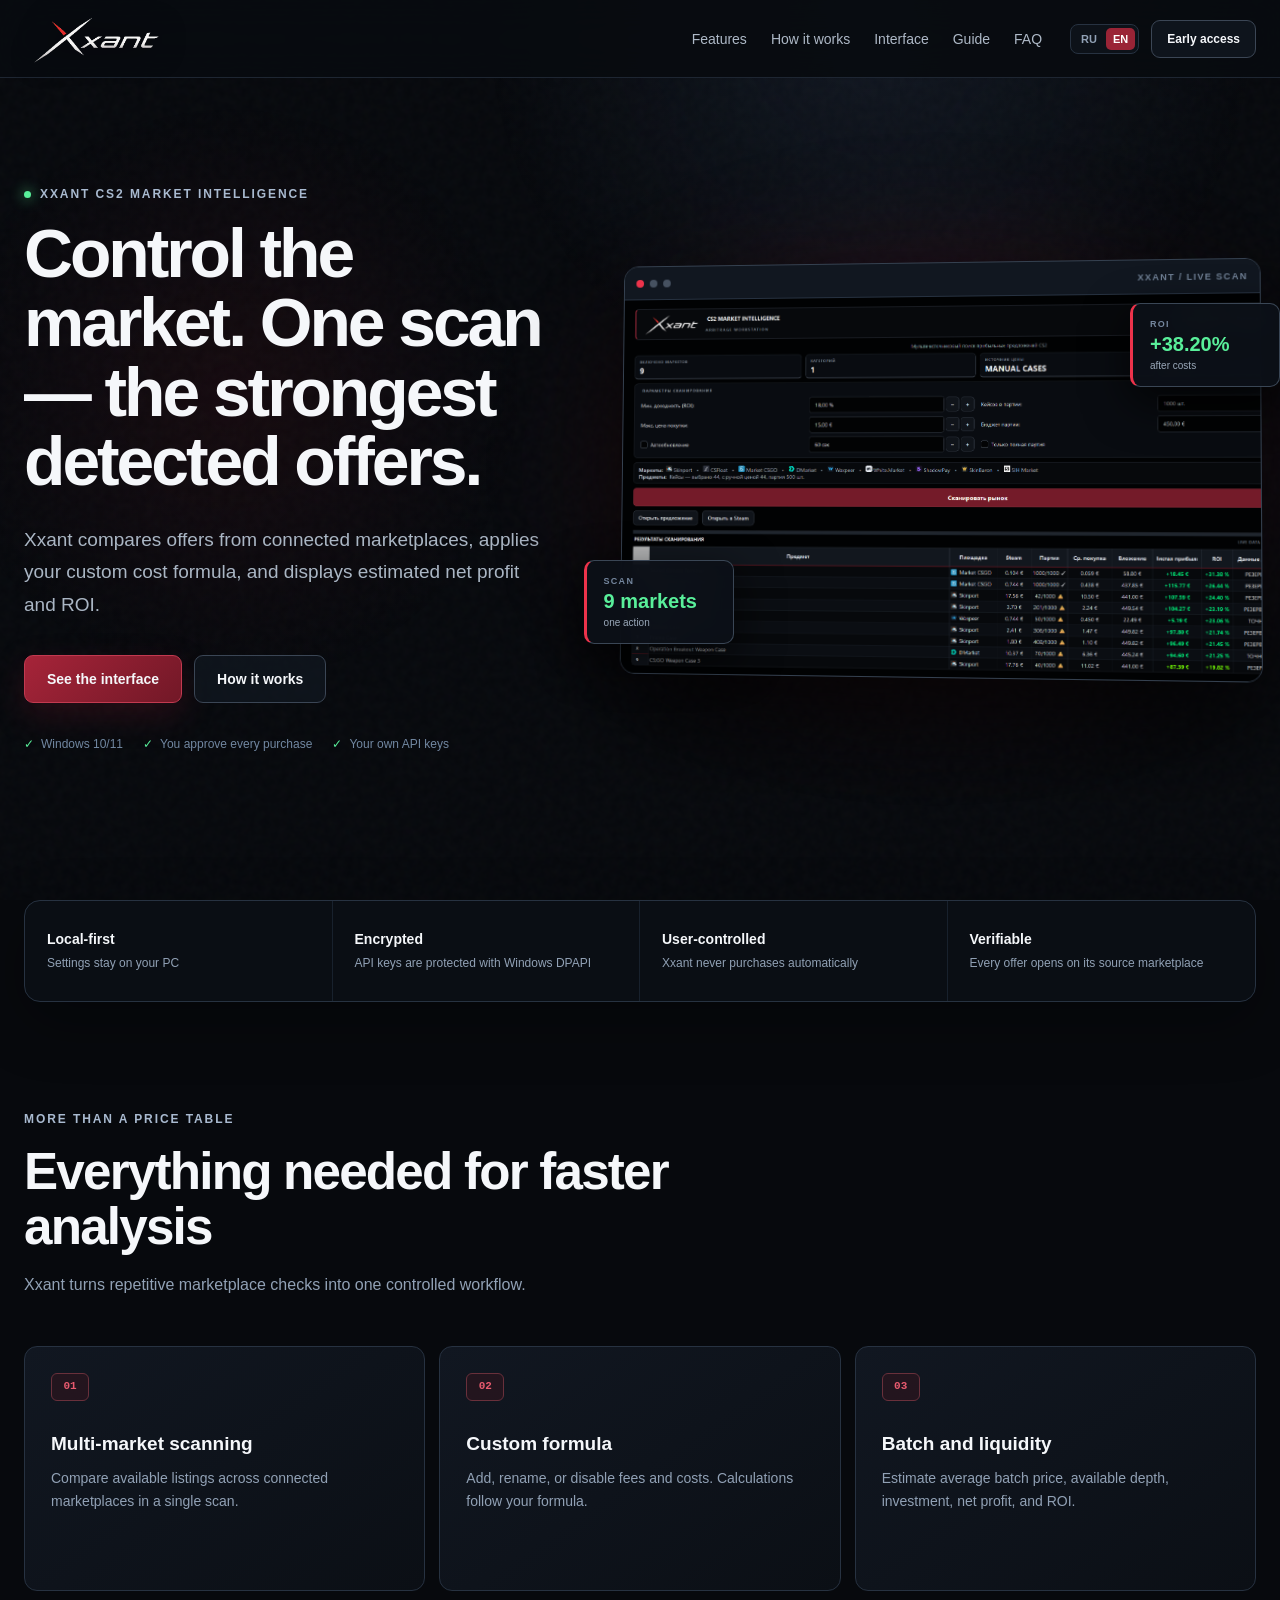
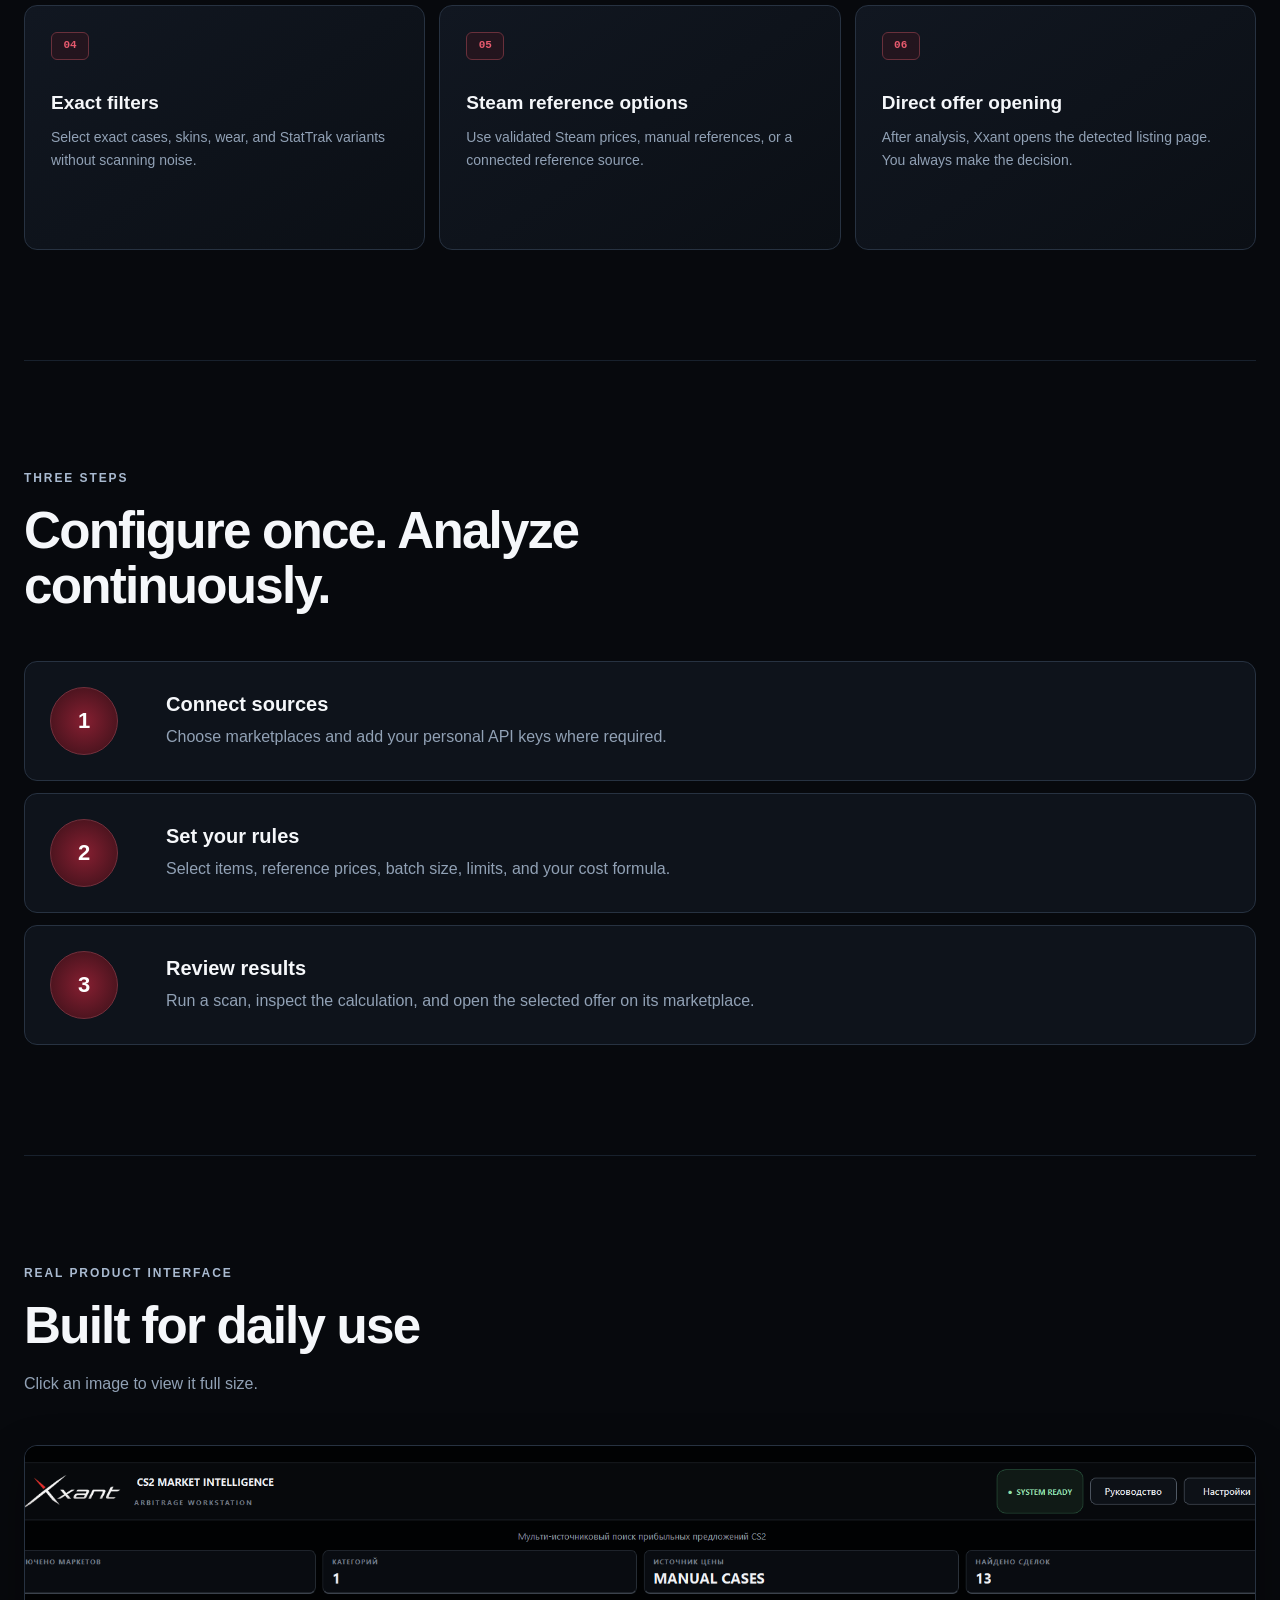
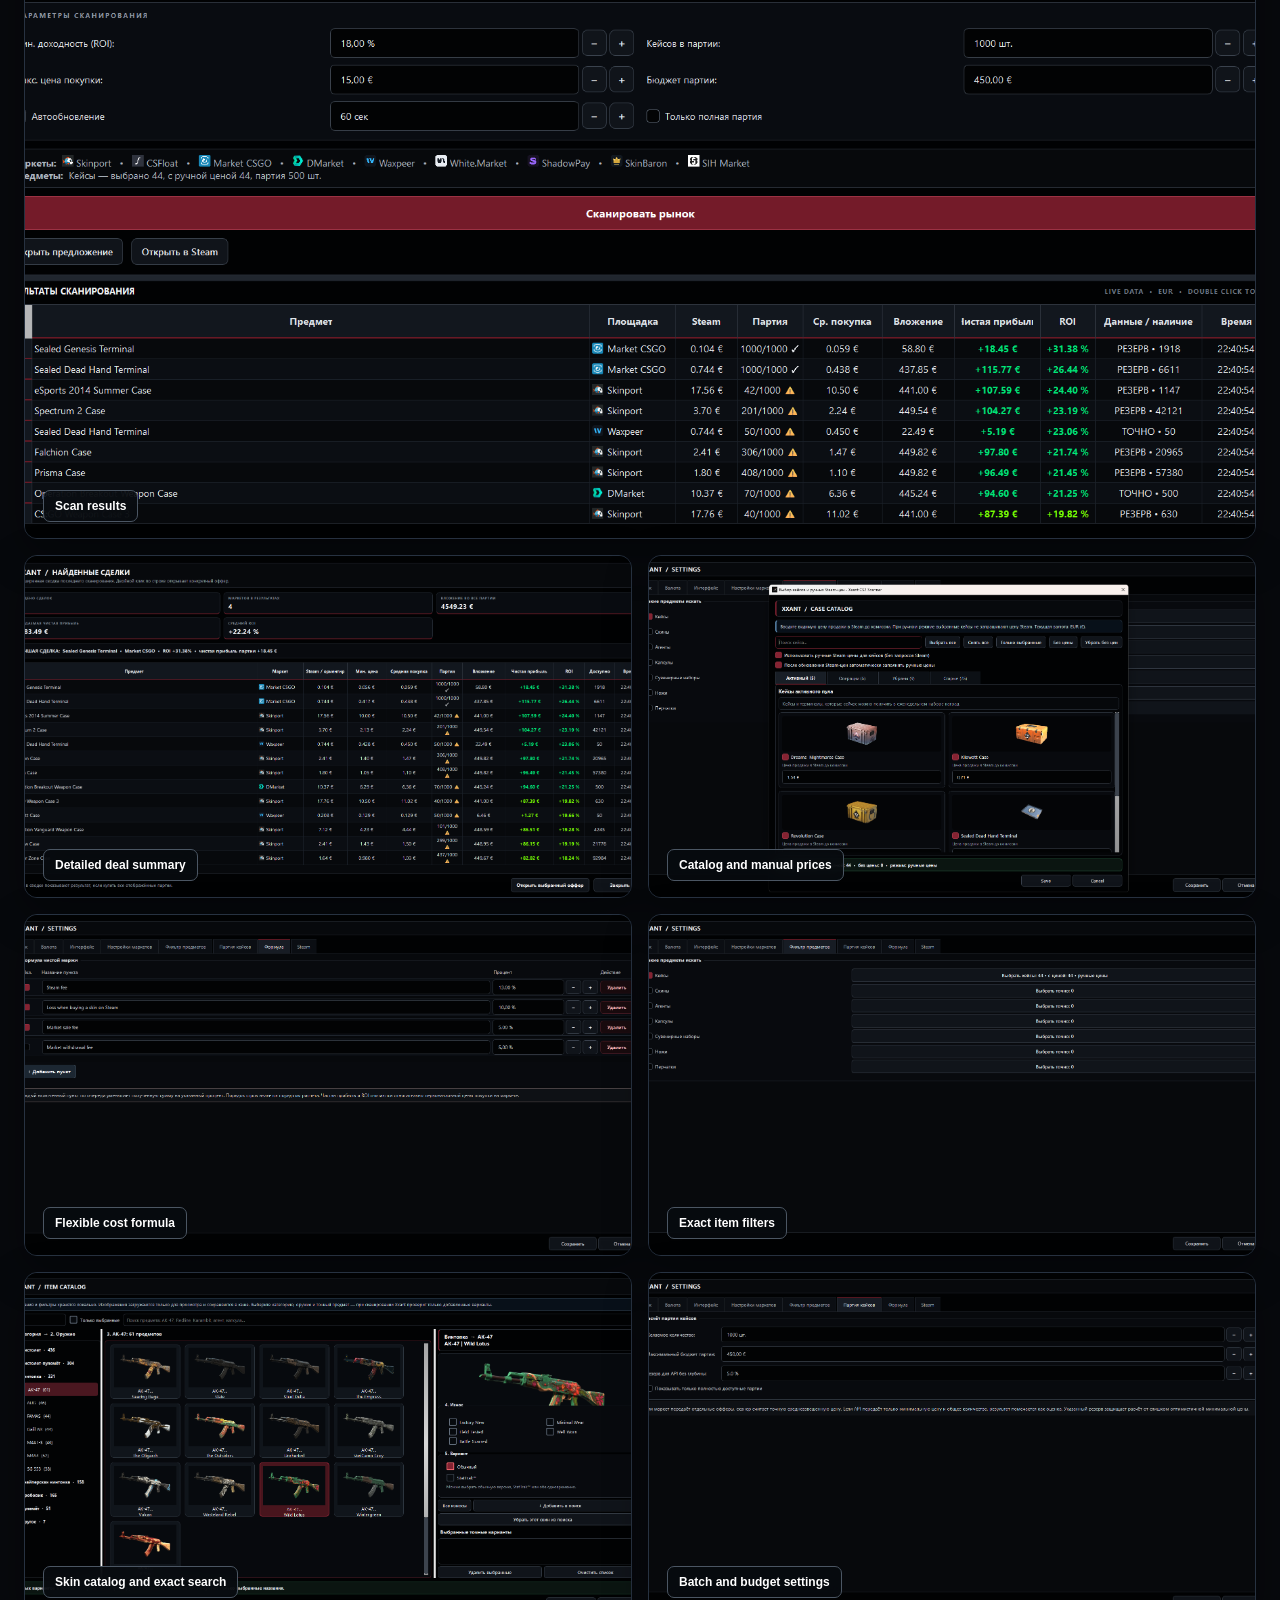
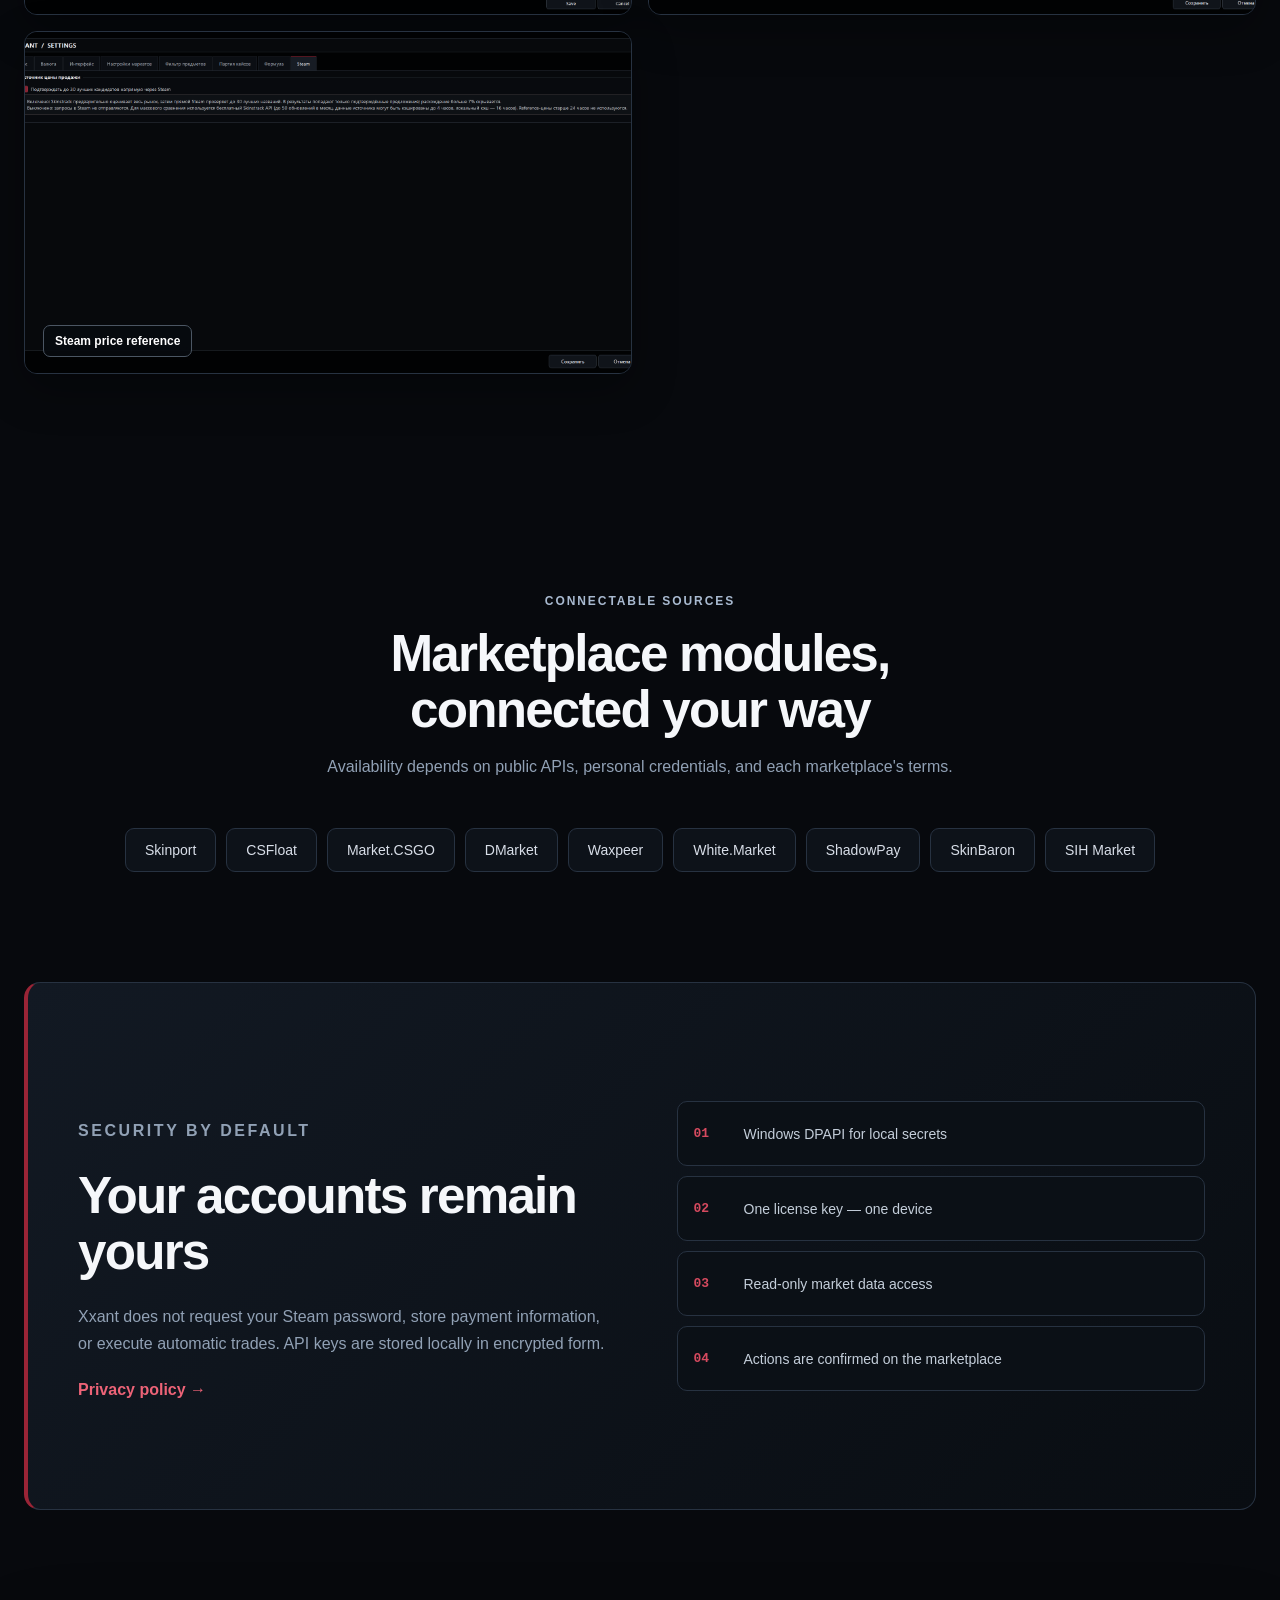
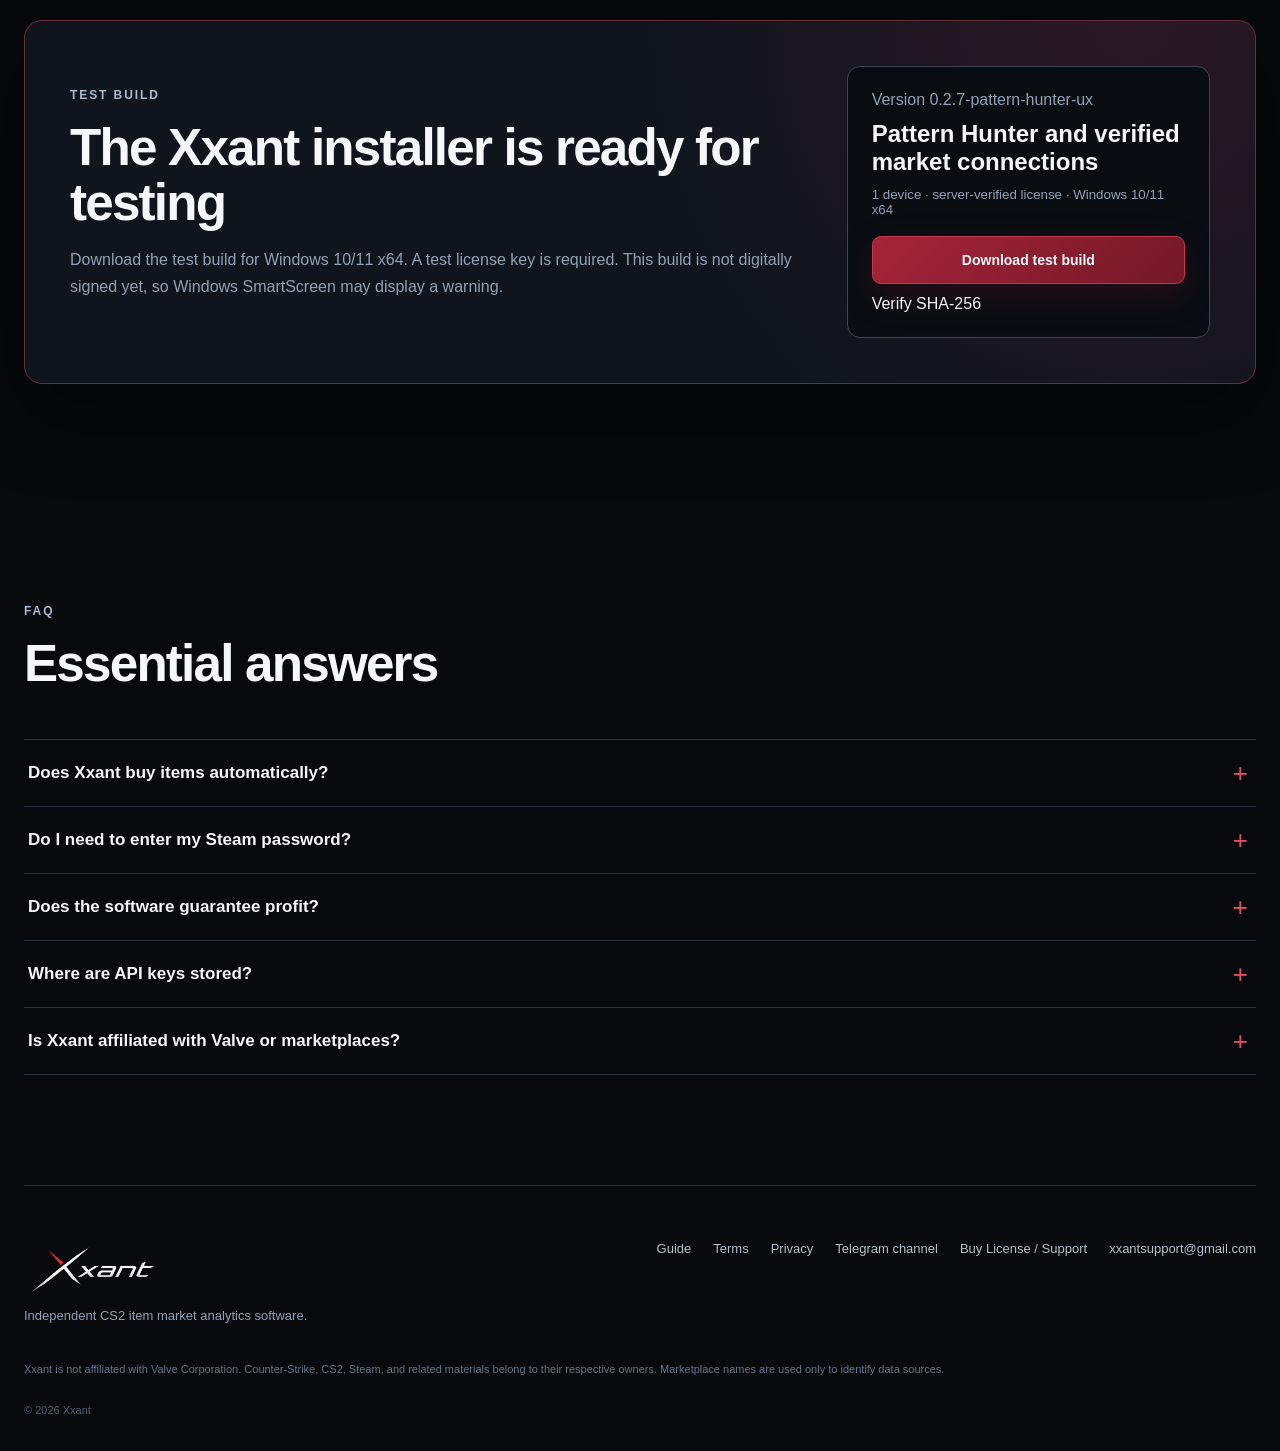
==== index.html @ c578c5bd "Publish Xxant 0.2.7 Pattern Hunter update" ====
<!doctype html>
<html lang="ru">
<head>
  <meta charset="utf-8">
  <meta name="viewport" content="width=device-width, initial-scale=1">
  <meta name="description" content="Xxant CS2 Scanner сравнивает цены Steam и CS2-маркетов, учитывает комиссии и расходы и показывает сделки с наибольшей потенциальной чистой прибылью и ROI.">
  <meta name="robots" content="index, follow">
  <meta name="google-site-verification" content="7uea-67QIx6LZ5kMseh-My3NHYBqtKAp3g_TtYvFj0w">
  <link rel="canonical" href="https://xxantscanner.com/">
  <meta property="og:type" content="website">
  <meta property="og:title" content="Xxant CS2 Scanner — поиск выгодных сделок CS2">
  <meta property="og:description" content="Сравнение цен Steam и CS2-маркетов с учётом комиссий и расходов. Xxant показывает предложения с наибольшей потенциальной чистой прибылью и ROI.">
  <meta property="og:url" content="https://xxantscanner.com/">
  <meta property="og:image" content="https://xxantscanner.com/site-assets/scanner-results.png">
  <meta property="og:site_name" content="Xxant Scanner">
  <meta name="twitter:card" content="summary_large_image">
  <meta name="twitter:title" content="Xxant CS2 Scanner — поиск выгодных сделок CS2">
  <meta name="twitter:description" content="Сравнение цен Steam и CS2-маркетов с учётом комиссий и расходов. Xxant показывает предложения с наибольшей потенциальной чистой прибылью и ROI.">
  <meta name="twitter:image" content="https://xxantscanner.com/site-assets/scanner-results.png">
  <meta name="theme-color" content="#07090d">
  <title>Xxant CS2 Scanner — поиск выгодных сделок и сравнение цен Steam и маркетов</title>
  <link rel="icon" href="site-assets/favicon.png">
  <link rel="stylesheet" href="styles.css">
  <script type="application/ld+json">
  {
    "@context": "https://schema.org",
    "@graph": [
      {
        "@type": "WebSite",
        "@id": "https://xxantscanner.com/#website",
        "url": "https://xxantscanner.com/",
        "name": "Xxant Scanner",
        "alternateName": ["Xxant", "Xxant CS2 Scanner"],
        "description": "Официальный сайт Xxant CS2 Scanner — программы для сравнения цен Steam и CS2-маркетов, поиска выгодных сделок и расчёта потенциальной чистой прибыли и ROI.",
        "inLanguage": ["ru", "en"]
      },
      {
        "@type": "SoftwareApplication",
        "@id": "https://xxantscanner.com/#software",
        "name": "Xxant Scanner",
        "alternateName": "Xxant CS2 Scanner",
        "url": "https://xxantscanner.com/",
        "image": "https://xxantscanner.com/site-assets/xxant-logo.png",
        "operatingSystem": "Windows 10, Windows 11",
        "softwareVersion": "0.2.7-pattern-hunter-ux",
        "downloadUrl": "https://xxantscanner.com/downloads/Xxant-CS2-Scanner-Setup.exe?v=0.2.7",
        "applicationCategory": "BusinessApplication",
        "description": "Xxant CS2 Scanner сравнивает цены Steam и подключённых CS2-маркетов, учитывает комиссии и расходы и показывает предложения с наибольшей потенциальной чистой прибылью и ROI.",
        "publisher": {
          "@type": "Organization",
          "name": "Xxant",
          "url": "https://xxantscanner.com/"
        }
      }
    ]
  }
  </script>
</head>
<body>
  <div class="noise" aria-hidden="true"></div>
  <header class="site-header">
    <a class="brand" href="index.html" aria-label="Xxant home">
      <img src="site-assets/xxant-logo.png" alt="Xxant">
    </a>
    <button class="nav-toggle" type="button" aria-label="Menu" aria-expanded="false">☰</button>
    <nav class="nav" aria-label="Main navigation">
      <a href="#features" data-ru="Возможности" data-en="Features">Возможности</a>
      <a href="#workflow" data-ru="Как работает" data-en="How it works">Как работает</a>
      <a href="#screens" data-ru="Интерфейс" data-en="Interface">Интерфейс</a>
      <a href="guide.html" data-ru="Руководство" data-en="Guide">Руководство</a>
      <a href="#faq">FAQ</a>
    </nav>
    <div class="header-actions">
      <button class="lang-switch" type="button" aria-label="Change language"><span class="active">RU</span><span>EN</span></button>
      <a class="button button-small button-outline" href="#access" data-ru="Ранний доступ" data-en="Early access">Ранний доступ</a>
    </div>
  </header>

  <main>
    <section class="hero section">
      <div class="hero-copy reveal">
        <p class="eyebrow"><span class="pulse"></span><span data-ru="Xxant CS2 Market Intelligence" data-en="Xxant CS2 Market Intelligence">Xxant CS2 Market Intelligence</span></p>
        <h1 data-ru="Рынок под контролем. Одно сканирование — лучшие найденные предложения." data-en="Control the market. One scan — the strongest detected offers.">Рынок под контролем. Одно сканирование — лучшие найденные предложения.</h1>
        <p class="hero-lead" data-ru="Xxant сравнивает предложения подключённых площадок, применяет вашу формулу расходов и показывает ожидаемую чистую прибыль и ROI." data-en="Xxant compares offers from connected marketplaces, applies your custom cost formula, and displays estimated net profit and ROI.">Xxant сравнивает предложения подключённых площадок, применяет вашу формулу расходов и показывает ожидаемую чистую прибыль и ROI.</p>
        <div class="hero-actions">
          <a class="button button-primary" href="#screens" data-ru="Посмотреть интерфейс" data-en="See the interface">Посмотреть интерфейс</a>
          <a class="button button-ghost" href="#workflow" data-ru="Как это работает" data-en="How it works">Как это работает</a>
        </div>
        <div class="hero-notes">
          <span data-ru="Windows 10/11" data-en="Windows 10/11">Windows 10/11</span>
          <span data-ru="Ручное решение о покупке" data-en="You approve every purchase">Ручное решение о покупке</span>
          <span data-ru="Личные API-ключи" data-en="Your own API keys">Личные API-ключи</span>
        </div>
      </div>
      <div class="hero-visual reveal">
        <div class="terminal-glow"></div>
        <div class="app-window">
          <div class="window-bar"><span></span><span></span><span></span><b>XXANT / LIVE SCAN</b></div>
          <img src="site-assets/scanner-results.png" alt="Xxant scanner results">
        </div>
        <div class="float-card float-card-top"><small>ROI</small><strong>+38.20%</strong><span data-ru="после расходов" data-en="after costs">после расходов</span></div>
        <div class="float-card float-card-bottom"><small data-ru="СКАН" data-en="SCAN">СКАН</small><strong>9 markets</strong><span data-ru="одним нажатием" data-en="one action">одним нажатием</span></div>
      </div>
    </section>

    <section class="proof-strip reveal" aria-label="Product principles">
      <div><strong data-ru="Локально" data-en="Local-first">Локально</strong><span data-ru="Настройки хранятся на вашем ПК" data-en="Settings stay on your PC">Настройки хранятся на вашем ПК</span></div>
      <div><strong data-ru="Зашифровано" data-en="Encrypted">Зашифровано</strong><span data-ru="API-ключи защищены Windows DPAPI" data-en="API keys are protected with Windows DPAPI">API-ключи защищены Windows DPAPI</span></div>
      <div><strong data-ru="Под вашим контролем" data-en="User-controlled">Под вашим контролем</strong><span data-ru="Xxant не совершает покупки автоматически" data-en="Xxant never purchases automatically">Xxant не совершает покупки автоматически</span></div>
      <div><strong data-ru="Проверяемо" data-en="Verifiable">Проверяемо</strong><span data-ru="Оффер открывается на исходной площадке" data-en="Every offer opens on its source marketplace">Оффер открывается на исходной площадке</span></div>
    </section>

    <section class="section" id="features">
      <div class="section-heading reveal">
        <p class="eyebrow" data-ru="Не таблица цен. Рабочая станция." data-en="More than a price table">Не таблица цен. Рабочая станция.</p>
        <h2 data-ru="Всё необходимое для быстрого анализа" data-en="Everything needed for faster analysis">Всё необходимое для быстрого анализа</h2>
        <p data-ru="Xxant сокращает ручную проверку площадок до одного управляемого процесса." data-en="Xxant turns repetitive marketplace checks into one controlled workflow.">Xxant сокращает ручную проверку площадок до одного управляемого процесса.</p>
      </div>
      <div class="feature-grid">
        <article class="feature-card reveal"><span class="feature-index">01</span><h3 data-ru="Мульти-маркет сканирование" data-en="Multi-market scanning">Мульти-маркет сканирование</h3><p data-ru="Сравнение доступных предложений на подключённых площадках за один запуск." data-en="Compare available listings across connected marketplaces in a single scan.">Сравнение доступных предложений на подключённых площадках за один запуск.</p></article>
        <article class="feature-card reveal"><span class="feature-index">02</span><h3 data-ru="Настраиваемая формула" data-en="Custom formula">Настраиваемая формула</h3><p data-ru="Добавляйте, переименовывайте и отключайте комиссии и расходы. Расчёт меняется вместе с формулой." data-en="Add, rename, or disable fees and costs. Calculations follow your formula.">Добавляйте, переименовывайте и отключайте комиссии и расходы. Расчёт меняется вместе с формулой.</p></article>
        <article class="feature-card reveal"><span class="feature-index">03</span><h3 data-ru="Партии и ликвидность" data-en="Batch and liquidity">Партии и ликвидность</h3><p data-ru="Оценивайте среднюю цену партии, доступный объём, вложение, чистую прибыль и ROI." data-en="Estimate average batch price, available depth, investment, net profit, and ROI.">Оценивайте среднюю цену партии, доступный объём, вложение, чистую прибыль и ROI.</p></article>
        <article class="feature-card reveal"><span class="feature-index">04</span><h3 data-ru="Точные фильтры" data-en="Exact filters">Точные фильтры</h3><p data-ru="Выбирайте конкретные кейсы, скины, износ и варианты StatTrak — без сканирования лишнего." data-en="Select exact cases, skins, wear, and StatTrak variants without scanning noise.">Выбирайте конкретные кейсы, скины, износ и варианты StatTrak — без сканирования лишнего.</p></article>
        <article class="feature-card reveal"><span class="feature-index">05</span><h3 data-ru="Ручные и внешние Steam-цены" data-en="Steam reference options">Ручные и внешние Steam-цены</h3><p data-ru="Используйте подтверждённую Steam-цену, ручной ориентир или подключённый reference-источник." data-en="Use validated Steam prices, manual references, or a connected reference source.">Используйте подтверждённую Steam-цену, ручной ориентир или подключённый reference-источник.</p></article>
        <article class="feature-card reveal"><span class="feature-index">06</span><h3 data-ru="Открытие конкретного оффера" data-en="Direct offer opening">Открытие конкретного оффера</h3><p data-ru="После анализа Xxant открывает страницу найденного предложения. Решение всегда принимает пользователь." data-en="After analysis, Xxant opens the detected listing page. You always make the decision.">После анализа Xxant открывает страницу найденного предложения. Решение всегда принимает пользователь.</p></article>
      </div>
    </section>

    <section class="section workflow" id="workflow">
      <div class="section-heading reveal">
        <p class="eyebrow" data-ru="Три шага" data-en="Three steps">Три шага</p>
        <h2 data-ru="Настройте один раз. Анализируйте постоянно." data-en="Configure once. Analyze continuously.">Настройте один раз. Анализируйте постоянно.</h2>
      </div>
      <div class="steps">
        <article class="step reveal"><div class="step-number">1</div><div><h3 data-ru="Подключите источники" data-en="Connect sources">Подключите источники</h3><p data-ru="Выберите площадки и добавьте личные API-ключи там, где они требуются." data-en="Choose marketplaces and add your personal API keys where required.">Выберите площадки и добавьте личные API-ключи там, где они требуются.</p></div></article>
        <article class="step reveal"><div class="step-number">2</div><div><h3 data-ru="Задайте правила" data-en="Set your rules">Задайте правила</h3><p data-ru="Выберите предметы, цену сравнения, размер партии, лимиты и формулу расходов." data-en="Select items, reference prices, batch size, limits, and your cost formula.">Выберите предметы, цену сравнения, размер партии, лимиты и формулу расходов.</p></div></article>
        <article class="step reveal"><div class="step-number">3</div><div><h3 data-ru="Проверьте результат" data-en="Review results">Проверьте результат</h3><p data-ru="Запустите сканирование, изучите расчёт и откройте выбранный оффер на площадке." data-en="Run a scan, inspect the calculation, and open the selected offer on its marketplace.">Запустите сканирование, изучите расчёт и откройте выбранный оффер на площадке.</p></div></article>
      </div>
    </section>

    <section class="section" id="screens">
      <div class="section-heading reveal">
        <p class="eyebrow" data-ru="Настоящий интерфейс" data-en="Real product interface">Настоящий интерфейс</p>
        <h2 data-ru="Создан для ежедневной работы" data-en="Built for daily use">Создан для ежедневной работы</h2>
        <p data-ru="Нажмите на изображение, чтобы открыть его полностью." data-en="Click an image to view it full size.">Нажмите на изображение, чтобы открыть его полностью.</p>
      </div>
      <div class="gallery">
        <button class="shot shot-wide reveal" type="button" data-image="site-assets/scanner-results.png"><img src="site-assets/scanner-results.png" alt="Scanner results"><span data-ru="Результаты сканирования" data-en="Scan results">Результаты сканирования</span></button>
        <button class="shot reveal" type="button" data-image="site-assets/deal-details.png"><img src="site-assets/deal-details.png" alt="Deal details"><span data-ru="Подробная сводка сделок" data-en="Detailed deal summary">Подробная сводка сделок</span></button>
        <button class="shot reveal" type="button" data-image="site-assets/case-catalog.png"><img src="site-assets/case-catalog.png" alt="Case catalog"><span data-ru="Каталог и ручные цены" data-en="Catalog and manual prices">Каталог и ручные цены</span></button>
        <button class="shot reveal" type="button" data-image="site-assets/formula-settings.png"><img src="site-assets/formula-settings.png" alt="Formula settings"><span data-ru="Гибкая формула расходов" data-en="Flexible cost formula">Гибкая формула расходов</span></button>
        <button class="shot reveal" type="button" data-image="site-assets/item-filter.png"><img src="site-assets/item-filter.png" alt="Item filters"><span data-ru="Точные фильтры предметов" data-en="Exact item filters">Точные фильтры предметов</span></button>
        <button class="shot reveal" type="button" data-image="site-assets/item-catalog.png"><img src="site-assets/item-catalog.png" alt="Item catalog"><span data-ru="Каталог скинов и точный поиск" data-en="Skin catalog and exact search">Каталог скинов и точный поиск</span></button>
        <button class="shot reveal" type="button" data-image="site-assets/batch-settings.png"><img src="site-assets/batch-settings.png" alt="Batch settings"><span data-ru="Настройка партии и бюджета" data-en="Batch and budget settings">Настройка партии и бюджета</span></button>
        <button class="shot reveal" type="button" data-image="site-assets/steam-settings.png"><img src="site-assets/steam-settings.png" alt="Steam reference settings"><span data-ru="Источник Steam-цены" data-en="Steam price reference">Источник Steam-цены</span></button>
      </div>
    </section>

    <section class="section markets" id="markets">
      <div class="section-heading reveal">
        <p class="eyebrow" data-ru="Подключаемые источники" data-en="Connectable sources">Подключаемые источники</p>
        <h2 data-ru="Площадки подключаются модульно" data-en="Marketplace modules, connected your way">Площадки подключаются модульно</h2>
        <p data-ru="Доступность зависит от публичного API, личного ключа и условий конкретной площадки." data-en="Availability depends on public APIs, personal credentials, and each marketplace's terms.">Доступность зависит от публичного API, личного ключа и условий конкретной площадки.</p>
      </div>
      <div class="market-cloud reveal">
        <span>Skinport</span><span>CSFloat</span><span>Market.CSGO</span><span>DMarket</span><span>Waxpeer</span><span>White.Market</span><span>ShadowPay</span><span>SkinBaron</span><span>SIH Market</span>
      </div>
    </section>

    <section class="section security" id="security">
      <div class="security-copy reveal">
        <p class="eyebrow" data-ru="Безопасность по умолчанию" data-en="Security by default">Безопасность по умолчанию</p>
        <h2 data-ru="Ваши аккаунты остаются вашими" data-en="Your accounts remain yours">Ваши аккаунты остаются вашими</h2>
        <p data-ru="Xxant не запрашивает пароль Steam, не хранит платёжные данные и не совершает автоматические сделки. API-ключи сохраняются локально в зашифрованном виде." data-en="Xxant does not request your Steam password, store payment information, or execute automatic trades. API keys are stored locally in encrypted form.">Xxant не запрашивает пароль Steam, не хранит платёжные данные и не совершает автоматические сделки. API-ключи сохраняются локально в зашифрованном виде.</p>
        <a class="text-link" href="privacy.html" data-ru="Политика конфиденциальности →" data-en="Privacy policy →">Политика конфиденциальности →</a>
      </div>
      <div class="security-list reveal">
        <div><b>01</b><span data-ru="Windows DPAPI для локальных секретов" data-en="Windows DPAPI for local secrets">Windows DPAPI для локальных секретов</span></div>
        <div><b>02</b><span data-ru="Один лицензионный ключ — одно устройство" data-en="One license key — one device">Один лицензионный ключ — одно устройство</span></div>
        <div><b>03</b><span data-ru="Только чтение рыночных данных" data-en="Read-only market data access">Только чтение рыночных данных</span></div>
        <div><b>04</b><span data-ru="Подтверждение действий на стороне площадки" data-en="Actions are confirmed on the marketplace">Подтверждение действий на стороне площадки</span></div>
      </div>
    </section>

    <section class="section access" id="access">
      <div class="access-panel reveal">
        <div>
          <p class="eyebrow" data-ru="Тестовая сборка" data-en="Test build">Тестовая сборка</p>
          <h2 data-ru="Установщик Xxant готов к проверке" data-en="The Xxant installer is ready for testing">Установщик Xxant готов к проверке</h2>
          <p data-ru="Скачайте тестовую версию для Windows 10/11 x64. Для запуска нужен тестовый лицензионный ключ. Сборка пока не подписана цифровой подписью, поэтому Windows SmartScreen может показать предупреждение." data-en="Download the test build for Windows 10/11 x64. A test license key is required. This build is not digitally signed yet, so Windows SmartScreen may display a warning.">Скачайте тестовую версию для Windows 10/11 x64. Для запуска нужен тестовый лицензионный ключ. Сборка пока не подписана цифровой подписью, поэтому Windows SmartScreen может показать предупреждение.</p>
        </div>
        <div class="access-card"><span data-ru="Версия 0.2.7-pattern-hunter-ux" data-en="Version 0.2.7-pattern-hunter-ux">Версия 0.2.7-pattern-hunter-ux</span><strong data-ru="Pattern Hunter и проверенные подключения маркетов" data-en="Pattern Hunter and verified market connections">Pattern Hunter и проверенные подключения маркетов</strong><small data-ru="1 устройство · проверка лицензии сервером · Windows 10/11 x64" data-en="1 device · server-verified license · Windows 10/11 x64">1 устройство · проверка лицензии сервером · Windows 10/11 x64</small><a class="button button-primary" href="downloads/Xxant-CS2-Scanner-Setup.exe?v=0.2.7" data-ru="Скачать тестовую версию" data-en="Download test build">Скачать тестовую версию</a><a href="downloads/Xxant-CS2-Scanner-Setup.exe.sha256?v=0.2.7" data-ru="Проверить SHA-256" data-en="Verify SHA-256">Проверить SHA-256</a></div>
      </div>
    </section>

    <section class="section faq" id="faq">
      <div class="section-heading reveal"><p class="eyebrow">FAQ</p><h2 data-ru="Коротко о главном" data-en="Essential answers">Коротко о главном</h2></div>
      <div class="faq-list">
        <details class="reveal"><summary data-ru="Xxant покупает предметы автоматически?" data-en="Does Xxant buy items automatically?">Xxant покупает предметы автоматически?</summary><p data-ru="Обычный сканер только анализирует рынок. Отдельный Pattern Hunter может отправлять автоматические покупки лишь для поддерживаемых API-маркетов, после явного подтверждения режима и строго в пределах лимитов пользователя." data-en="The regular scanner only analyzes the market. The separate Pattern Hunter can submit automatic purchases only on supported API marketplaces, after explicit mode confirmation and strictly within user-defined limits.">Обычный сканер только анализирует рынок. Отдельный Pattern Hunter может отправлять автоматические покупки лишь для поддерживаемых API-маркетов, после явного подтверждения режима и строго в пределах лимитов пользователя.</p></details>
        <details class="reveal"><summary data-ru="Нужно ли вводить пароль Steam?" data-en="Do I need to enter my Steam password?">Нужно ли вводить пароль Steam?</summary><p data-ru="Нет. В Xxant нет поля для пароля Steam. Авторизация происходит только на официальных сайтах, открытых в вашем браузере." data-en="No. Xxant has no Steam-password field. Authentication occurs only on official sites opened in your browser.">Нет. В Xxant нет поля для пароля Steam. Авторизация происходит только на официальных сайтах, открытых в вашем браузере.</p></details>
        <details class="reveal"><summary data-ru="Гарантирует ли программа прибыль?" data-en="Does the software guarantee profit?">Гарантирует ли программа прибыль?</summary><p data-ru="Нет. Результаты являются расчётной оценкой по данным API и настройкам пользователя. Цены и наличие могут измениться." data-en="No. Results are estimates based on API data and your settings. Prices and availability can change.">Нет. Результаты являются расчётной оценкой по данным API и настройкам пользователя. Цены и наличие могут измениться.</p></details>
        <details class="reveal"><summary data-ru="Где хранятся API-ключи?" data-en="Where are API keys stored?">Где хранятся API-ключи?</summary><p data-ru="Локально на компьютере пользователя, в файле, зашифрованном средствами Windows DPAPI." data-en="Locally on the user's computer in a file encrypted with Windows DPAPI.">Локально на компьютере пользователя, в файле, зашифрованном средствами Windows DPAPI.</p></details>
        <details class="reveal"><summary data-ru="Xxant связан с Valve или маркетами?" data-en="Is Xxant affiliated with Valve or marketplaces?">Xxant связан с Valve или маркетами?</summary><p data-ru="Нет. Xxant — независимый аналитический продукт и не является официальным продуктом Valve или перечисленных торговых площадок." data-en="No. Xxant is an independent analytics product and is not an official product of Valve or any listed marketplace.">Нет. Xxant — независимый аналитический продукт и не является официальным продуктом Valve или перечисленных торговых площадок.</p></details>
      </div>
    </section>
  </main>

  <footer>
    <div class="footer-brand"><img src="site-assets/xxant-logo.png" alt="Xxant"><p data-ru="Независимый инструмент анализа рынка предметов CS2." data-en="Independent CS2 item market analytics software.">Независимый инструмент анализа рынка предметов CS2.</p></div>
    <div class="footer-links">
      <a href="guide.html" data-ru="Руководство" data-en="Guide">Руководство</a>
      <a href="terms.html" data-ru="Условия" data-en="Terms">Условия</a>
      <a href="privacy.html" data-ru="Конфиденциальность" data-en="Privacy">Конфиденциальность</a>
      <a href="https://t.me/XxantScanner" target="_blank" rel="noopener noreferrer" data-ru="Telegram-канал" data-en="Telegram channel">Telegram-канал</a>
      <a href="https://t.me/XxantOfficial" target="_blank" rel="noopener noreferrer" data-ru="Купить лицензию / Поддержка" data-en="Buy License / Support">Купить лицензию / Поддержка</a>
      <a href="mailto:xxantsupport@gmail.com">xxantsupport@gmail.com</a>
    </div>
    <p class="legal" data-ru="Xxant не связан с Valve Corporation. Counter-Strike, CS2, Steam и связанные материалы принадлежат соответствующим правообладателям. Названия площадок используются только для идентификации источников данных." data-en="Xxant is not affiliated with Valve Corporation. Counter-Strike, CS2, Steam, and related materials belong to their respective owners. Marketplace names are used only to identify data sources.">Xxant не связан с Valve Corporation. Counter-Strike, CS2, Steam и связанные материалы принадлежат соответствующим правообладателям. Названия площадок используются только для идентификации источников данных.</p>
    <span class="copyright">© 2026 Xxant</span>
  </footer>

  <dialog class="image-modal"><button type="button" aria-label="Close">×</button><img alt="Xxant interface preview"></dialog>
  <script src="script.js"></script>
</body>
</html>
---- styles.css ----
:root {
  color-scheme: dark;
  --bg: #07090d;
  --bg-soft: #0b0f15;
  --panel: #0f141c;
  --panel-2: #131a24;
  --line: #273241;
  --line-soft: #18212d;
  --accent: #9a2436;
  --accent-bright: #ed334b;
  --accent-glow: #ed334b40;
  --green: #59ef9a;
  --text: #f5f7fa;
  --muted: #91a1b5;
  --blue-muted: #7187a1;
  --max: 1240px;
  --radius: 16px;
  font-family: Inter, "Segoe UI", Arial, sans-serif;
}

* { box-sizing: border-box; }
html { scroll-behavior: smooth; }
body { margin: 0; overflow-x: hidden; background: var(--bg); color: var(--text); }
body::before { content: ""; position: fixed; inset: 0; pointer-events: none; background: radial-gradient(circle at 68% 3%, #26354b55, transparent 31%), radial-gradient(circle at 18% 44%, #7a152220, transparent 25%); z-index: -2; }
.noise { position: fixed; inset: 0; z-index: -1; opacity: .05; pointer-events: none; background-image: url("data:image/svg+xml,%3Csvg viewBox='0 0 120 120' xmlns='http://www.w3.org/2000/svg'%3E%3Cfilter id='n'%3E%3CfeTurbulence type='fractalNoise' baseFrequency='.9' numOctaves='2' stitchTiles='stitch'/%3E%3C/filter%3E%3Crect width='100%25' height='100%25' filter='url(%23n)' opacity='.55'/%3E%3C/svg%3E"); }
a { color: inherit; text-decoration: none; }
button, input { font: inherit; }
img { max-width: 100%; display: block; }

.site-header { position: sticky; top: 0; z-index: 50; width: 100%; min-height: 78px; display: flex; align-items: center; gap: 28px; padding: 10px max(24px, calc((100vw - var(--max)) / 2)); border-bottom: 1px solid #273140b8; background: #080b10e8; backdrop-filter: blur(18px); }
.brand { width: 142px; flex: 0 0 auto; }
.brand img { width: 100%; height: 55px; object-fit: contain; filter: drop-shadow(0 0 16px #000); }
.nav { display: flex; align-items: center; gap: 24px; margin-left: auto; }
.nav a { color: #aeb9c7; font-size: 14px; transition: color .2s ease; }
.nav a:hover { color: #fff; }
.header-actions { display: flex; align-items: center; gap: 12px; }
.lang-switch { display: flex; gap: 2px; padding: 3px; border: 1px solid var(--line); border-radius: 8px; background: #0d1219; color: var(--muted); cursor: pointer; }
.lang-switch span { padding: 5px 7px; border-radius: 5px; font-size: 11px; font-weight: 800; }
.lang-switch .active { color: #fff; background: var(--accent); }
.nav-toggle { display: none; margin-left: auto; color: #fff; background: none; border: 0; font-size: 24px; }

.section { width: min(var(--max), calc(100% - 48px)); margin: 0 auto; padding: 110px 0; }
.hero { min-height: calc(100vh - 78px); display: grid; grid-template-columns: .9fr 1.1fr; align-items: center; gap: 64px; padding-top: 70px; }
.eyebrow { margin: 0 0 18px; color: #a9bad0; font-size: 12px; font-weight: 800; letter-spacing: .16em; text-transform: uppercase; }
.pulse { display: inline-block; width: 7px; height: 7px; margin-right: 9px; border-radius: 50%; background: var(--green); box-shadow: 0 0 14px var(--green); }
h1 { max-width: 770px; margin: 0; font-size: clamp(42px, 5.3vw, 76px); line-height: 1.02; letter-spacing: -.045em; text-wrap: balance; }
.hero-lead { max-width: 690px; margin: 28px 0 0; color: #aab6c4; font-size: clamp(16px, 1.5vw, 19px); line-height: 1.7; }
.hero-actions { display: flex; flex-wrap: wrap; gap: 12px; margin-top: 34px; }
.button { display: inline-flex; justify-content: center; align-items: center; min-height: 48px; padding: 0 22px; border: 1px solid transparent; border-radius: 9px; font-weight: 750; font-size: 14px; cursor: pointer; transition: transform .18s ease, border-color .18s ease, background .18s ease; }
.button:hover { transform: translateY(-2px); }
.button:disabled { cursor: not-allowed; opacity: .55; transform: none; }
.button-primary { background: linear-gradient(135deg, #a62439, #721827); border-color: #c23a50; box-shadow: 0 12px 32px #79172845; }
.button-primary:hover { background: linear-gradient(135deg, #bb2c43, #812033); }
.button-ghost, .button-outline { background: #111720cc; border-color: #3b4655; }
.button-ghost:hover, .button-outline:hover { border-color: #7b3342; background: #171e28; }
.button-small { min-height: 38px; padding: 0 15px; font-size: 12px; }
.hero-notes { display: flex; flex-wrap: wrap; gap: 8px 20px; margin-top: 34px; color: var(--blue-muted); font-size: 12px; }
.hero-notes span::before { content: "✓"; margin-right: 7px; color: var(--green); }
.hero-visual { position: relative; min-width: 0; }
.terminal-glow { position: absolute; inset: 10% 5%; border-radius: 50%; background: #a51c3352; filter: blur(80px); }
.app-window { position: relative; overflow: hidden; border: 1px solid #354150; border-radius: 15px; background: #0c1016; box-shadow: 0 45px 110px #000c; transform: perspective(1300px) rotateY(-5deg) rotateX(2deg); }
.window-bar { height: 34px; display: flex; align-items: center; gap: 6px; padding: 0 12px; border-bottom: 1px solid var(--line); background: #111720; }
.window-bar span { width: 8px; height: 8px; border-radius: 50%; background: #465160; }
.window-bar span:first-child { background: var(--accent-bright); }
.window-bar b { margin-left: auto; color: #708095; font-size: 9px; letter-spacing: .14em; }
.app-window img { width: 100%; min-height: 380px; object-fit: cover; object-position: top left; }
.float-card { position: absolute; z-index: 2; min-width: 150px; display: grid; gap: 4px; padding: 15px 17px; border: 1px solid #3a4655; border-left: 3px solid var(--accent-bright); border-radius: 10px; background: #0c1118ee; box-shadow: 0 15px 45px #000b; backdrop-filter: blur(12px); }
.float-card small { color: #74869d; font-size: 9px; font-weight: 800; letter-spacing: .14em; }
.float-card strong { color: var(--green); font-size: 20px; }
.float-card span { color: #9aa8b9; font-size: 10px; }
.float-card-top { top: 10%; right: -24px; }
.float-card-bottom { left: -30px; bottom: 8%; }

.proof-strip { width: min(var(--max), calc(100% - 48px)); margin: 0 auto; display: grid; grid-template-columns: repeat(4, 1fr); border: 1px solid var(--line); border-radius: var(--radius); background: #0c1118c9; box-shadow: 0 20px 60px #0005; }
.proof-strip div { min-height: 100px; display: flex; flex-direction: column; justify-content: center; gap: 7px; padding: 22px; border-right: 1px solid var(--line-soft); }
.proof-strip div:last-child { border-right: 0; }
.proof-strip strong { font-size: 14px; }
.proof-strip span { color: var(--muted); font-size: 12px; line-height: 1.5; }

.section-heading { max-width: 720px; margin-bottom: 48px; }
.section-heading h2, .security h2, .access h2 { margin: 0; font-size: clamp(32px, 4vw, 54px); line-height: 1.08; letter-spacing: -.035em; }
.section-heading > p:last-child, .security-copy > p, .access-panel > div > p:last-child { color: var(--muted); font-size: 16px; line-height: 1.7; }
.feature-grid { display: grid; grid-template-columns: repeat(3, 1fr); gap: 14px; }
.feature-card { min-height: 245px; padding: 26px; border: 1px solid var(--line); border-radius: 13px; background: linear-gradient(145deg, #111721, #0b0f15); transition: transform .22s ease, border-color .22s ease; }
.feature-card:hover { transform: translateY(-5px); border-color: #803140; }
.feature-index { display: inline-grid; place-items: center; width: 38px; height: 28px; border: 1px solid #69303b; border-radius: 6px; color: #e75a6e; background: #48141d55; font: 800 11px/1 monospace; }
.feature-card h3 { margin: 32px 0 12px; font-size: 19px; }
.feature-card p { margin: 0; color: var(--muted); font-size: 14px; line-height: 1.65; }

.workflow { border-top: 1px solid var(--line-soft); border-bottom: 1px solid var(--line-soft); }
.steps { display: grid; gap: 12px; }
.step { display: grid; grid-template-columns: 90px 1fr; gap: 26px; align-items: center; padding: 25px; border: 1px solid var(--line); border-radius: 13px; background: #0e131b; }
.step-number { display: grid; place-items: center; width: 68px; height: 68px; border: 1px solid #73303c; border-radius: 50%; color: #fff; background: radial-gradient(circle, #861f31, #371018); font-size: 22px; font-weight: 900; }
.step h3 { margin: 0 0 8px; font-size: 20px; }
.step p { margin: 0; color: var(--muted); line-height: 1.6; }

.gallery { display: grid; grid-template-columns: repeat(2, 1fr); gap: 16px; }
.shot { position: relative; min-width: 0; overflow: hidden; padding: 0; border: 1px solid var(--line); border-radius: 13px; background: #0e131a; color: #fff; cursor: zoom-in; text-align: left; box-shadow: 0 15px 45px #0005; }
.shot-wide { grid-column: 1 / -1; }
.shot img { width: 100%; aspect-ratio: 16 / 9; object-fit: cover; object-position: top; transition: transform .35s ease, filter .35s ease; }
.shot:hover img { transform: scale(1.015); filter: brightness(1.08); }
.shot span { position: absolute; left: 18px; bottom: 16px; padding: 8px 11px; border: 1px solid #4b5663; border-radius: 7px; background: #080b10dd; font-size: 12px; font-weight: 700; backdrop-filter: blur(10px); }

.markets { text-align: center; }
.markets .section-heading { margin-inline: auto; }
.market-cloud { display: flex; flex-wrap: wrap; justify-content: center; gap: 10px; }
.market-cloud span { padding: 13px 19px; border: 1px solid var(--line); border-radius: 9px; background: #0d1219; color: #d8dee8; font-size: 14px; transition: border-color .2s ease, color .2s ease; }
.market-cloud span:hover { color: #fff; border-color: #863342; }

.security { display: grid; grid-template-columns: 1fr 1fr; gap: 70px; align-items: center; padding-inline: 50px; border: 1px solid var(--line); border-left: 4px solid var(--accent); border-radius: var(--radius); background: linear-gradient(135deg, #121923, #090d12); }
.security-copy > p { margin: 24px 0; }
.text-link { color: #ed6377; font-weight: 700; }
.security-list { display: grid; gap: 10px; }
.security-list div { display: grid; grid-template-columns: 50px 1fr; align-items: center; min-height: 65px; padding: 10px 16px; border: 1px solid var(--line); border-radius: 10px; background: #0b1016; }
.security-list b { color: #d64a5f; font-family: monospace; }
.security-list span { color: #c4ceda; font-size: 14px; }

.access-panel { display: grid; grid-template-columns: 1.5fr .75fr; gap: 50px; align-items: center; padding: 45px; border: 1px solid #66303a; border-radius: 18px; background: radial-gradient(circle at 90% 0, #89213a38, transparent 42%), #10151d; box-shadow: 0 30px 80px #0006; }
.access-card { display: grid; gap: 11px; padding: 24px; border: 1px solid #3c4653; border-radius: 13px; background: #090d12; }
.access-card > span, .access-card small { color: var(--muted); }
.access-card strong { font-size: 24px; }
.access-card .button { margin-top: 8px; }

.faq-list { border-top: 1px solid var(--line); }
.faq details { border-bottom: 1px solid var(--line); }
.faq summary { position: relative; padding: 23px 50px 23px 4px; cursor: pointer; list-style: none; font-size: 17px; font-weight: 700; }
.faq summary::-webkit-details-marker { display: none; }
.faq summary::after { content: "+"; position: absolute; right: 8px; top: 18px; color: #e04f64; font-size: 26px; font-weight: 400; }
.faq details[open] summary::after { content: "−"; }
.faq details p { max-width: 820px; margin: -4px 0 23px; color: var(--muted); line-height: 1.7; }

footer { width: min(var(--max), calc(100% - 48px)); margin: 0 auto; display: grid; grid-template-columns: 1fr auto; gap: 25px 50px; padding: 55px 0 35px; border-top: 1px solid var(--line); }
.footer-brand img { width: 135px; }
.footer-brand p { color: var(--muted); font-size: 13px; }
.footer-links { display: flex; flex-wrap: wrap; gap: 22px; align-items: start; color: #b6c0cd; font-size: 13px; }
.footer-links a:hover { color: #fff; }
.legal { grid-column: 1 / -1; max-width: 1000px; margin: 0; color: #657589; font-size: 11px; line-height: 1.6; }
.copyright { color: #526174; font-size: 11px; }

.image-modal { width: min(94vw, 1600px); max-width: none; padding: 8px; border: 1px solid #4b5664; border-radius: 13px; background: #080b10; box-shadow: 0 30px 100px #000; }
.image-modal::backdrop { background: #010204dc; backdrop-filter: blur(8px); }
.image-modal img { width: 100%; max-height: 88vh; object-fit: contain; }
.image-modal button { position: absolute; top: 15px; right: 16px; z-index: 2; width: 42px; height: 42px; border: 1px solid #586270; border-radius: 50%; background: #080b10dc; color: #fff; font-size: 25px; cursor: pointer; }

.reveal { opacity: 0; transform: translateY(18px); transition: opacity .6s ease, transform .6s ease; }
.reveal.visible { opacity: 1; transform: none; }

.document-page main { width: min(920px, calc(100% - 40px)); margin: 0 auto; padding: 70px 0 110px; }
.document { padding: clamp(24px, 5vw, 54px); border: 1px solid var(--line); border-left: 3px solid var(--accent); border-radius: var(--radius); background: #0d1219; }
.document h1 { font-size: clamp(34px, 5vw, 58px); }
.document h2 { margin-top: 45px; font-size: 24px; }
.document h3 { margin-top: 28px; }
.document p, .document li { color: #aab5c2; line-height: 1.75; }
.document li + li { margin-top: 8px; }
.document .notice { margin-top: 30px; padding: 17px; border: 1px solid #65404a; border-radius: 9px; background: #35131a55; color: #d8b6bc; }
.document .updated { color: #718198; font-size: 12px; }
.doc-nav { display: flex; gap: 12px; margin-bottom: 24px; }

@media (max-width: 1000px) {
  .nav-toggle { display: block; }
  .nav { position: absolute; top: 77px; left: 18px; right: 18px; display: none; flex-direction: column; align-items: stretch; gap: 0; padding: 10px; border: 1px solid var(--line); border-radius: 12px; background: #0b1017fa; box-shadow: 0 25px 70px #000a; }
  .nav.open { display: flex; }
  .nav a { padding: 13px; }
  .header-actions .button { display: none; }
  .hero { grid-template-columns: 1fr; padding-top: 80px; }
  .hero-copy { max-width: 800px; }
  .hero-visual { width: min(900px, 100%); margin: 0 auto; }
  .proof-strip { grid-template-columns: repeat(2, 1fr); }
  .proof-strip div:nth-child(2) { border-right: 0; }
  .proof-strip div:nth-child(-n+2) { border-bottom: 1px solid var(--line-soft); }
  .feature-grid { grid-template-columns: repeat(2, 1fr); }
  .security { grid-template-columns: 1fr; gap: 35px; }
}

@media (max-width: 680px) {
  .site-header { min-height: 68px; padding-inline: 18px; }
  .brand { width: 112px; }
  .brand img { height: 46px; }
  .nav { top: 67px; }
  .section { width: min(100% - 30px, var(--max)); padding: 78px 0; }
  .hero { min-height: auto; gap: 52px; }
  h1 { font-size: clamp(38px, 11vw, 54px); }
  .app-window { transform: none; }
  .app-window img { min-height: 250px; }
  .float-card { display: none; }
  .proof-strip { width: calc(100% - 30px); grid-template-columns: 1fr; }
  .proof-strip div, .proof-strip div:nth-child(2) { border-right: 0; border-bottom: 1px solid var(--line-soft); }
  .proof-strip div:last-child { border-bottom: 0; }
  .feature-grid, .gallery { grid-template-columns: 1fr; }
  .shot-wide { grid-column: auto; }
  .feature-card { min-height: 220px; }
  .step { grid-template-columns: 55px 1fr; gap: 15px; padding: 18px; }
  .step-number { width: 48px; height: 48px; }
  .security { padding-inline: 23px; }
  .access-panel { grid-template-columns: 1fr; padding: 26px; }
  footer { width: calc(100% - 30px); grid-template-columns: 1fr; }
  .legal { grid-column: auto; }
}

@media (prefers-reduced-motion: reduce) {
  html { scroll-behavior: auto; }
  *, *::before, *::after { animation: none !important; transition-duration: .01ms !important; }
  .reveal { opacity: 1; transform: none; }
}
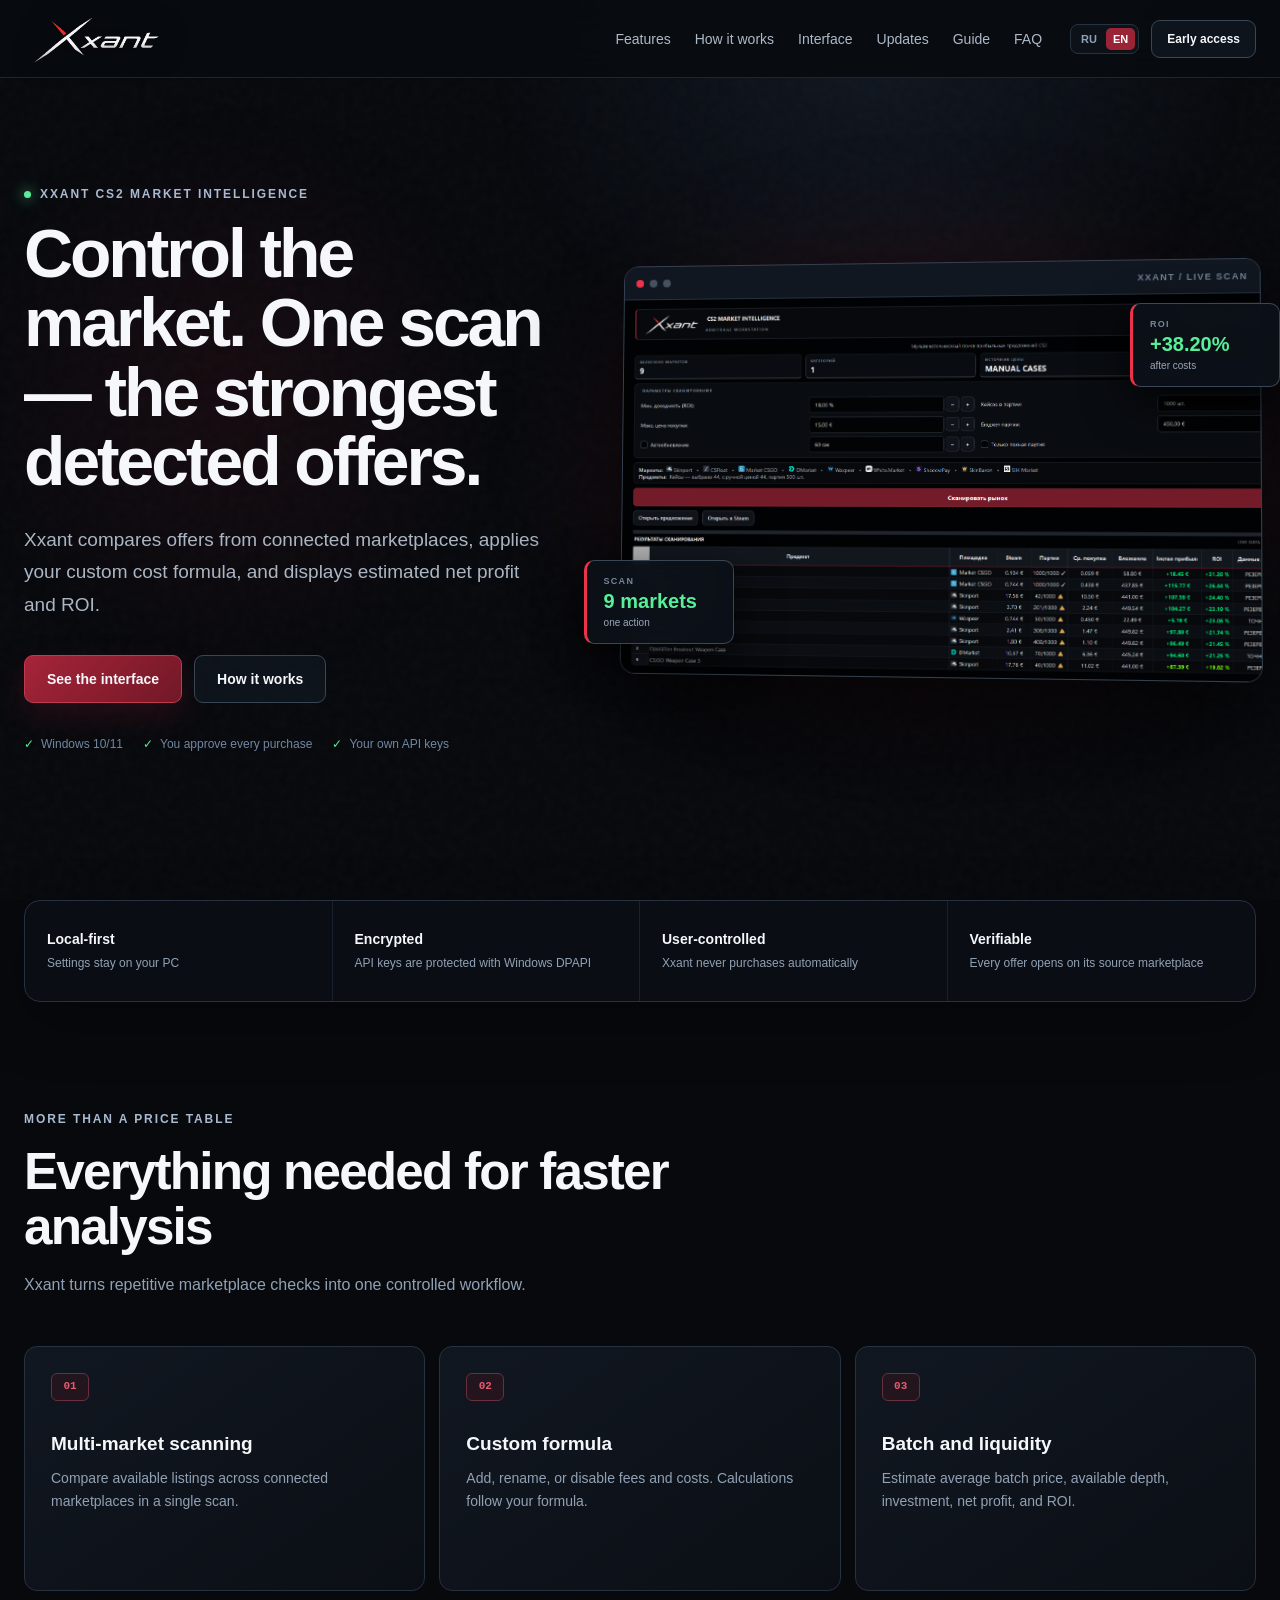
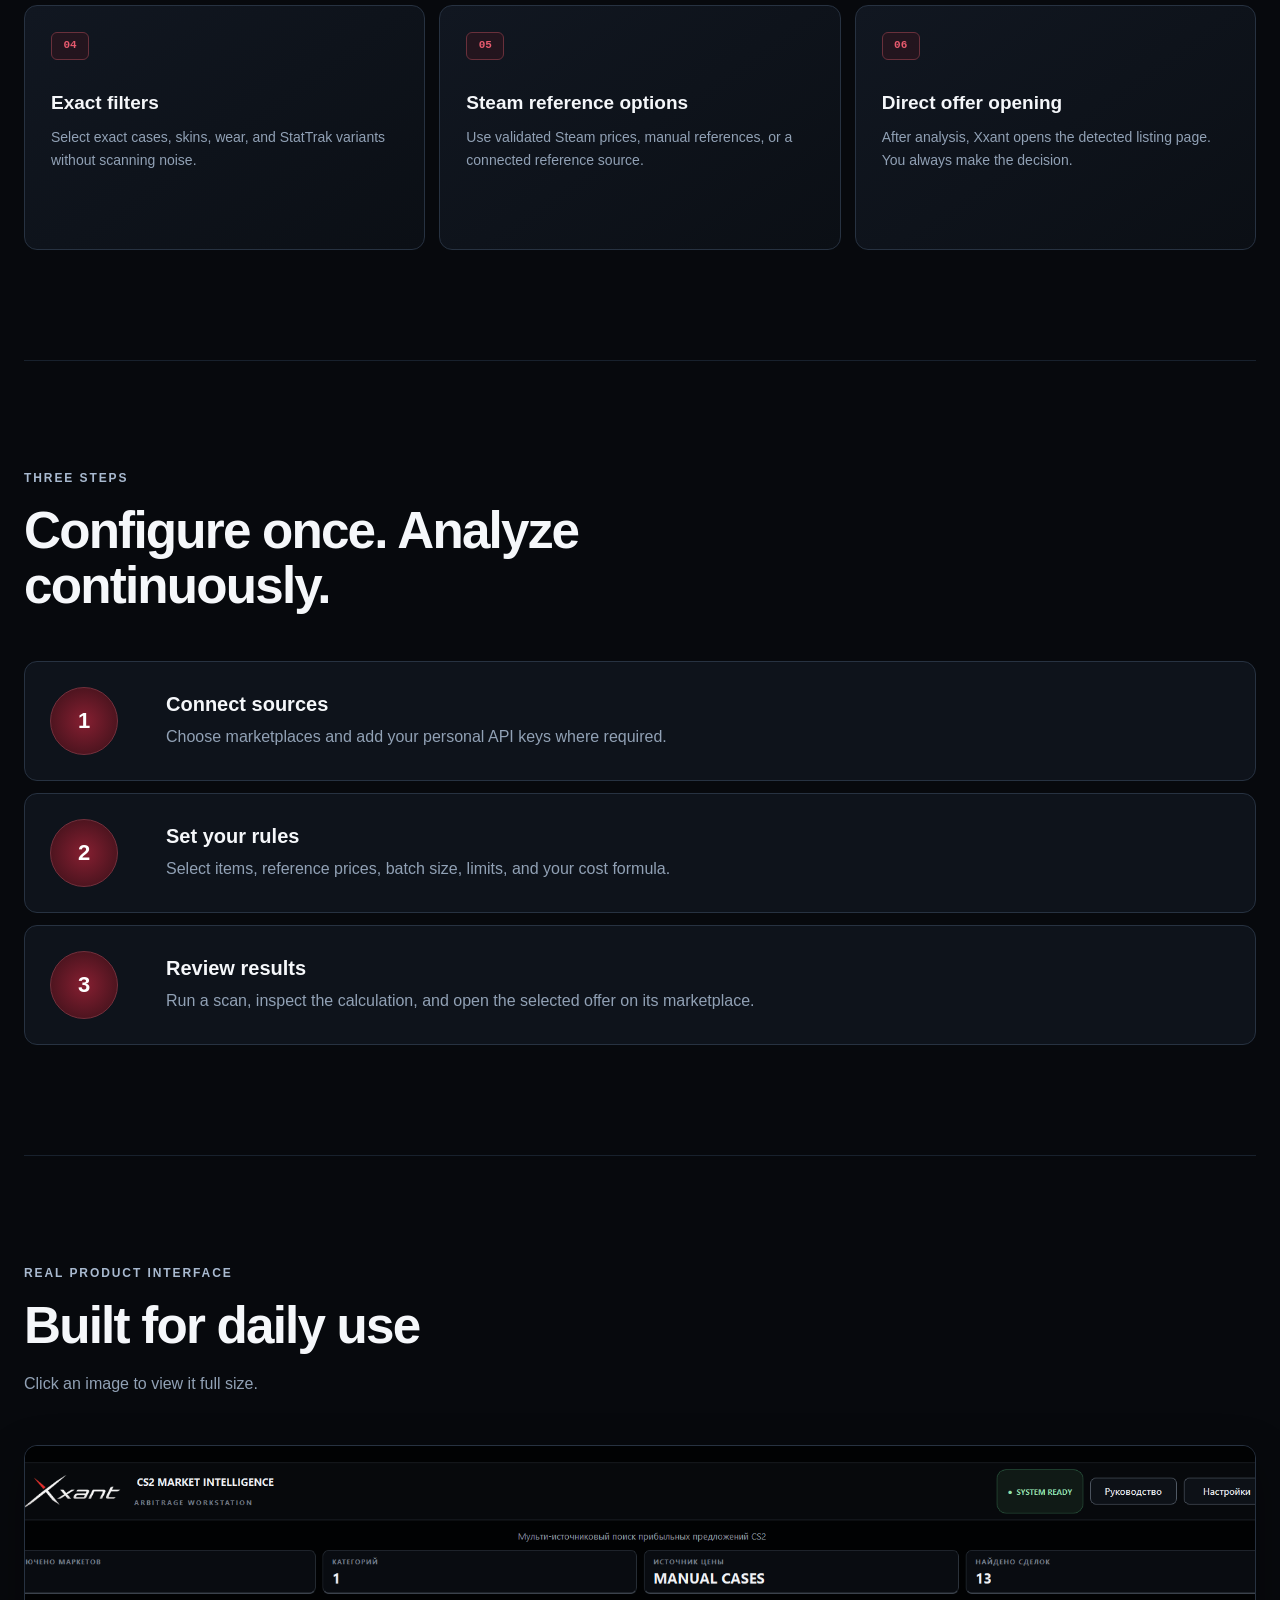
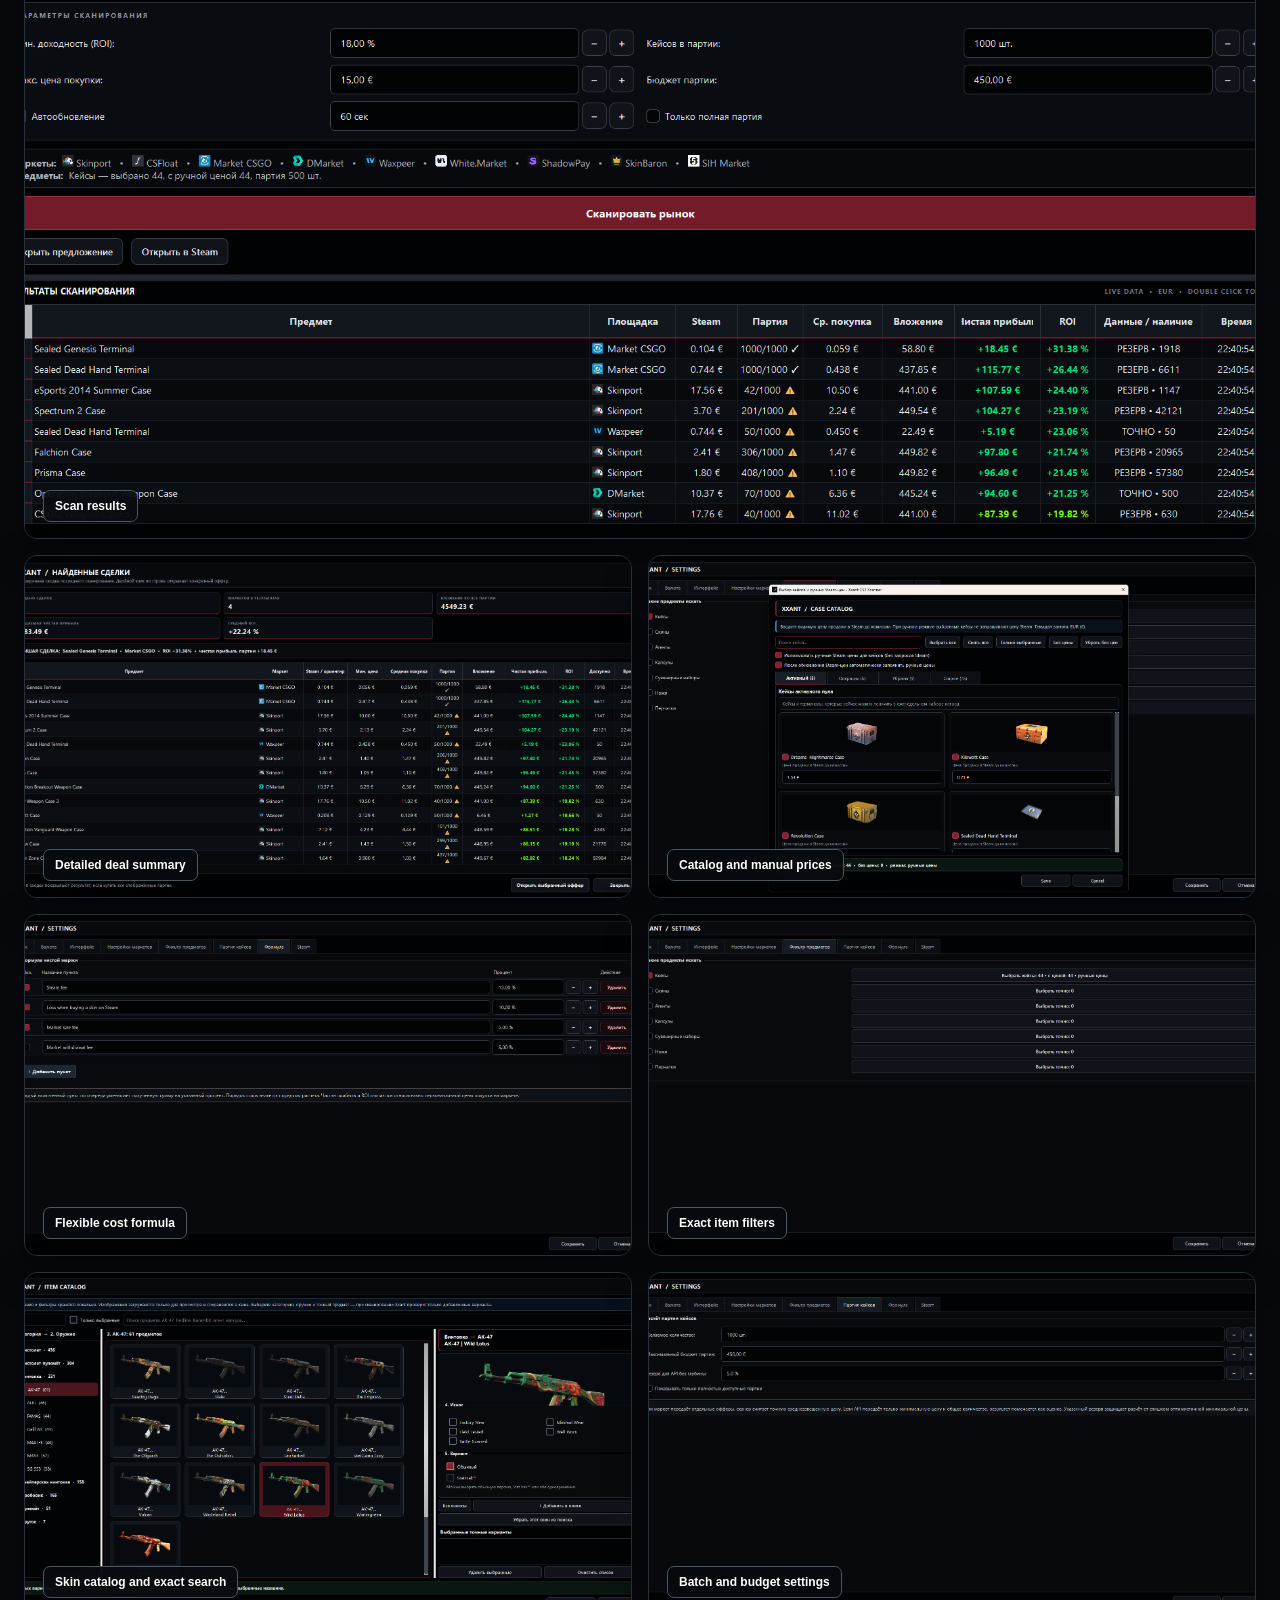
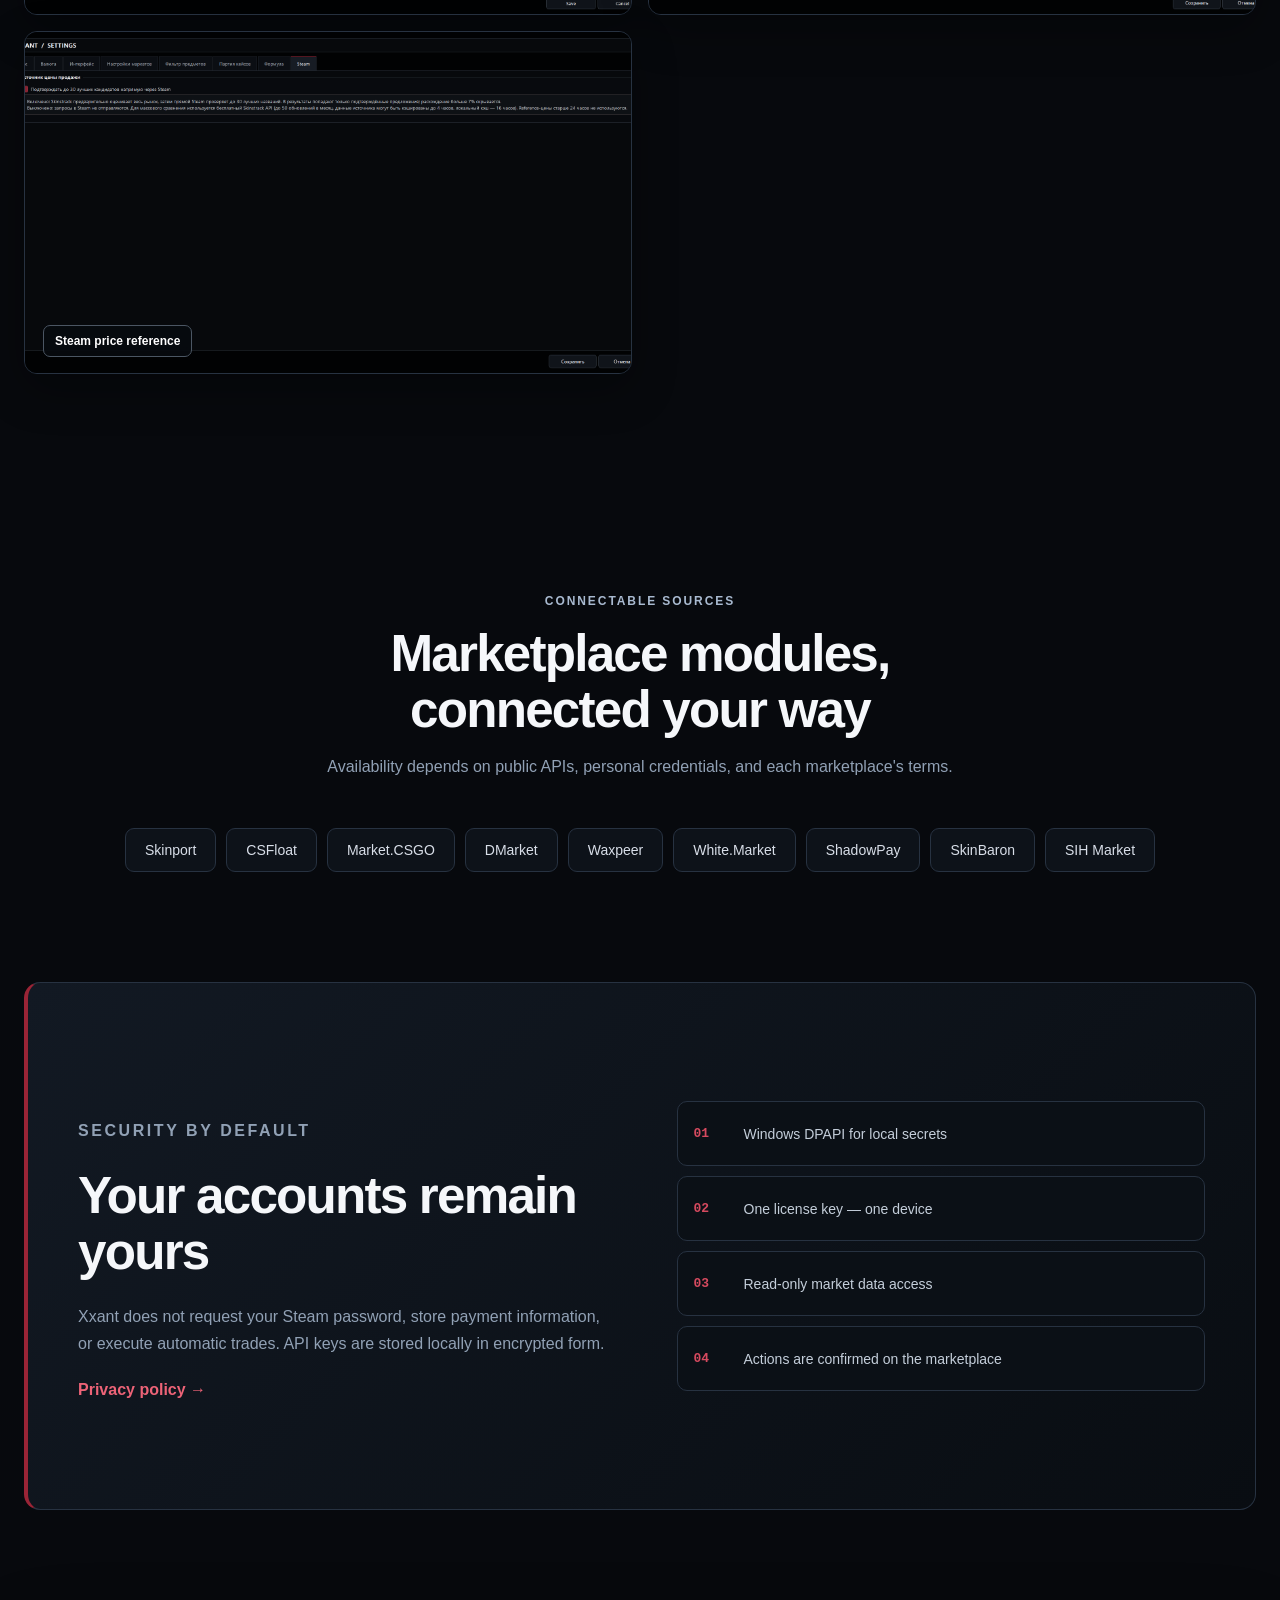
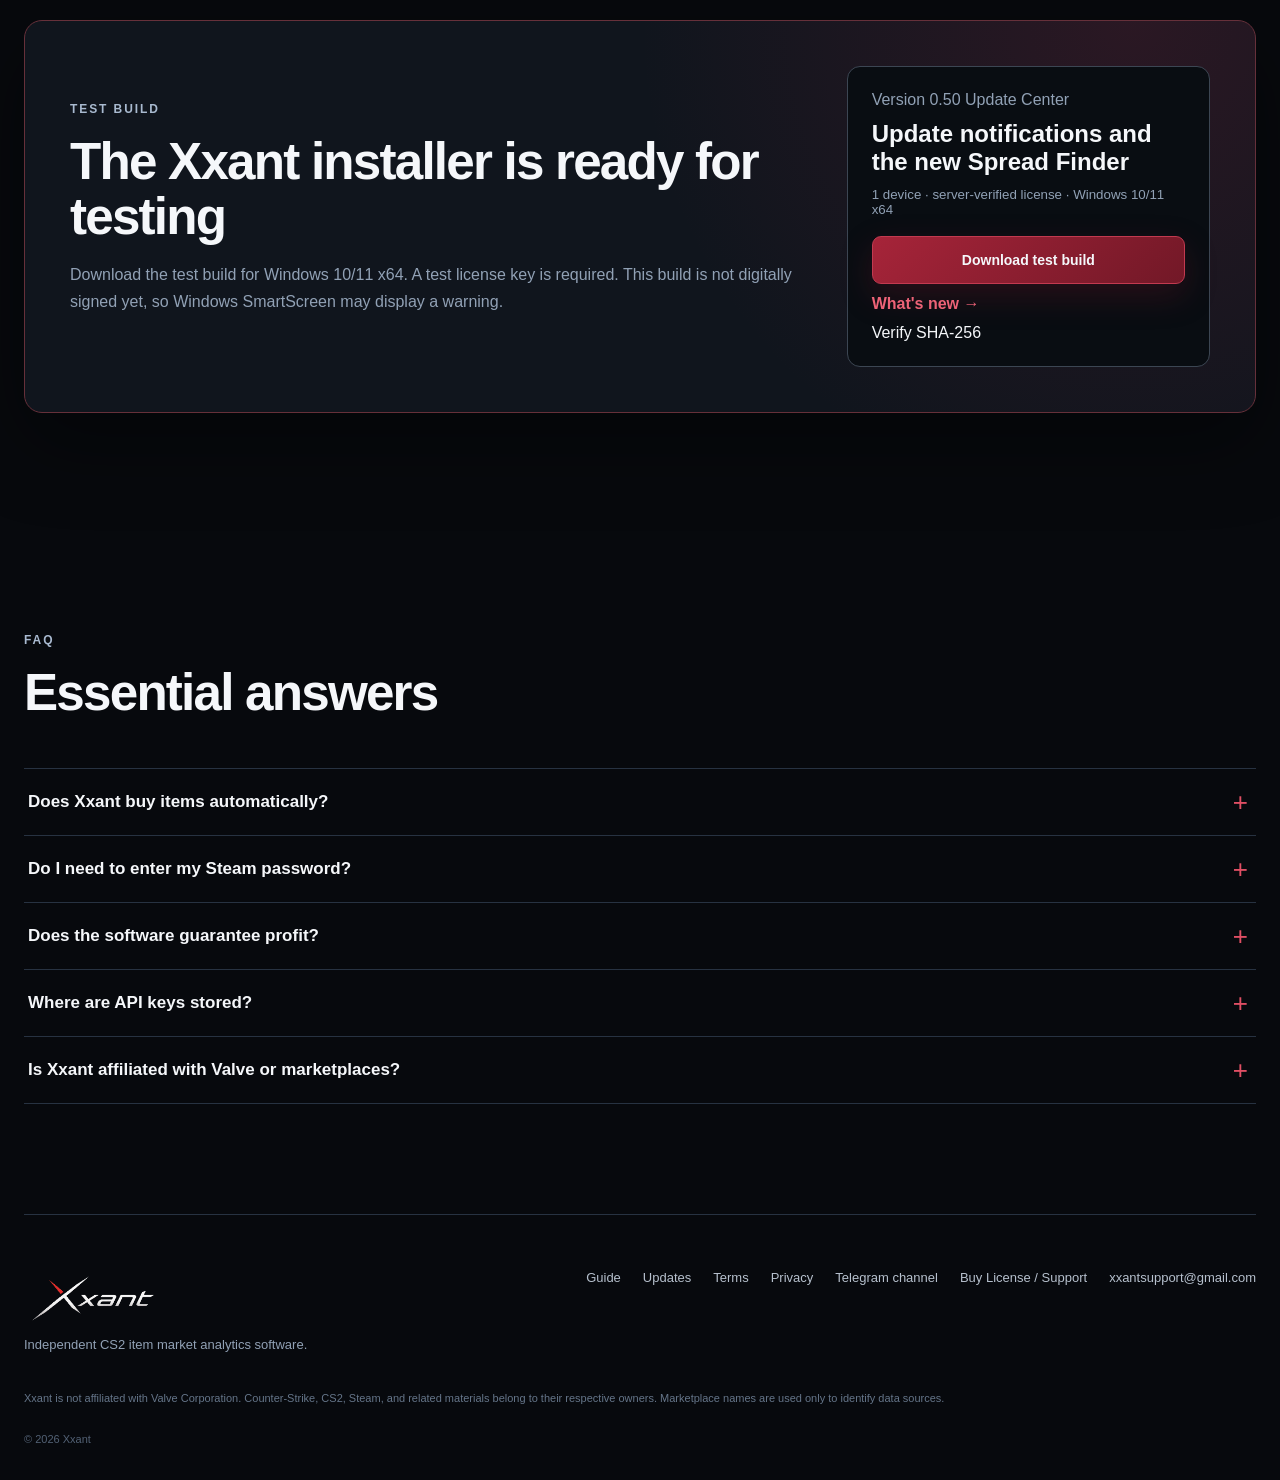
==== commit 7f6ec372: "Release Xxant 0.50 update center" ====
--- a/index.html
+++ b/index.html
@@ -42,8 +42,9 @@
         "url": "https://xxantscanner.com/",
         "image": "https://xxantscanner.com/site-assets/xxant-logo.png",
         "operatingSystem": "Windows 10, Windows 11",
-        "softwareVersion": "0.2.7-pattern-hunter-ux",
-        "downloadUrl": "https://xxantscanner.com/downloads/Xxant-CS2-Scanner-Setup.exe?v=0.2.7",
+        "softwareVersion": "0.50.0",
+        "dateModified": "2026-10-17",
+        "downloadUrl": "https://xxantscanner.com/downloads/Xxant-CS2-Scanner-Setup.exe?v=0.50.0",
         "applicationCategory": "BusinessApplication",
         "description": "Xxant CS2 Scanner сравнивает цены Steam и подключённых CS2-маркетов, учитывает комиссии и расходы и показывает предложения с наибольшей потенциальной чистой прибылью и ROI.",
         "publisher": {
@@ -67,6 +68,7 @@
       <a href="#features" data-ru="Возможности" data-en="Features">Возможности</a>
       <a href="#workflow" data-ru="Как работает" data-en="How it works">Как работает</a>
       <a href="#screens" data-ru="Интерфейс" data-en="Interface">Интерфейс</a>
+      <a href="updates.html" data-ru="Обновления" data-en="Updates">Обновления</a>
       <a href="guide.html" data-ru="Руководство" data-en="Guide">Руководство</a>
       <a href="#faq">FAQ</a>
     </nav>
@@ -189,7 +191,7 @@
           <h2 data-ru="Установщик Xxant готов к проверке" data-en="The Xxant installer is ready for testing">Установщик Xxant готов к проверке</h2>
           <p data-ru="Скачайте тестовую версию для Windows 10/11 x64. Для запуска нужен тестовый лицензионный ключ. Сборка пока не подписана цифровой подписью, поэтому Windows SmartScreen может показать предупреждение." data-en="Download the test build for Windows 10/11 x64. A test license key is required. This build is not digitally signed yet, so Windows SmartScreen may display a warning.">Скачайте тестовую версию для Windows 10/11 x64. Для запуска нужен тестовый лицензионный ключ. Сборка пока не подписана цифровой подписью, поэтому Windows SmartScreen может показать предупреждение.</p>
         </div>
-        <div class="access-card"><span data-ru="Версия 0.2.7-pattern-hunter-ux" data-en="Version 0.2.7-pattern-hunter-ux">Версия 0.2.7-pattern-hunter-ux</span><strong data-ru="Pattern Hunter и проверенные подключения маркетов" data-en="Pattern Hunter and verified market connections">Pattern Hunter и проверенные подключения маркетов</strong><small data-ru="1 устройство · проверка лицензии сервером · Windows 10/11 x64" data-en="1 device · server-verified license · Windows 10/11 x64">1 устройство · проверка лицензии сервером · Windows 10/11 x64</small><a class="button button-primary" href="downloads/Xxant-CS2-Scanner-Setup.exe?v=0.2.7" data-ru="Скачать тестовую версию" data-en="Download test build">Скачать тестовую версию</a><a href="downloads/Xxant-CS2-Scanner-Setup.exe.sha256?v=0.2.7" data-ru="Проверить SHA-256" data-en="Verify SHA-256">Проверить SHA-256</a></div>
+        <div class="access-card"><span data-ru="Версия 0.50 Update Center" data-en="Version 0.50 Update Center">Версия 0.50 Update Center</span><strong data-ru="Уведомления об обновлениях и новый Spread Finder" data-en="Update notifications and the new Spread Finder">Уведомления об обновлениях и новый Spread Finder</strong><small data-ru="1 устройство · проверка лицензии сервером · Windows 10/11 x64" data-en="1 device · server-verified license · Windows 10/11 x64">1 устройство · проверка лицензии сервером · Windows 10/11 x64</small><a class="button button-primary" href="downloads/Xxant-CS2-Scanner-Setup.exe?v=0.50.0" data-ru="Скачать тестовую версию" data-en="Download test build">Скачать тестовую версию</a><a class="text-link" href="updates.html" data-ru="Что изменилось →" data-en="What's new →">Что изменилось →</a><a href="downloads/Xxant-CS2-Scanner-Setup.exe.sha256?v=0.50.0" data-ru="Проверить SHA-256" data-en="Verify SHA-256">Проверить SHA-256</a></div>
       </div>
     </section>
 
@@ -209,6 +211,7 @@
     <div class="footer-brand"><img src="site-assets/xxant-logo.png" alt="Xxant"><p data-ru="Независимый инструмент анализа рынка предметов CS2." data-en="Independent CS2 item market analytics software.">Независимый инструмент анализа рынка предметов CS2.</p></div>
     <div class="footer-links">
       <a href="guide.html" data-ru="Руководство" data-en="Guide">Руководство</a>
+      <a href="updates.html" data-ru="Обновления" data-en="Updates">Обновления</a>
       <a href="terms.html" data-ru="Условия" data-en="Terms">Условия</a>
       <a href="privacy.html" data-ru="Конфиденциальность" data-en="Privacy">Конфиденциальность</a>
       <a href="https://t.me/XxantScanner" target="_blank" rel="noopener noreferrer" data-ru="Telegram-канал" data-en="Telegram channel">Telegram-канал</a>
--- a/styles.css
+++ b/styles.css
@@ -156,6 +156,22 @@
 .document .updated { color: #718198; font-size: 12px; }
 .doc-nav { display: flex; gap: 12px; margin-bottom: 24px; }
 
+.updates-page main { width: min(980px, calc(100% - 40px)); margin: 0 auto; padding: 70px 0 110px; }
+.updates-intro { margin-bottom: 32px; padding: clamp(25px, 5vw, 52px); border: 1px solid var(--line); border-left: 3px solid var(--accent-bright); border-radius: var(--radius); background: radial-gradient(circle at 90% 0, #8e233a33, transparent 45%), #0d1219; }
+.updates-intro h1 { font-size: clamp(38px, 6vw, 66px); }
+.updates-intro > p:not(.eyebrow) { max-width: 720px; color: var(--muted); line-height: 1.7; }
+.release-list { display: grid; gap: 15px; }
+.release-card { display: grid; grid-template-columns: 165px 1fr; gap: 26px; padding: 28px; border: 1px solid var(--line); border-radius: 14px; background: linear-gradient(145deg, #111721, #0b0f15); }
+.release-card.latest { border-color: #74313e; box-shadow: 0 18px 55px #0005; }
+.release-meta { display: flex; flex-direction: column; gap: 8px; }
+.release-meta strong { font-size: 18px; }
+.release-meta time { color: var(--blue-muted); font-size: 12px; }
+.release-badge { width: fit-content; padding: 5px 8px; border: 1px solid #316346; border-radius: 999px; color: var(--green); background: #102218; font-size: 10px; font-weight: 800; letter-spacing: .08em; }
+.release-copy h2 { margin: 0 0 14px; font-size: 24px; }
+.release-copy ul { margin: 0; padding-left: 19px; color: #aab5c2; line-height: 1.65; }
+.release-copy li + li { margin-top: 7px; }
+.updates-download { display: flex; flex-wrap: wrap; gap: 12px; margin-top: 34px; }
+
 @media (max-width: 1000px) {
   .nav-toggle { display: block; }
   .nav { position: absolute; top: 77px; left: 18px; right: 18px; display: none; flex-direction: column; align-items: stretch; gap: 0; padding: 10px; border: 1px solid var(--line); border-radius: 12px; background: #0b1017fa; box-shadow: 0 25px 70px #000a; }
@@ -195,6 +211,7 @@
   .access-panel { grid-template-columns: 1fr; padding: 26px; }
   footer { width: calc(100% - 30px); grid-template-columns: 1fr; }
   .legal { grid-column: auto; }
+  .release-card { grid-template-columns: 1fr; gap: 18px; padding: 22px; }
 }
 
 @media (prefers-reduced-motion: reduce) {
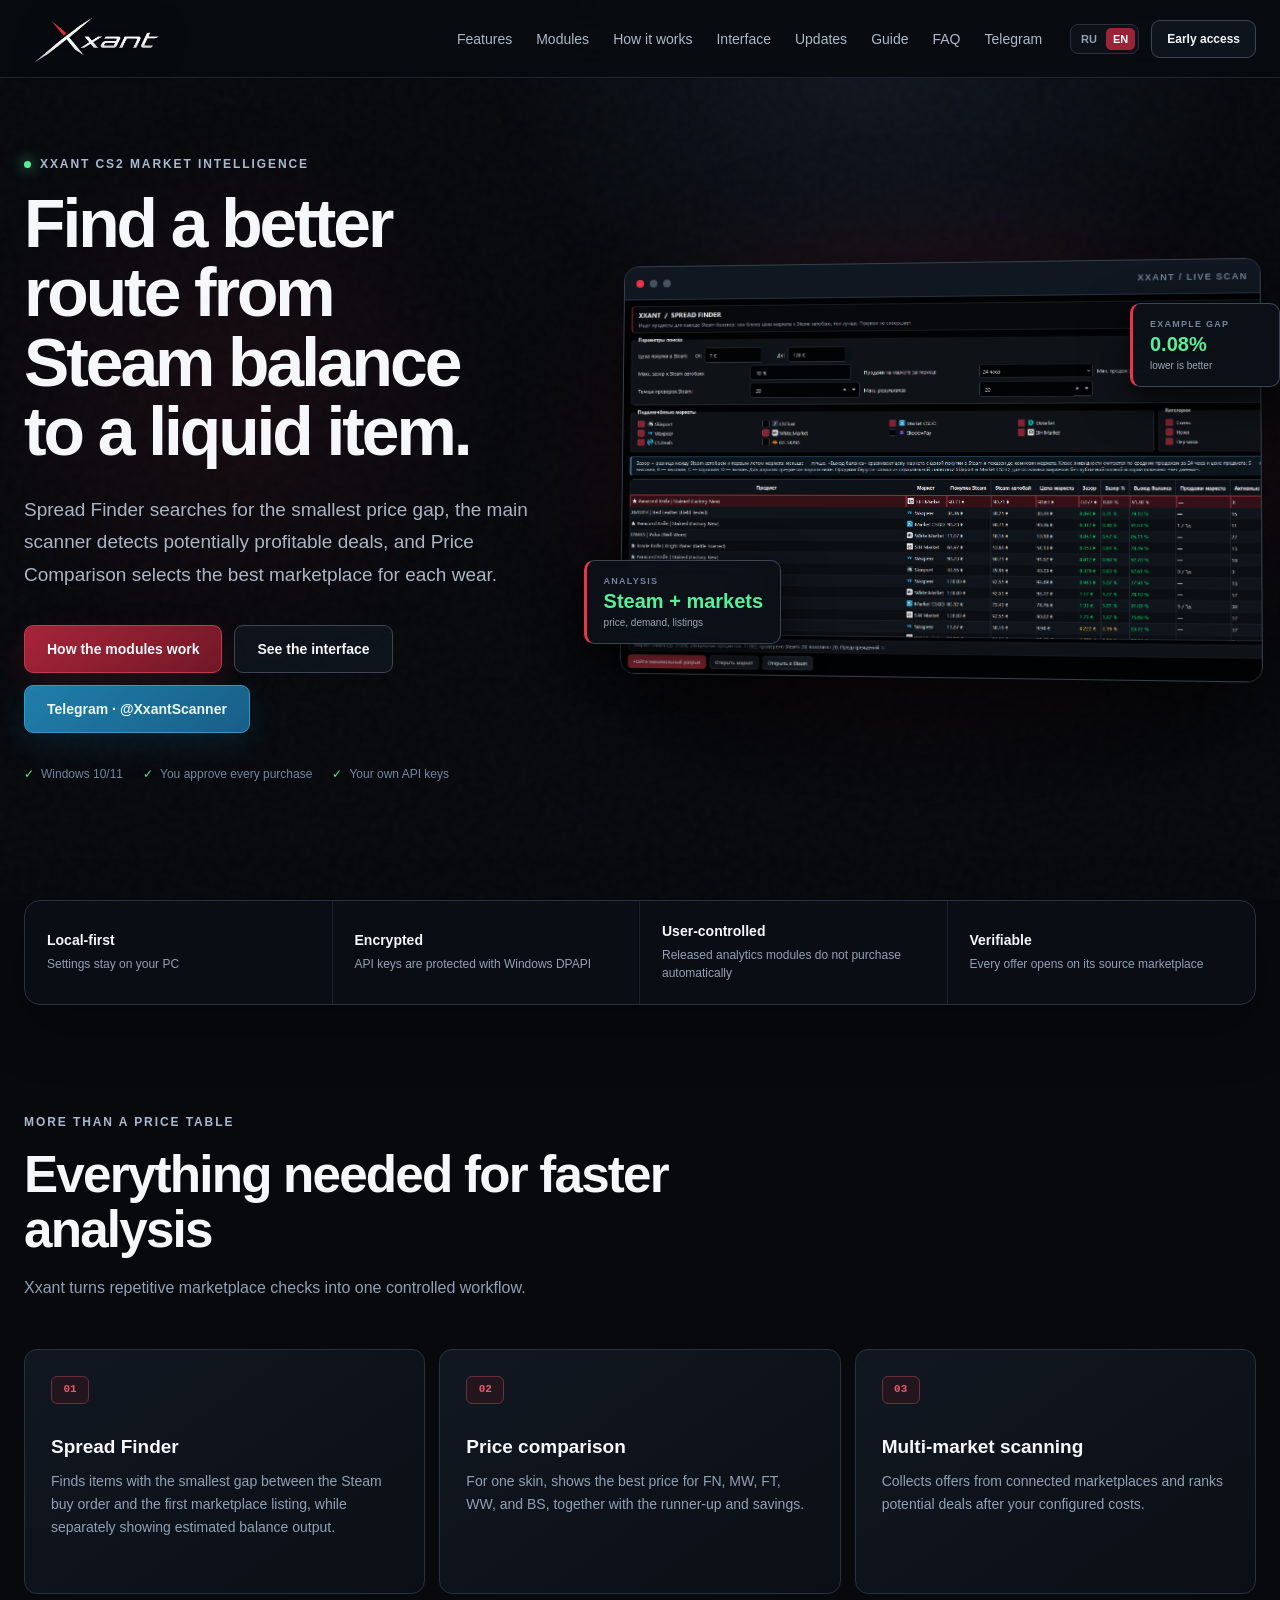
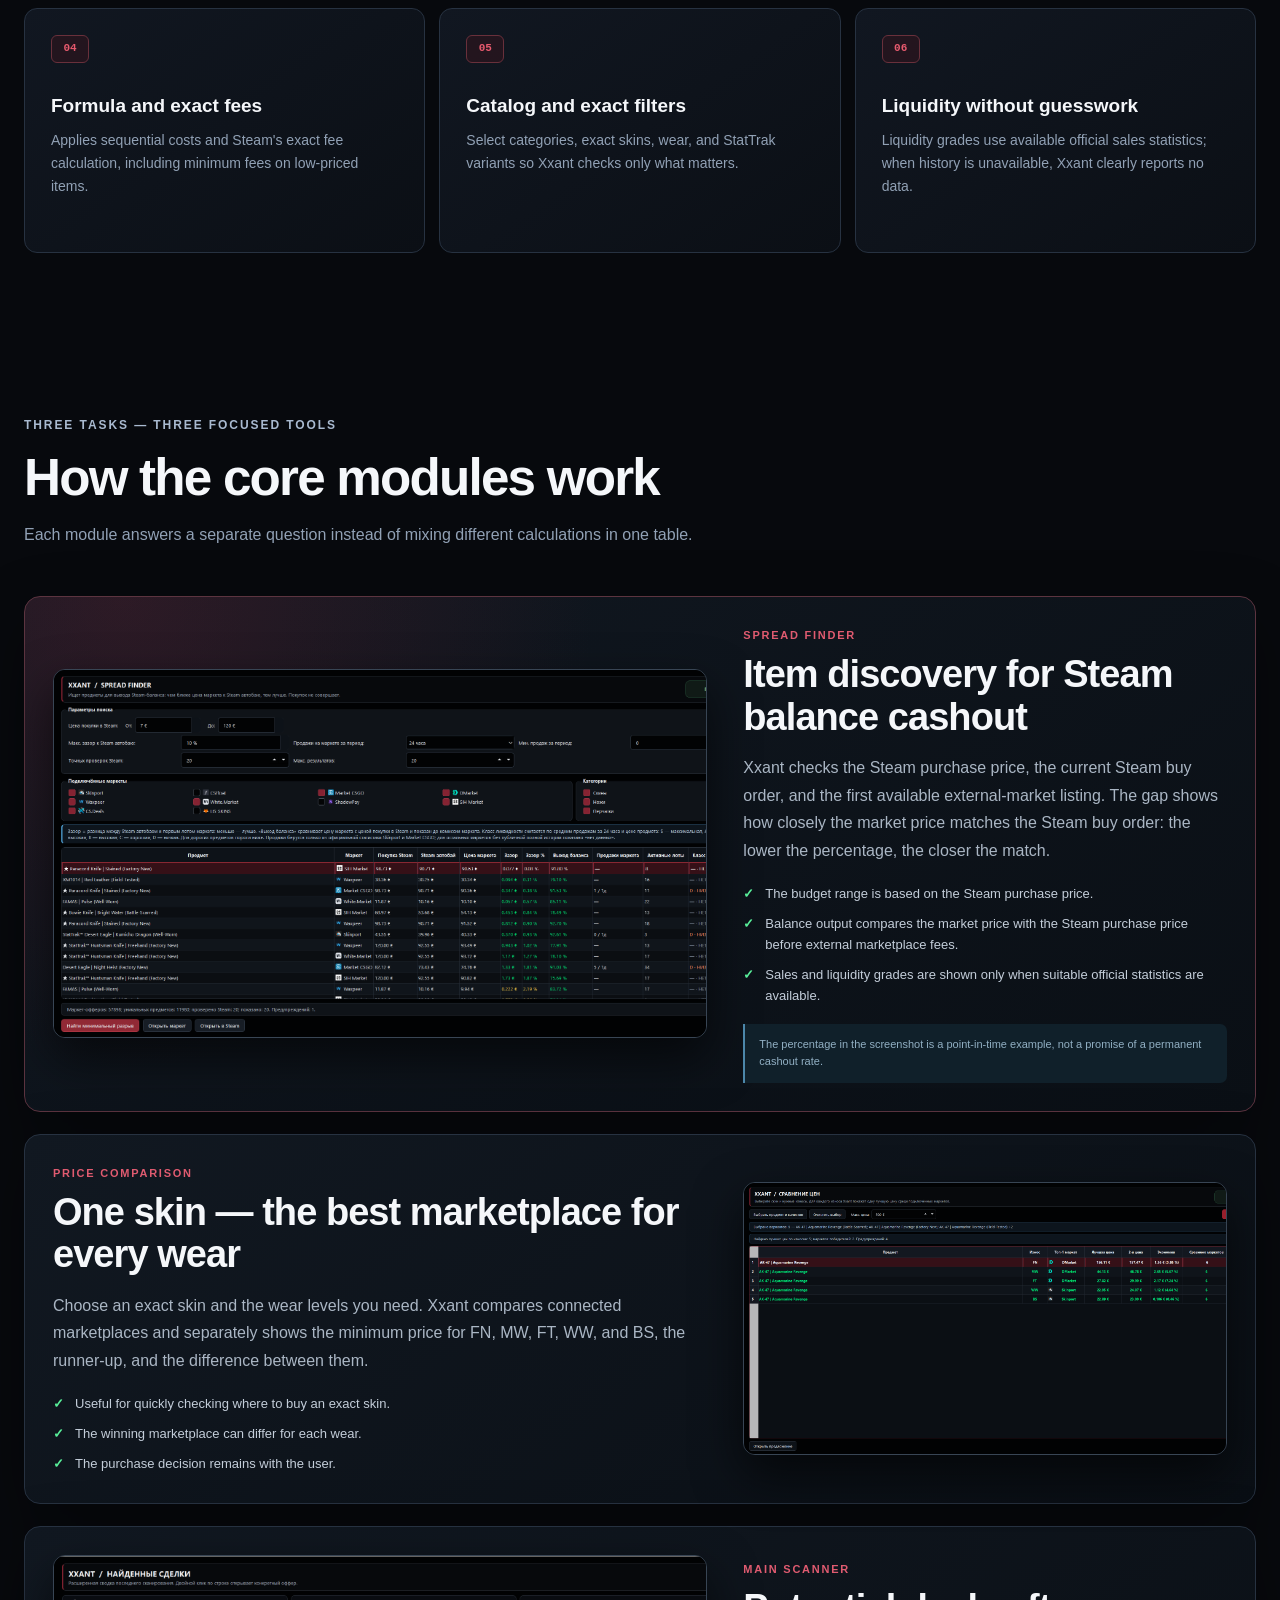
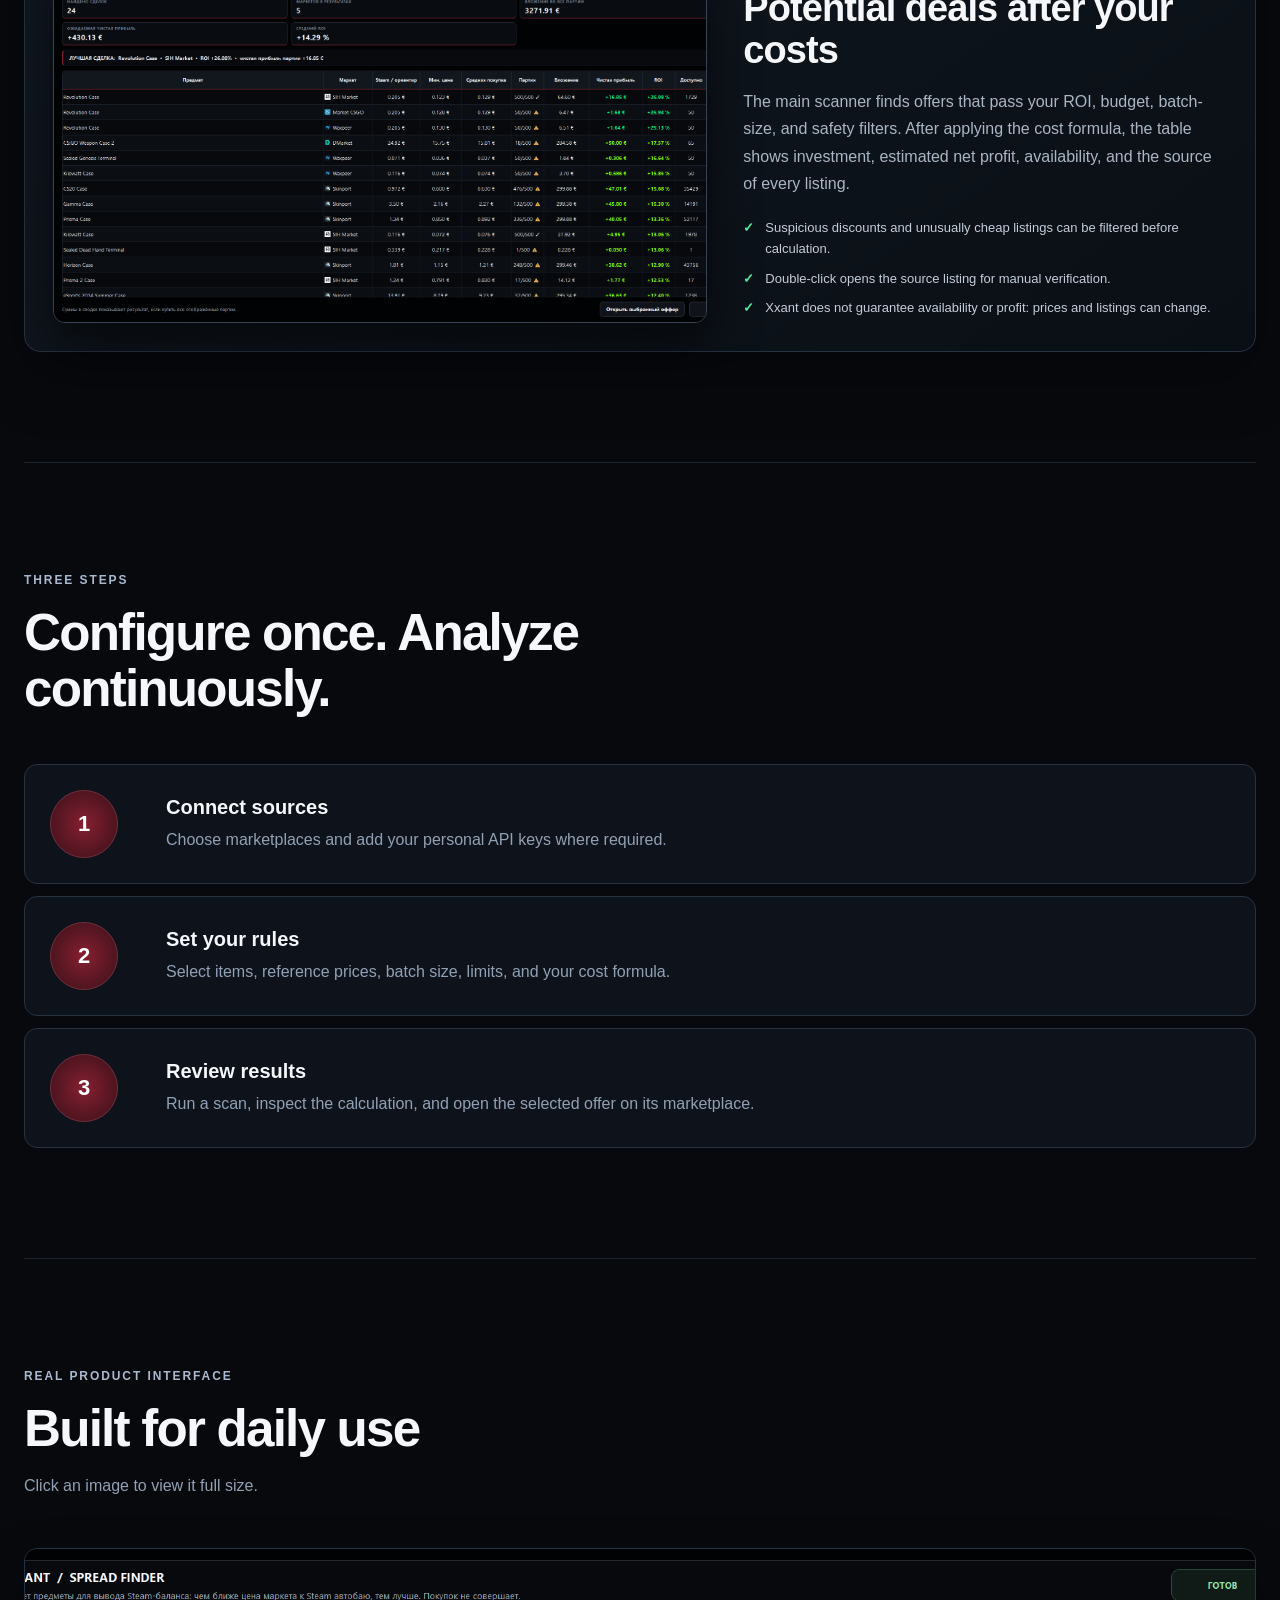
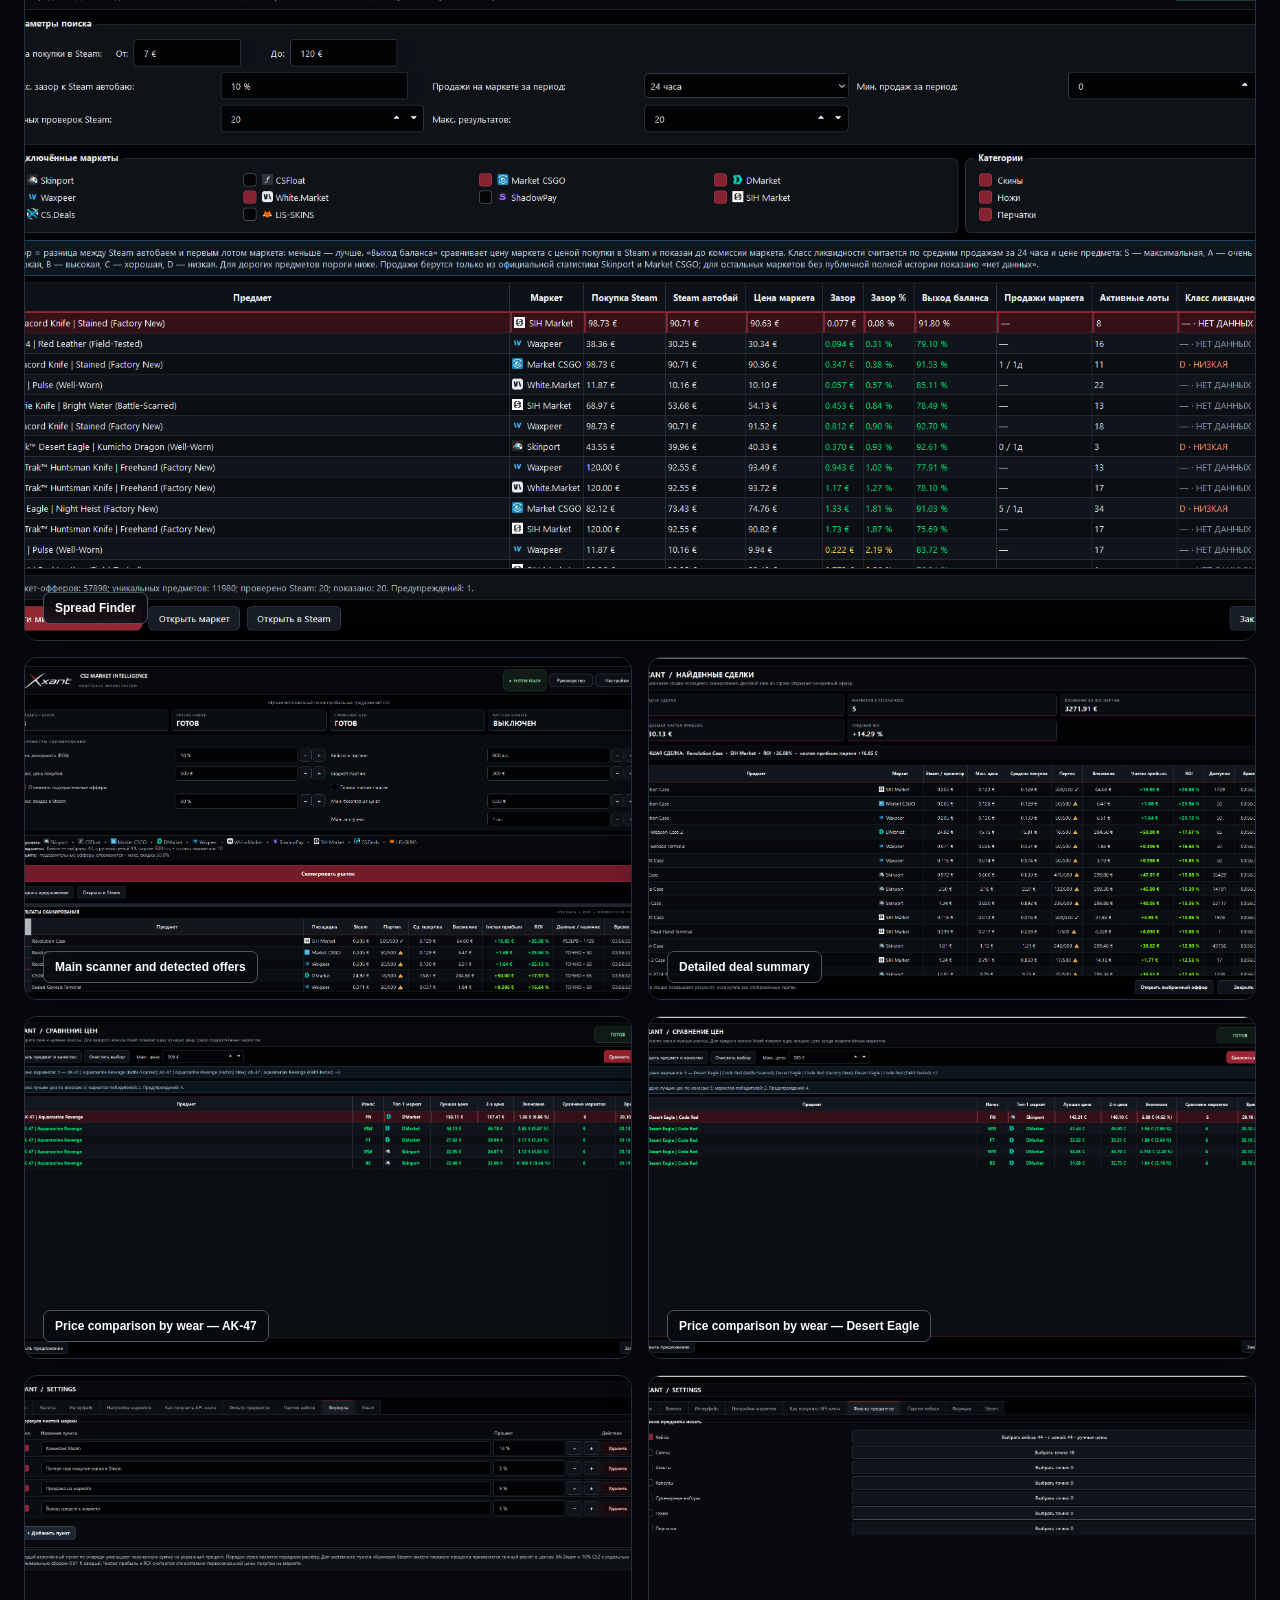
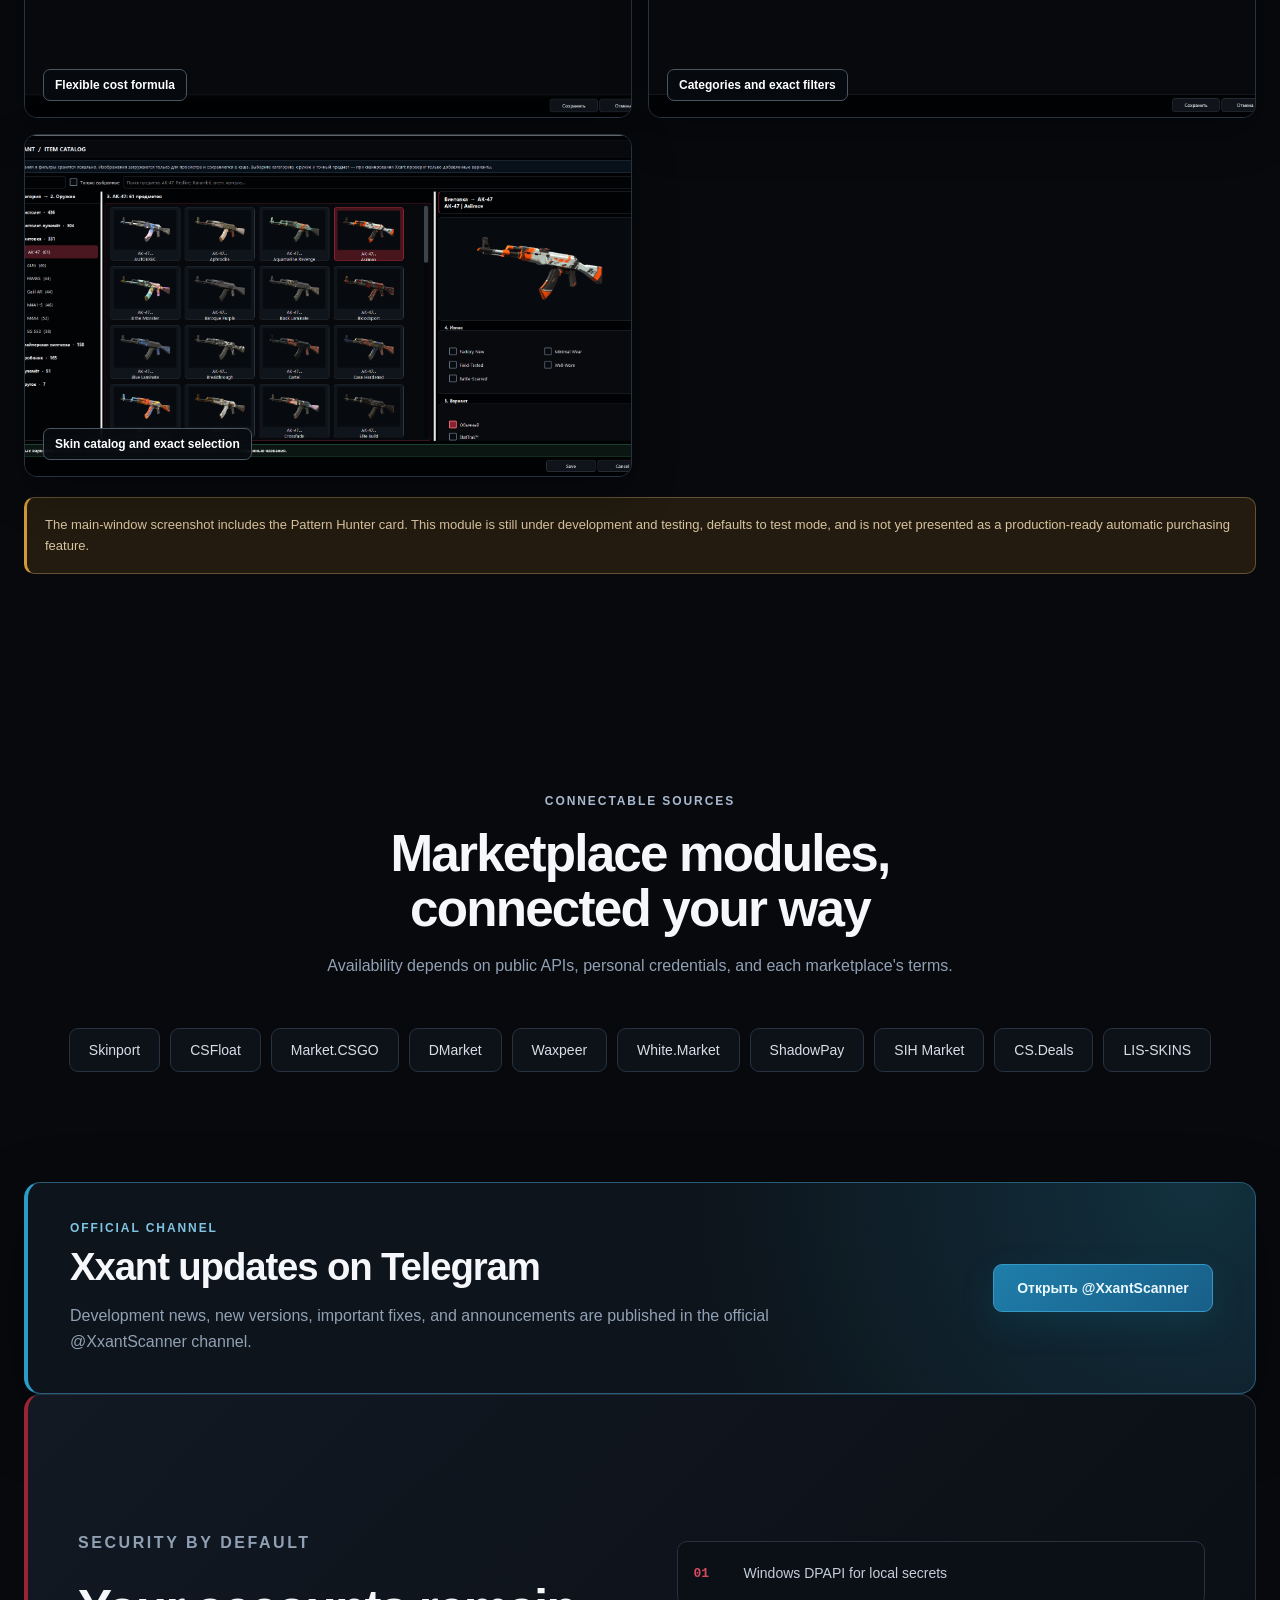
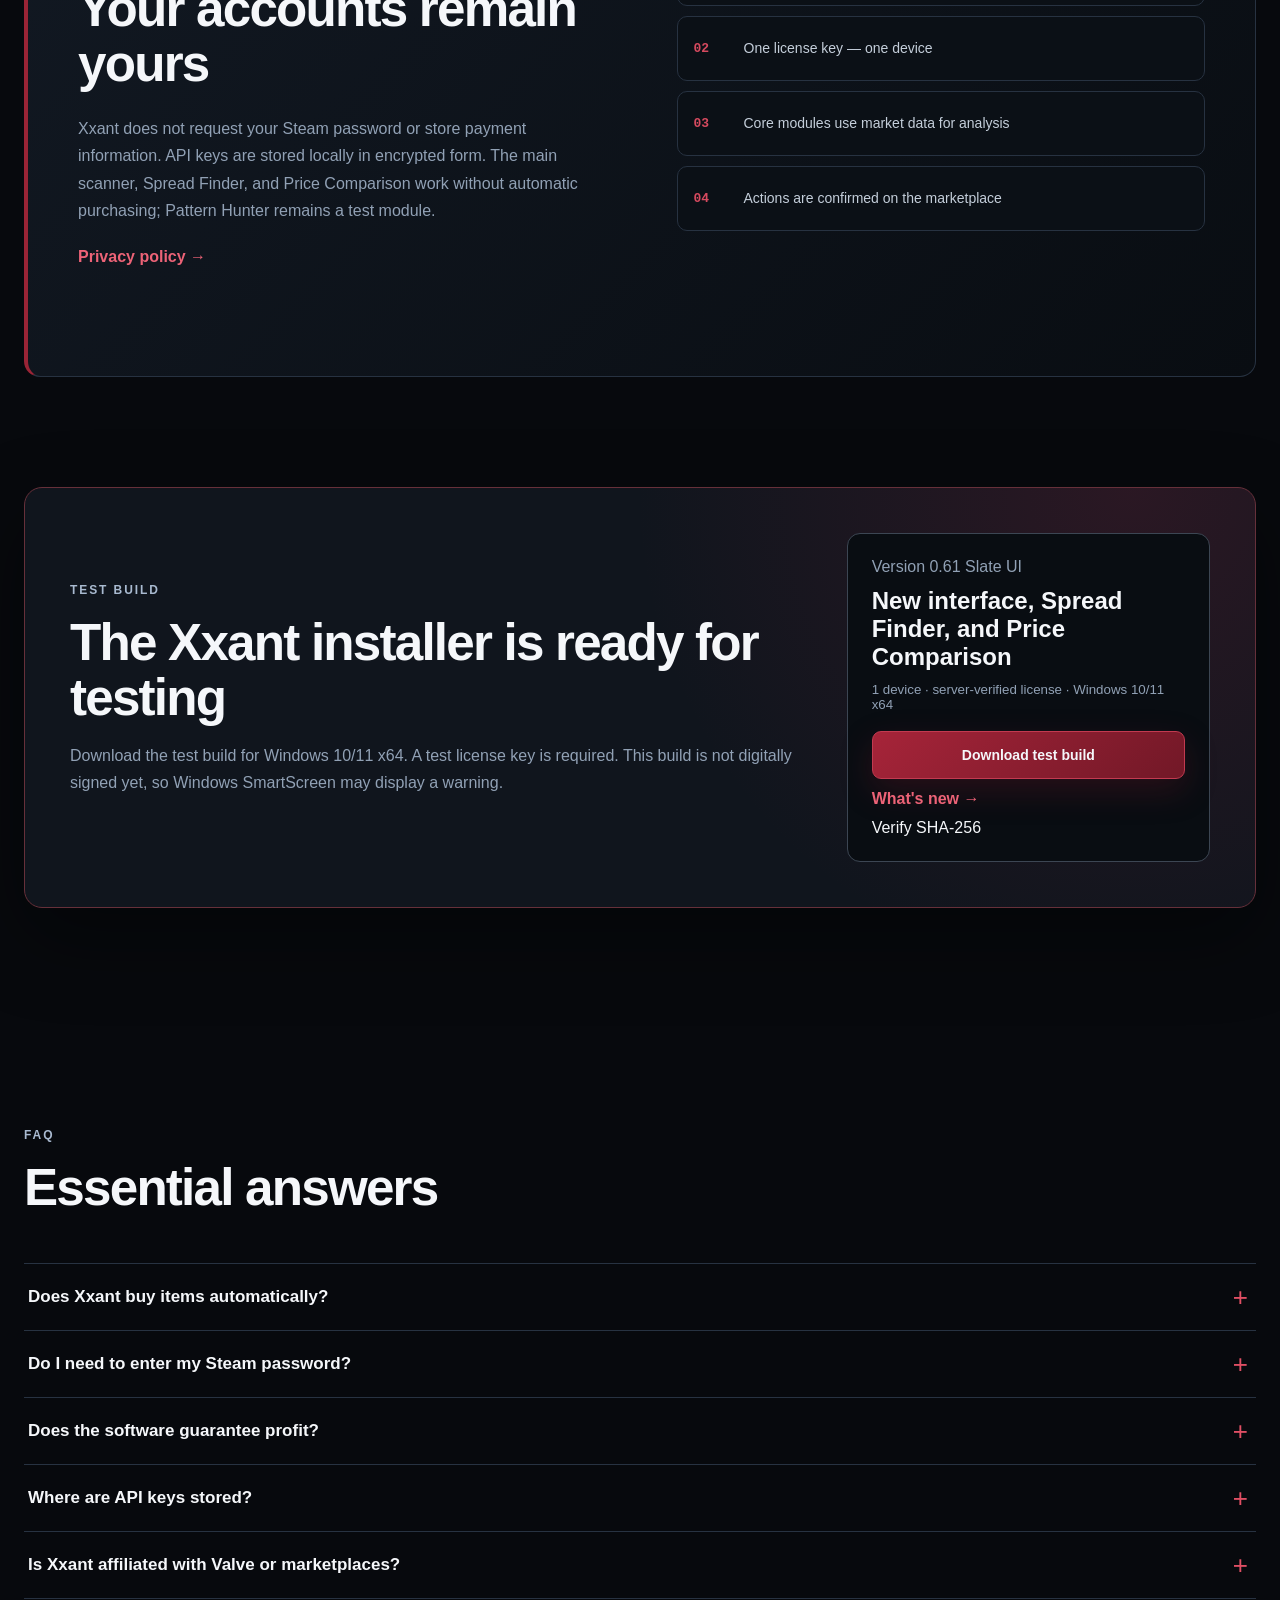
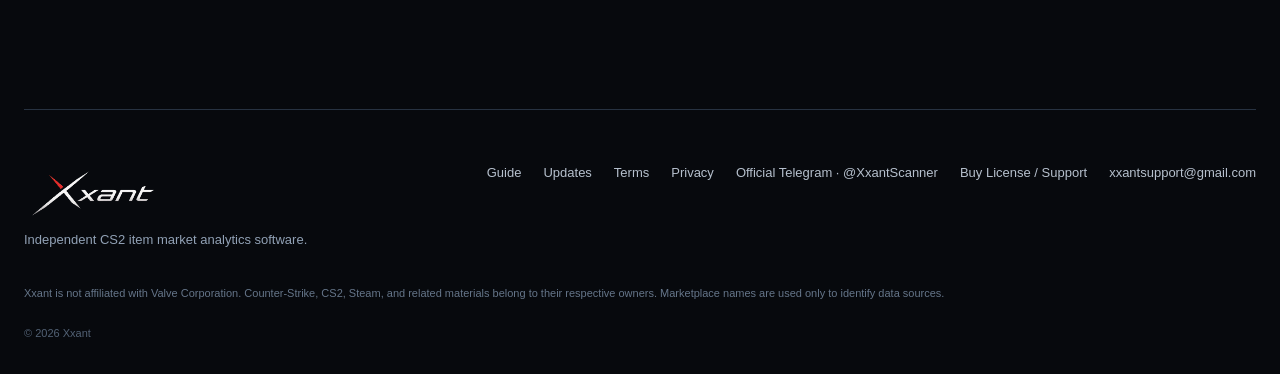
==== commit 846d51b2: "Publish Xxant 0.61 site refresh" ====
--- a/index.html
+++ b/index.html
@@ -3,20 +3,20 @@
 <head>
   <meta charset="utf-8">
   <meta name="viewport" content="width=device-width, initial-scale=1">
-  <meta name="description" content="Xxant CS2 Scanner сравнивает цены Steam и CS2-маркетов, учитывает комиссии и расходы и показывает сделки с наибольшей потенциальной чистой прибылью и ROI.">
+  <meta name="description" content="Xxant CS2 Scanner сканирует CS2-маркеты, ищет потенциально выгодные сделки, сравнивает цены по износам и помогает находить предметы с минимальным разрывом между Steam и внешними площадками.">
   <meta name="robots" content="index, follow">
   <meta name="google-site-verification" content="7uea-67QIx6LZ5kMseh-My3NHYBqtKAp3g_TtYvFj0w">
   <link rel="canonical" href="https://xxantscanner.com/">
   <meta property="og:type" content="website">
-  <meta property="og:title" content="Xxant CS2 Scanner — поиск выгодных сделок CS2">
-  <meta property="og:description" content="Сравнение цен Steam и CS2-маркетов с учётом комиссий и расходов. Xxant показывает предложения с наибольшей потенциальной чистой прибылью и ROI.">
+  <meta property="og:title" content="Xxant CS2 Scanner — Spread Finder и анализ рынка CS2">
+  <meta property="og:description" content="Поиск потенциально выгодных сделок, сравнение цен и анализ разрыва между Steam и внешними CS2-маркетами.">
   <meta property="og:url" content="https://xxantscanner.com/">
-  <meta property="og:image" content="https://xxantscanner.com/site-assets/scanner-results.png">
+  <meta property="og:image" content="https://xxantscanner.com/site-assets/spread-finder.png">
   <meta property="og:site_name" content="Xxant Scanner">
   <meta name="twitter:card" content="summary_large_image">
-  <meta name="twitter:title" content="Xxant CS2 Scanner — поиск выгодных сделок CS2">
-  <meta name="twitter:description" content="Сравнение цен Steam и CS2-маркетов с учётом комиссий и расходов. Xxant показывает предложения с наибольшей потенциальной чистой прибылью и ROI.">
-  <meta name="twitter:image" content="https://xxantscanner.com/site-assets/scanner-results.png">
+  <meta name="twitter:title" content="Xxant CS2 Scanner — Spread Finder и анализ рынка CS2">
+  <meta name="twitter:description" content="Поиск потенциально выгодных сделок, сравнение цен и анализ разрыва между Steam и внешними CS2-маркетами.">
+  <meta name="twitter:image" content="https://xxantscanner.com/site-assets/spread-finder.png">
   <meta name="theme-color" content="#07090d">
   <title>Xxant CS2 Scanner — поиск выгодных сделок и сравнение цен Steam и маркетов</title>
   <link rel="icon" href="site-assets/favicon.png">
@@ -42,9 +42,9 @@
         "url": "https://xxantscanner.com/",
         "image": "https://xxantscanner.com/site-assets/xxant-logo.png",
         "operatingSystem": "Windows 10, Windows 11",
-        "softwareVersion": "0.50.0",
-        "dateModified": "2026-10-17",
-        "downloadUrl": "https://xxantscanner.com/downloads/Xxant-CS2-Scanner-Setup.exe?v=0.50.0",
+        "softwareVersion": "0.61.0",
+        "dateModified": "2026-10-21",
+        "downloadUrl": "https://xxantscanner.com/downloads/Xxant-CS2-Scanner-Setup.exe?v=0.61.0",
         "applicationCategory": "BusinessApplication",
         "description": "Xxant CS2 Scanner сравнивает цены Steam и подключённых CS2-маркетов, учитывает комиссии и расходы и показывает предложения с наибольшей потенциальной чистой прибылью и ROI.",
         "publisher": {
@@ -66,11 +66,13 @@
     <button class="nav-toggle" type="button" aria-label="Menu" aria-expanded="false">☰</button>
     <nav class="nav" aria-label="Main navigation">
       <a href="#features" data-ru="Возможности" data-en="Features">Возможности</a>
+      <a href="#modules" data-ru="Модули" data-en="Modules">Модули</a>
       <a href="#workflow" data-ru="Как работает" data-en="How it works">Как работает</a>
       <a href="#screens" data-ru="Интерфейс" data-en="Interface">Интерфейс</a>
       <a href="updates.html" data-ru="Обновления" data-en="Updates">Обновления</a>
       <a href="guide.html" data-ru="Руководство" data-en="Guide">Руководство</a>
       <a href="#faq">FAQ</a>
+      <a href="https://t.me/XxantScanner" target="_blank" rel="noopener noreferrer">Telegram</a>
     </nav>
     <div class="header-actions">
       <button class="lang-switch" type="button" aria-label="Change language"><span class="active">RU</span><span>EN</span></button>
@@ -82,11 +84,12 @@
     <section class="hero section">
       <div class="hero-copy reveal">
         <p class="eyebrow"><span class="pulse"></span><span data-ru="Xxant CS2 Market Intelligence" data-en="Xxant CS2 Market Intelligence">Xxant CS2 Market Intelligence</span></p>
-        <h1 data-ru="Рынок под контролем. Одно сканирование — лучшие найденные предложения." data-en="Control the market. One scan — the strongest detected offers.">Рынок под контролем. Одно сканирование — лучшие найденные предложения.</h1>
-        <p class="hero-lead" data-ru="Xxant сравнивает предложения подключённых площадок, применяет вашу формулу расходов и показывает ожидаемую чистую прибыль и ROI." data-en="Xxant compares offers from connected marketplaces, applies your custom cost formula, and displays estimated net profit and ROI.">Xxant сравнивает предложения подключённых площадок, применяет вашу формулу расходов и показывает ожидаемую чистую прибыль и ROI.</p>
+        <h1 data-ru="Найдите лучший способ превратить Steam-баланс в ликвидный предмет." data-en="Find a better route from Steam balance to a liquid item.">Найдите лучший способ превратить Steam-баланс в ликвидный предмет.</h1>
+        <p class="hero-lead" data-ru="Spread Finder ищет минимальный ценовой разрыв, основной сканер показывает потенциально выгодные сделки, а сравнение цен выбирает лучший маркет для каждого износа." data-en="Spread Finder searches for the smallest price gap, the main scanner detects potentially profitable deals, and Price Comparison selects the best marketplace for each wear.">Spread Finder ищет минимальный ценовой разрыв, основной сканер показывает потенциально выгодные сделки, а сравнение цен выбирает лучший маркет для каждого износа.</p>
         <div class="hero-actions">
-          <a class="button button-primary" href="#screens" data-ru="Посмотреть интерфейс" data-en="See the interface">Посмотреть интерфейс</a>
-          <a class="button button-ghost" href="#workflow" data-ru="Как это работает" data-en="How it works">Как это работает</a>
+          <a class="button button-primary" href="#modules" data-ru="Как работают модули" data-en="How the modules work">Как работают модули</a>
+          <a class="button button-ghost" href="#screens" data-ru="Посмотреть интерфейс" data-en="See the interface">Посмотреть интерфейс</a>
+          <a class="button button-telegram" href="https://t.me/XxantScanner" target="_blank" rel="noopener noreferrer">Telegram · @XxantScanner</a>
         </div>
         <div class="hero-notes">
           <span data-ru="Windows 10/11" data-en="Windows 10/11">Windows 10/11</span>
@@ -98,17 +101,17 @@
         <div class="terminal-glow"></div>
         <div class="app-window">
           <div class="window-bar"><span></span><span></span><span></span><b>XXANT / LIVE SCAN</b></div>
-          <img src="site-assets/scanner-results.png" alt="Xxant scanner results">
-        </div>
-        <div class="float-card float-card-top"><small>ROI</small><strong>+38.20%</strong><span data-ru="после расходов" data-en="after costs">после расходов</span></div>
-        <div class="float-card float-card-bottom"><small data-ru="СКАН" data-en="SCAN">СКАН</small><strong>9 markets</strong><span data-ru="одним нажатием" data-en="one action">одним нажатием</span></div>
+          <img src="site-assets/spread-finder.png" alt="Xxant Spread Finder interface">
+        </div>
+        <div class="float-card float-card-top"><small data-ru="ПРИМЕР ЗАЗОРА" data-en="EXAMPLE GAP">ПРИМЕР ЗАЗОРА</small><strong>0.08%</strong><span data-ru="меньше — лучше" data-en="lower is better">меньше — лучше</span></div>
+        <div class="float-card float-card-bottom"><small data-ru="АНАЛИЗ" data-en="ANALYSIS">АНАЛИЗ</small><strong>Steam + markets</strong><span data-ru="цена, спрос и лоты" data-en="price, demand, listings">цена, спрос и лоты</span></div>
       </div>
     </section>
 
     <section class="proof-strip reveal" aria-label="Product principles">
       <div><strong data-ru="Локально" data-en="Local-first">Локально</strong><span data-ru="Настройки хранятся на вашем ПК" data-en="Settings stay on your PC">Настройки хранятся на вашем ПК</span></div>
       <div><strong data-ru="Зашифровано" data-en="Encrypted">Зашифровано</strong><span data-ru="API-ключи защищены Windows DPAPI" data-en="API keys are protected with Windows DPAPI">API-ключи защищены Windows DPAPI</span></div>
-      <div><strong data-ru="Под вашим контролем" data-en="User-controlled">Под вашим контролем</strong><span data-ru="Xxant не совершает покупки автоматически" data-en="Xxant never purchases automatically">Xxant не совершает покупки автоматически</span></div>
+      <div><strong data-ru="Под вашим контролем" data-en="User-controlled">Под вашим контролем</strong><span data-ru="Готовые аналитические модули не покупают автоматически" data-en="Released analytics modules do not purchase automatically">Готовые аналитические модули не покупают автоматически</span></div>
       <div><strong data-ru="Проверяемо" data-en="Verifiable">Проверяемо</strong><span data-ru="Оффер открывается на исходной площадке" data-en="Every offer opens on its source marketplace">Оффер открывается на исходной площадке</span></div>
     </section>
 
@@ -119,13 +122,56 @@
         <p data-ru="Xxant сокращает ручную проверку площадок до одного управляемого процесса." data-en="Xxant turns repetitive marketplace checks into one controlled workflow.">Xxant сокращает ручную проверку площадок до одного управляемого процесса.</p>
       </div>
       <div class="feature-grid">
-        <article class="feature-card reveal"><span class="feature-index">01</span><h3 data-ru="Мульти-маркет сканирование" data-en="Multi-market scanning">Мульти-маркет сканирование</h3><p data-ru="Сравнение доступных предложений на подключённых площадках за один запуск." data-en="Compare available listings across connected marketplaces in a single scan.">Сравнение доступных предложений на подключённых площадках за один запуск.</p></article>
-        <article class="feature-card reveal"><span class="feature-index">02</span><h3 data-ru="Настраиваемая формула" data-en="Custom formula">Настраиваемая формула</h3><p data-ru="Добавляйте, переименовывайте и отключайте комиссии и расходы. Расчёт меняется вместе с формулой." data-en="Add, rename, or disable fees and costs. Calculations follow your formula.">Добавляйте, переименовывайте и отключайте комиссии и расходы. Расчёт меняется вместе с формулой.</p></article>
-        <article class="feature-card reveal"><span class="feature-index">03</span><h3 data-ru="Партии и ликвидность" data-en="Batch and liquidity">Партии и ликвидность</h3><p data-ru="Оценивайте среднюю цену партии, доступный объём, вложение, чистую прибыль и ROI." data-en="Estimate average batch price, available depth, investment, net profit, and ROI.">Оценивайте среднюю цену партии, доступный объём, вложение, чистую прибыль и ROI.</p></article>
-        <article class="feature-card reveal"><span class="feature-index">04</span><h3 data-ru="Точные фильтры" data-en="Exact filters">Точные фильтры</h3><p data-ru="Выбирайте конкретные кейсы, скины, износ и варианты StatTrak — без сканирования лишнего." data-en="Select exact cases, skins, wear, and StatTrak variants without scanning noise.">Выбирайте конкретные кейсы, скины, износ и варианты StatTrak — без сканирования лишнего.</p></article>
-        <article class="feature-card reveal"><span class="feature-index">05</span><h3 data-ru="Ручные и внешние Steam-цены" data-en="Steam reference options">Ручные и внешние Steam-цены</h3><p data-ru="Используйте подтверждённую Steam-цену, ручной ориентир или подключённый reference-источник." data-en="Use validated Steam prices, manual references, or a connected reference source.">Используйте подтверждённую Steam-цену, ручной ориентир или подключённый reference-источник.</p></article>
-        <article class="feature-card reveal"><span class="feature-index">06</span><h3 data-ru="Открытие конкретного оффера" data-en="Direct offer opening">Открытие конкретного оффера</h3><p data-ru="После анализа Xxant открывает страницу найденного предложения. Решение всегда принимает пользователь." data-en="After analysis, Xxant opens the detected listing page. You always make the decision.">После анализа Xxant открывает страницу найденного предложения. Решение всегда принимает пользователь.</p></article>
-      </div>
+        <article class="feature-card reveal"><span class="feature-index">01</span><h3>Spread Finder</h3><p data-ru="Ищет предметы с минимальным разрывом между Steam-автобаем и первым лотом маркета и отдельно показывает ожидаемый выход баланса." data-en="Finds items with the smallest gap between the Steam buy order and the first marketplace listing, while separately showing estimated balance output.">Ищет предметы с минимальным разрывом между Steam-автобаем и первым лотом маркета и отдельно показывает ожидаемый выход баланса.</p></article>
+        <article class="feature-card reveal"><span class="feature-index">02</span><h3 data-ru="Сравнение цен" data-en="Price comparison">Сравнение цен</h3><p data-ru="Для одного скина показывает лучшую цену отдельно по FN, MW, FT, WW и BS, а также второй результат и экономию." data-en="For one skin, shows the best price for FN, MW, FT, WW, and BS, together with the runner-up and savings.">Для одного скина показывает лучшую цену отдельно по FN, MW, FT, WW и BS, а также второй результат и экономию.</p></article>
+        <article class="feature-card reveal"><span class="feature-index">03</span><h3 data-ru="Мульти-маркет сканирование" data-en="Multi-market scanning">Мульти-маркет сканирование</h3><p data-ru="Собирает предложения подключённых площадок и ранжирует потенциальные сделки после выбранных расходов." data-en="Collects offers from connected marketplaces and ranks potential deals after your configured costs.">Собирает предложения подключённых площадок и ранжирует потенциальные сделки после выбранных расходов.</p></article>
+        <article class="feature-card reveal"><span class="feature-index">04</span><h3 data-ru="Формула и точные комиссии" data-en="Formula and exact fees">Формула и точные комиссии</h3><p data-ru="Учитывает последовательные расходы и точную комиссию Steam, включая минимальные сборы на дешёвых предметах." data-en="Applies sequential costs and Steam's exact fee calculation, including minimum fees on low-priced items.">Учитывает последовательные расходы и точную комиссию Steam, включая минимальные сборы на дешёвых предметах.</p></article>
+        <article class="feature-card reveal"><span class="feature-index">05</span><h3 data-ru="Каталог и точные фильтры" data-en="Catalog and exact filters">Каталог и точные фильтры</h3><p data-ru="Выбирайте категории, конкретные скины, износ и StatTrak — Xxant проверит только нужные варианты." data-en="Select categories, exact skins, wear, and StatTrak variants so Xxant checks only what matters.">Выбирайте категории, конкретные скины, износ и StatTrak — Xxant проверит только нужные варианты.</p></article>
+        <article class="feature-card reveal"><span class="feature-index">06</span><h3 data-ru="Ликвидность без догадок" data-en="Liquidity without guesswork">Ликвидность без догадок</h3><p data-ru="Класс ликвидности строится по доступной официальной статистике продаж; если истории нет, Xxant честно показывает «нет данных»." data-en="Liquidity grades use available official sales statistics; when history is unavailable, Xxant clearly reports no data.">Класс ликвидности строится по доступной официальной статистике продаж; если истории нет, Xxant честно показывает «нет данных».</p></article>
+      </div>
+    </section>
+
+    <section class="section modules" id="modules">
+      <div class="section-heading reveal">
+        <p class="eyebrow" data-ru="Три задачи — три точных инструмента" data-en="Three tasks — three focused tools">Три задачи — три точных инструмента</p>
+        <h2 data-ru="Как работают основные модули" data-en="How the core modules work">Как работают основные модули</h2>
+        <p data-ru="Каждый модуль отвечает на отдельный вопрос и не смешивает разные типы расчётов в одной таблице." data-en="Each module answers a separate question instead of mixing different calculations in one table.">Каждый модуль отвечает на отдельный вопрос и не смешивает разные типы расчётов в одной таблице.</p>
+      </div>
+
+      <article class="module-panel module-panel-featured reveal">
+        <button class="module-visual" type="button" data-image="site-assets/spread-finder.png"><img src="site-assets/spread-finder.png" alt="Spread Finder results"></button>
+        <div class="module-copy">
+          <span class="module-kicker">SPREAD FINDER</span>
+          <h3 data-ru="Поиск предметов для вывода Steam-баланса" data-en="Item discovery for Steam balance cashout">Поиск предметов для вывода Steam-баланса</h3>
+          <p data-ru="Xxant проверяет цену покупки предмета в Steam, текущий Steam-автобай и первый доступный лот на внешнем маркете. Зазор показывает, насколько близки цена маркета и Steam-автобай: чем меньше процент, тем лучше совпадение." data-en="Xxant checks the Steam purchase price, the current Steam buy order, and the first available external-market listing. The gap shows how closely the market price matches the Steam buy order: the lower the percentage, the closer the match.">Xxant проверяет цену покупки предмета в Steam, текущий Steam-автобай и первый доступный лот на внешнем маркете. Зазор показывает, насколько близки цена маркета и Steam-автобай: чем меньше процент, тем лучше совпадение.</p>
+          <ul class="module-points">
+            <li data-ru="Диапазон бюджета задаётся по цене покупки в Steam." data-en="The budget range is based on the Steam purchase price.">Диапазон бюджета задаётся по цене покупки в Steam.</li>
+            <li data-ru="«Выход баланса» показывает отношение цены маркета к покупке в Steam до комиссии внешнего маркета." data-en="Balance output compares the market price with the Steam purchase price before external marketplace fees.">«Выход баланса» показывает отношение цены маркета к покупке в Steam до комиссии внешнего маркета.</li>
+            <li data-ru="Продажи и класс ликвидности отображаются только при наличии подходящей официальной статистики." data-en="Sales and liquidity grades are shown only when suitable official statistics are available.">Продажи и класс ликвидности отображаются только при наличии подходящей официальной статистики.</li>
+          </ul>
+          <small class="module-disclaimer" data-ru="Процент на скриншоте — пример результата в конкретный момент, а не обещание постоянного курса вывода." data-en="The percentage in the screenshot is a point-in-time example, not a promise of a permanent cashout rate.">Процент на скриншоте — пример результата в конкретный момент, а не обещание постоянного курса вывода.</small>
+        </div>
+      </article>
+
+      <article class="module-panel reveal">
+        <div class="module-copy">
+          <span class="module-kicker" data-ru="СРАВНЕНИЕ ЦЕН" data-en="PRICE COMPARISON">СРАВНЕНИЕ ЦЕН</span>
+          <h3 data-ru="Один скин — лучшая площадка для каждого износа" data-en="One skin — the best marketplace for every wear">Один скин — лучшая площадка для каждого износа</h3>
+          <p data-ru="Выберите точный скин и нужные качества. Xxant сравнит подключённые площадки и отдельно покажет минимальную цену для FN, MW, FT, WW и BS, второй результат и разницу между ними." data-en="Choose an exact skin and the wear levels you need. Xxant compares connected marketplaces and separately shows the minimum price for FN, MW, FT, WW, and BS, the runner-up, and the difference between them.">Выберите точный скин и нужные качества. Xxant сравнит подключённые площадки и отдельно покажет минимальную цену для FN, MW, FT, WW и BS, второй результат и разницу между ними.</p>
+          <ul class="module-points"><li data-ru="Подходит для быстрой проверки покупки конкретного скина." data-en="Useful for quickly checking where to buy an exact skin.">Подходит для быстрой проверки покупки конкретного скина.</li><li data-ru="Победитель может отличаться для каждого качества." data-en="The winning marketplace can differ for each wear.">Победитель может отличаться для каждого качества.</li><li data-ru="Решение о покупке остаётся за пользователем." data-en="The purchase decision remains with the user.">Решение о покупке остаётся за пользователем.</li></ul>
+        </div>
+        <button class="module-visual" type="button" data-image="site-assets/price-comparison.png"><img src="site-assets/price-comparison.png" alt="Price comparison by skin wear"></button>
+      </article>
+
+      <article class="module-panel reveal">
+        <button class="module-visual" type="button" data-image="site-assets/deal-details.png"><img src="site-assets/deal-details.png" alt="Xxant detected deals summary"></button>
+        <div class="module-copy">
+          <span class="module-kicker" data-ru="ГЛАВНЫЙ СКАНЕР" data-en="MAIN SCANNER">ГЛАВНЫЙ СКАНЕР</span>
+          <h3 data-ru="Потенциальные сделки после ваших расходов" data-en="Potential deals after your costs">Потенциальные сделки после ваших расходов</h3>
+          <p data-ru="Основной сканер ищет предложения, которые проходят выбранный ROI, бюджет, размер партии и защитные фильтры. После формулы расходов таблица показывает вложение, ожидаемую чистую прибыль, доступность и источник каждого оффера." data-en="The main scanner finds offers that pass your ROI, budget, batch-size, and safety filters. After applying the cost formula, the table shows investment, estimated net profit, availability, and the source of every listing.">Основной сканер ищет предложения, которые проходят выбранный ROI, бюджет, размер партии и защитные фильтры. После формулы расходов таблица показывает вложение, ожидаемую чистую прибыль, доступность и источник каждого оффера.</p>
+          <ul class="module-points"><li data-ru="Подозрительные скидки и слишком дешёвые офферы можно отсечь до расчёта." data-en="Suspicious discounts and unusually cheap listings can be filtered before calculation.">Подозрительные скидки и слишком дешёвые офферы можно отсечь до расчёта.</li><li data-ru="Двойной клик открывает исходное предложение для ручной проверки." data-en="Double-click opens the source listing for manual verification.">Двойной клик открывает исходное предложение для ручной проверки.</li><li data-ru="Xxant не гарантирует наличие или прибыль: цены и лоты могут измениться." data-en="Xxant does not guarantee availability or profit: prices and listings can change.">Xxant не гарантирует наличие или прибыль: цены и лоты могут измениться.</li></ul>
+        </div>
+      </article>
     </section>
 
     <section class="section workflow" id="workflow">
@@ -147,15 +193,16 @@
         <p data-ru="Нажмите на изображение, чтобы открыть его полностью." data-en="Click an image to view it full size.">Нажмите на изображение, чтобы открыть его полностью.</p>
       </div>
       <div class="gallery">
-        <button class="shot shot-wide reveal" type="button" data-image="site-assets/scanner-results.png"><img src="site-assets/scanner-results.png" alt="Scanner results"><span data-ru="Результаты сканирования" data-en="Scan results">Результаты сканирования</span></button>
-        <button class="shot reveal" type="button" data-image="site-assets/deal-details.png"><img src="site-assets/deal-details.png" alt="Deal details"><span data-ru="Подробная сводка сделок" data-en="Detailed deal summary">Подробная сводка сделок</span></button>
-        <button class="shot reveal" type="button" data-image="site-assets/case-catalog.png"><img src="site-assets/case-catalog.png" alt="Case catalog"><span data-ru="Каталог и ручные цены" data-en="Catalog and manual prices">Каталог и ручные цены</span></button>
+        <button class="shot shot-wide reveal" type="button" data-image="site-assets/spread-finder.png"><img src="site-assets/spread-finder.png" alt="Spread Finder results"><span>Spread Finder</span></button>
+        <button class="shot reveal" type="button" data-image="site-assets/scanner-results.png"><img src="site-assets/scanner-results.png" alt="Main scanner results"><span data-ru="Главный сканер и найденные предложения" data-en="Main scanner and detected offers">Главный сканер и найденные предложения</span></button>
+        <button class="shot reveal" type="button" data-image="site-assets/deal-details.png"><img src="site-assets/deal-details.png" alt="Deal details"><span data-ru="Расширенная сводка сделок" data-en="Detailed deal summary">Расширенная сводка сделок</span></button>
+        <button class="shot reveal" type="button" data-image="site-assets/price-comparison.png"><img src="site-assets/price-comparison.png" alt="AK-47 price comparison"><span data-ru="Сравнение цен по износам — AK-47" data-en="Price comparison by wear — AK-47">Сравнение цен по износам — AK-47</span></button>
+        <button class="shot reveal" type="button" data-image="site-assets/price-comparison-code-red.png"><img src="site-assets/price-comparison-code-red.png" alt="Desert Eagle price comparison"><span data-ru="Сравнение цен по износам — Desert Eagle" data-en="Price comparison by wear — Desert Eagle">Сравнение цен по износам — Desert Eagle</span></button>
         <button class="shot reveal" type="button" data-image="site-assets/formula-settings.png"><img src="site-assets/formula-settings.png" alt="Formula settings"><span data-ru="Гибкая формула расходов" data-en="Flexible cost formula">Гибкая формула расходов</span></button>
-        <button class="shot reveal" type="button" data-image="site-assets/item-filter.png"><img src="site-assets/item-filter.png" alt="Item filters"><span data-ru="Точные фильтры предметов" data-en="Exact item filters">Точные фильтры предметов</span></button>
-        <button class="shot reveal" type="button" data-image="site-assets/item-catalog.png"><img src="site-assets/item-catalog.png" alt="Item catalog"><span data-ru="Каталог скинов и точный поиск" data-en="Skin catalog and exact search">Каталог скинов и точный поиск</span></button>
-        <button class="shot reveal" type="button" data-image="site-assets/batch-settings.png"><img src="site-assets/batch-settings.png" alt="Batch settings"><span data-ru="Настройка партии и бюджета" data-en="Batch and budget settings">Настройка партии и бюджета</span></button>
-        <button class="shot reveal" type="button" data-image="site-assets/steam-settings.png"><img src="site-assets/steam-settings.png" alt="Steam reference settings"><span data-ru="Источник Steam-цены" data-en="Steam price reference">Источник Steam-цены</span></button>
-      </div>
+        <button class="shot reveal" type="button" data-image="site-assets/item-filter.png"><img src="site-assets/item-filter.png" alt="Item filters"><span data-ru="Категории и точные фильтры" data-en="Categories and exact filters">Категории и точные фильтры</span></button>
+        <button class="shot reveal" type="button" data-image="site-assets/item-catalog.png"><img src="site-assets/item-catalog.png" alt="Item catalog"><span data-ru="Каталог скинов и точный выбор" data-en="Skin catalog and exact selection">Каталог скинов и точный выбор</span></button>
+      </div>
+      <p class="development-note reveal" data-ru="На скриншоте главного окна видна карточка Pattern Hunter. Модуль находится в разработке и тестировании, по умолчанию работает в тестовом режиме и пока не заявляется как готовая функция автоматической покупки." data-en="The main-window screenshot includes the Pattern Hunter card. This module is still under development and testing, defaults to test mode, and is not yet presented as a production-ready automatic purchasing feature.">На скриншоте главного окна видна карточка Pattern Hunter. Модуль находится в разработке и тестировании, по умолчанию работает в тестовом режиме и пока не заявляется как готовая функция автоматической покупки.</p>
     </section>
 
     <section class="section markets" id="markets">
@@ -165,21 +212,30 @@
         <p data-ru="Доступность зависит от публичного API, личного ключа и условий конкретной площадки." data-en="Availability depends on public APIs, personal credentials, and each marketplace's terms.">Доступность зависит от публичного API, личного ключа и условий конкретной площадки.</p>
       </div>
       <div class="market-cloud reveal">
-        <span>Skinport</span><span>CSFloat</span><span>Market.CSGO</span><span>DMarket</span><span>Waxpeer</span><span>White.Market</span><span>ShadowPay</span><span>SkinBaron</span><span>SIH Market</span>
-      </div>
+        <span>Skinport</span><span>CSFloat</span><span>Market.CSGO</span><span>DMarket</span><span>Waxpeer</span><span>White.Market</span><span>ShadowPay</span><span>SIH Market</span><span>CS.Deals</span><span>LIS-SKINS</span>
+      </div>
+    </section>
+
+    <section class="section telegram-section reveal" aria-label="Official Telegram channel">
+      <div>
+        <p class="eyebrow" data-ru="Официальный канал" data-en="Official channel">Официальный канал</p>
+        <h2 data-ru="Обновления Xxant в Telegram" data-en="Xxant updates on Telegram">Обновления Xxant в Telegram</h2>
+        <p data-ru="Новости разработки, новые версии, важные исправления и объявления публикуются в официальном канале @XxantScanner." data-en="Development news, new versions, important fixes, and announcements are published in the official @XxantScanner channel.">Новости разработки, новые версии, важные исправления и объявления публикуются в официальном канале @XxantScanner.</p>
+      </div>
+      <a class="button button-telegram telegram-cta" href="https://t.me/XxantScanner" target="_blank" rel="noopener noreferrer">Открыть @XxantScanner</a>
     </section>
 
     <section class="section security" id="security">
       <div class="security-copy reveal">
         <p class="eyebrow" data-ru="Безопасность по умолчанию" data-en="Security by default">Безопасность по умолчанию</p>
         <h2 data-ru="Ваши аккаунты остаются вашими" data-en="Your accounts remain yours">Ваши аккаунты остаются вашими</h2>
-        <p data-ru="Xxant не запрашивает пароль Steam, не хранит платёжные данные и не совершает автоматические сделки. API-ключи сохраняются локально в зашифрованном виде." data-en="Xxant does not request your Steam password, store payment information, or execute automatic trades. API keys are stored locally in encrypted form.">Xxant не запрашивает пароль Steam, не хранит платёжные данные и не совершает автоматические сделки. API-ключи сохраняются локально в зашифрованном виде.</p>
+        <p data-ru="Xxant не запрашивает пароль Steam и не хранит платёжные данные. API-ключи сохраняются локально в зашифрованном виде. Основной сканер, Spread Finder и сравнение цен работают без автоматической покупки; Pattern Hunter пока остаётся тестовым модулем." data-en="Xxant does not request your Steam password or store payment information. API keys are stored locally in encrypted form. The main scanner, Spread Finder, and Price Comparison work without automatic purchasing; Pattern Hunter remains a test module.">Xxant не запрашивает пароль Steam и не хранит платёжные данные. API-ключи сохраняются локально в зашифрованном виде. Основной сканер, Spread Finder и сравнение цен работают без автоматической покупки; Pattern Hunter пока остаётся тестовым модулем.</p>
         <a class="text-link" href="privacy.html" data-ru="Политика конфиденциальности →" data-en="Privacy policy →">Политика конфиденциальности →</a>
       </div>
       <div class="security-list reveal">
         <div><b>01</b><span data-ru="Windows DPAPI для локальных секретов" data-en="Windows DPAPI for local secrets">Windows DPAPI для локальных секретов</span></div>
         <div><b>02</b><span data-ru="Один лицензионный ключ — одно устройство" data-en="One license key — one device">Один лицензионный ключ — одно устройство</span></div>
-        <div><b>03</b><span data-ru="Только чтение рыночных данных" data-en="Read-only market data access">Только чтение рыночных данных</span></div>
+        <div><b>03</b><span data-ru="Основные модули используют рыночные данные для анализа" data-en="Core modules use market data for analysis">Основные модули используют рыночные данные для анализа</span></div>
         <div><b>04</b><span data-ru="Подтверждение действий на стороне площадки" data-en="Actions are confirmed on the marketplace">Подтверждение действий на стороне площадки</span></div>
       </div>
     </section>
@@ -191,14 +247,14 @@
           <h2 data-ru="Установщик Xxant готов к проверке" data-en="The Xxant installer is ready for testing">Установщик Xxant готов к проверке</h2>
           <p data-ru="Скачайте тестовую версию для Windows 10/11 x64. Для запуска нужен тестовый лицензионный ключ. Сборка пока не подписана цифровой подписью, поэтому Windows SmartScreen может показать предупреждение." data-en="Download the test build for Windows 10/11 x64. A test license key is required. This build is not digitally signed yet, so Windows SmartScreen may display a warning.">Скачайте тестовую версию для Windows 10/11 x64. Для запуска нужен тестовый лицензионный ключ. Сборка пока не подписана цифровой подписью, поэтому Windows SmartScreen может показать предупреждение.</p>
         </div>
-        <div class="access-card"><span data-ru="Версия 0.50 Update Center" data-en="Version 0.50 Update Center">Версия 0.50 Update Center</span><strong data-ru="Уведомления об обновлениях и новый Spread Finder" data-en="Update notifications and the new Spread Finder">Уведомления об обновлениях и новый Spread Finder</strong><small data-ru="1 устройство · проверка лицензии сервером · Windows 10/11 x64" data-en="1 device · server-verified license · Windows 10/11 x64">1 устройство · проверка лицензии сервером · Windows 10/11 x64</small><a class="button button-primary" href="downloads/Xxant-CS2-Scanner-Setup.exe?v=0.50.0" data-ru="Скачать тестовую версию" data-en="Download test build">Скачать тестовую версию</a><a class="text-link" href="updates.html" data-ru="Что изменилось →" data-en="What's new →">Что изменилось →</a><a href="downloads/Xxant-CS2-Scanner-Setup.exe.sha256?v=0.50.0" data-ru="Проверить SHA-256" data-en="Verify SHA-256">Проверить SHA-256</a></div>
+        <div class="access-card"><span data-ru="Версия 0.61 Slate UI" data-en="Version 0.61 Slate UI">Версия 0.61 Slate UI</span><strong data-ru="Новый интерфейс, Spread Finder и сравнение цен" data-en="New interface, Spread Finder, and Price Comparison">Новый интерфейс, Spread Finder и сравнение цен</strong><small data-ru="1 устройство · проверка лицензии сервером · Windows 10/11 x64" data-en="1 device · server-verified license · Windows 10/11 x64">1 устройство · проверка лицензии сервером · Windows 10/11 x64</small><a class="button button-primary" href="downloads/Xxant-CS2-Scanner-Setup.exe?v=0.61.0" data-ru="Скачать тестовую версию" data-en="Download test build">Скачать тестовую версию</a><a class="text-link" href="updates.html" data-ru="Что изменилось →" data-en="What's new →">Что изменилось →</a><a href="downloads/Xxant-CS2-Scanner-Setup.exe.sha256?v=0.61.0" data-ru="Проверить SHA-256" data-en="Verify SHA-256">Проверить SHA-256</a></div>
       </div>
     </section>
 
     <section class="section faq" id="faq">
       <div class="section-heading reveal"><p class="eyebrow">FAQ</p><h2 data-ru="Коротко о главном" data-en="Essential answers">Коротко о главном</h2></div>
       <div class="faq-list">
-        <details class="reveal"><summary data-ru="Xxant покупает предметы автоматически?" data-en="Does Xxant buy items automatically?">Xxant покупает предметы автоматически?</summary><p data-ru="Обычный сканер только анализирует рынок. Отдельный Pattern Hunter может отправлять автоматические покупки лишь для поддерживаемых API-маркетов, после явного подтверждения режима и строго в пределах лимитов пользователя." data-en="The regular scanner only analyzes the market. The separate Pattern Hunter can submit automatic purchases only on supported API marketplaces, after explicit mode confirmation and strictly within user-defined limits.">Обычный сканер только анализирует рынок. Отдельный Pattern Hunter может отправлять автоматические покупки лишь для поддерживаемых API-маркетов, после явного подтверждения режима и строго в пределах лимитов пользователя.</p></details>
+        <details class="reveal"><summary data-ru="Xxant покупает предметы автоматически?" data-en="Does Xxant buy items automatically?">Xxant покупает предметы автоматически?</summary><p data-ru="Основной сканер, Spread Finder и сравнение цен ничего не покупают: они анализируют данные и открывают выбранный оффер для ручного решения. Pattern Hunter находится в разработке и тестировании, по умолчанию использует тестовый режим без buy-запросов и пока не считается готовой функцией автопокупки." data-en="The main scanner, Spread Finder, and Price Comparison never buy anything: they analyze data and open the selected listing for a manual decision. Pattern Hunter is still under development and testing, defaults to test mode without buy requests, and is not yet considered a production-ready autobuy feature.">Основной сканер, Spread Finder и сравнение цен ничего не покупают: они анализируют данные и открывают выбранный оффер для ручного решения. Pattern Hunter находится в разработке и тестировании, по умолчанию использует тестовый режим без buy-запросов и пока не считается готовой функцией автопокупки.</p></details>
         <details class="reveal"><summary data-ru="Нужно ли вводить пароль Steam?" data-en="Do I need to enter my Steam password?">Нужно ли вводить пароль Steam?</summary><p data-ru="Нет. В Xxant нет поля для пароля Steam. Авторизация происходит только на официальных сайтах, открытых в вашем браузере." data-en="No. Xxant has no Steam-password field. Authentication occurs only on official sites opened in your browser.">Нет. В Xxant нет поля для пароля Steam. Авторизация происходит только на официальных сайтах, открытых в вашем браузере.</p></details>
         <details class="reveal"><summary data-ru="Гарантирует ли программа прибыль?" data-en="Does the software guarantee profit?">Гарантирует ли программа прибыль?</summary><p data-ru="Нет. Результаты являются расчётной оценкой по данным API и настройкам пользователя. Цены и наличие могут измениться." data-en="No. Results are estimates based on API data and your settings. Prices and availability can change.">Нет. Результаты являются расчётной оценкой по данным API и настройкам пользователя. Цены и наличие могут измениться.</p></details>
         <details class="reveal"><summary data-ru="Где хранятся API-ключи?" data-en="Where are API keys stored?">Где хранятся API-ключи?</summary><p data-ru="Локально на компьютере пользователя, в файле, зашифрованном средствами Windows DPAPI." data-en="Locally on the user's computer in a file encrypted with Windows DPAPI.">Локально на компьютере пользователя, в файле, зашифрованном средствами Windows DPAPI.</p></details>
@@ -214,7 +270,7 @@
       <a href="updates.html" data-ru="Обновления" data-en="Updates">Обновления</a>
       <a href="terms.html" data-ru="Условия" data-en="Terms">Условия</a>
       <a href="privacy.html" data-ru="Конфиденциальность" data-en="Privacy">Конфиденциальность</a>
-      <a href="https://t.me/XxantScanner" target="_blank" rel="noopener noreferrer" data-ru="Telegram-канал" data-en="Telegram channel">Telegram-канал</a>
+      <a href="https://t.me/XxantScanner" target="_blank" rel="noopener noreferrer" data-ru="Официальный Telegram · @XxantScanner" data-en="Official Telegram · @XxantScanner">Официальный Telegram · @XxantScanner</a>
       <a href="https://t.me/XxantOfficial" target="_blank" rel="noopener noreferrer" data-ru="Купить лицензию / Поддержка" data-en="Buy License / Support">Купить лицензию / Поддержка</a>
       <a href="mailto:xxantsupport@gmail.com">xxantsupport@gmail.com</a>
     </div>
--- a/styles.css
+++ b/styles.css
@@ -53,6 +53,8 @@
 .button-primary:hover { background: linear-gradient(135deg, #bb2c43, #812033); }
 .button-ghost, .button-outline { background: #111720cc; border-color: #3b4655; }
 .button-ghost:hover, .button-outline:hover { border-color: #7b3342; background: #171e28; }
+.button-telegram { color: #eaf8ff; background: linear-gradient(135deg, #1f7eaa, #185f88); border-color: #3598c5; box-shadow: 0 12px 32px #12608638; }
+.button-telegram:hover { background: linear-gradient(135deg, #2991c1, #1b6b98); }
 .button-small { min-height: 38px; padding: 0 15px; font-size: 12px; }
 .hero-notes { display: flex; flex-wrap: wrap; gap: 8px 20px; margin-top: 34px; color: var(--blue-muted); font-size: 12px; }
 .hero-notes span::before { content: "✓"; margin-right: 7px; color: var(--green); }
@@ -87,6 +89,20 @@
 .feature-card h3 { margin: 32px 0 12px; font-size: 19px; }
 .feature-card p { margin: 0; color: var(--muted); font-size: 14px; line-height: 1.65; }
 
+.modules { padding-top: 55px; }
+.module-panel { display: grid; grid-template-columns: minmax(0, 1.15fr) minmax(360px, .85fr); gap: 36px; align-items: center; margin-top: 22px; padding: 28px; border: 1px solid var(--line); border-radius: 16px; background: linear-gradient(145deg, #111821, #0a0f15); box-shadow: 0 22px 65px #0005; }
+.module-panel-featured { border-color: #5c3440; background: radial-gradient(circle at 8% 0, #8b23383b, transparent 38%), linear-gradient(145deg, #111821, #0a0f15); }
+.module-visual { min-width: 0; overflow: hidden; padding: 0; border: 1px solid #384554; border-radius: 12px; background: #070a0e; cursor: zoom-in; box-shadow: 0 20px 48px #0009; }
+.module-visual img { width: 100%; aspect-ratio: 16 / 9; object-fit: cover; object-position: top left; transition: transform .3s ease, filter .3s ease; }
+.module-visual:hover img { transform: scale(1.012); filter: brightness(1.06); }
+.module-copy h3 { margin: 10px 0 16px; font-size: clamp(25px, 3vw, 38px); line-height: 1.12; letter-spacing: -.025em; }
+.module-copy > p { margin: 0; color: #aab6c4; line-height: 1.72; }
+.module-kicker { color: #e05b70; font-size: 11px; font-weight: 900; letter-spacing: .16em; }
+.module-points { display: grid; gap: 9px; margin: 20px 0 0; padding: 0; list-style: none; }
+.module-points li { position: relative; padding-left: 22px; color: #c3cdd9; font-size: 13px; line-height: 1.6; }
+.module-points li::before { content: "✓"; position: absolute; left: 0; top: 0; color: var(--green); font-weight: 900; }
+.module-disclaimer { display: block; margin-top: 18px; padding: 12px 14px; border-left: 2px solid #4c87aa; border-radius: 0 7px 7px 0; background: #10202a; color: #91afc3; font-size: 11px; line-height: 1.55; }
+
 .workflow { border-top: 1px solid var(--line-soft); border-bottom: 1px solid var(--line-soft); }
 .steps { display: grid; gap: 12px; }
 .step { display: grid; grid-template-columns: 90px 1fr; gap: 26px; align-items: center; padding: 25px; border: 1px solid var(--line); border-radius: 13px; background: #0e131b; }
@@ -100,12 +116,19 @@
 .shot img { width: 100%; aspect-ratio: 16 / 9; object-fit: cover; object-position: top; transition: transform .35s ease, filter .35s ease; }
 .shot:hover img { transform: scale(1.015); filter: brightness(1.08); }
 .shot span { position: absolute; left: 18px; bottom: 16px; padding: 8px 11px; border: 1px solid #4b5663; border-radius: 7px; background: #080b10dd; font-size: 12px; font-weight: 700; backdrop-filter: blur(10px); }
+.development-note { margin: 20px 0 0; padding: 16px 18px; border: 1px solid #665132; border-left: 3px solid #d29a38; border-radius: 10px; background: #231b0f; color: #d7c39f; font-size: 13px; line-height: 1.65; }
 
 .markets { text-align: center; }
 .markets .section-heading { margin-inline: auto; }
 .market-cloud { display: flex; flex-wrap: wrap; justify-content: center; gap: 10px; }
 .market-cloud span { padding: 13px 19px; border: 1px solid var(--line); border-radius: 9px; background: #0d1219; color: #d8dee8; font-size: 14px; transition: border-color .2s ease, color .2s ease; }
 .market-cloud span:hover { color: #fff; border-color: #863342; }
+
+.telegram-section { display: grid; grid-template-columns: 1fr auto; gap: 40px; align-items: center; padding: 38px 42px; border: 1px solid #285b78; border-left: 4px solid #2b9bc8; border-radius: 16px; background: radial-gradient(circle at 95% 0, #218db33b, transparent 42%), #0d141b; box-shadow: 0 24px 70px #0005; }
+.telegram-section .eyebrow { margin-bottom: 10px; color: #7fc4e3; }
+.telegram-section h2 { margin: 0; font-size: clamp(28px, 3vw, 43px); letter-spacing: -.03em; }
+.telegram-section p:not(.eyebrow) { max-width: 760px; margin: 14px 0 0; color: var(--muted); line-height: 1.65; }
+.telegram-cta { min-width: 220px; }
 
 .security { display: grid; grid-template-columns: 1fr 1fr; gap: 70px; align-items: center; padding-inline: 50px; border: 1px solid var(--line); border-left: 4px solid var(--accent); border-radius: var(--radius); background: linear-gradient(135deg, #121923, #090d12); }
 .security-copy > p { margin: 24px 0; }
@@ -185,7 +208,11 @@
   .proof-strip div:nth-child(2) { border-right: 0; }
   .proof-strip div:nth-child(-n+2) { border-bottom: 1px solid var(--line-soft); }
   .feature-grid { grid-template-columns: repeat(2, 1fr); }
+  .module-panel { grid-template-columns: 1fr; }
+  .module-panel .module-visual { order: -1; }
   .security { grid-template-columns: 1fr; gap: 35px; }
+  .telegram-section { grid-template-columns: 1fr; }
+  .telegram-cta { width: fit-content; }
 }
 
 @media (max-width: 680px) {
@@ -208,6 +235,9 @@
   .step { grid-template-columns: 55px 1fr; gap: 15px; padding: 18px; }
   .step-number { width: 48px; height: 48px; }
   .security { padding-inline: 23px; }
+  .module-panel { gap: 24px; padding: 18px; }
+  .telegram-section { padding: 27px 24px; }
+  .telegram-cta { width: 100%; }
   .access-panel { grid-template-columns: 1fr; padding: 26px; }
   footer { width: calc(100% - 30px); grid-template-columns: 1fr; }
   .legal { grid-column: auto; }
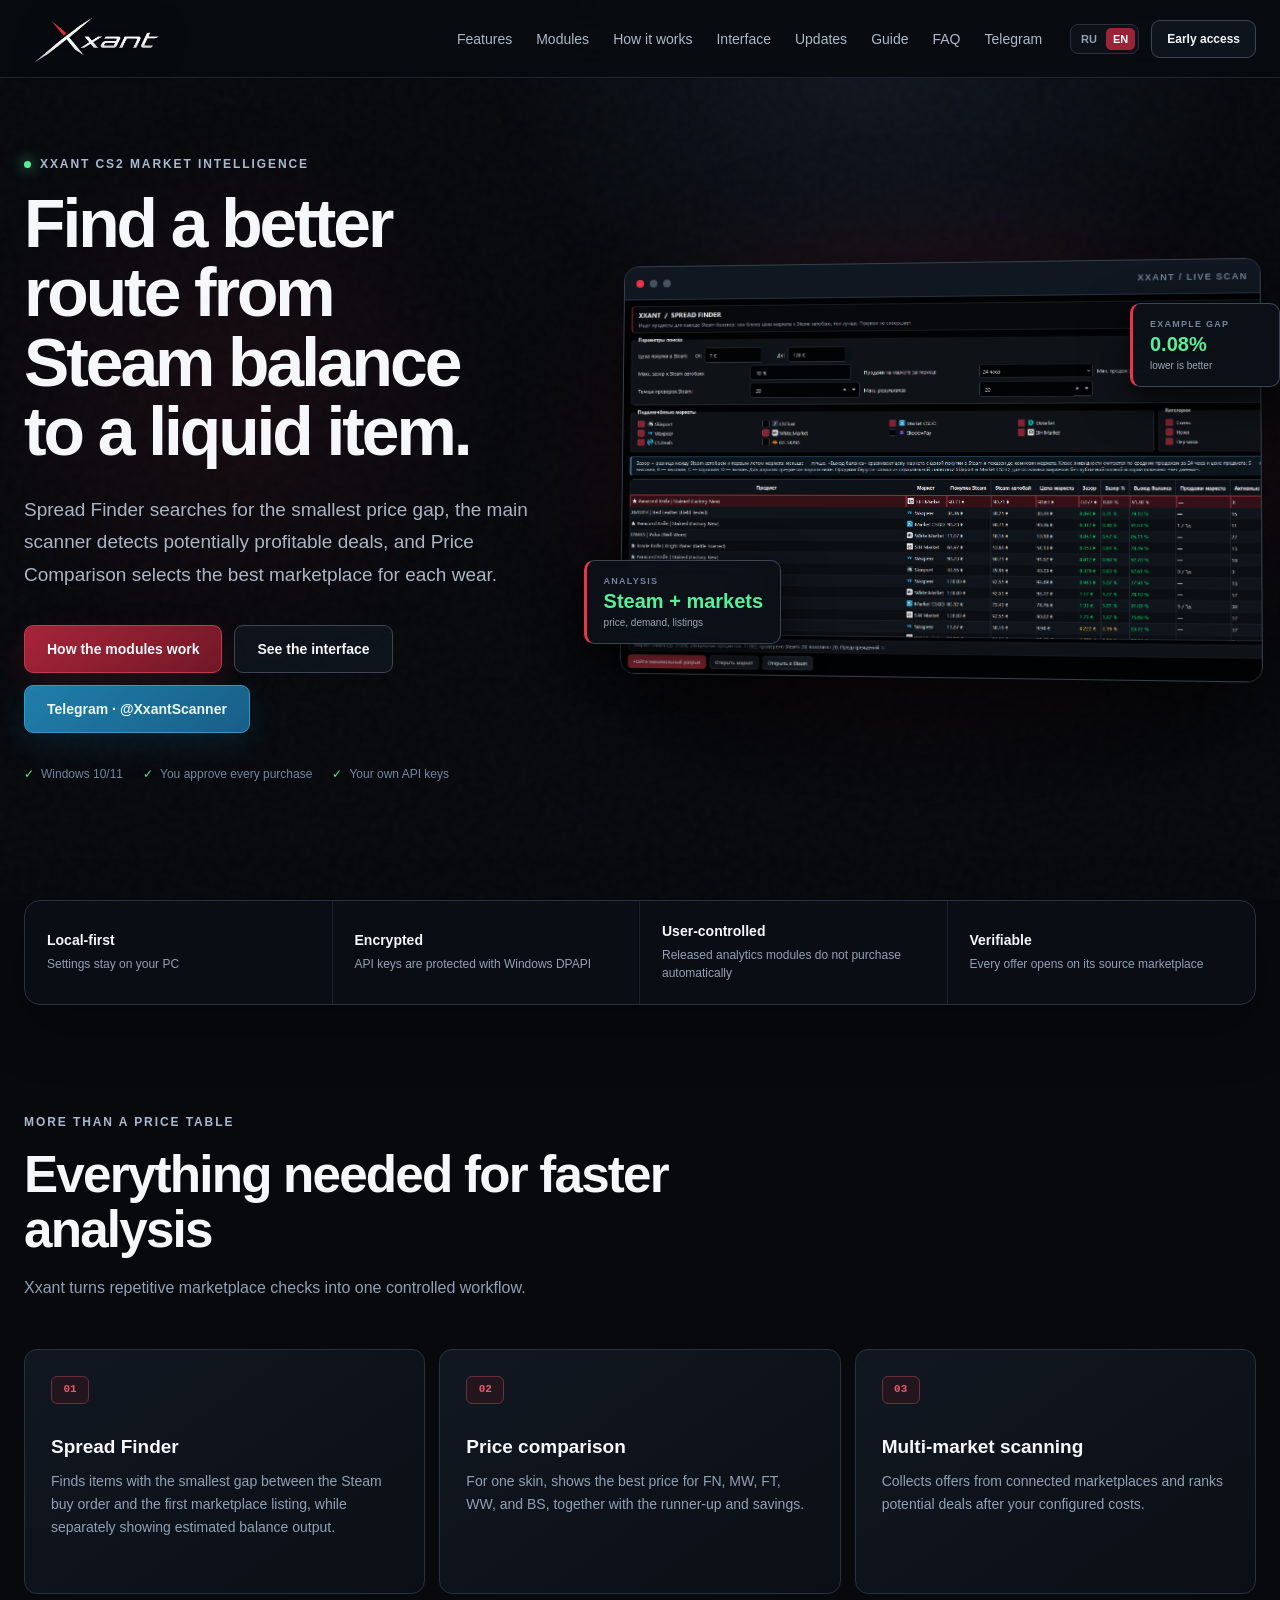
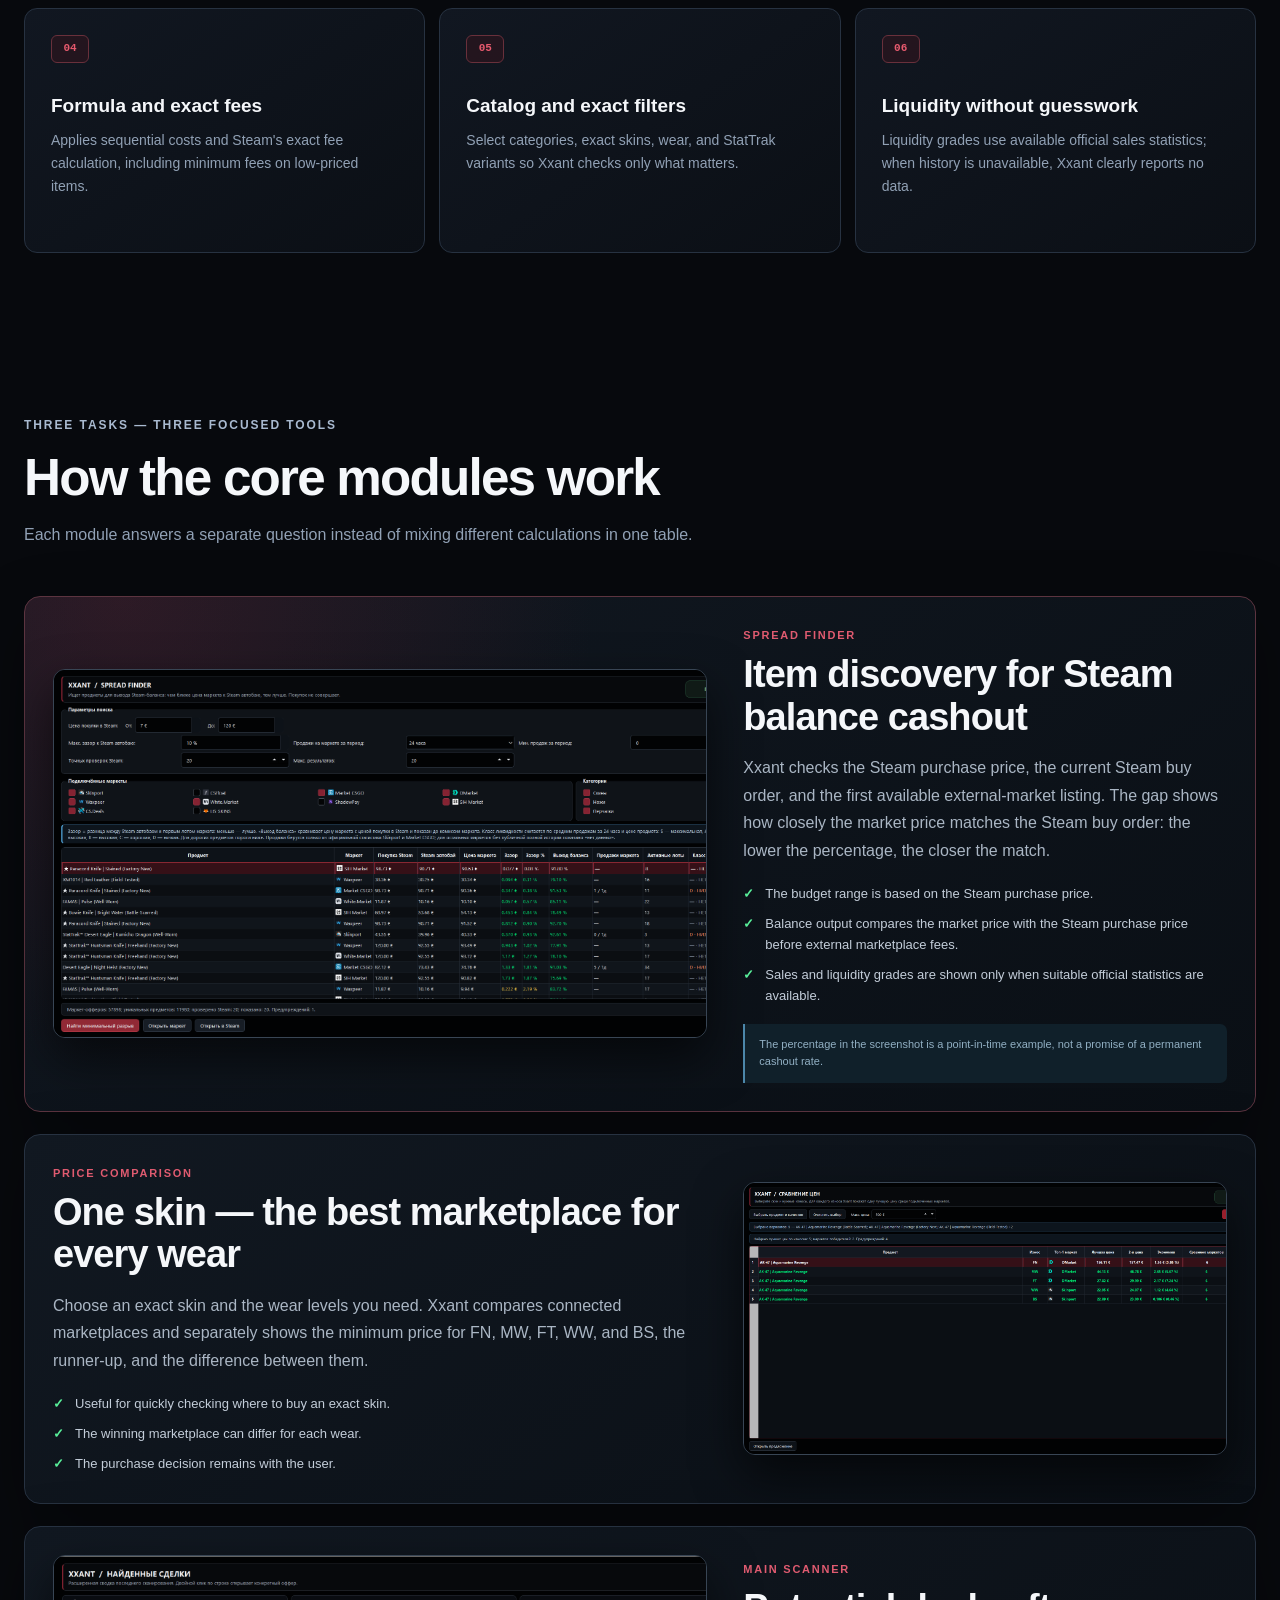
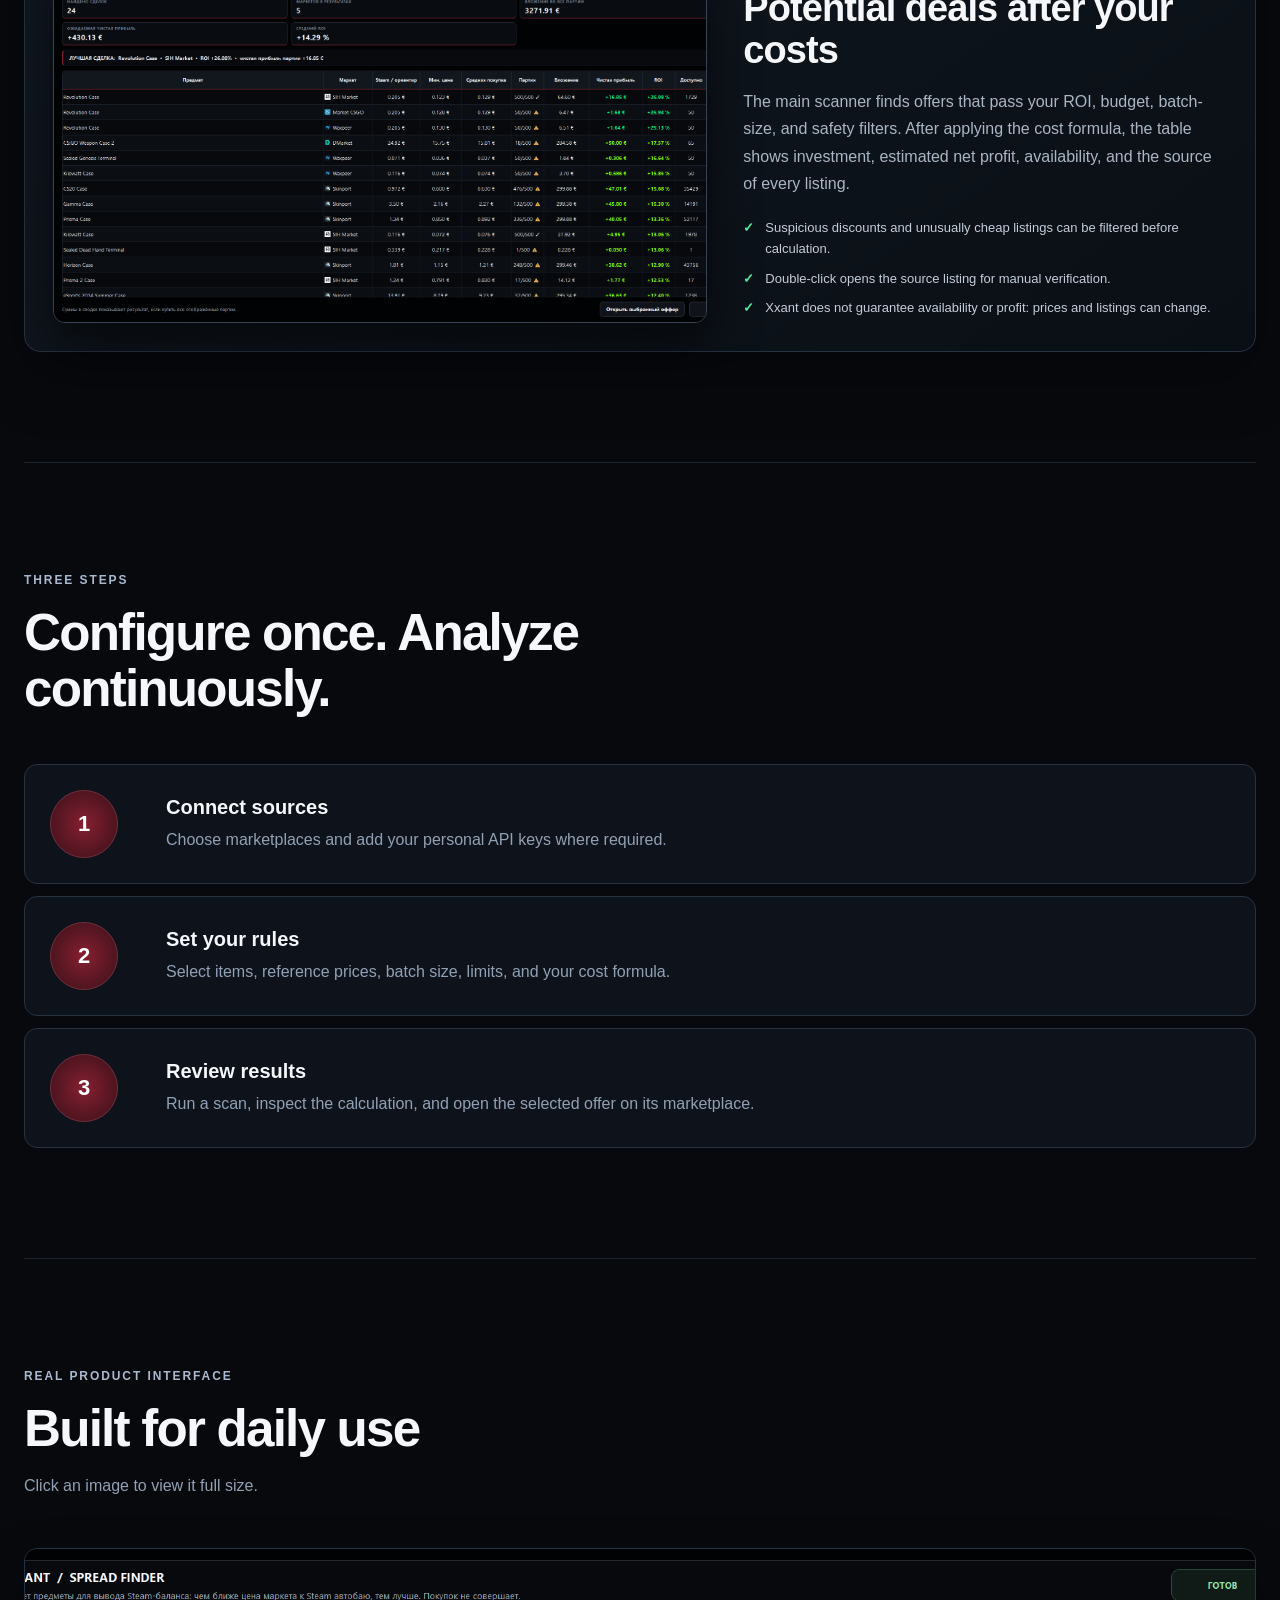
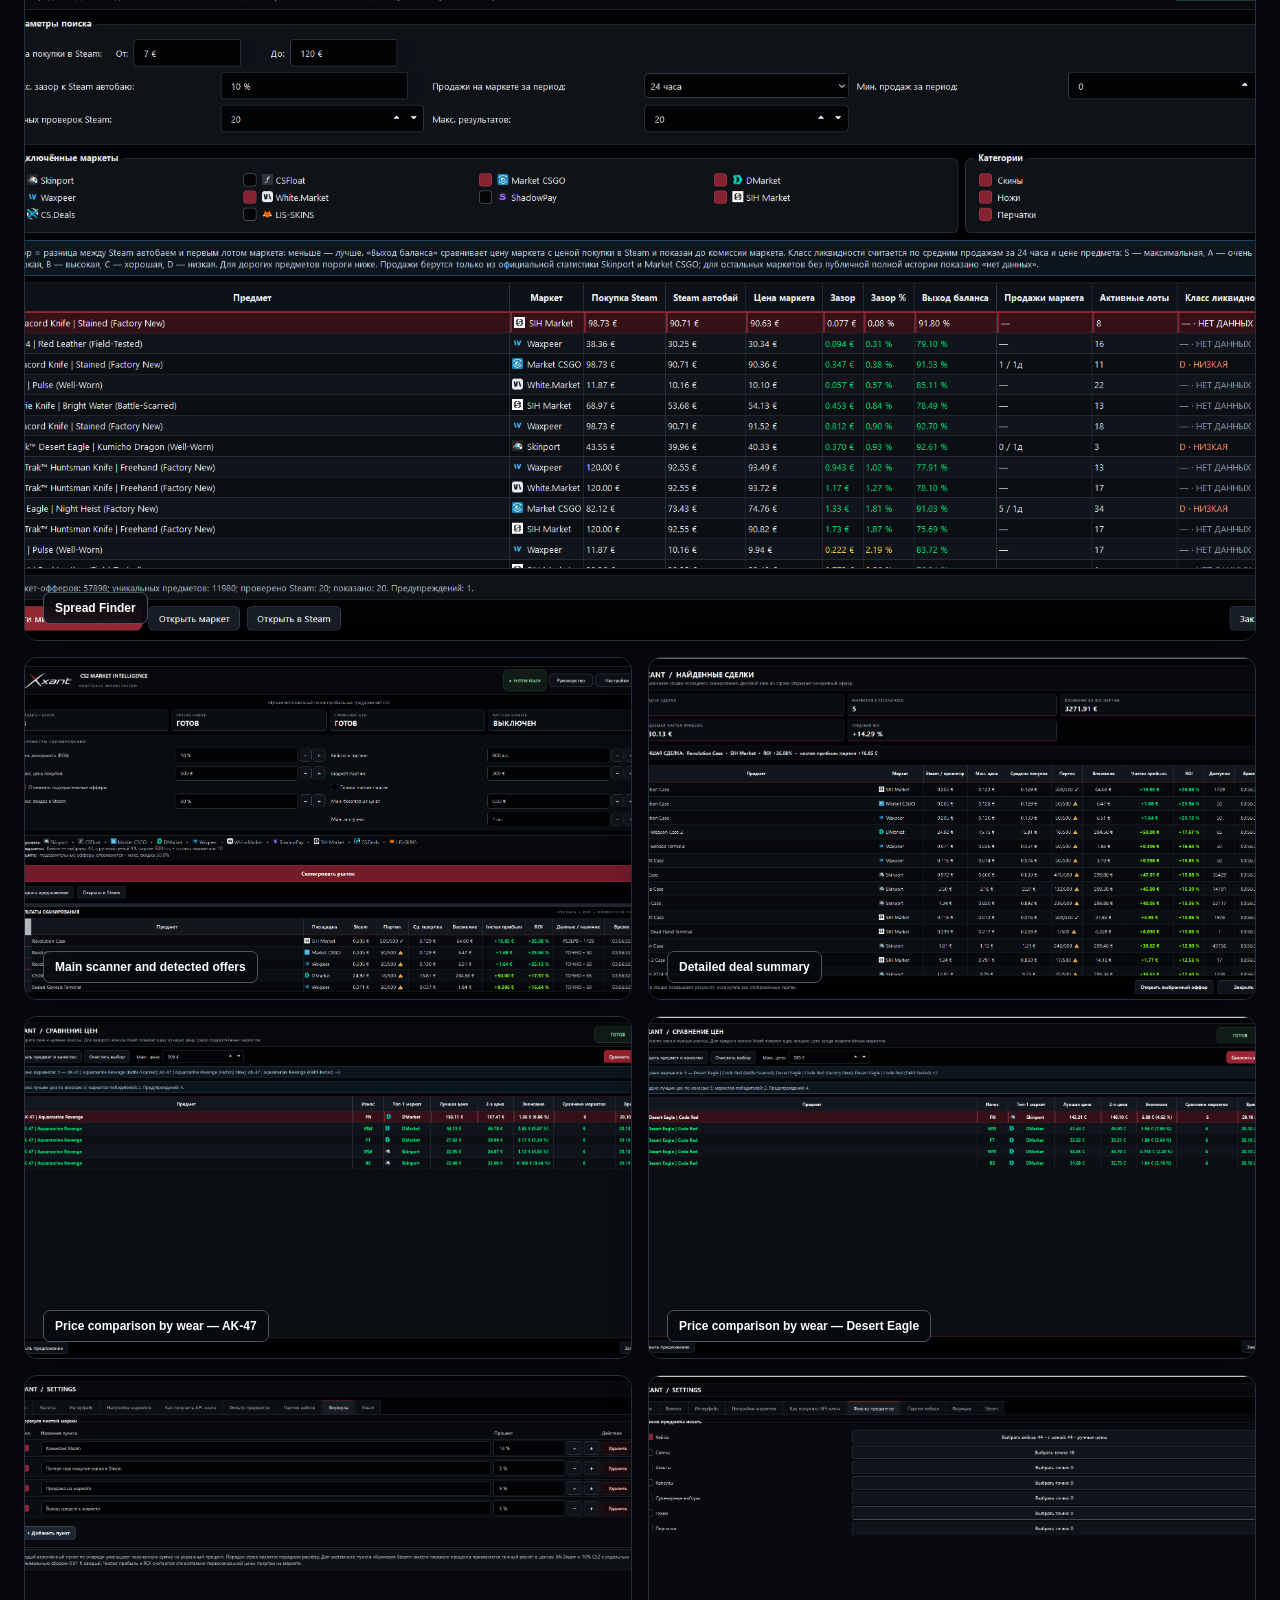
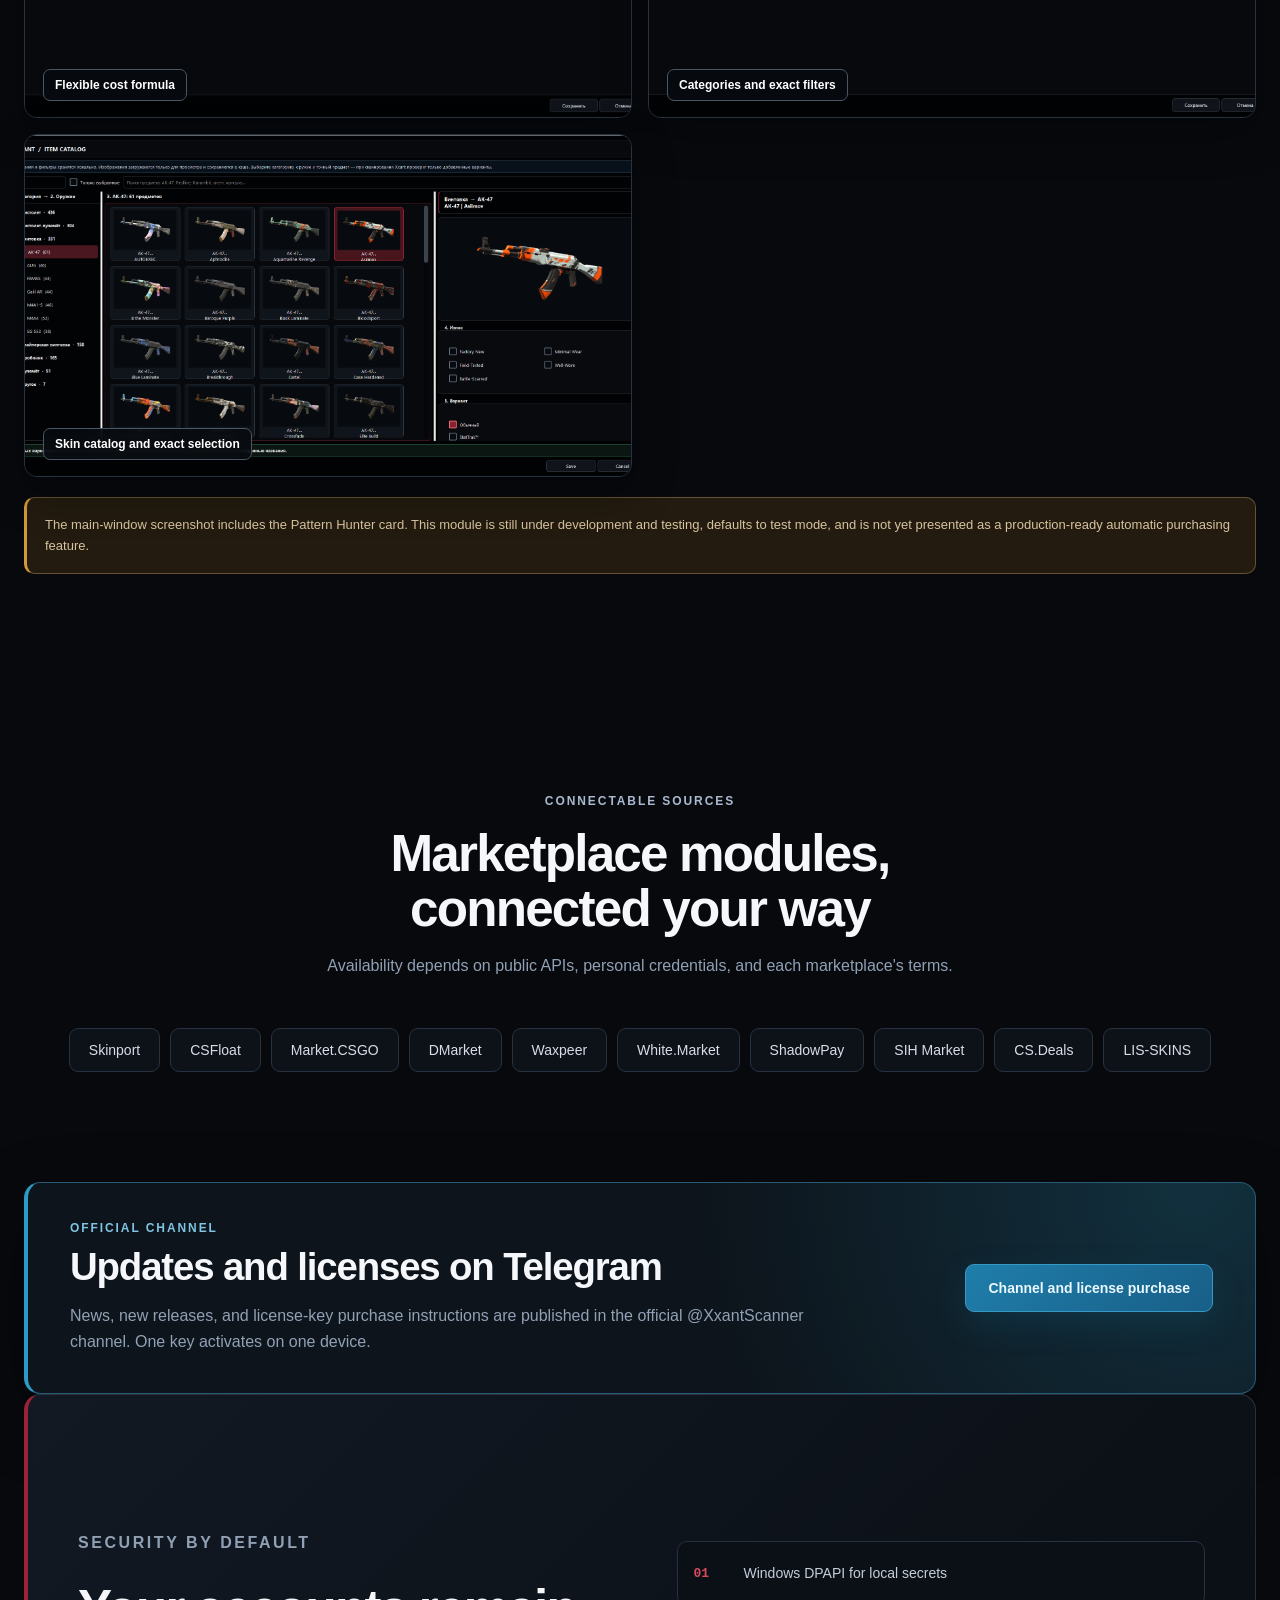
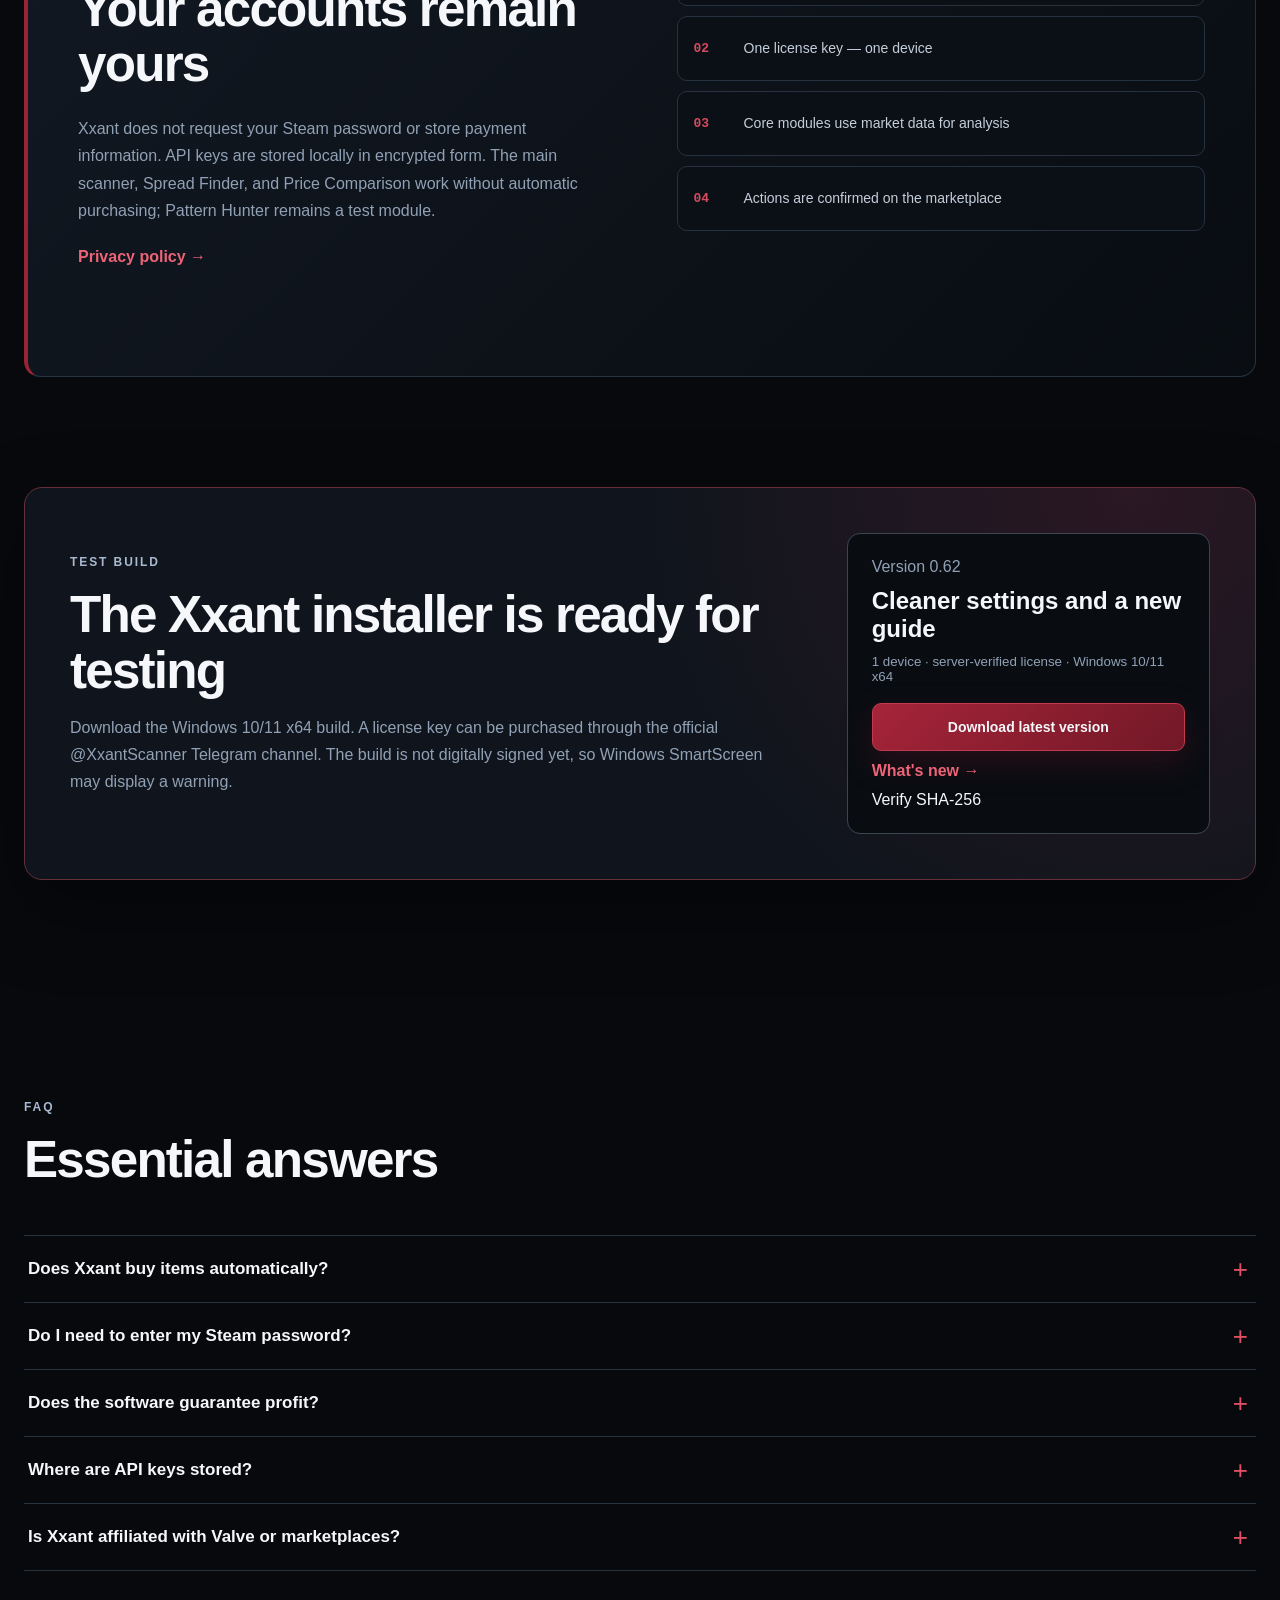
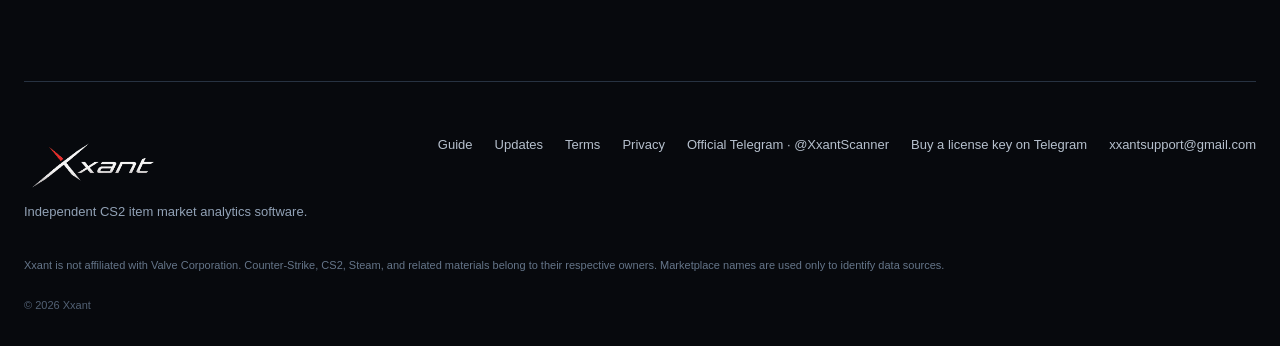
==== commit 0bd1e637: "Publish Xxant v0.62 and refresh guide" ====
--- a/index.html
+++ b/index.html
@@ -42,9 +42,9 @@
         "url": "https://xxantscanner.com/",
         "image": "https://xxantscanner.com/site-assets/xxant-logo.png",
         "operatingSystem": "Windows 10, Windows 11",
-        "softwareVersion": "0.61.0",
-        "dateModified": "2026-10-21",
-        "downloadUrl": "https://xxantscanner.com/downloads/Xxant-CS2-Scanner-Setup.exe?v=0.61.0",
+        "softwareVersion": "0.62.0",
+        "dateModified": "2026-10-31",
+        "downloadUrl": "https://xxantscanner.com/downloads/Xxant-CS2-Scanner-Setup.exe?v=0.62.0",
         "applicationCategory": "BusinessApplication",
         "description": "Xxant CS2 Scanner сравнивает цены Steam и подключённых CS2-маркетов, учитывает комиссии и расходы и показывает предложения с наибольшей потенциальной чистой прибылью и ROI.",
         "publisher": {
@@ -219,10 +219,10 @@
     <section class="section telegram-section reveal" aria-label="Official Telegram channel">
       <div>
         <p class="eyebrow" data-ru="Официальный канал" data-en="Official channel">Официальный канал</p>
-        <h2 data-ru="Обновления Xxant в Telegram" data-en="Xxant updates on Telegram">Обновления Xxant в Telegram</h2>
-        <p data-ru="Новости разработки, новые версии, важные исправления и объявления публикуются в официальном канале @XxantScanner." data-en="Development news, new versions, important fixes, and announcements are published in the official @XxantScanner channel.">Новости разработки, новые версии, важные исправления и объявления публикуются в официальном канале @XxantScanner.</p>
-      </div>
-      <a class="button button-telegram telegram-cta" href="https://t.me/XxantScanner" target="_blank" rel="noopener noreferrer">Открыть @XxantScanner</a>
+        <h2 data-ru="Обновления и лицензия в Telegram" data-en="Updates and licenses on Telegram">Обновления и лицензия в Telegram</h2>
+        <p data-ru="Новости, новые версии и инструкции по покупке лицензионного ключа публикуются в официальном канале @XxantScanner. Один ключ активируется на одном устройстве." data-en="News, new releases, and license-key purchase instructions are published in the official @XxantScanner channel. One key activates on one device.">Новости, новые версии и инструкции по покупке лицензионного ключа публикуются в официальном канале @XxantScanner. Один ключ активируется на одном устройстве.</p>
+      </div>
+      <a class="button button-telegram telegram-cta" href="https://t.me/XxantScanner" target="_blank" rel="noopener noreferrer" data-ru="Канал и покупка лицензии" data-en="Channel and license purchase">Канал и покупка лицензии</a>
     </section>
 
     <section class="section security" id="security">
@@ -245,9 +245,9 @@
         <div>
           <p class="eyebrow" data-ru="Тестовая сборка" data-en="Test build">Тестовая сборка</p>
           <h2 data-ru="Установщик Xxant готов к проверке" data-en="The Xxant installer is ready for testing">Установщик Xxant готов к проверке</h2>
-          <p data-ru="Скачайте тестовую версию для Windows 10/11 x64. Для запуска нужен тестовый лицензионный ключ. Сборка пока не подписана цифровой подписью, поэтому Windows SmartScreen может показать предупреждение." data-en="Download the test build for Windows 10/11 x64. A test license key is required. This build is not digitally signed yet, so Windows SmartScreen may display a warning.">Скачайте тестовую версию для Windows 10/11 x64. Для запуска нужен тестовый лицензионный ключ. Сборка пока не подписана цифровой подписью, поэтому Windows SmartScreen может показать предупреждение.</p>
-        </div>
-        <div class="access-card"><span data-ru="Версия 0.61 Slate UI" data-en="Version 0.61 Slate UI">Версия 0.61 Slate UI</span><strong data-ru="Новый интерфейс, Spread Finder и сравнение цен" data-en="New interface, Spread Finder, and Price Comparison">Новый интерфейс, Spread Finder и сравнение цен</strong><small data-ru="1 устройство · проверка лицензии сервером · Windows 10/11 x64" data-en="1 device · server-verified license · Windows 10/11 x64">1 устройство · проверка лицензии сервером · Windows 10/11 x64</small><a class="button button-primary" href="downloads/Xxant-CS2-Scanner-Setup.exe?v=0.61.0" data-ru="Скачать тестовую версию" data-en="Download test build">Скачать тестовую версию</a><a class="text-link" href="updates.html" data-ru="Что изменилось →" data-en="What's new →">Что изменилось →</a><a href="downloads/Xxant-CS2-Scanner-Setup.exe.sha256?v=0.61.0" data-ru="Проверить SHA-256" data-en="Verify SHA-256">Проверить SHA-256</a></div>
+          <p data-ru="Скачайте версию для Windows 10/11 x64. Лицензионный ключ можно приобрести через официальный Telegram-канал @XxantScanner. Сборка пока не подписана цифровой подписью, поэтому Windows SmartScreen может показать предупреждение." data-en="Download the Windows 10/11 x64 build. A license key can be purchased through the official @XxantScanner Telegram channel. The build is not digitally signed yet, so Windows SmartScreen may display a warning.">Скачайте версию для Windows 10/11 x64. Лицензионный ключ можно приобрести через официальный Telegram-канал @XxantScanner. Сборка пока не подписана цифровой подписью, поэтому Windows SmartScreen может показать предупреждение.</p>
+        </div>
+        <div class="access-card"><span data-ru="Версия 0.62" data-en="Version 0.62">Версия 0.62</span><strong data-ru="Чистые настройки и новое руководство" data-en="Cleaner settings and a new guide">Чистые настройки и новое руководство</strong><small data-ru="1 устройство · проверка лицензии сервером · Windows 10/11 x64" data-en="1 device · server-verified license · Windows 10/11 x64">1 устройство · проверка лицензии сервером · Windows 10/11 x64</small><a class="button button-primary" href="downloads/Xxant-CS2-Scanner-Setup.exe?v=0.62.0" data-ru="Скачать актуальную версию" data-en="Download latest version">Скачать актуальную версию</a><a class="text-link" href="updates.html" data-ru="Что изменилось →" data-en="What's new →">Что изменилось →</a><a href="downloads/Xxant-CS2-Scanner-Setup.exe.sha256?v=0.62.0" data-ru="Проверить SHA-256" data-en="Verify SHA-256">Проверить SHA-256</a></div>
       </div>
     </section>
 
@@ -271,7 +271,7 @@
       <a href="terms.html" data-ru="Условия" data-en="Terms">Условия</a>
       <a href="privacy.html" data-ru="Конфиденциальность" data-en="Privacy">Конфиденциальность</a>
       <a href="https://t.me/XxantScanner" target="_blank" rel="noopener noreferrer" data-ru="Официальный Telegram · @XxantScanner" data-en="Official Telegram · @XxantScanner">Официальный Telegram · @XxantScanner</a>
-      <a href="https://t.me/XxantOfficial" target="_blank" rel="noopener noreferrer" data-ru="Купить лицензию / Поддержка" data-en="Buy License / Support">Купить лицензию / Поддержка</a>
+      <a href="https://t.me/XxantScanner" target="_blank" rel="noopener noreferrer" data-ru="Купить лицензионный ключ в Telegram" data-en="Buy a license key on Telegram">Купить лицензионный ключ в Telegram</a>
       <a href="mailto:xxantsupport@gmail.com">xxantsupport@gmail.com</a>
     </div>
     <p class="legal" data-ru="Xxant не связан с Valve Corporation. Counter-Strike, CS2, Steam и связанные материалы принадлежат соответствующим правообладателям. Названия площадок используются только для идентификации источников данных." data-en="Xxant is not affiliated with Valve Corporation. Counter-Strike, CS2, Steam, and related materials belong to their respective owners. Marketplace names are used only to identify data sources.">Xxant не связан с Valve Corporation. Counter-Strike, CS2, Steam и связанные материалы принадлежат соответствующим правообладателям. Названия площадок используются только для идентификации источников данных.</p>
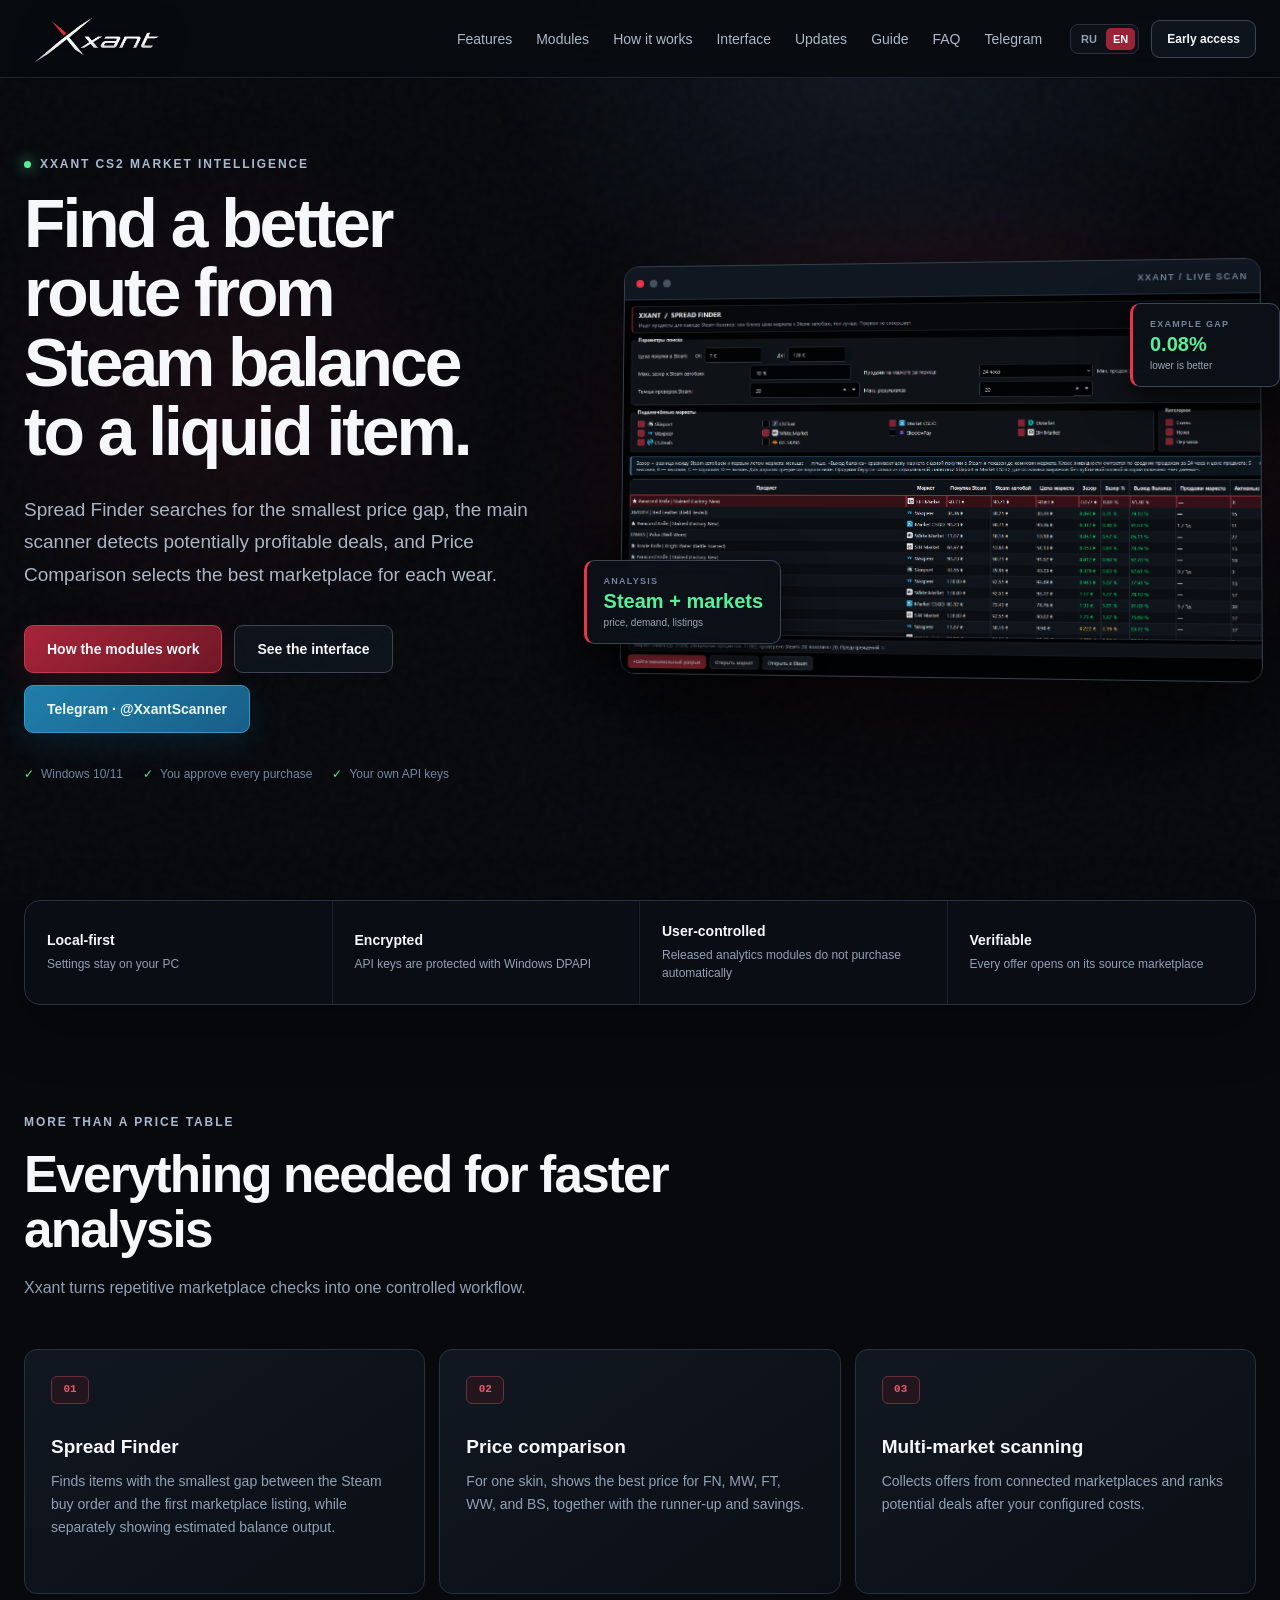
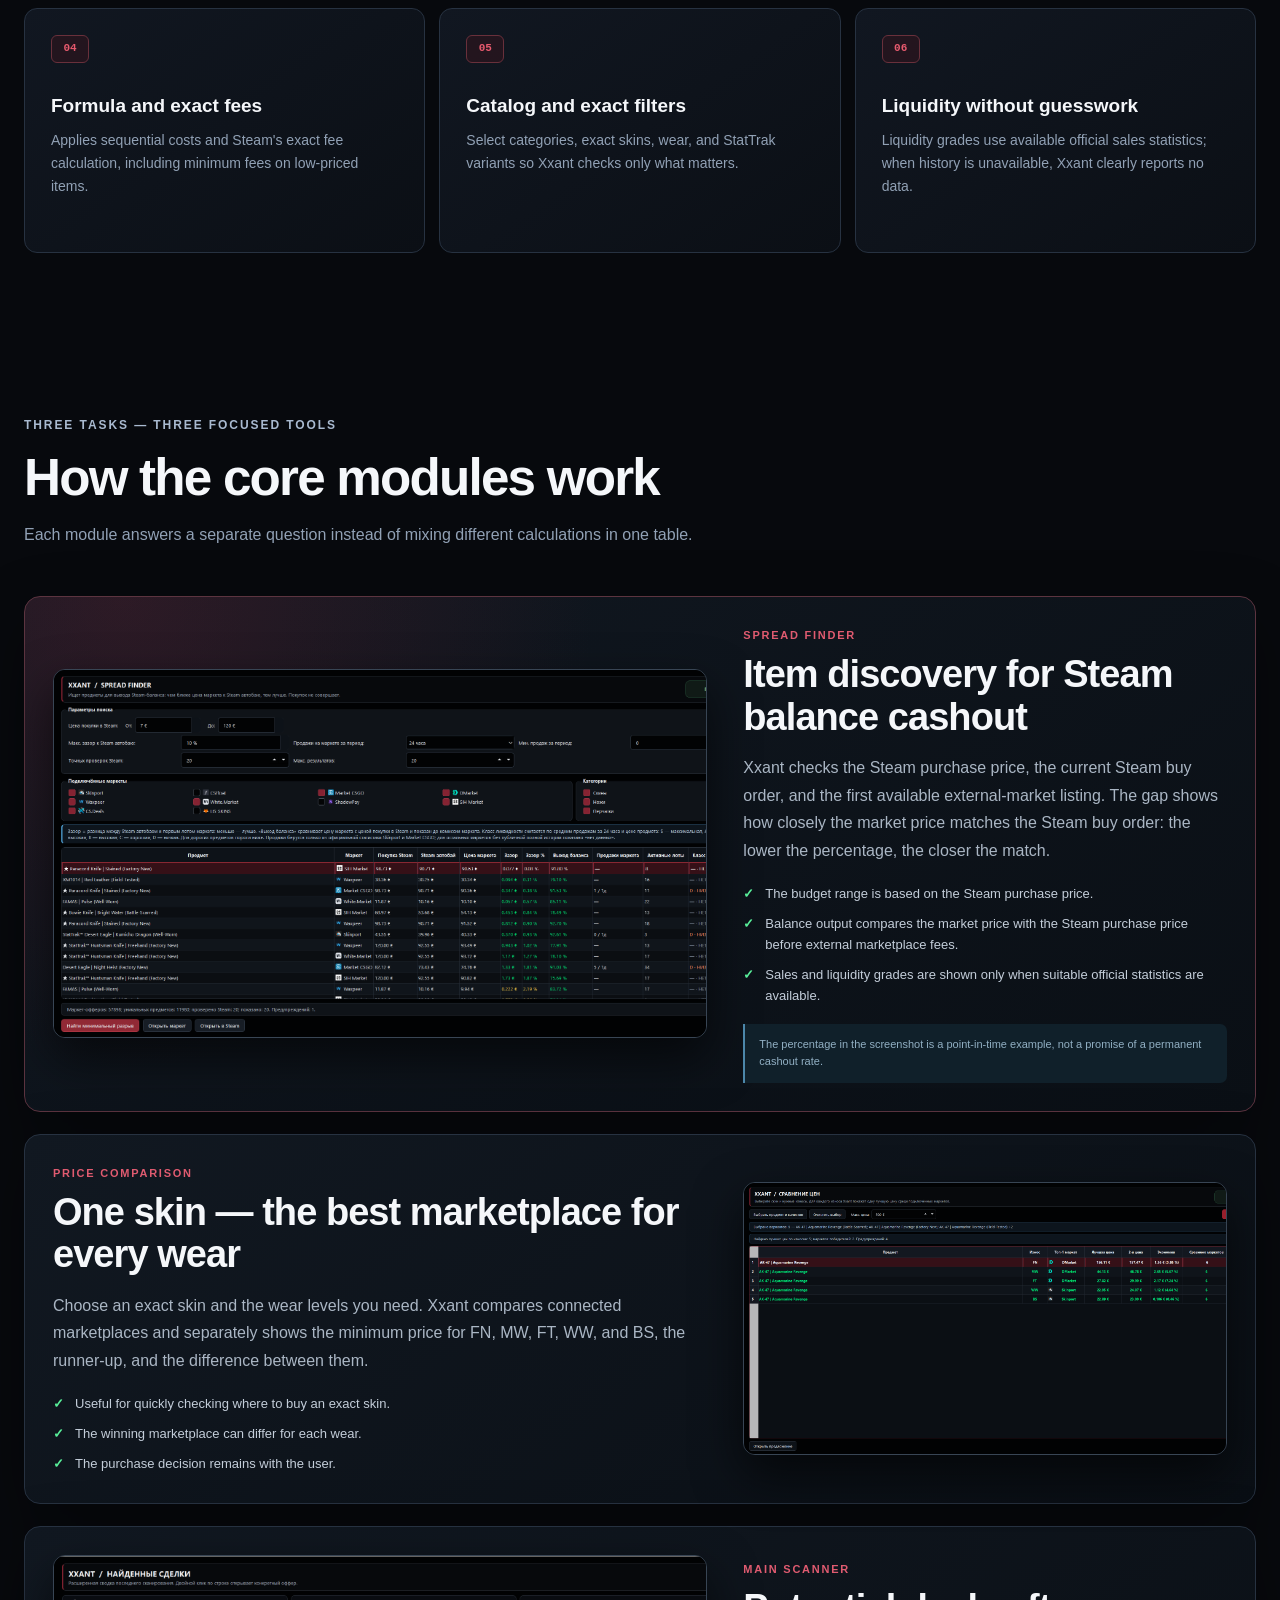
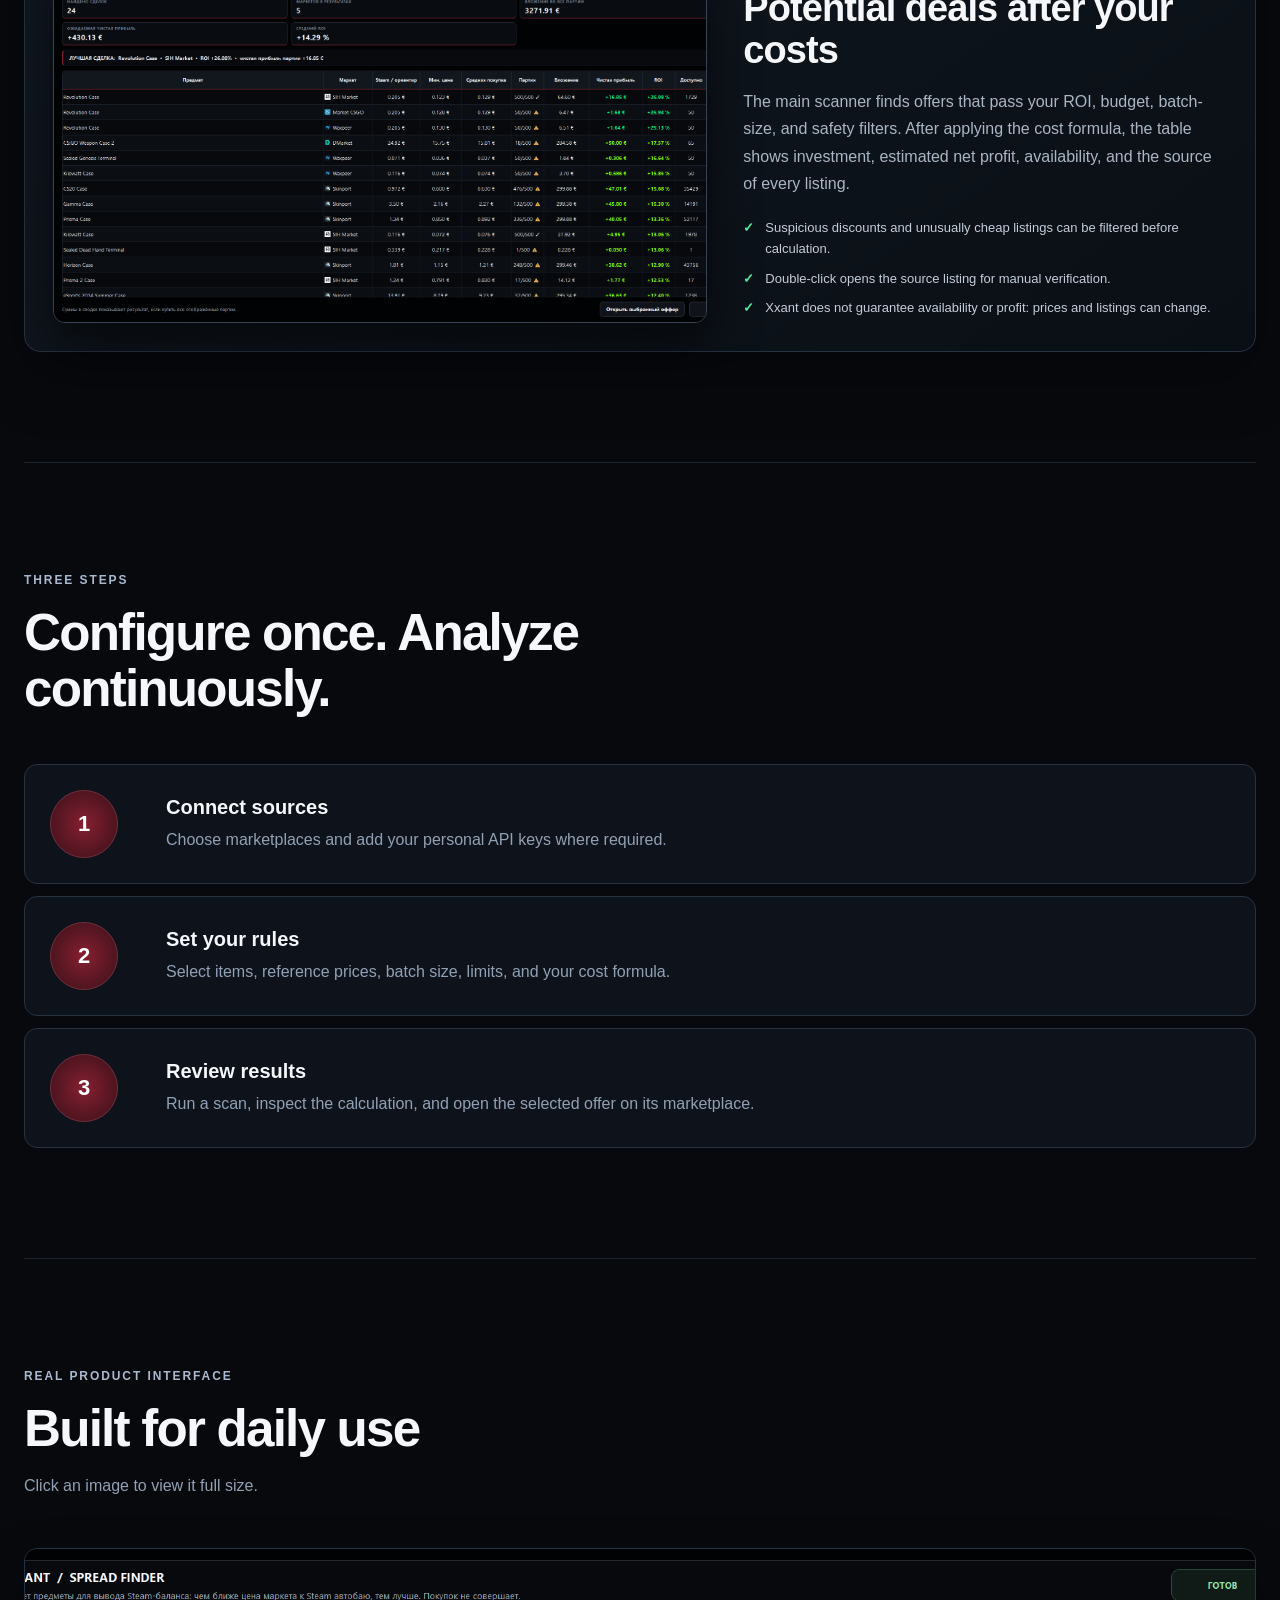
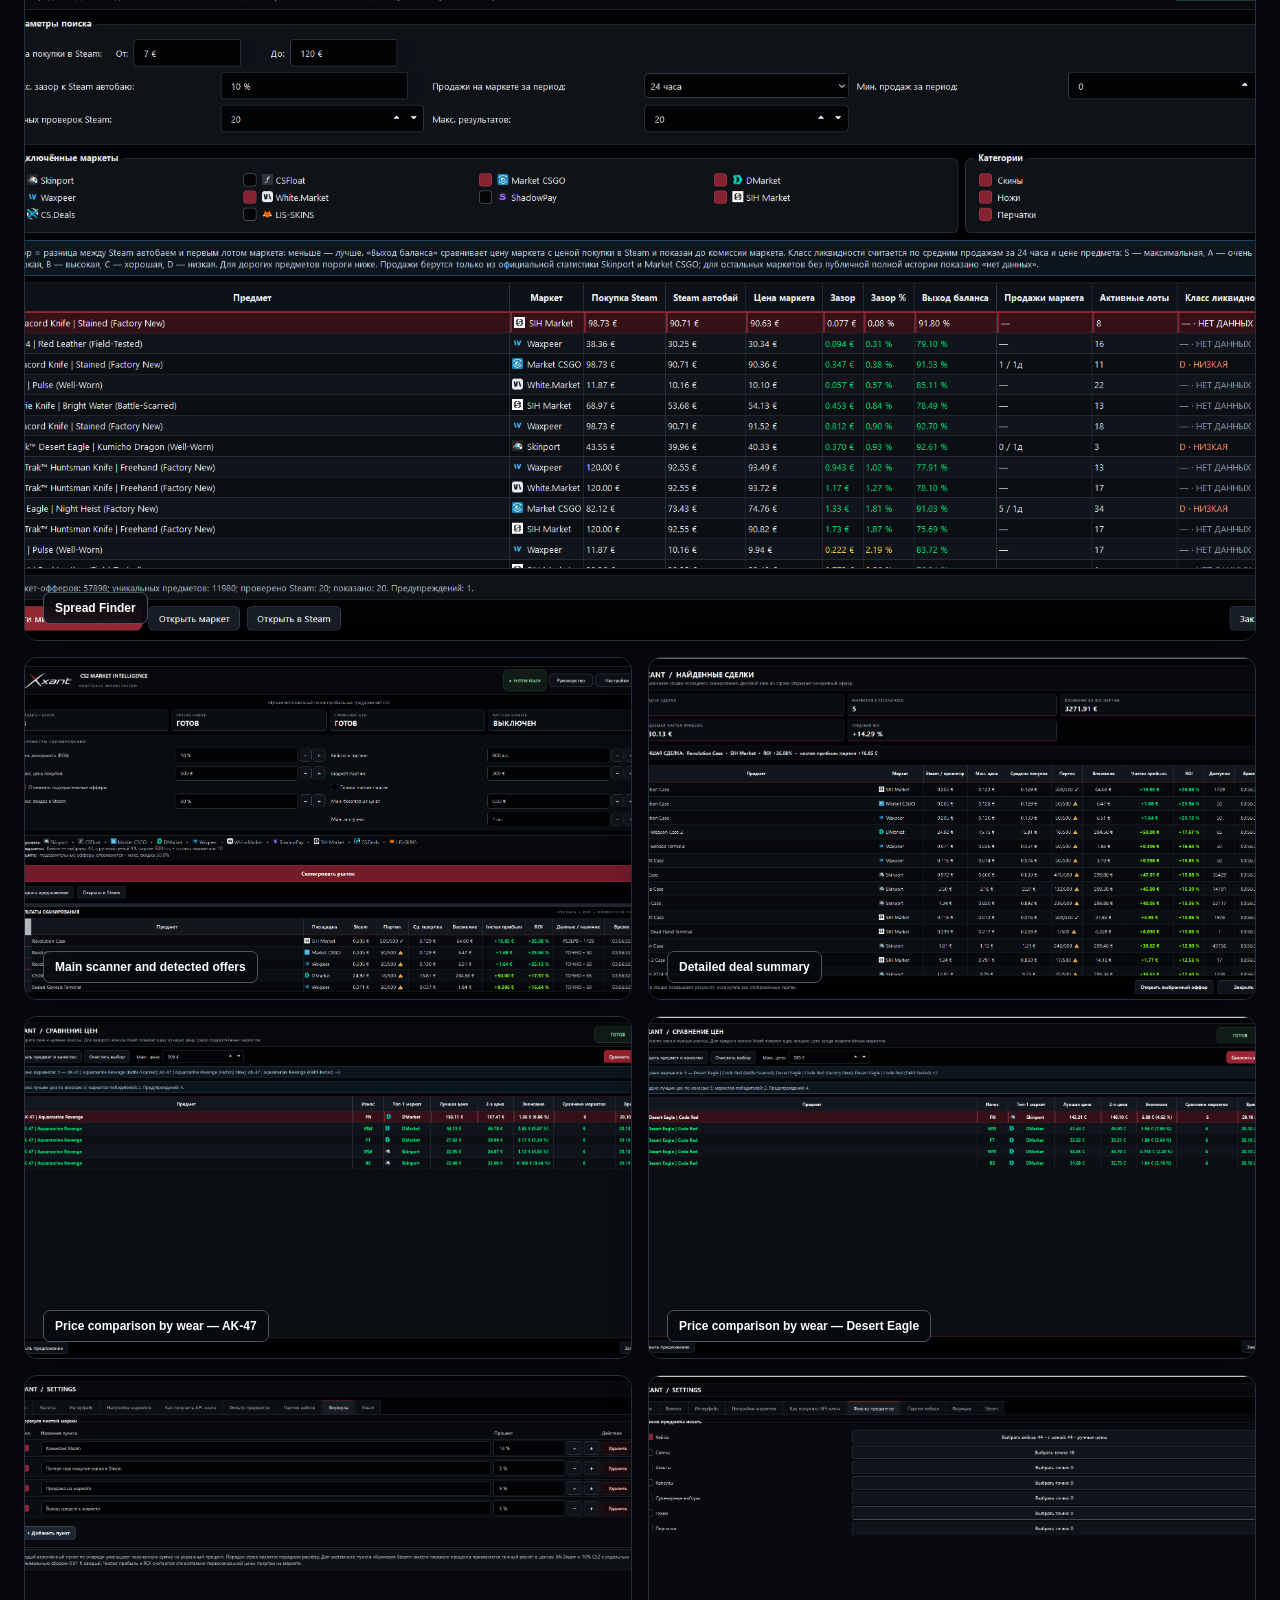
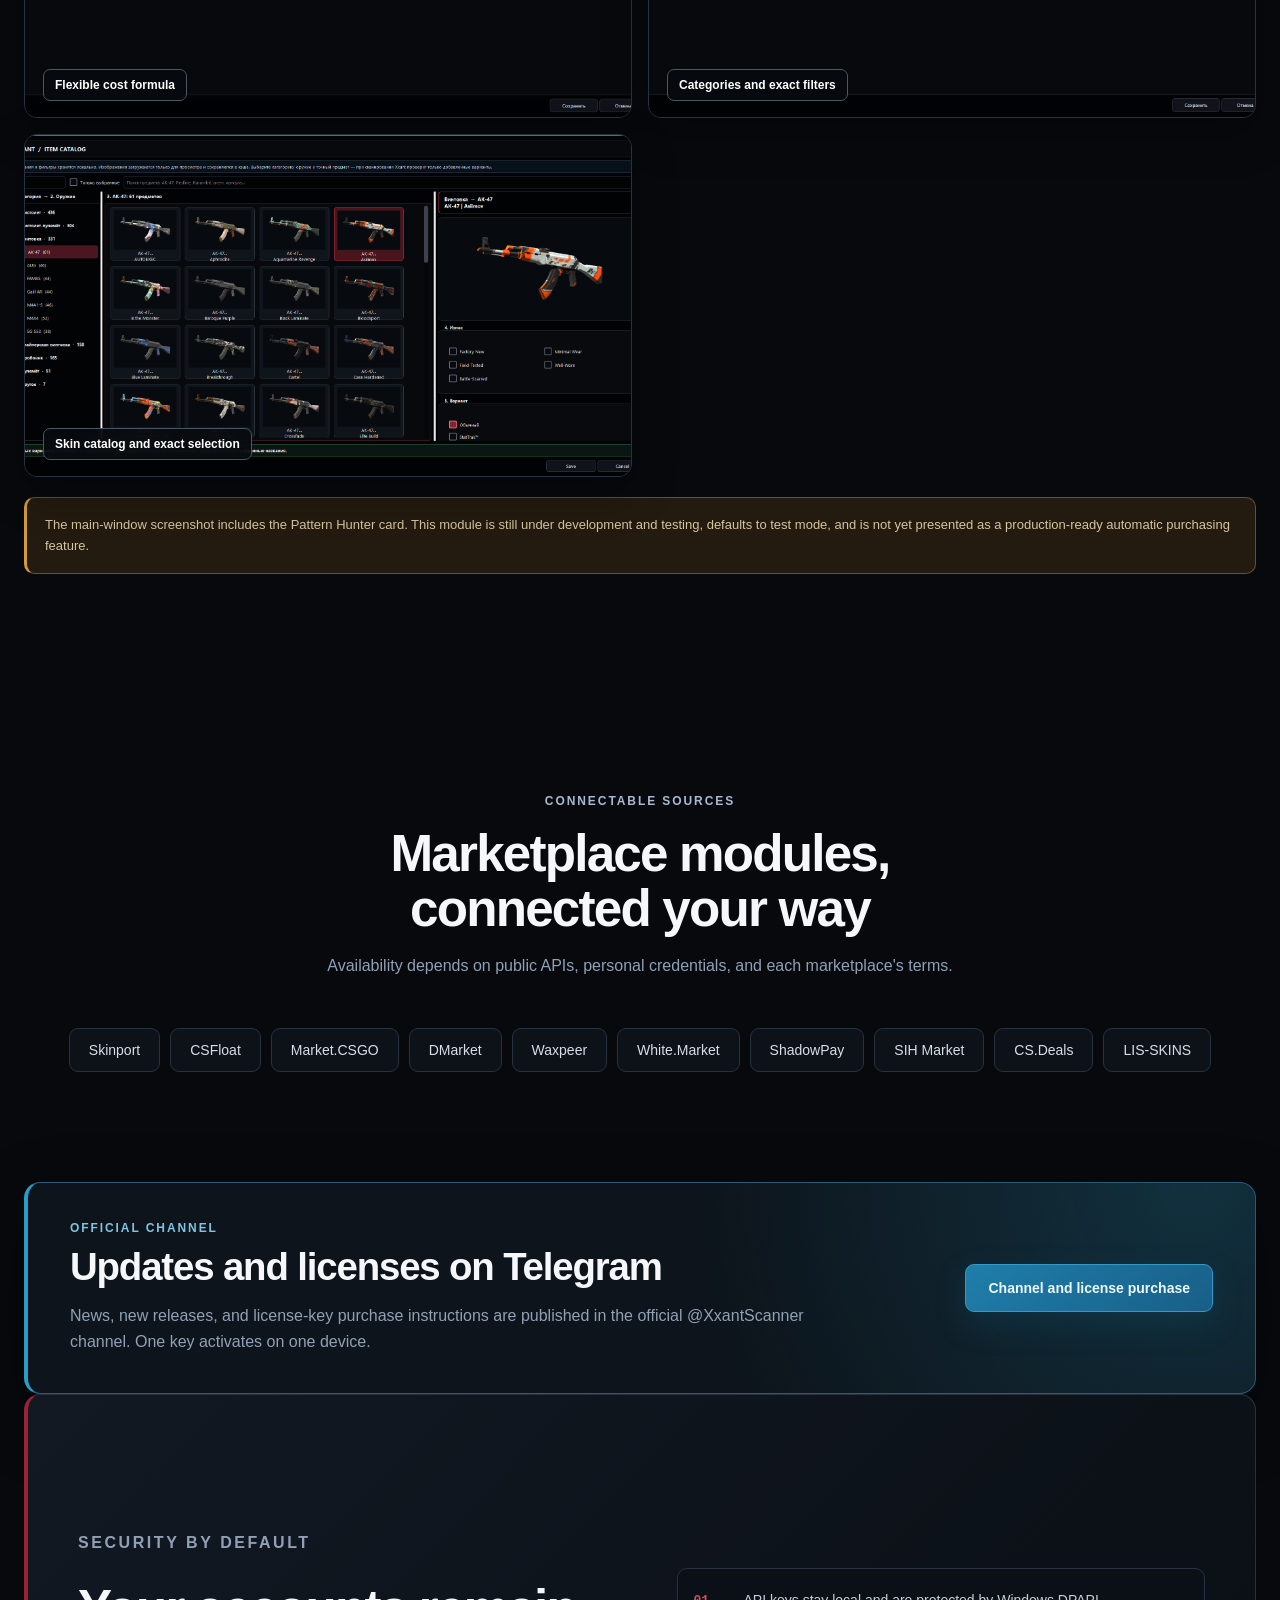
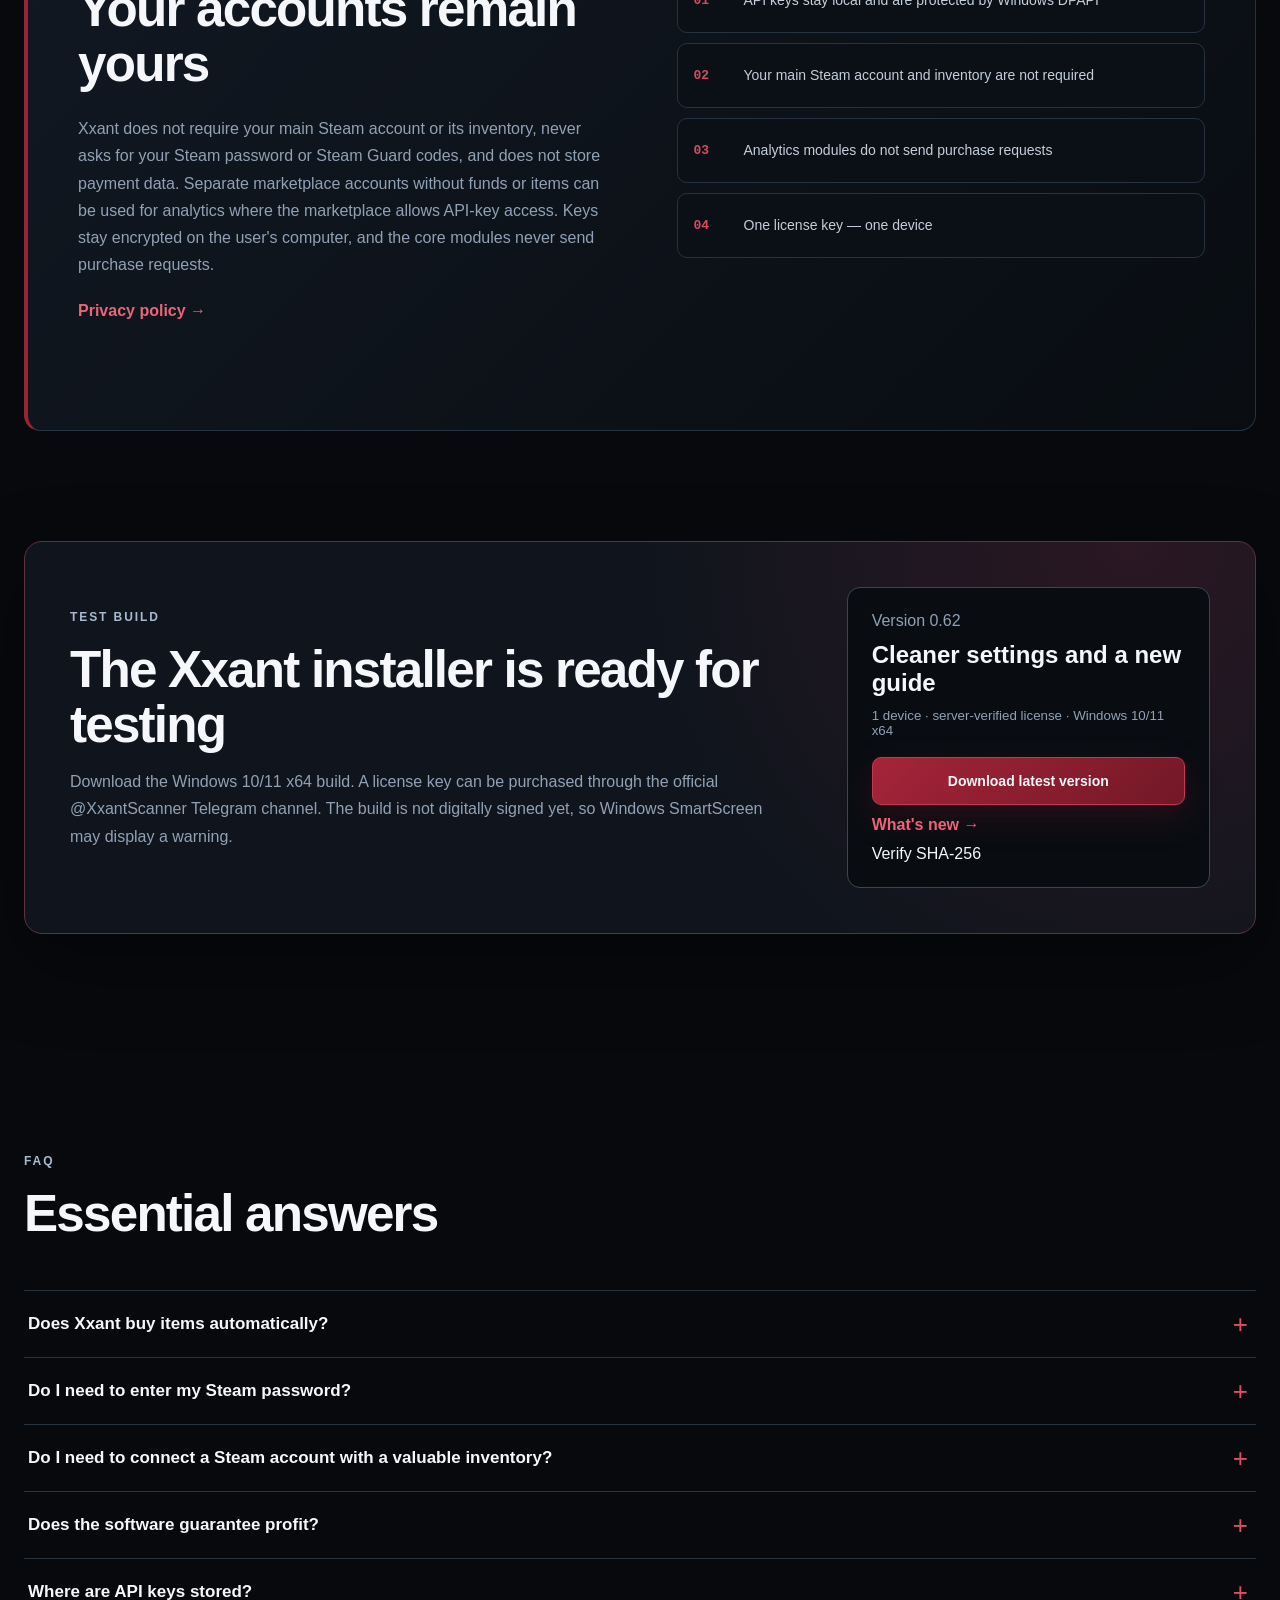
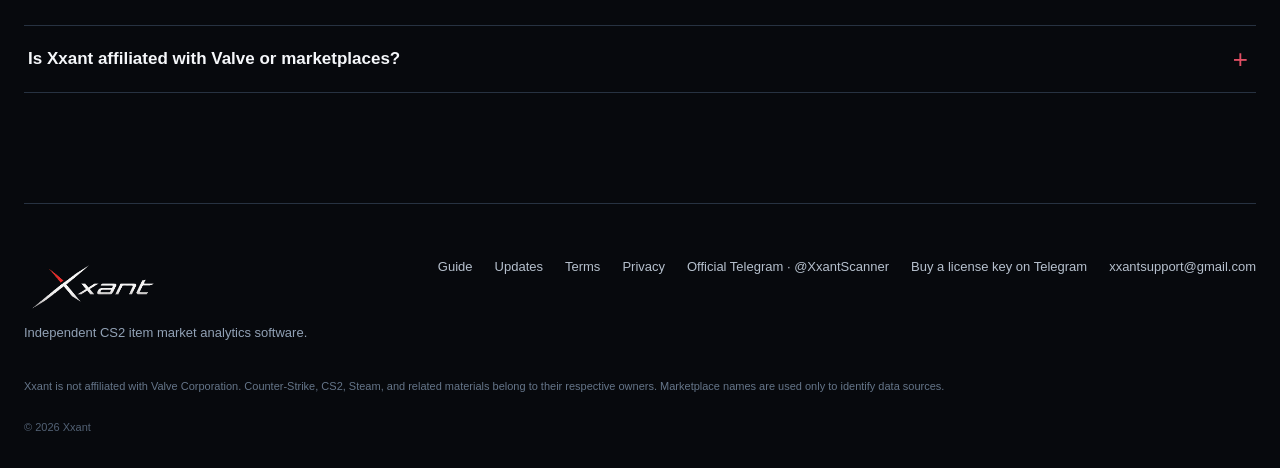
==== commit dffdf3bc: "Clarify API and account safety" ====
--- a/index.html
+++ b/index.html
@@ -229,14 +229,14 @@
       <div class="security-copy reveal">
         <p class="eyebrow" data-ru="Безопасность по умолчанию" data-en="Security by default">Безопасность по умолчанию</p>
         <h2 data-ru="Ваши аккаунты остаются вашими" data-en="Your accounts remain yours">Ваши аккаунты остаются вашими</h2>
-        <p data-ru="Xxant не запрашивает пароль Steam и не хранит платёжные данные. API-ключи сохраняются локально в зашифрованном виде. Основной сканер, Spread Finder и сравнение цен работают без автоматической покупки; Pattern Hunter пока остаётся тестовым модулем." data-en="Xxant does not request your Steam password or store payment information. API keys are stored locally in encrypted form. The main scanner, Spread Finder, and Price Comparison work without automatic purchasing; Pattern Hunter remains a test module.">Xxant не запрашивает пароль Steam и не хранит платёжные данные. API-ключи сохраняются локально в зашифрованном виде. Основной сканер, Spread Finder и сравнение цен работают без автоматической покупки; Pattern Hunter пока остаётся тестовым модулем.</p>
+        <p data-ru="Xxant не требует подключать основной Steam-аккаунт с инвентарём, не запрашивает пароль Steam или коды Steam Guard и не хранит платёжные данные. Для аналитических запросов можно использовать отдельные аккаунты маркетов без баланса и предметов — там, где площадка разрешает получить API-ключ. Ключи сохраняются только на компьютере пользователя в зашифрованном виде, а основные модули не отправляют запросы покупки." data-en="Xxant does not require your main Steam account or its inventory, never asks for your Steam password or Steam Guard codes, and does not store payment data. Separate marketplace accounts without funds or items can be used for analytics where the marketplace allows API-key access. Keys stay encrypted on the user's computer, and the core modules never send purchase requests.">Xxant не требует подключать основной Steam-аккаунт с инвентарём, не запрашивает пароль Steam или коды Steam Guard и не хранит платёжные данные. Для аналитических запросов можно использовать отдельные аккаунты маркетов без баланса и предметов — там, где площадка разрешает получить API-ключ. Ключи сохраняются только на компьютере пользователя в зашифрованном виде, а основные модули не отправляют запросы покупки.</p>
         <a class="text-link" href="privacy.html" data-ru="Политика конфиденциальности →" data-en="Privacy policy →">Политика конфиденциальности →</a>
       </div>
       <div class="security-list reveal">
-        <div><b>01</b><span data-ru="Windows DPAPI для локальных секретов" data-en="Windows DPAPI for local secrets">Windows DPAPI для локальных секретов</span></div>
-        <div><b>02</b><span data-ru="Один лицензионный ключ — одно устройство" data-en="One license key — one device">Один лицензионный ключ — одно устройство</span></div>
-        <div><b>03</b><span data-ru="Основные модули используют рыночные данные для анализа" data-en="Core modules use market data for analysis">Основные модули используют рыночные данные для анализа</span></div>
-        <div><b>04</b><span data-ru="Подтверждение действий на стороне площадки" data-en="Actions are confirmed on the marketplace">Подтверждение действий на стороне площадки</span></div>
+        <div><b>01</b><span data-ru="API-ключи хранятся локально и защищены Windows DPAPI" data-en="API keys stay local and are protected by Windows DPAPI">API-ключи хранятся локально и защищены Windows DPAPI</span></div>
+        <div><b>02</b><span data-ru="Основной Steam-аккаунт с инвентарём подключать не требуется" data-en="Your main Steam account and inventory are not required">Основной Steam-аккаунт с инвентарём подключать не требуется</span></div>
+        <div><b>03</b><span data-ru="Аналитические модули не отправляют запросы покупки" data-en="Analytics modules do not send purchase requests">Аналитические модули не отправляют запросы покупки</span></div>
+        <div><b>04</b><span data-ru="Один лицензионный ключ — одно устройство" data-en="One license key — one device">Один лицензионный ключ — одно устройство</span></div>
       </div>
     </section>
 
@@ -256,6 +256,7 @@
       <div class="faq-list">
         <details class="reveal"><summary data-ru="Xxant покупает предметы автоматически?" data-en="Does Xxant buy items automatically?">Xxant покупает предметы автоматически?</summary><p data-ru="Основной сканер, Spread Finder и сравнение цен ничего не покупают: они анализируют данные и открывают выбранный оффер для ручного решения. Pattern Hunter находится в разработке и тестировании, по умолчанию использует тестовый режим без buy-запросов и пока не считается готовой функцией автопокупки." data-en="The main scanner, Spread Finder, and Price Comparison never buy anything: they analyze data and open the selected listing for a manual decision. Pattern Hunter is still under development and testing, defaults to test mode without buy requests, and is not yet considered a production-ready autobuy feature.">Основной сканер, Spread Finder и сравнение цен ничего не покупают: они анализируют данные и открывают выбранный оффер для ручного решения. Pattern Hunter находится в разработке и тестировании, по умолчанию использует тестовый режим без buy-запросов и пока не считается готовой функцией автопокупки.</p></details>
         <details class="reveal"><summary data-ru="Нужно ли вводить пароль Steam?" data-en="Do I need to enter my Steam password?">Нужно ли вводить пароль Steam?</summary><p data-ru="Нет. В Xxant нет поля для пароля Steam. Авторизация происходит только на официальных сайтах, открытых в вашем браузере." data-en="No. Xxant has no Steam-password field. Authentication occurs only on official sites opened in your browser.">Нет. В Xxant нет поля для пароля Steam. Авторизация происходит только на официальных сайтах, открытых в вашем браузере.</p></details>
+        <details class="reveal"><summary data-ru="Нужно ли подключать Steam-аккаунт с дорогим инвентарём?" data-en="Do I need to connect a Steam account with a valuable inventory?">Нужно ли подключать Steam-аккаунт с дорогим инвентарём?</summary><p data-ru="Нет. Для получения рыночных данных можно использовать отдельные аккаунты маркетов без баланса и предметов, если правила площадки позволяют выдать им API-ключ. Наличие CS2 в библиотеке такого аккаунта для работы сканера не требуется." data-en="No. Separate marketplace accounts without funds or items can provide market data when the marketplace permits API-key access. The scanner does not require CS2 to be present in that account's library.">Нет. Для получения рыночных данных можно использовать отдельные аккаунты маркетов без баланса и предметов, если правила площадки позволяют выдать им API-ключ. Наличие CS2 в библиотеке такого аккаунта для работы сканера не требуется.</p></details>
         <details class="reveal"><summary data-ru="Гарантирует ли программа прибыль?" data-en="Does the software guarantee profit?">Гарантирует ли программа прибыль?</summary><p data-ru="Нет. Результаты являются расчётной оценкой по данным API и настройкам пользователя. Цены и наличие могут измениться." data-en="No. Results are estimates based on API data and your settings. Prices and availability can change.">Нет. Результаты являются расчётной оценкой по данным API и настройкам пользователя. Цены и наличие могут измениться.</p></details>
         <details class="reveal"><summary data-ru="Где хранятся API-ключи?" data-en="Where are API keys stored?">Где хранятся API-ключи?</summary><p data-ru="Локально на компьютере пользователя, в файле, зашифрованном средствами Windows DPAPI." data-en="Locally on the user's computer in a file encrypted with Windows DPAPI.">Локально на компьютере пользователя, в файле, зашифрованном средствами Windows DPAPI.</p></details>
         <details class="reveal"><summary data-ru="Xxant связан с Valve или маркетами?" data-en="Is Xxant affiliated with Valve or marketplaces?">Xxant связан с Valve или маркетами?</summary><p data-ru="Нет. Xxant — независимый аналитический продукт и не является официальным продуктом Valve или перечисленных торговых площадок." data-en="No. Xxant is an independent analytics product and is not an official product of Valve or any listed marketplace.">Нет. Xxant — независимый аналитический продукт и не является официальным продуктом Valve или перечисленных торговых площадок.</p></details>
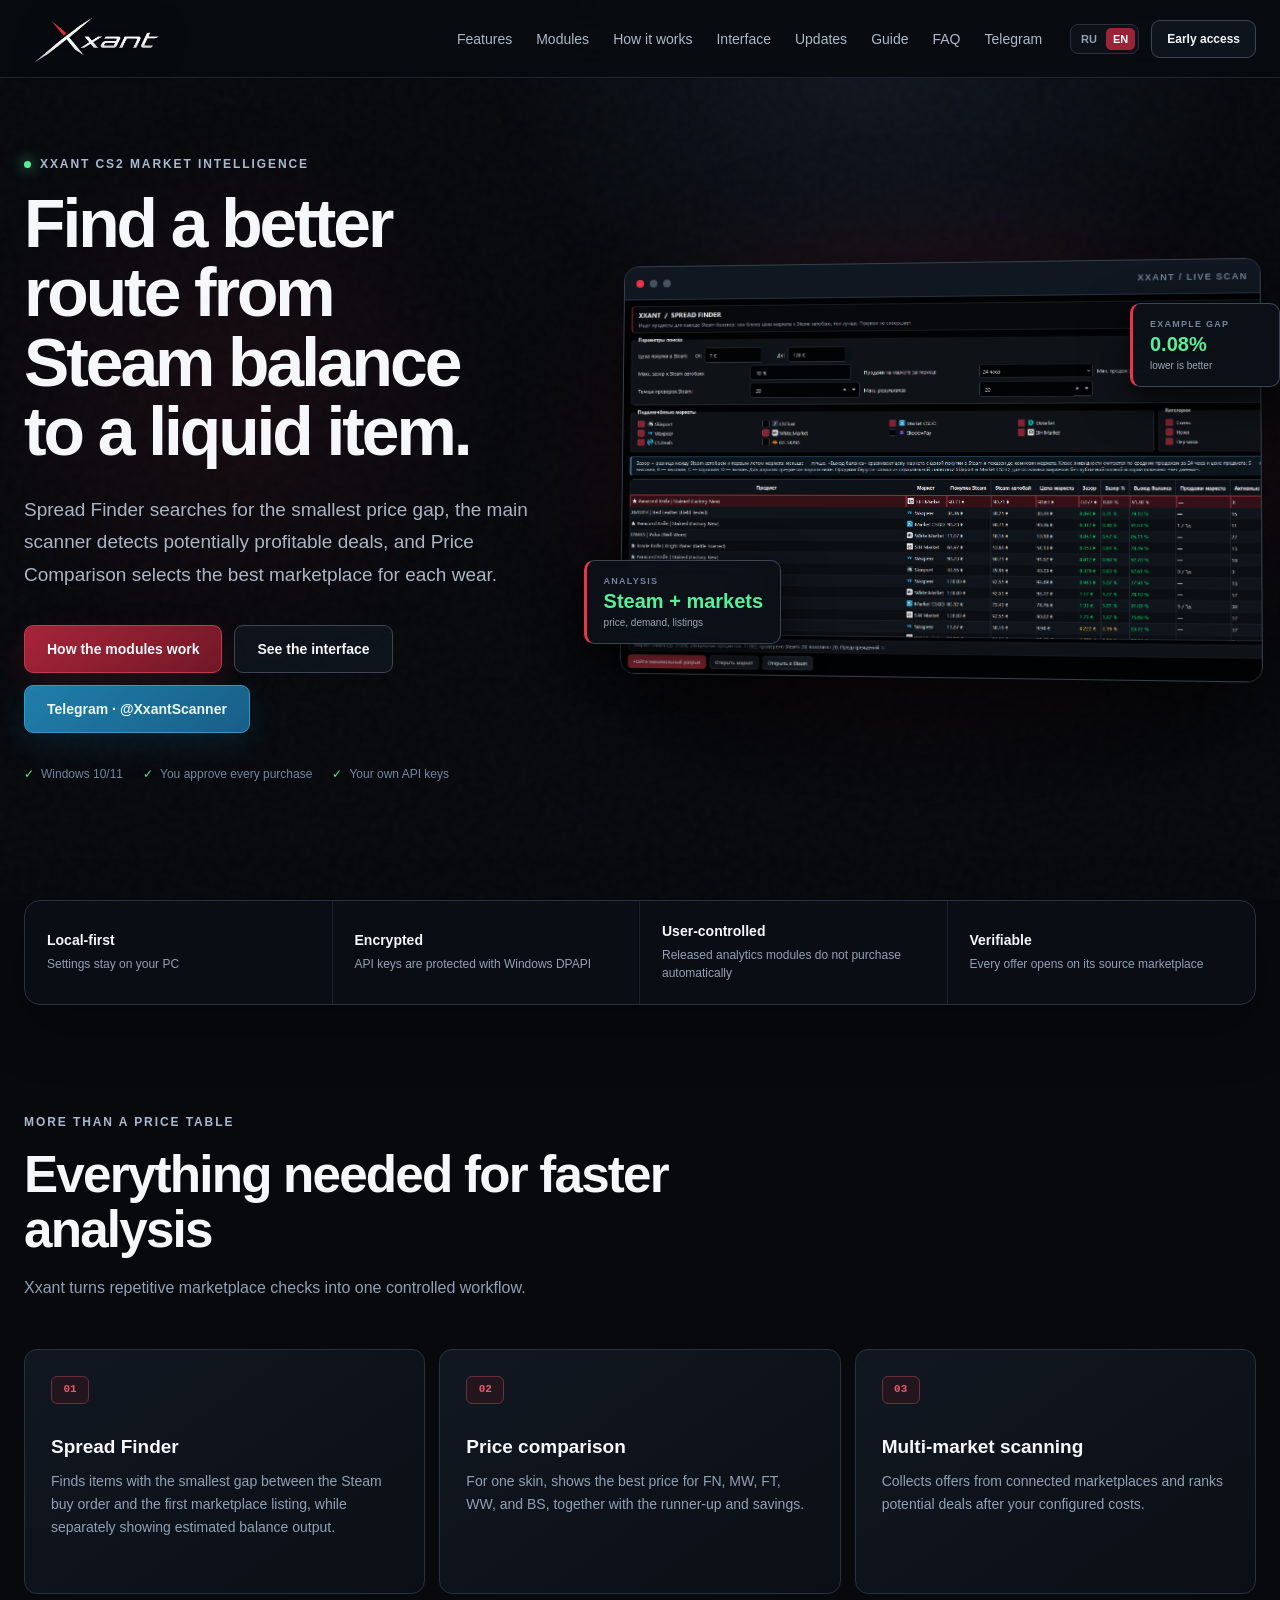
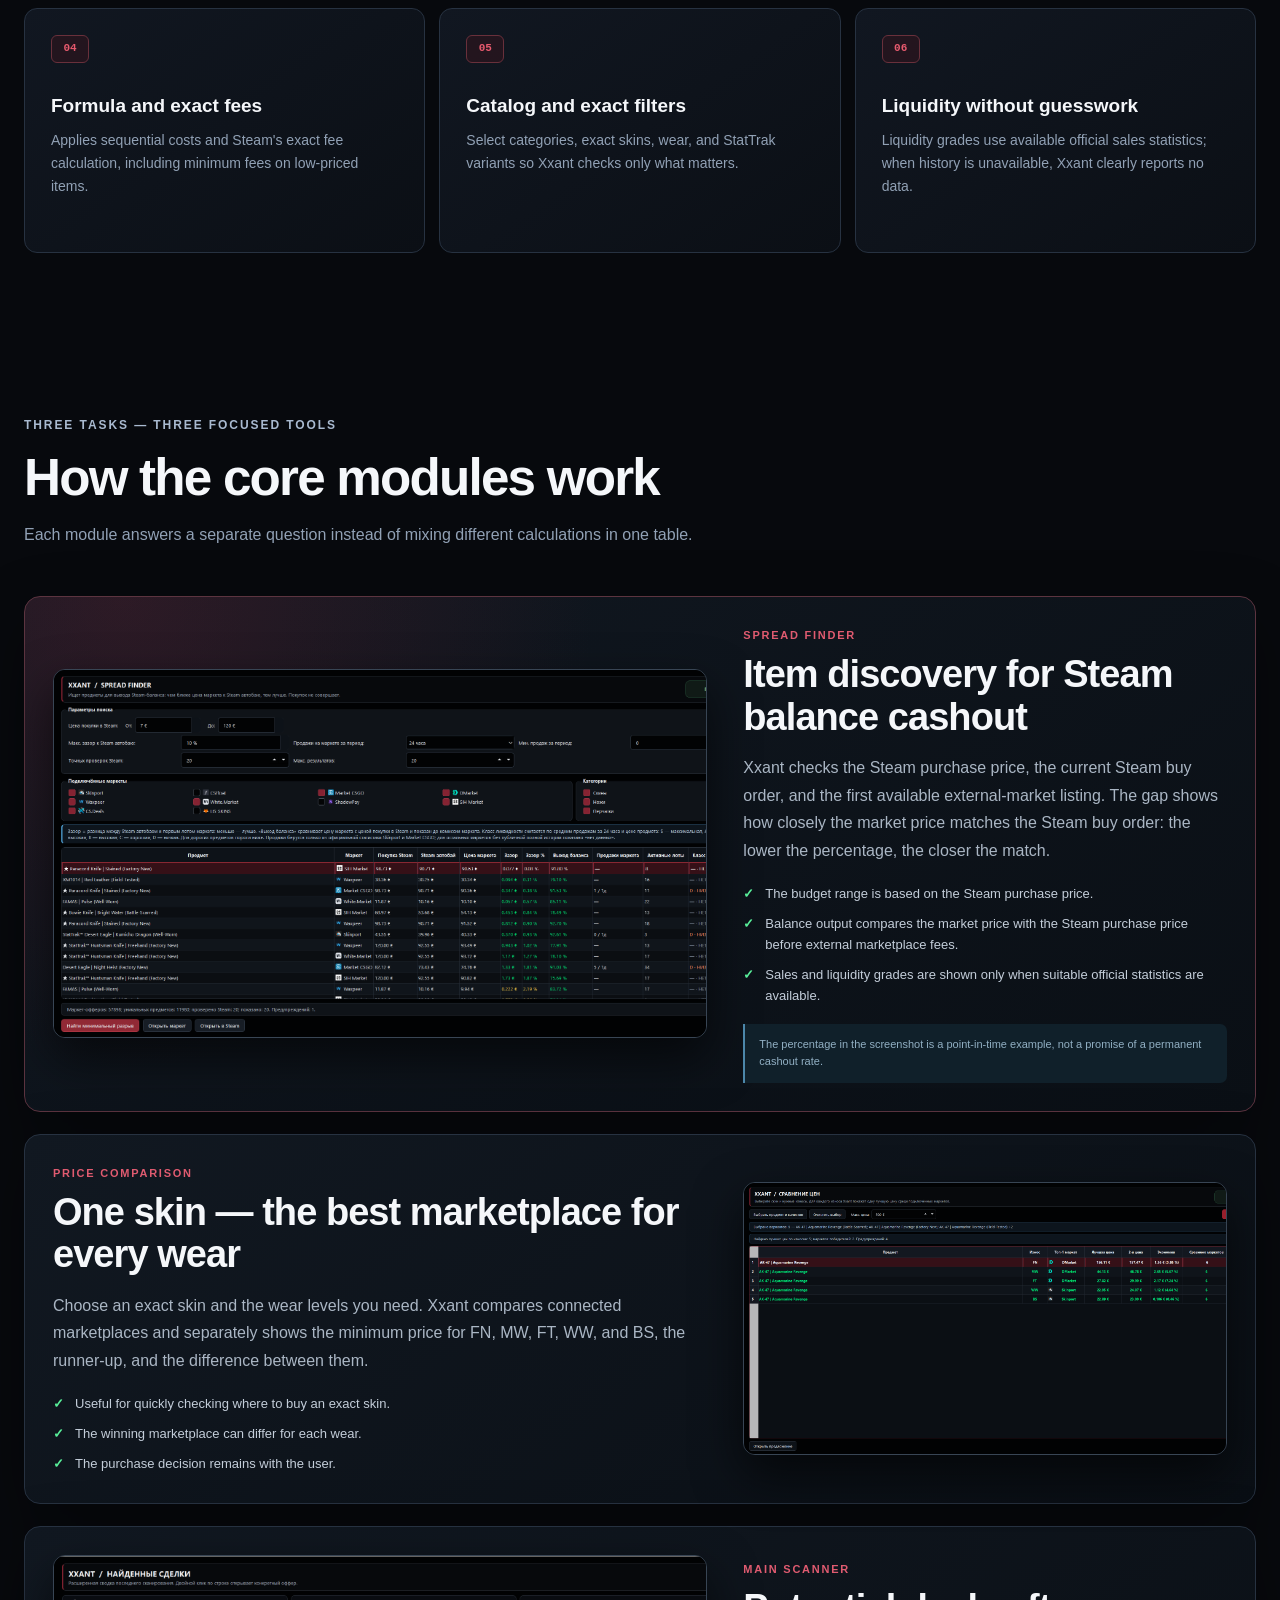
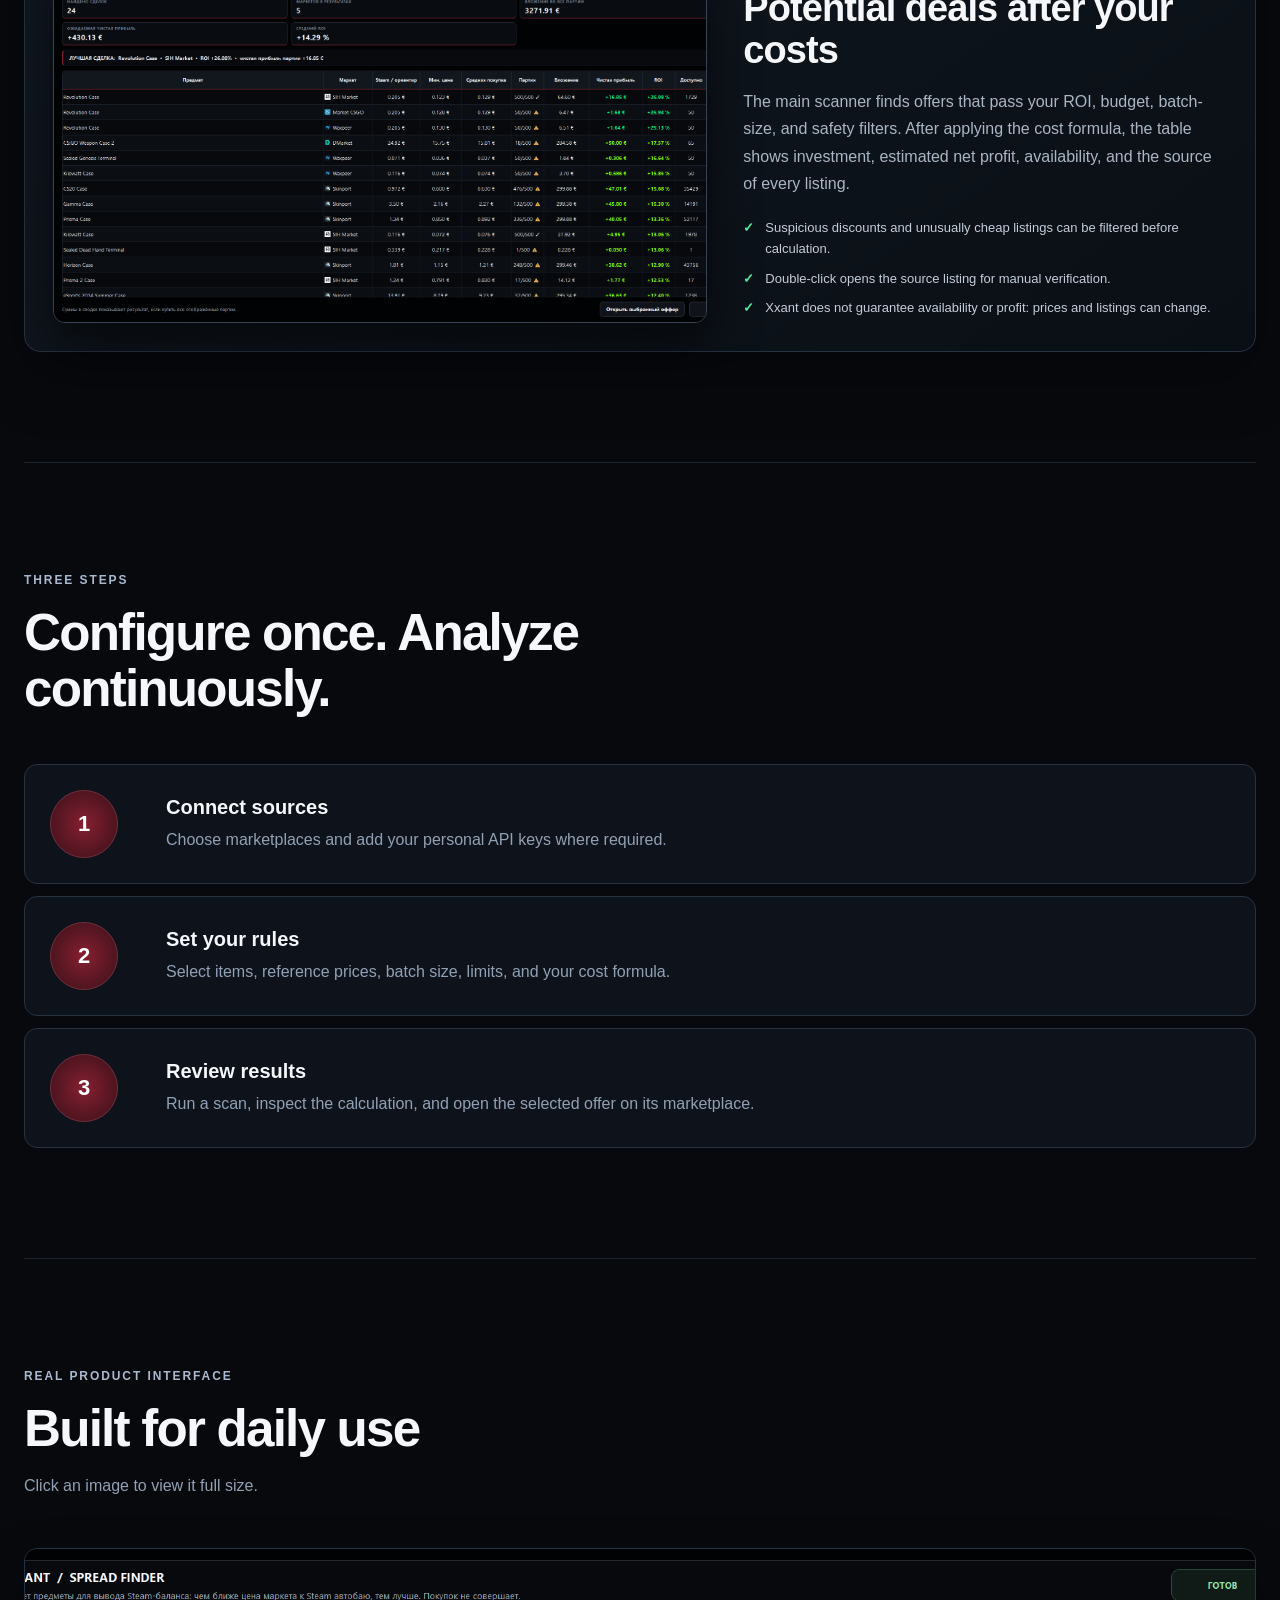
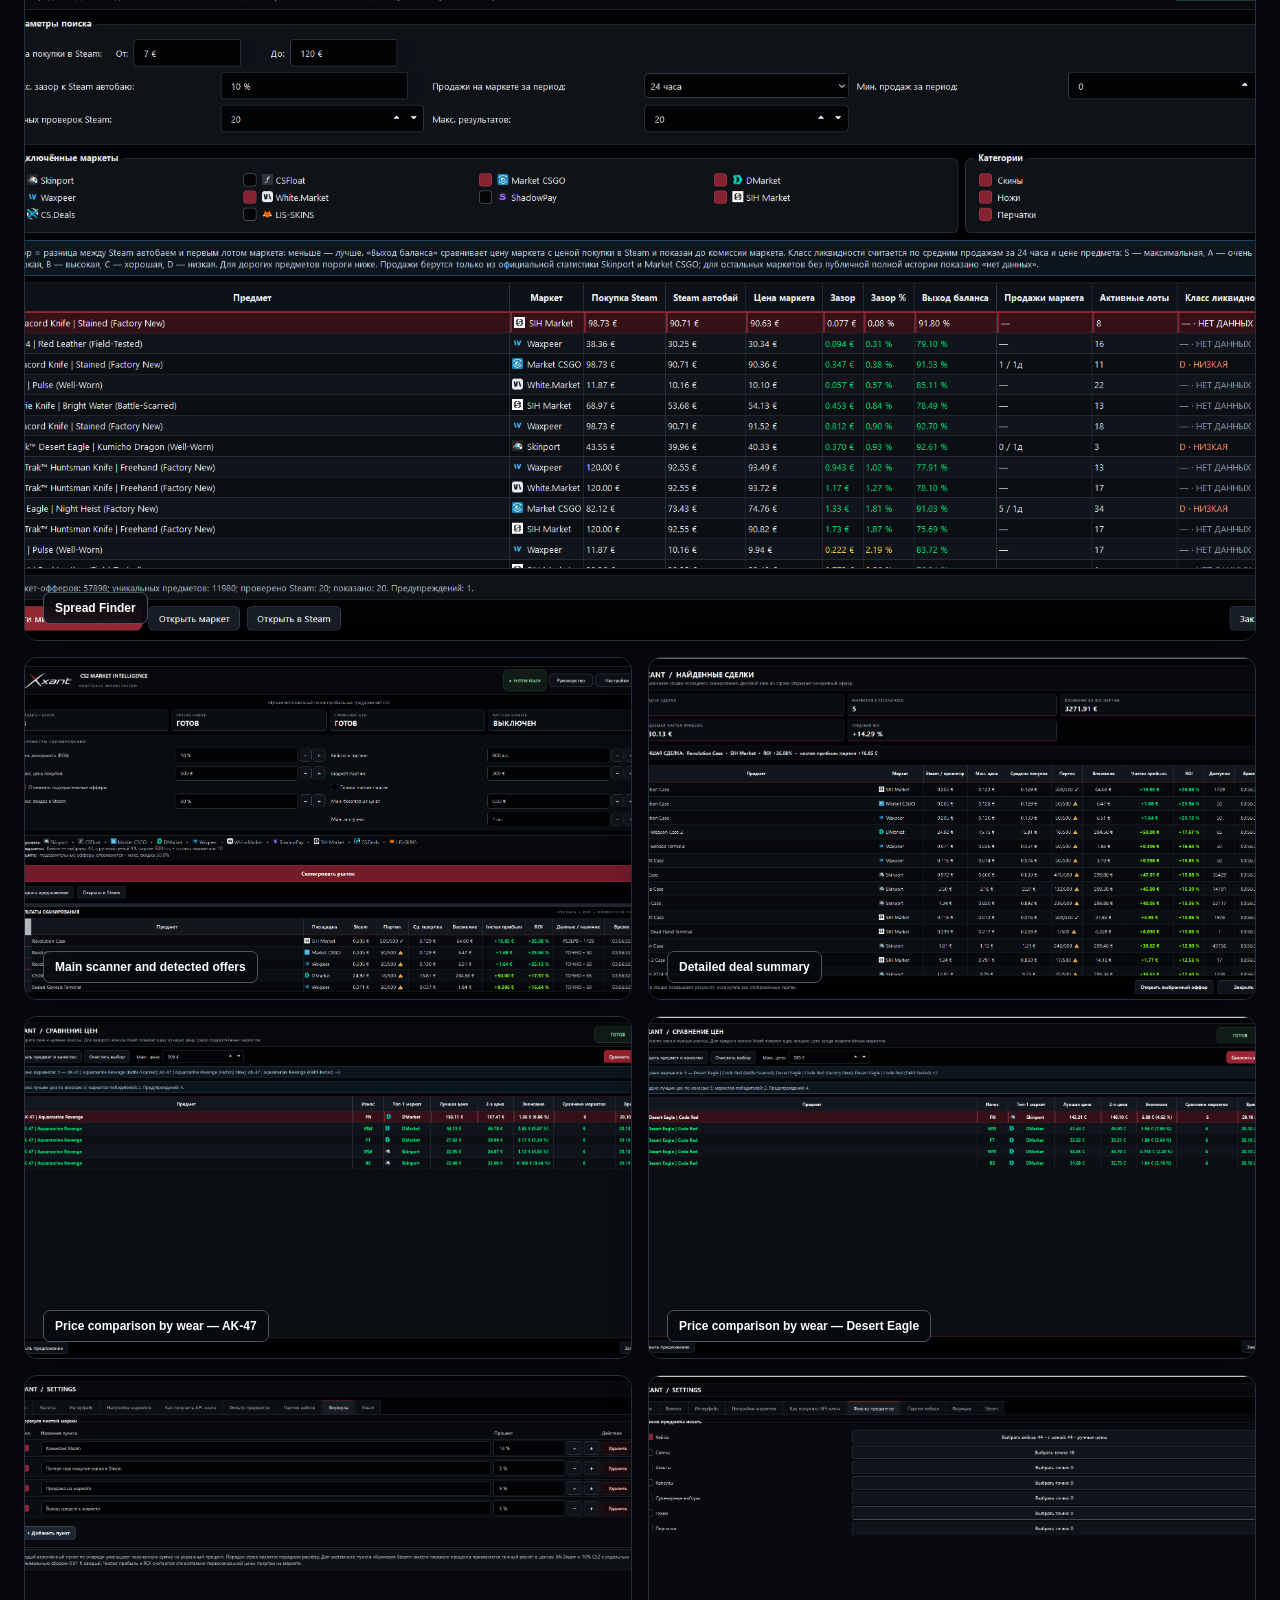
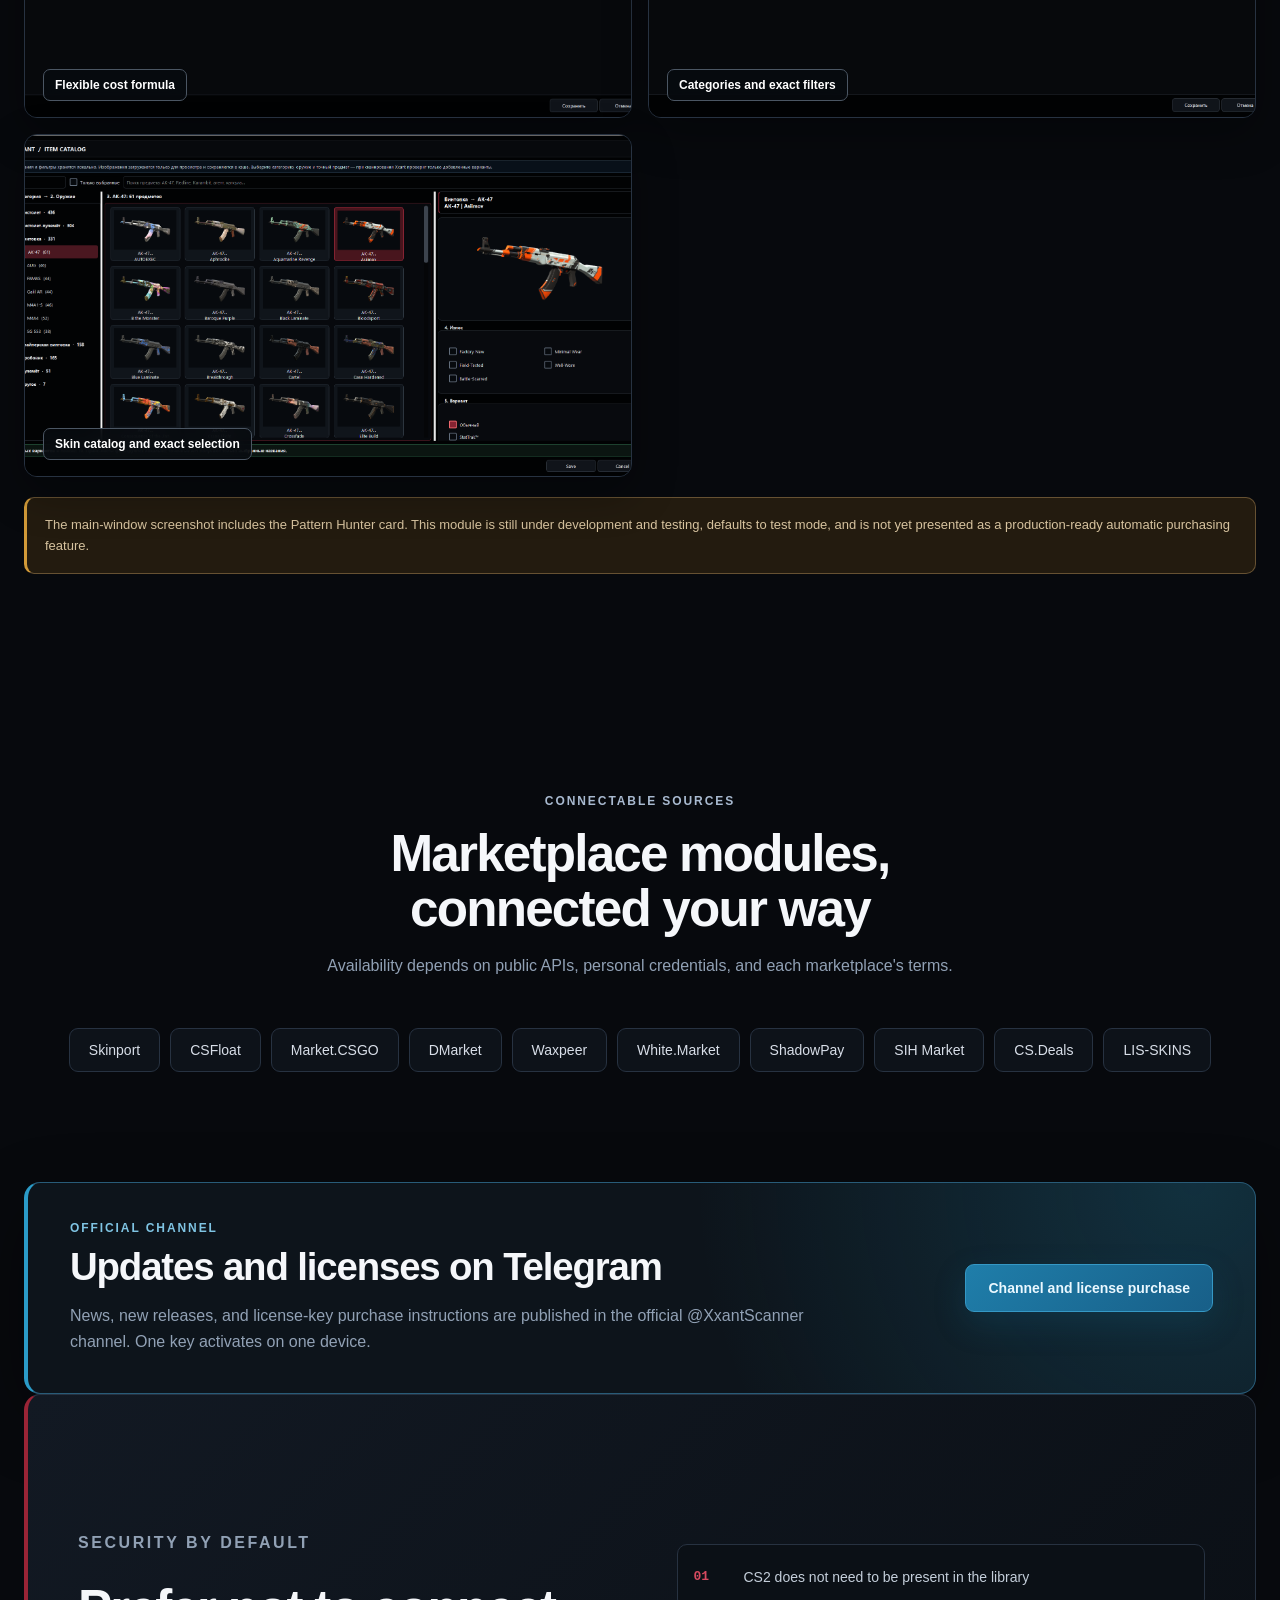
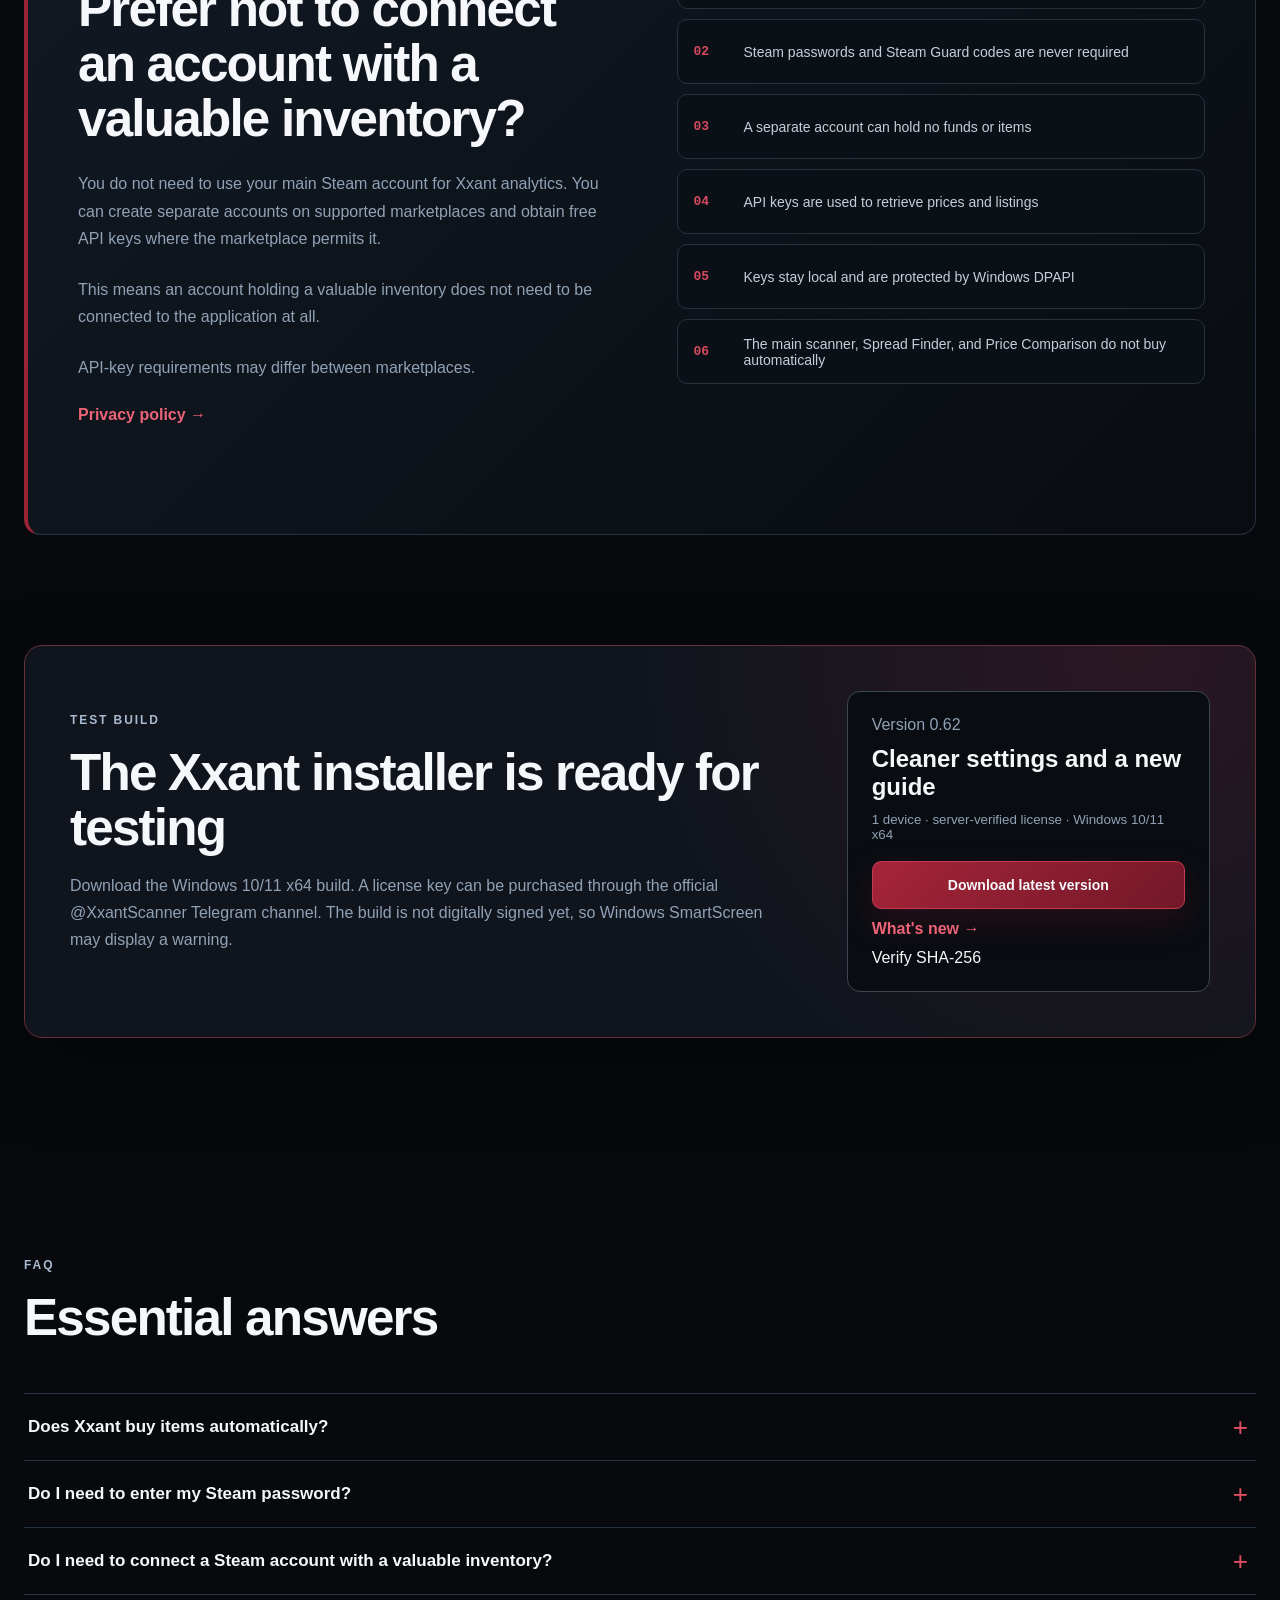
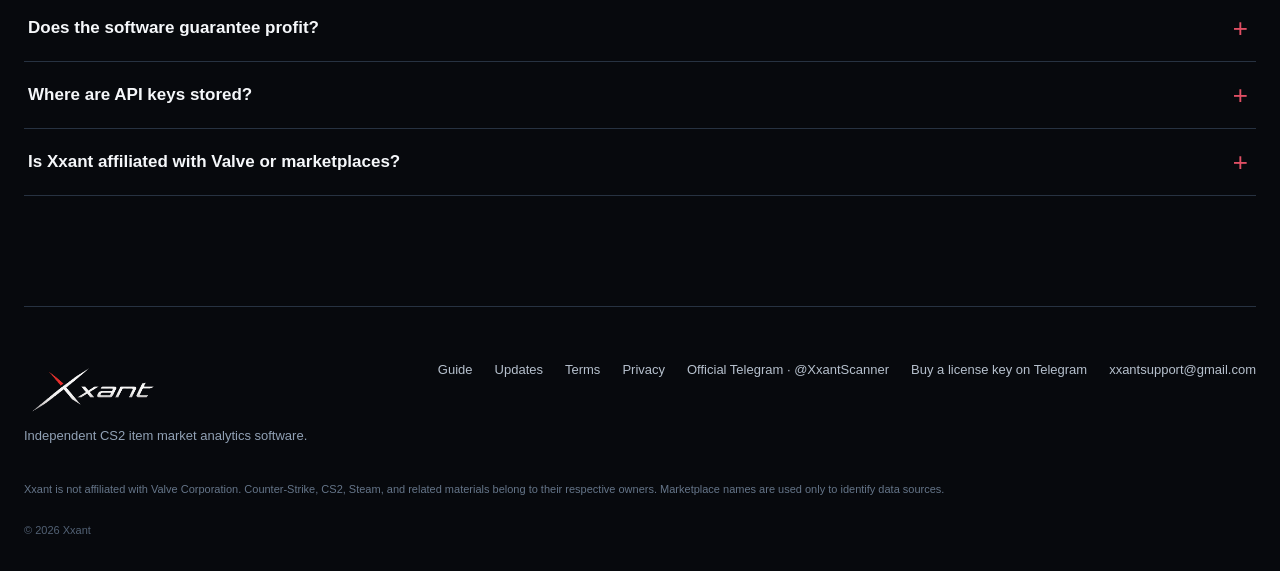
==== commit e0dc8133: "Strengthen separate-account safety messaging" ====
--- a/index.html
+++ b/index.html
@@ -228,15 +228,19 @@
     <section class="section security" id="security">
       <div class="security-copy reveal">
         <p class="eyebrow" data-ru="Безопасность по умолчанию" data-en="Security by default">Безопасность по умолчанию</p>
-        <h2 data-ru="Ваши аккаунты остаются вашими" data-en="Your accounts remain yours">Ваши аккаунты остаются вашими</h2>
-        <p data-ru="Xxant не требует подключать основной Steam-аккаунт с инвентарём, не запрашивает пароль Steam или коды Steam Guard и не хранит платёжные данные. Для аналитических запросов можно использовать отдельные аккаунты маркетов без баланса и предметов — там, где площадка разрешает получить API-ключ. Ключи сохраняются только на компьютере пользователя в зашифрованном виде, а основные модули не отправляют запросы покупки." data-en="Xxant does not require your main Steam account or its inventory, never asks for your Steam password or Steam Guard codes, and does not store payment data. Separate marketplace accounts without funds or items can be used for analytics where the marketplace allows API-key access. Keys stay encrypted on the user's computer, and the core modules never send purchase requests.">Xxant не требует подключать основной Steam-аккаунт с инвентарём, не запрашивает пароль Steam или коды Steam Guard и не хранит платёжные данные. Для аналитических запросов можно использовать отдельные аккаунты маркетов без баланса и предметов — там, где площадка разрешает получить API-ключ. Ключи сохраняются только на компьютере пользователя в зашифрованном виде, а основные модули не отправляют запросы покупки.</p>
+        <h2 data-ru="Не хотите подключать аккаунт с дорогим инвентарём?" data-en="Prefer not to connect an account with a valuable inventory?">Не хотите подключать аккаунт с дорогим инвентарём?</h2>
+        <p data-ru="Для аналитической работы Xxant необязательно использовать основной Steam-аккаунт. Можно создать отдельные аккаунты на поддерживаемых маркетах и получить бесплатные API-ключи там, где площадка это разрешает." data-en="You do not need to use your main Steam account for Xxant analytics. You can create separate accounts on supported marketplaces and obtain free API keys where the marketplace permits it.">Для аналитической работы Xxant необязательно использовать основной Steam-аккаунт. Можно создать отдельные аккаунты на поддерживаемых маркетах и получить бесплатные API-ключи там, где площадка это разрешает.</p>
+        <p data-ru="Таким образом, аккаунт с ценным инвентарём можно вообще не подключать к программе." data-en="This means an account holding a valuable inventory does not need to be connected to the application at all.">Таким образом, аккаунт с ценным инвентарём можно вообще не подключать к программе.</p>
+        <p data-ru="Условия получения API-ключей могут отличаться в зависимости от маркета." data-en="API-key requirements may differ between marketplaces.">Условия получения API-ключей могут отличаться в зависимости от маркета.</p>
         <a class="text-link" href="privacy.html" data-ru="Политика конфиденциальности →" data-en="Privacy policy →">Политика конфиденциальности →</a>
       </div>
       <div class="security-list reveal">
-        <div><b>01</b><span data-ru="API-ключи хранятся локально и защищены Windows DPAPI" data-en="API keys stay local and are protected by Windows DPAPI">API-ключи хранятся локально и защищены Windows DPAPI</span></div>
-        <div><b>02</b><span data-ru="Основной Steam-аккаунт с инвентарём подключать не требуется" data-en="Your main Steam account and inventory are not required">Основной Steam-аккаунт с инвентарём подключать не требуется</span></div>
-        <div><b>03</b><span data-ru="Аналитические модули не отправляют запросы покупки" data-en="Analytics modules do not send purchase requests">Аналитические модули не отправляют запросы покупки</span></div>
-        <div><b>04</b><span data-ru="Один лицензионный ключ — одно устройство" data-en="One license key — one device">Один лицензионный ключ — одно устройство</span></div>
+        <div><b>01</b><span data-ru="Наличие CS2 в библиотеке не требуется" data-en="CS2 does not need to be present in the library">Наличие CS2 в библиотеке не требуется</span></div>
+        <div><b>02</b><span data-ru="Пароль Steam и коды Steam Guard вводить не нужно" data-en="Steam passwords and Steam Guard codes are never required">Пароль Steam и коды Steam Guard вводить не нужно</span></div>
+        <div><b>03</b><span data-ru="Отдельный аккаунт может быть без баланса и предметов" data-en="A separate account can hold no funds or items">Отдельный аккаунт может быть без баланса и предметов</span></div>
+        <div><b>04</b><span data-ru="API-ключи используются для получения цен и офферов" data-en="API keys are used to retrieve prices and listings">API-ключи используются для получения цен и офферов</span></div>
+        <div><b>05</b><span data-ru="Ключи хранятся локально и защищены Windows DPAPI" data-en="Keys stay local and are protected by Windows DPAPI">Ключи хранятся локально и защищены Windows DPAPI</span></div>
+        <div><b>06</b><span data-ru="Основной сканер, Spread Finder и сравнение цен не совершают покупки автоматически" data-en="The main scanner, Spread Finder, and Price Comparison do not buy automatically">Основной сканер, Spread Finder и сравнение цен не совершают покупки автоматически</span></div>
       </div>
     </section>
 
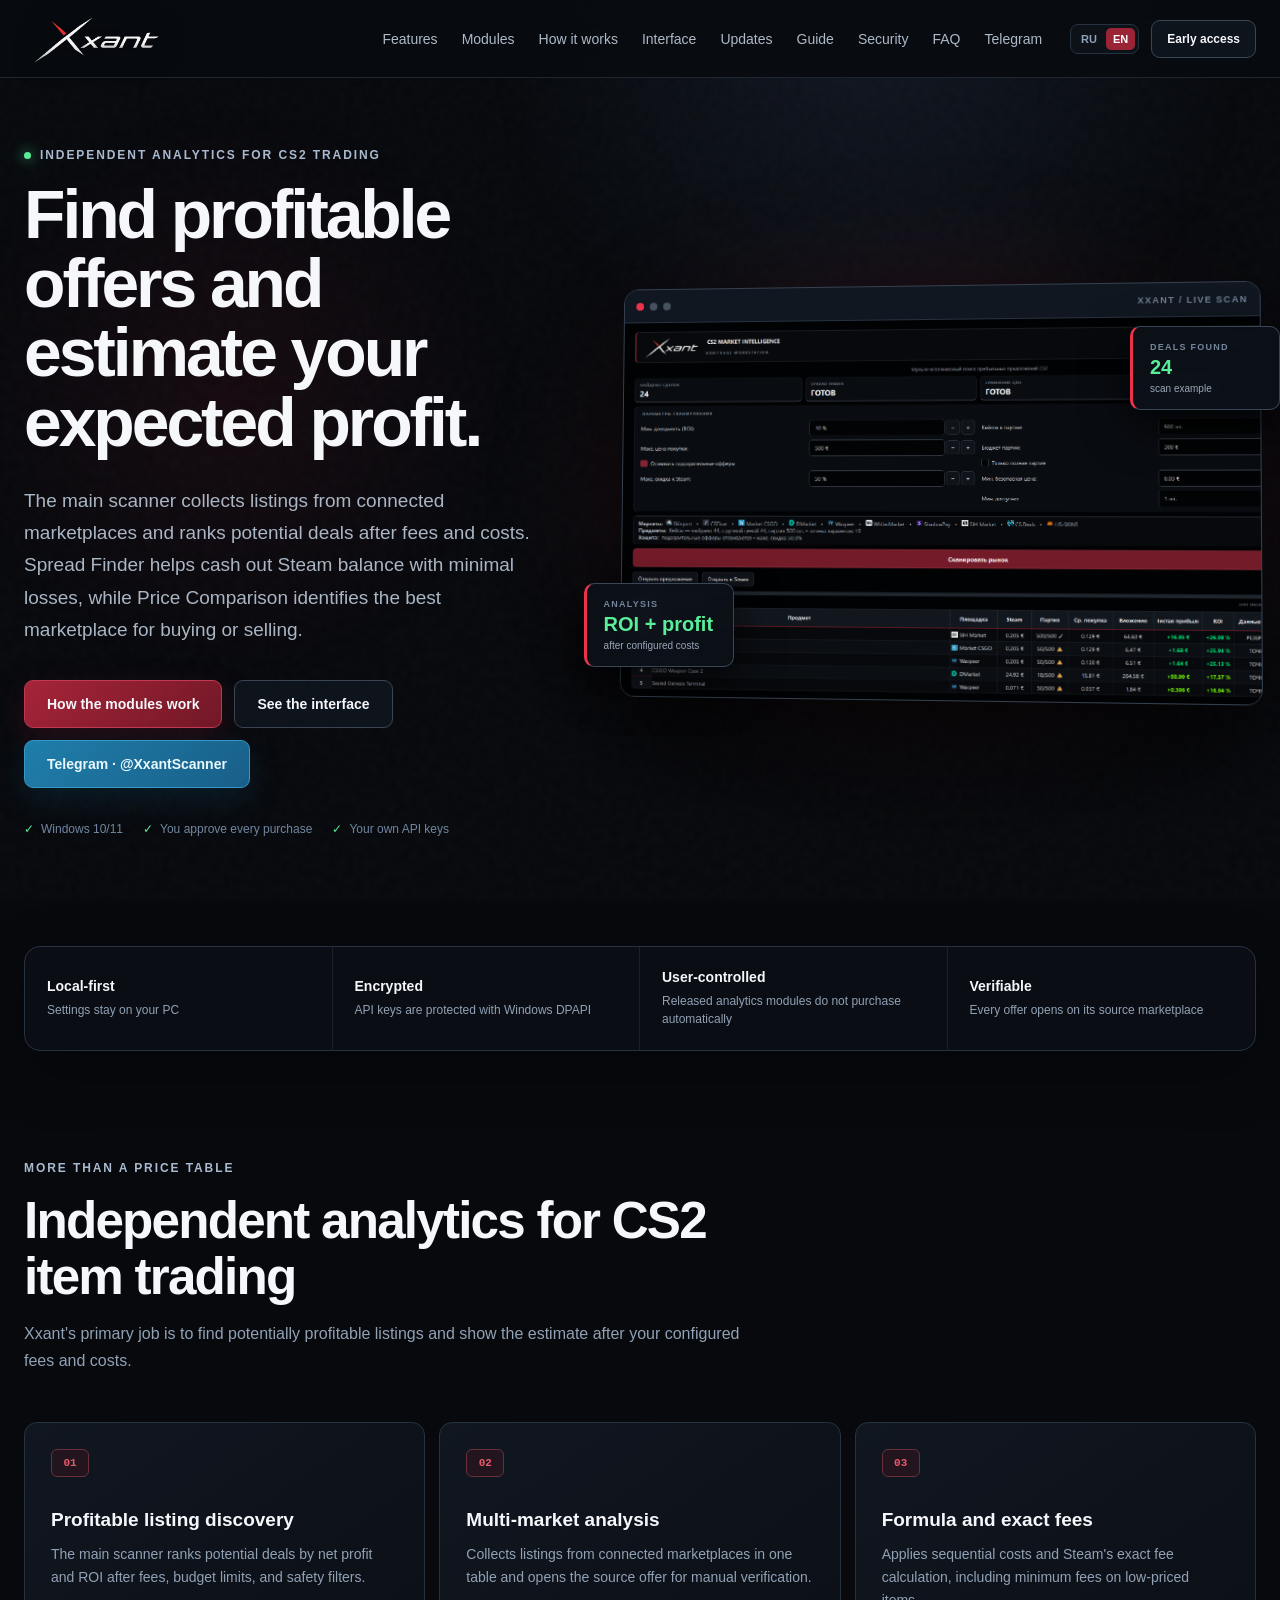
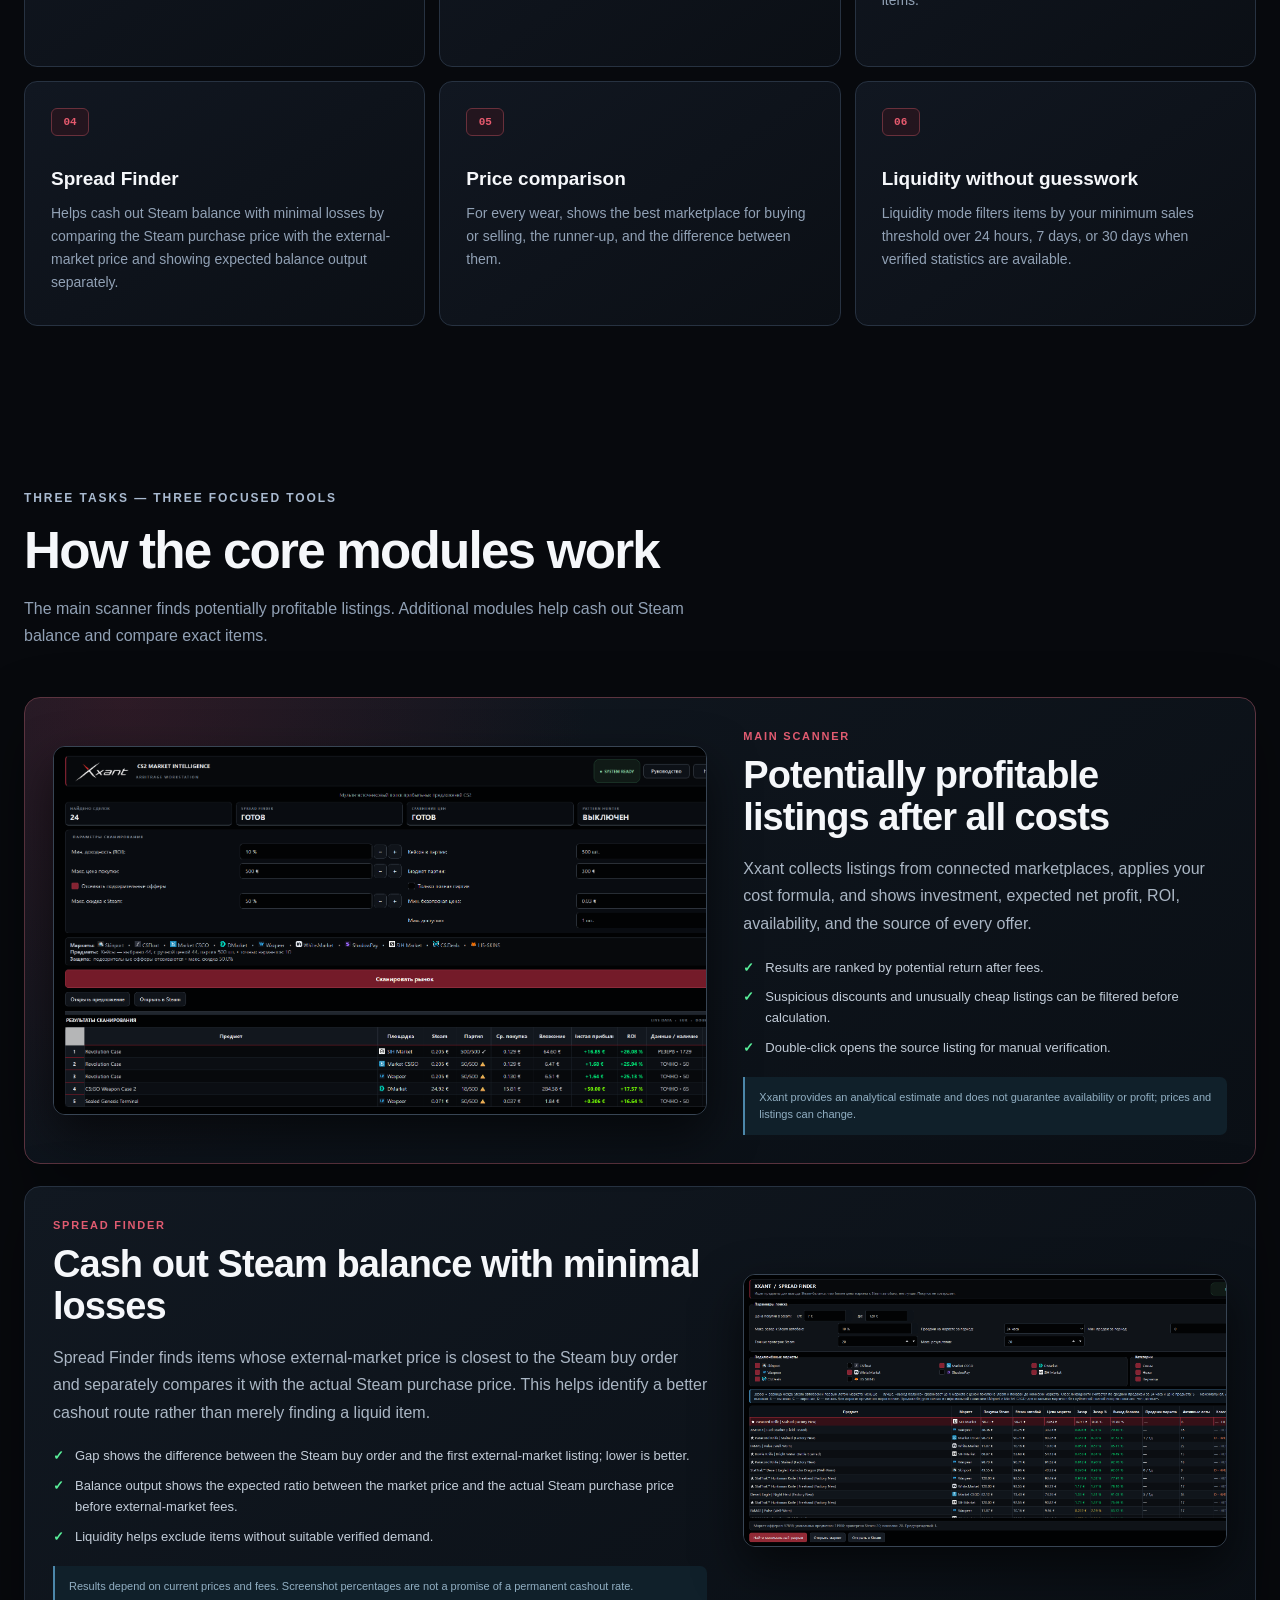
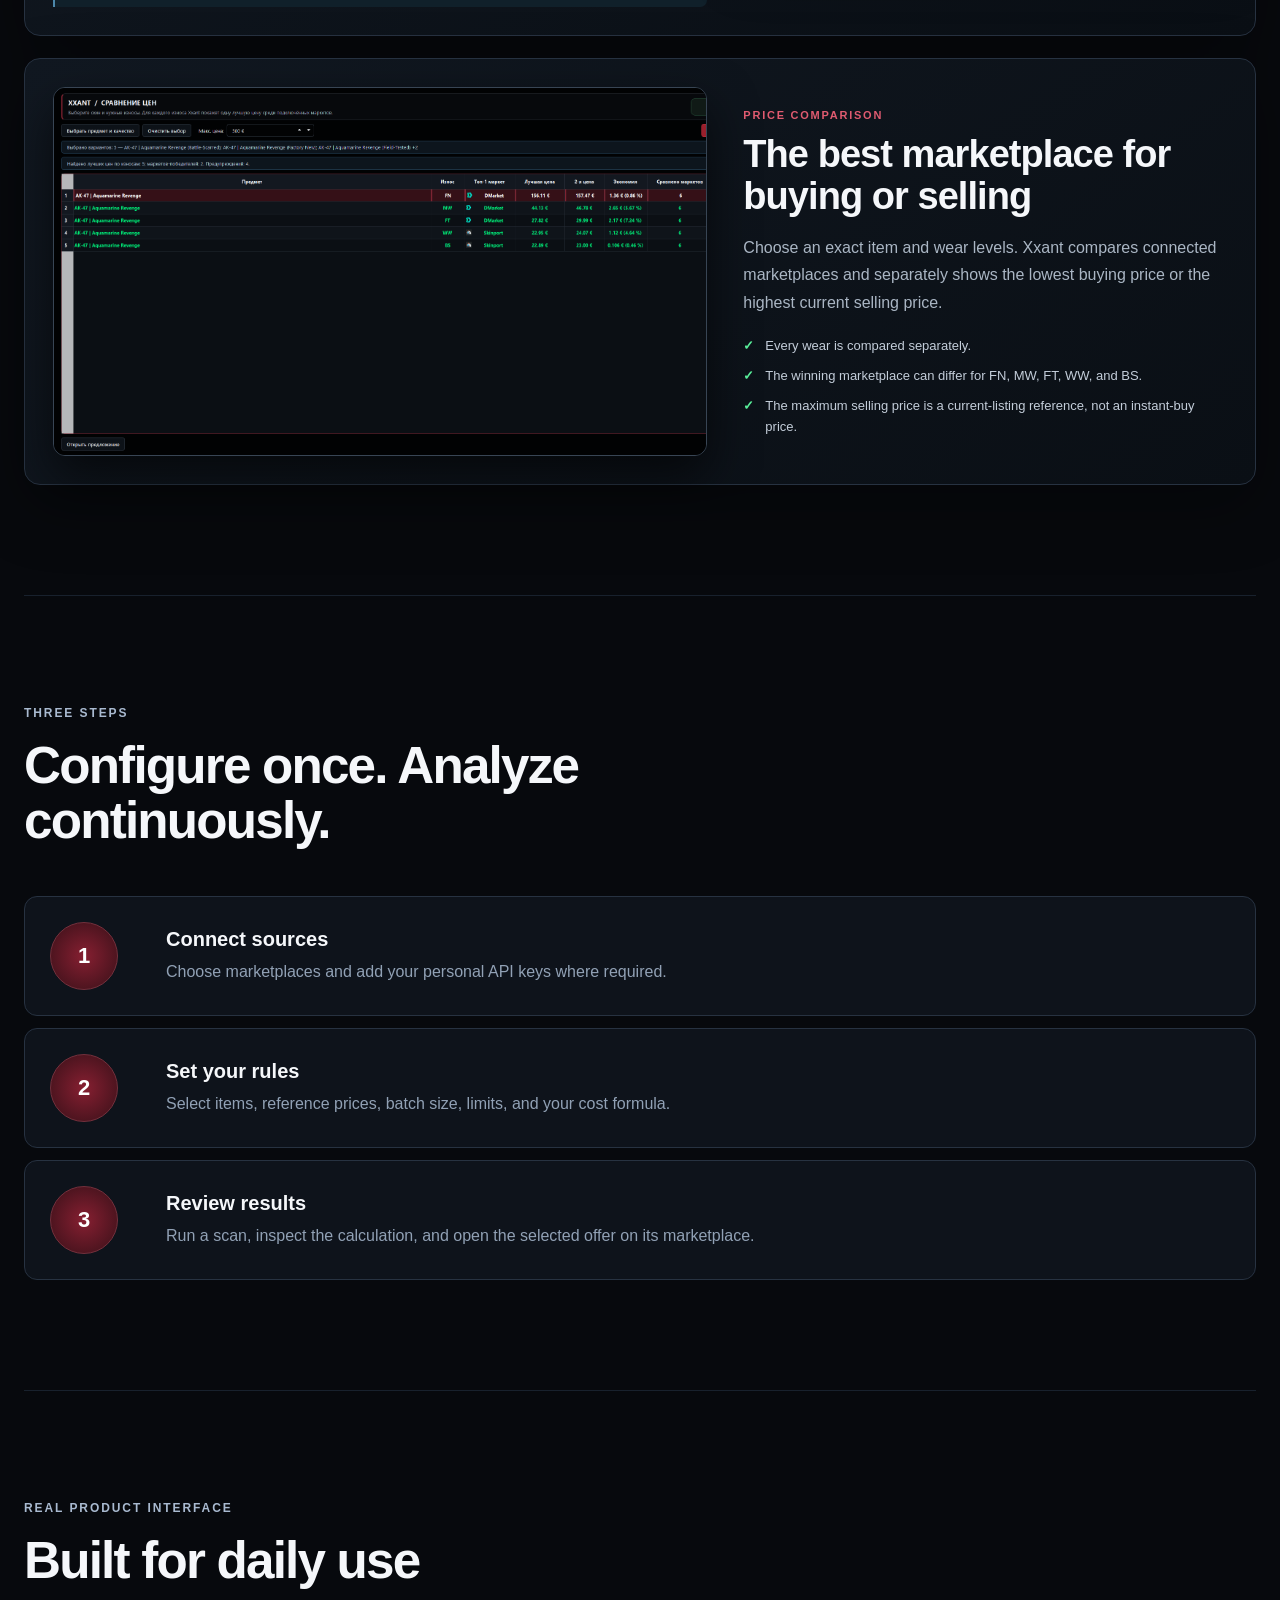
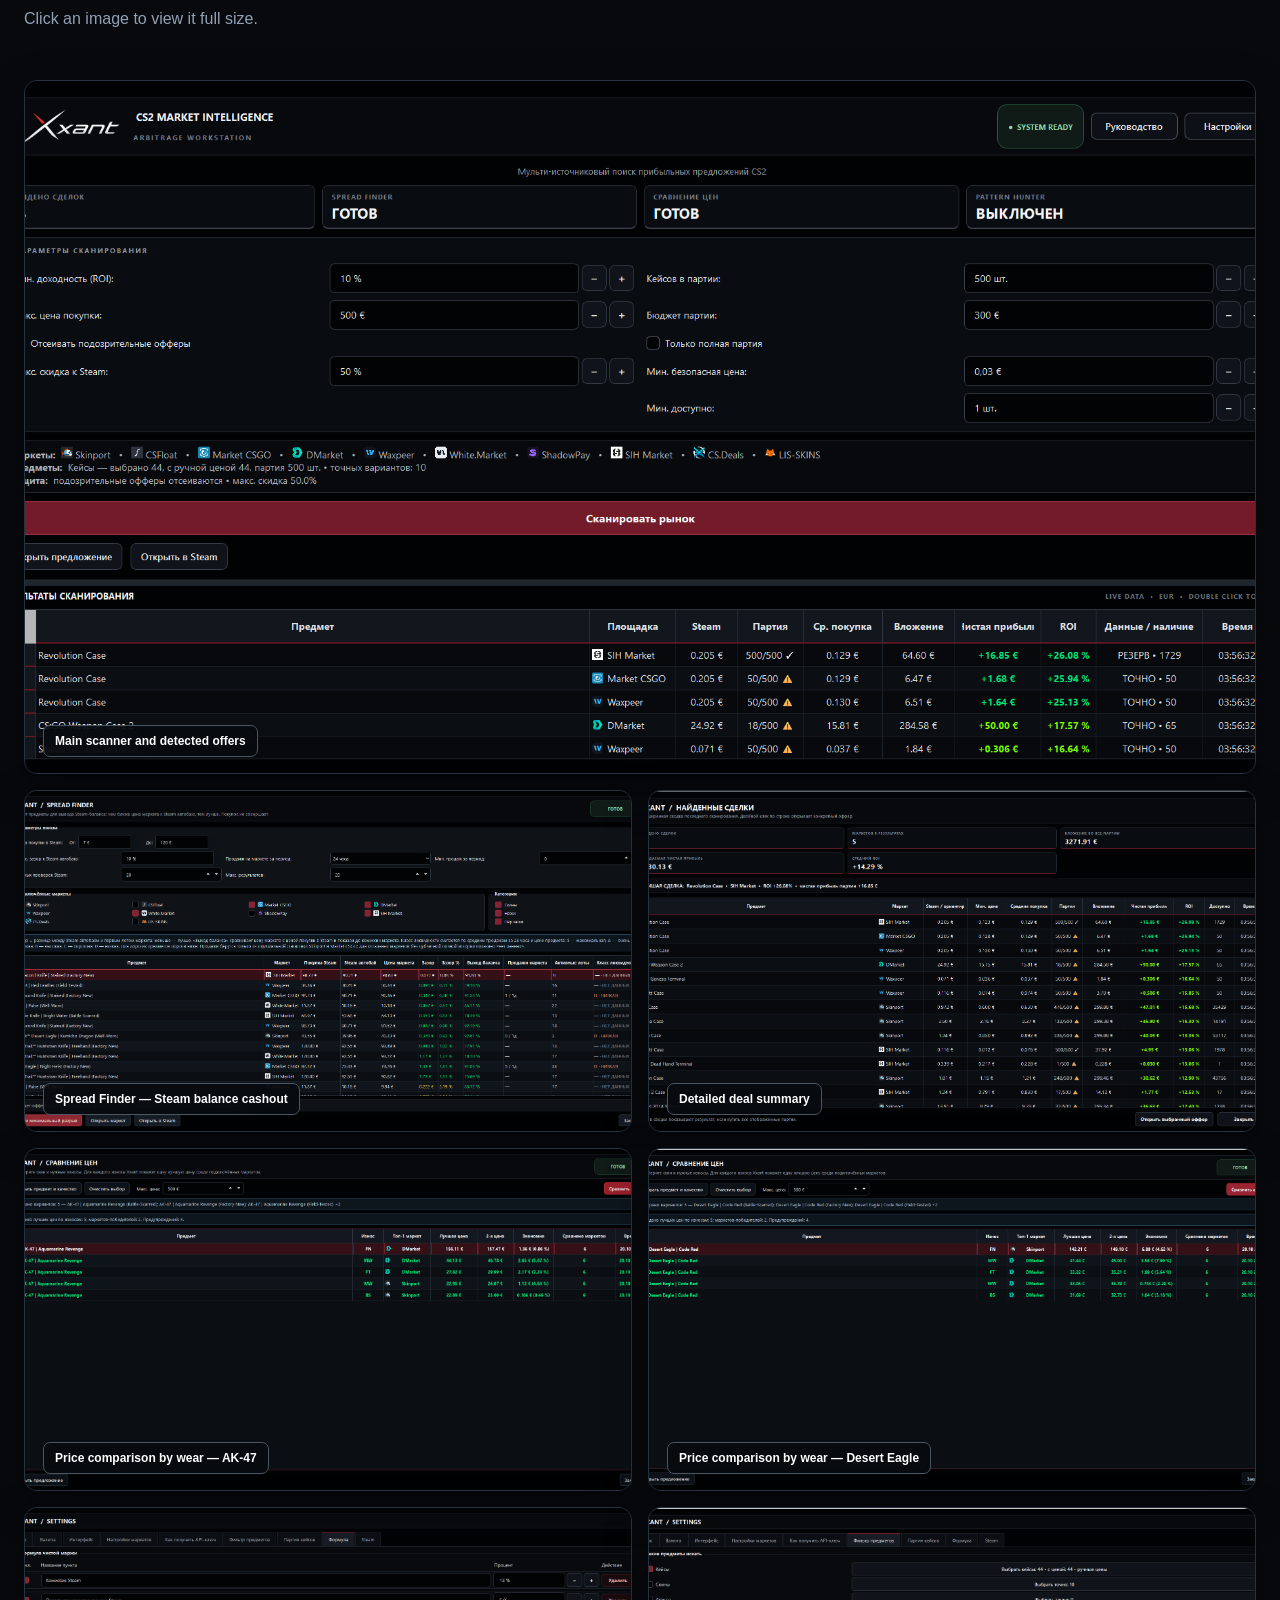
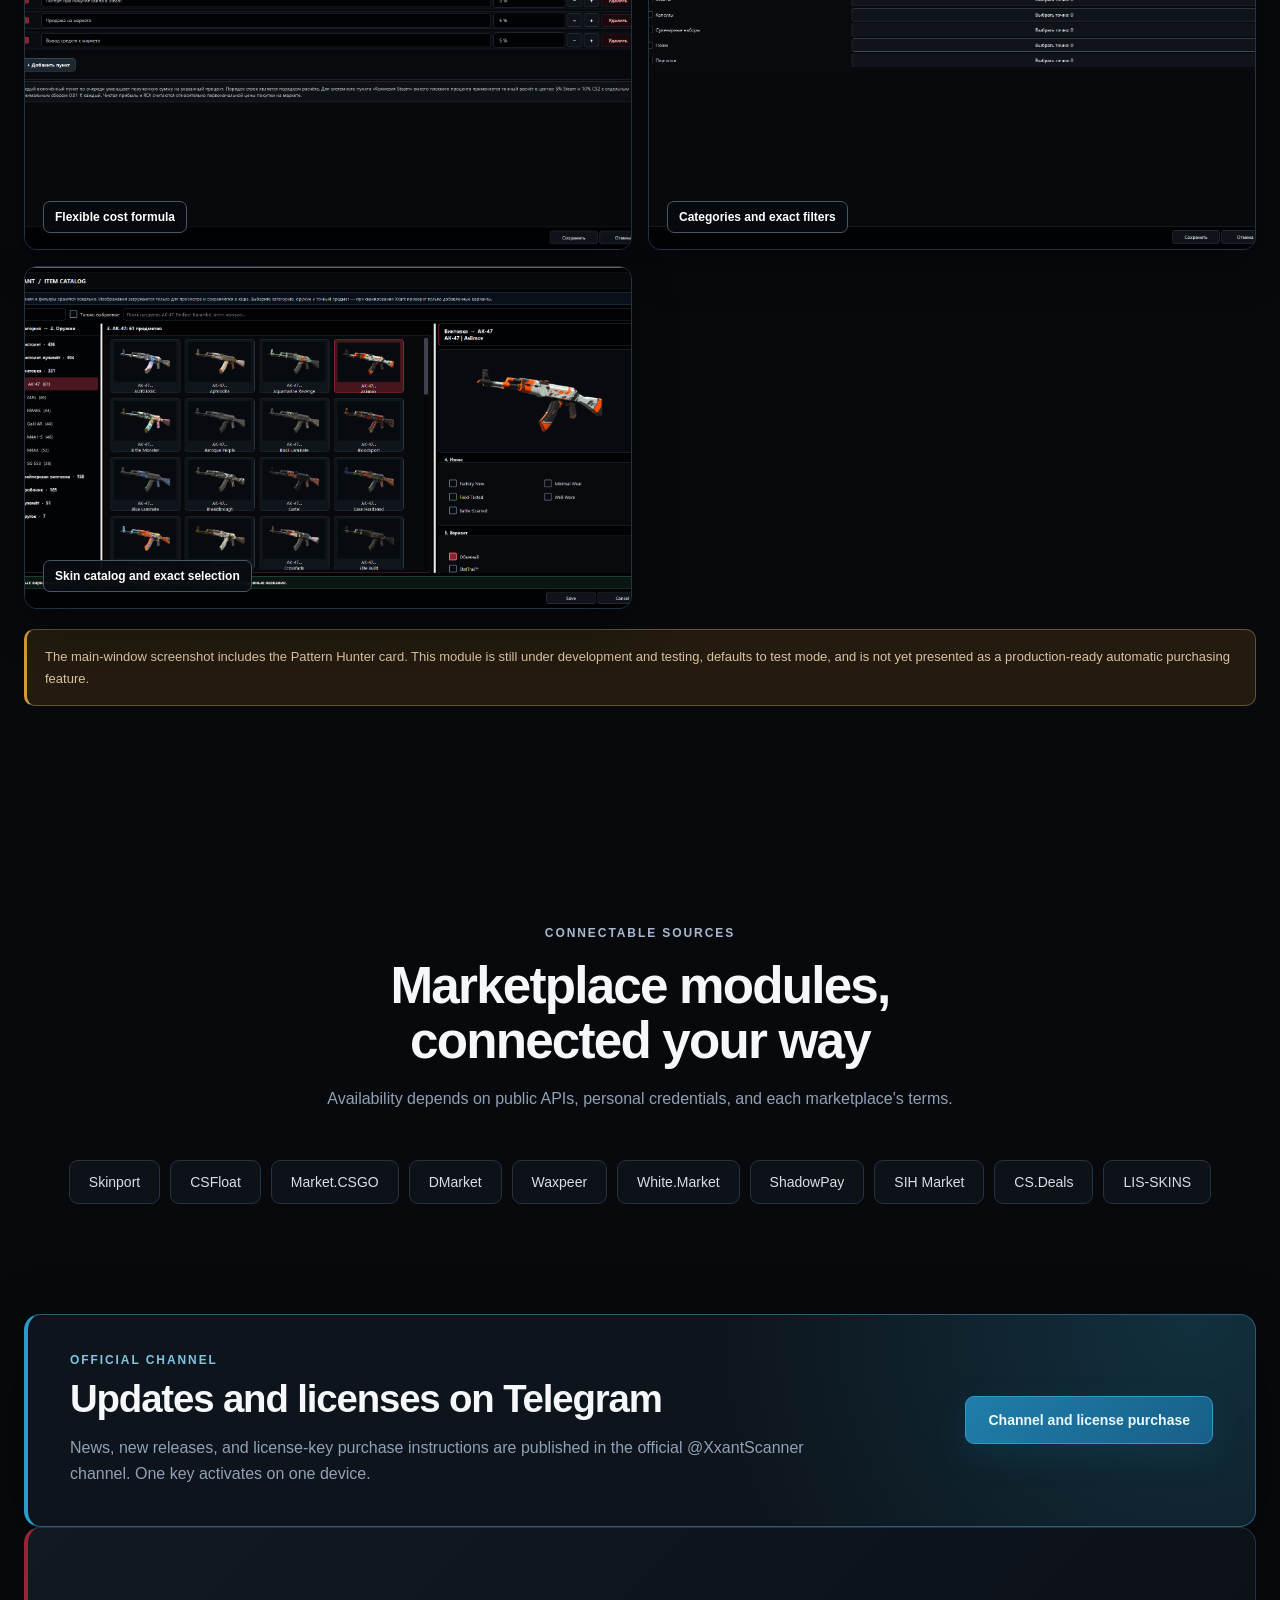
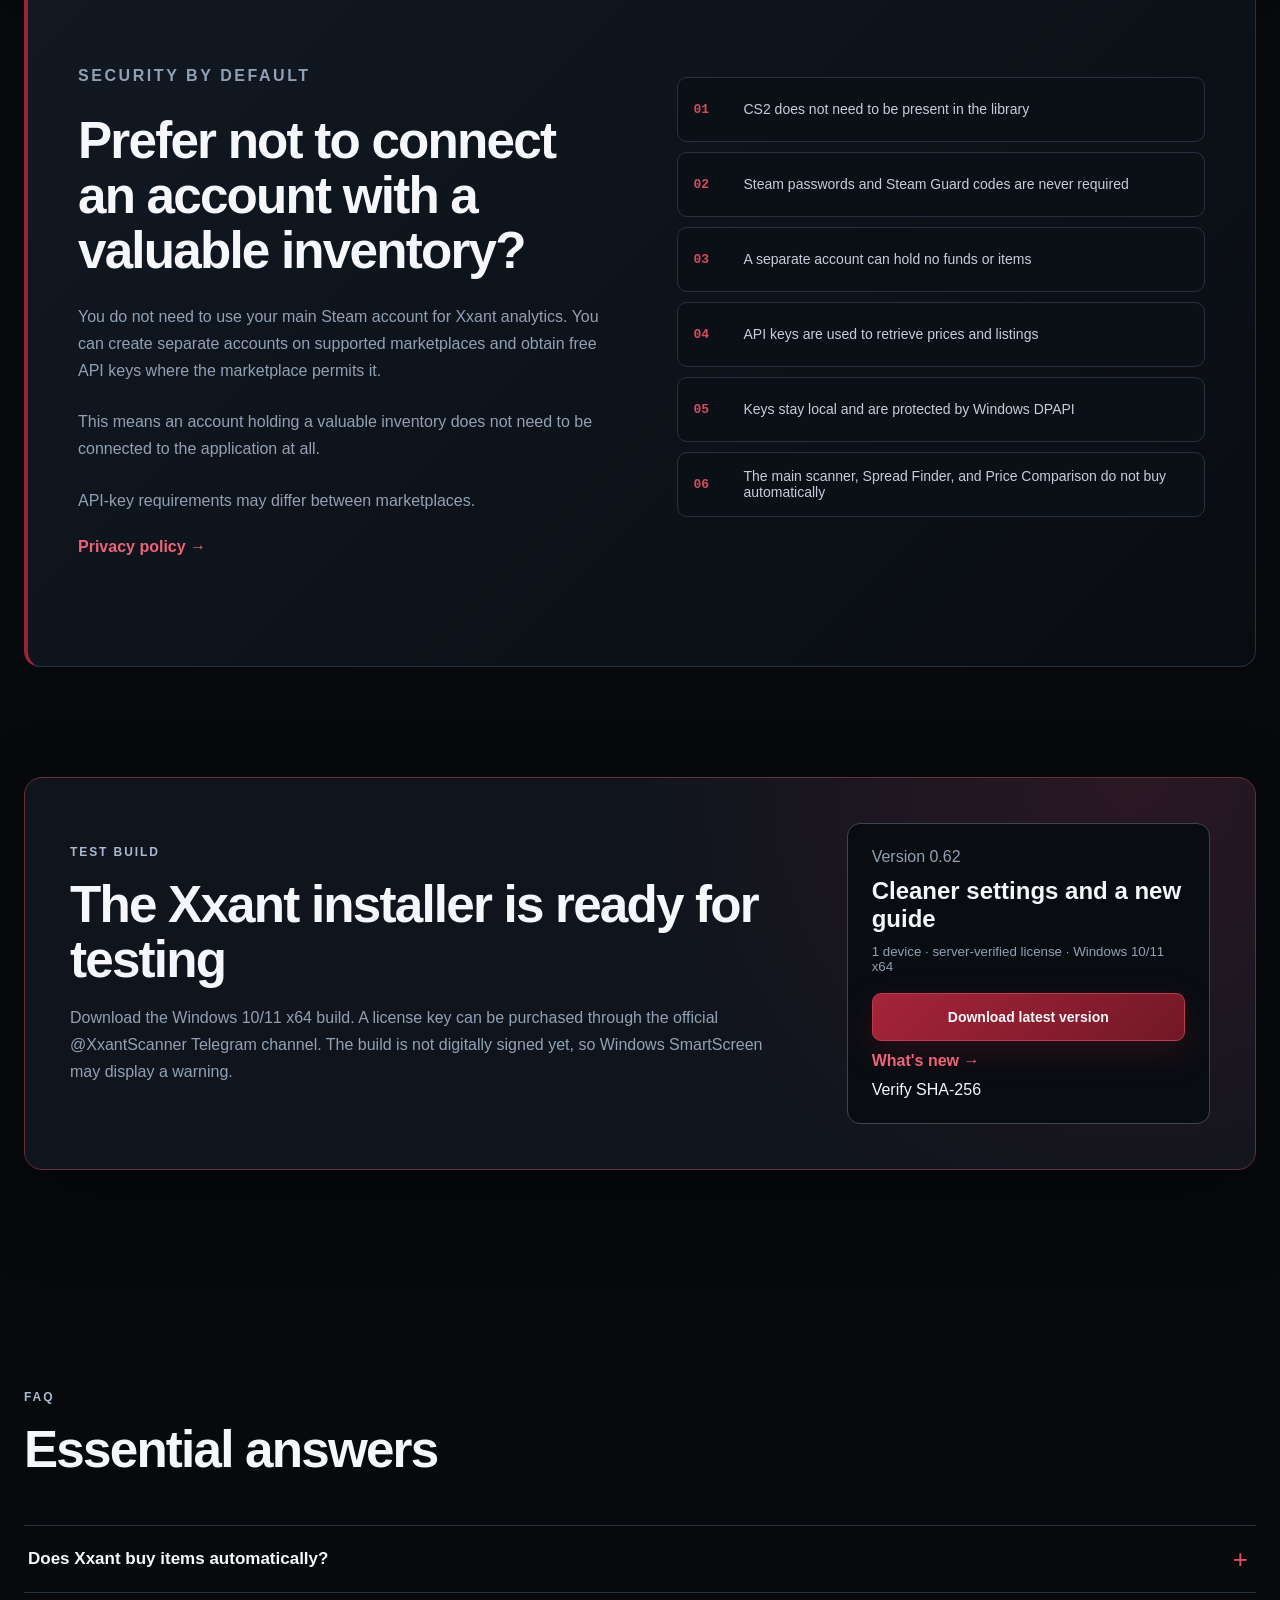
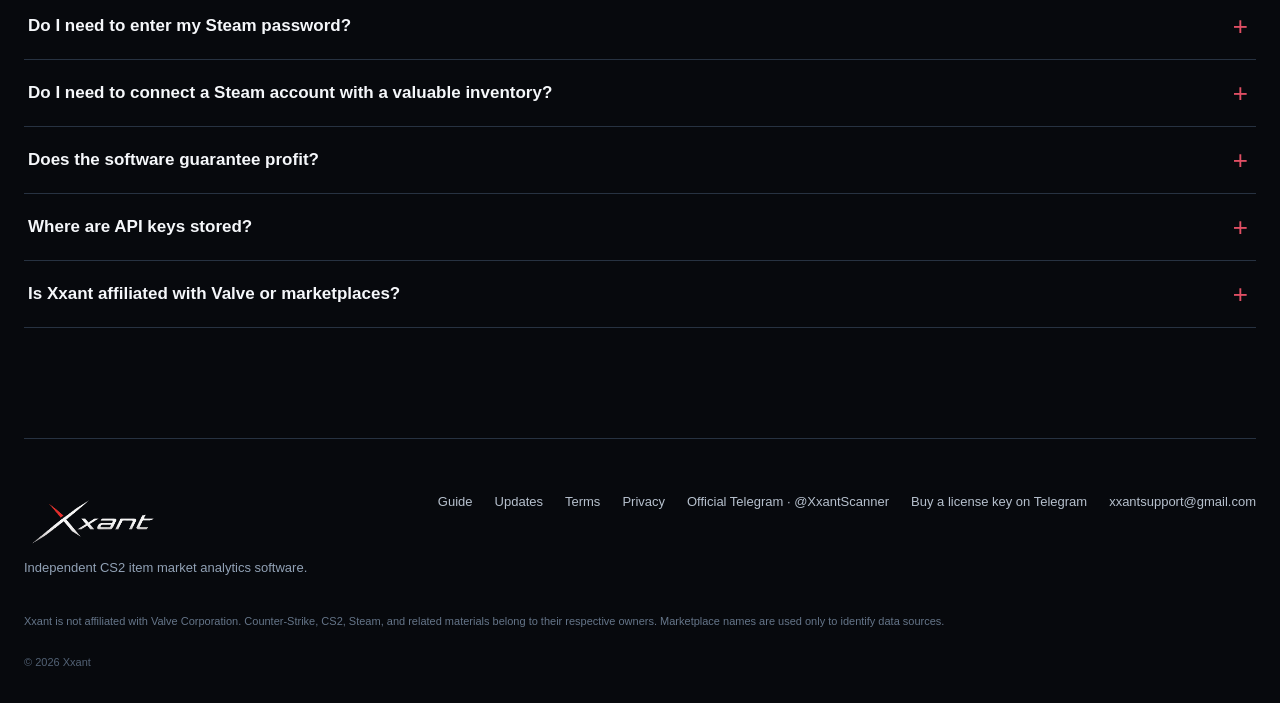
==== commit 4caaef31: "Reposition Xxant around profitable offer discovery" ====
--- a/index.html
+++ b/index.html
@@ -3,22 +3,22 @@
 <head>
   <meta charset="utf-8">
   <meta name="viewport" content="width=device-width, initial-scale=1">
-  <meta name="description" content="Xxant CS2 Scanner сканирует CS2-маркеты, ищет потенциально выгодные сделки, сравнивает цены по износам и помогает находить предметы с минимальным разрывом между Steam и внешними площадками.">
+  <meta name="description" content="Xxant — независимый аналитический инструмент для трейдинга предметами CS2. Сканирует подключённые маркеты, находит потенциально выгодные офферы, считает ROI и помогает выводить Steam-баланс с минимальными потерями.">
   <meta name="robots" content="index, follow">
   <meta name="google-site-verification" content="7uea-67QIx6LZ5kMseh-My3NHYBqtKAp3g_TtYvFj0w">
   <link rel="canonical" href="https://xxantscanner.com/">
   <meta property="og:type" content="website">
-  <meta property="og:title" content="Xxant CS2 Scanner — Spread Finder и анализ рынка CS2">
-  <meta property="og:description" content="Поиск потенциально выгодных сделок, сравнение цен и анализ разрыва между Steam и внешними CS2-маркетами.">
+  <meta property="og:title" content="Xxant — аналитический инструмент для трейдинга предметами CS2">
+  <meta property="og:description" content="Поиск потенциально выгодных офферов, расчёт чистой прибыли и ROI, сравнение цен и вывод Steam-баланса с минимальными потерями.">
   <meta property="og:url" content="https://xxantscanner.com/">
-  <meta property="og:image" content="https://xxantscanner.com/site-assets/spread-finder.png">
+  <meta property="og:image" content="https://xxantscanner.com/site-assets/scanner-results.png">
   <meta property="og:site_name" content="Xxant Scanner">
   <meta name="twitter:card" content="summary_large_image">
-  <meta name="twitter:title" content="Xxant CS2 Scanner — Spread Finder и анализ рынка CS2">
-  <meta name="twitter:description" content="Поиск потенциально выгодных сделок, сравнение цен и анализ разрыва между Steam и внешними CS2-маркетами.">
-  <meta name="twitter:image" content="https://xxantscanner.com/site-assets/spread-finder.png">
+  <meta name="twitter:title" content="Xxant — аналитический инструмент для трейдинга предметами CS2">
+  <meta name="twitter:description" content="Поиск потенциально выгодных офферов, расчёт чистой прибыли и ROI, сравнение цен и вывод Steam-баланса с минимальными потерями.">
+  <meta name="twitter:image" content="https://xxantscanner.com/site-assets/scanner-results.png">
   <meta name="theme-color" content="#07090d">
-  <title>Xxant CS2 Scanner — поиск выгодных сделок и сравнение цен Steam и маркетов</title>
+  <title>Xxant — поиск выгодных офферов и аналитика для трейдинга CS2</title>
   <link rel="icon" href="site-assets/favicon.png">
   <link rel="stylesheet" href="styles.css">
   <script type="application/ld+json">
@@ -31,7 +31,7 @@
         "url": "https://xxantscanner.com/",
         "name": "Xxant Scanner",
         "alternateName": ["Xxant", "Xxant CS2 Scanner"],
-        "description": "Официальный сайт Xxant CS2 Scanner — программы для сравнения цен Steam и CS2-маркетов, поиска выгодных сделок и расчёта потенциальной чистой прибыли и ROI.",
+        "description": "Официальный сайт Xxant — независимого аналитического инструмента для трейдинга предметами CS2, поиска потенциально выгодных офферов и расчёта ожидаемой чистой прибыли и ROI.",
         "inLanguage": ["ru", "en"]
       },
       {
@@ -46,7 +46,7 @@
         "dateModified": "2026-10-31",
         "downloadUrl": "https://xxantscanner.com/downloads/Xxant-CS2-Scanner-Setup.exe?v=0.62.0",
         "applicationCategory": "BusinessApplication",
-        "description": "Xxant CS2 Scanner сравнивает цены Steam и подключённых CS2-маркетов, учитывает комиссии и расходы и показывает предложения с наибольшей потенциальной чистой прибылью и ROI.",
+        "description": "Xxant сканирует подключённые CS2-маркеты, учитывает комиссии и расходы, ранжирует потенциально выгодные офферы и помогает выводить Steam-баланс с минимальными потерями.",
         "publisher": {
           "@type": "Organization",
           "name": "Xxant",
@@ -71,6 +71,7 @@
       <a href="#screens" data-ru="Интерфейс" data-en="Interface">Интерфейс</a>
       <a href="updates.html" data-ru="Обновления" data-en="Updates">Обновления</a>
       <a href="guide.html" data-ru="Руководство" data-en="Guide">Руководство</a>
+      <a href="#security" data-ru="Безопасность" data-en="Security">Безопасность</a>
       <a href="#faq">FAQ</a>
       <a href="https://t.me/XxantScanner" target="_blank" rel="noopener noreferrer">Telegram</a>
     </nav>
@@ -83,9 +84,9 @@
   <main>
     <section class="hero section">
       <div class="hero-copy reveal">
-        <p class="eyebrow"><span class="pulse"></span><span data-ru="Xxant CS2 Market Intelligence" data-en="Xxant CS2 Market Intelligence">Xxant CS2 Market Intelligence</span></p>
-        <h1 data-ru="Найдите лучший способ превратить Steam-баланс в ликвидный предмет." data-en="Find a better route from Steam balance to a liquid item.">Найдите лучший способ превратить Steam-баланс в ликвидный предмет.</h1>
-        <p class="hero-lead" data-ru="Spread Finder ищет минимальный ценовой разрыв, основной сканер показывает потенциально выгодные сделки, а сравнение цен выбирает лучший маркет для каждого износа." data-en="Spread Finder searches for the smallest price gap, the main scanner detects potentially profitable deals, and Price Comparison selects the best marketplace for each wear.">Spread Finder ищет минимальный ценовой разрыв, основной сканер показывает потенциально выгодные сделки, а сравнение цен выбирает лучший маркет для каждого износа.</p>
+        <p class="eyebrow"><span class="pulse"></span><span data-ru="Независимая аналитика для трейдинга CS2" data-en="Independent analytics for CS2 trading">Независимая аналитика для трейдинга CS2</span></p>
+        <h1 data-ru="Находите выгодные офферы и считайте ожидаемую прибыль." data-en="Find profitable offers and estimate your expected profit.">Находите выгодные офферы и считайте ожидаемую прибыль.</h1>
+        <p class="hero-lead" data-ru="Главный сканер собирает предложения с подключённых маркетов и ранжирует потенциальные сделки после комиссий и расходов. Spread Finder помогает вывести Steam-баланс с минимальными потерями, а сравнение цен показывает лучший маркет для покупки или продажи." data-en="The main scanner collects listings from connected marketplaces and ranks potential deals after fees and costs. Spread Finder helps cash out Steam balance with minimal losses, while Price Comparison identifies the best marketplace for buying or selling.">Главный сканер собирает предложения с подключённых маркетов и ранжирует потенциальные сделки после комиссий и расходов. Spread Finder помогает вывести Steam-баланс с минимальными потерями, а сравнение цен показывает лучший маркет для покупки или продажи.</p>
         <div class="hero-actions">
           <a class="button button-primary" href="#modules" data-ru="Как работают модули" data-en="How the modules work">Как работают модули</a>
           <a class="button button-ghost" href="#screens" data-ru="Посмотреть интерфейс" data-en="See the interface">Посмотреть интерфейс</a>
@@ -101,10 +102,10 @@
         <div class="terminal-glow"></div>
         <div class="app-window">
           <div class="window-bar"><span></span><span></span><span></span><b>XXANT / LIVE SCAN</b></div>
-          <img src="site-assets/spread-finder.png" alt="Xxant Spread Finder interface">
-        </div>
-        <div class="float-card float-card-top"><small data-ru="ПРИМЕР ЗАЗОРА" data-en="EXAMPLE GAP">ПРИМЕР ЗАЗОРА</small><strong>0.08%</strong><span data-ru="меньше — лучше" data-en="lower is better">меньше — лучше</span></div>
-        <div class="float-card float-card-bottom"><small data-ru="АНАЛИЗ" data-en="ANALYSIS">АНАЛИЗ</small><strong>Steam + markets</strong><span data-ru="цена, спрос и лоты" data-en="price, demand, listings">цена, спрос и лоты</span></div>
+          <img src="site-assets/scanner-results.png" alt="Xxant main scanner with detected offers">
+        </div>
+        <div class="float-card float-card-top"><small data-ru="НАЙДЕНО СДЕЛОК" data-en="DEALS FOUND">НАЙДЕНО СДЕЛОК</small><strong>24</strong><span data-ru="пример сканирования" data-en="scan example">пример сканирования</span></div>
+        <div class="float-card float-card-bottom"><small data-ru="АНАЛИЗ" data-en="ANALYSIS">АНАЛИЗ</small><strong>ROI + profit</strong><span data-ru="после выбранных расходов" data-en="after configured costs">после выбранных расходов</span></div>
       </div>
     </section>
 
@@ -118,16 +119,16 @@
     <section class="section" id="features">
       <div class="section-heading reveal">
         <p class="eyebrow" data-ru="Не таблица цен. Рабочая станция." data-en="More than a price table">Не таблица цен. Рабочая станция.</p>
-        <h2 data-ru="Всё необходимое для быстрого анализа" data-en="Everything needed for faster analysis">Всё необходимое для быстрого анализа</h2>
-        <p data-ru="Xxant сокращает ручную проверку площадок до одного управляемого процесса." data-en="Xxant turns repetitive marketplace checks into one controlled workflow.">Xxant сокращает ручную проверку площадок до одного управляемого процесса.</p>
+        <h2 data-ru="Независимая аналитика для трейдинга предметами CS2" data-en="Independent analytics for CS2 item trading">Независимая аналитика для трейдинга предметами CS2</h2>
+        <p data-ru="Главная задача Xxant — находить потенциально выгодные офферы и показывать расчёт после выбранных комиссий и расходов." data-en="Xxant's primary job is to find potentially profitable listings and show the estimate after your configured fees and costs.">Главная задача Xxant — находить потенциально выгодные офферы и показывать расчёт после выбранных комиссий и расходов.</p>
       </div>
       <div class="feature-grid">
-        <article class="feature-card reveal"><span class="feature-index">01</span><h3>Spread Finder</h3><p data-ru="Ищет предметы с минимальным разрывом между Steam-автобаем и первым лотом маркета и отдельно показывает ожидаемый выход баланса." data-en="Finds items with the smallest gap between the Steam buy order and the first marketplace listing, while separately showing estimated balance output.">Ищет предметы с минимальным разрывом между Steam-автобаем и первым лотом маркета и отдельно показывает ожидаемый выход баланса.</p></article>
-        <article class="feature-card reveal"><span class="feature-index">02</span><h3 data-ru="Сравнение цен" data-en="Price comparison">Сравнение цен</h3><p data-ru="Для одного скина показывает лучшую цену отдельно по FN, MW, FT, WW и BS, а также второй результат и экономию." data-en="For one skin, shows the best price for FN, MW, FT, WW, and BS, together with the runner-up and savings.">Для одного скина показывает лучшую цену отдельно по FN, MW, FT, WW и BS, а также второй результат и экономию.</p></article>
-        <article class="feature-card reveal"><span class="feature-index">03</span><h3 data-ru="Мульти-маркет сканирование" data-en="Multi-market scanning">Мульти-маркет сканирование</h3><p data-ru="Собирает предложения подключённых площадок и ранжирует потенциальные сделки после выбранных расходов." data-en="Collects offers from connected marketplaces and ranks potential deals after your configured costs.">Собирает предложения подключённых площадок и ранжирует потенциальные сделки после выбранных расходов.</p></article>
-        <article class="feature-card reveal"><span class="feature-index">04</span><h3 data-ru="Формула и точные комиссии" data-en="Formula and exact fees">Формула и точные комиссии</h3><p data-ru="Учитывает последовательные расходы и точную комиссию Steam, включая минимальные сборы на дешёвых предметах." data-en="Applies sequential costs and Steam's exact fee calculation, including minimum fees on low-priced items.">Учитывает последовательные расходы и точную комиссию Steam, включая минимальные сборы на дешёвых предметах.</p></article>
-        <article class="feature-card reveal"><span class="feature-index">05</span><h3 data-ru="Каталог и точные фильтры" data-en="Catalog and exact filters">Каталог и точные фильтры</h3><p data-ru="Выбирайте категории, конкретные скины, износ и StatTrak — Xxant проверит только нужные варианты." data-en="Select categories, exact skins, wear, and StatTrak variants so Xxant checks only what matters.">Выбирайте категории, конкретные скины, износ и StatTrak — Xxant проверит только нужные варианты.</p></article>
-        <article class="feature-card reveal"><span class="feature-index">06</span><h3 data-ru="Ликвидность без догадок" data-en="Liquidity without guesswork">Ликвидность без догадок</h3><p data-ru="Класс ликвидности строится по доступной официальной статистике продаж; если истории нет, Xxant честно показывает «нет данных»." data-en="Liquidity grades use available official sales statistics; when history is unavailable, Xxant clearly reports no data.">Класс ликвидности строится по доступной официальной статистике продаж; если истории нет, Xxant честно показывает «нет данных».</p></article>
+        <article class="feature-card reveal"><span class="feature-index">01</span><h3 data-ru="Поиск выгодных офферов" data-en="Profitable listing discovery">Поиск выгодных офферов</h3><p data-ru="Главный сканер ранжирует потенциальные сделки по чистой прибыли и ROI с учётом комиссии, бюджета и защитных фильтров." data-en="The main scanner ranks potential deals by net profit and ROI after fees, budget limits, and safety filters.">Главный сканер ранжирует потенциальные сделки по чистой прибыли и ROI с учётом комиссии, бюджета и защитных фильтров.</p></article>
+        <article class="feature-card reveal"><span class="feature-index">02</span><h3 data-ru="Мульти-маркет анализ" data-en="Multi-market analysis">Мульти-маркет анализ</h3><p data-ru="Собирает офферы с подключённых площадок в одной таблице и открывает исходное предложение для ручной проверки." data-en="Collects listings from connected marketplaces in one table and opens the source offer for manual verification.">Собирает офферы с подключённых площадок в одной таблице и открывает исходное предложение для ручной проверки.</p></article>
+        <article class="feature-card reveal"><span class="feature-index">03</span><h3 data-ru="Формула и точные комиссии" data-en="Formula and exact fees">Формула и точные комиссии</h3><p data-ru="Учитывает последовательные расходы и точную комиссию Steam, включая минимальные сборы на дешёвых предметах." data-en="Applies sequential costs and Steam's exact fee calculation, including minimum fees on low-priced items.">Учитывает последовательные расходы и точную комиссию Steam, включая минимальные сборы на дешёвых предметах.</p></article>
+        <article class="feature-card reveal"><span class="feature-index">04</span><h3>Spread Finder</h3><p data-ru="Помогает вывести Steam-баланс с минимальными потерями: сравнивает цену покупки в Steam с ценой внешнего маркета и отдельно показывает ожидаемый выход." data-en="Helps cash out Steam balance with minimal losses by comparing the Steam purchase price with the external-market price and showing expected balance output separately.">Помогает вывести Steam-баланс с минимальными потерями: сравнивает цену покупки в Steam с ценой внешнего маркета и отдельно показывает ожидаемый выход.</p></article>
+        <article class="feature-card reveal"><span class="feature-index">05</span><h3 data-ru="Сравнение цен" data-en="Price comparison">Сравнение цен</h3><p data-ru="Для каждого износа показывает лучший маркет для покупки или продажи, второй результат и разницу между ними." data-en="For every wear, shows the best marketplace for buying or selling, the runner-up, and the difference between them.">Для каждого износа показывает лучший маркет для покупки или продажи, второй результат и разницу между ними.</p></article>
+        <article class="feature-card reveal"><span class="feature-index">06</span><h3 data-ru="Ликвидность без догадок" data-en="Liquidity without guesswork">Ликвидность без догадок</h3><p data-ru="Режим ликвидности отбирает предметы по выбранному пользователем минимуму продаж за 24 часа, 7 или 30 дней, когда доступна подтверждённая статистика." data-en="Liquidity mode filters items by your minimum sales threshold over 24 hours, 7 days, or 30 days when verified statistics are available.">Режим ликвидности отбирает предметы по выбранному пользователем минимуму продаж за 24 часа, 7 или 30 дней, когда доступна подтверждённая статистика.</p></article>
       </div>
     </section>
 
@@ -135,41 +136,38 @@
       <div class="section-heading reveal">
         <p class="eyebrow" data-ru="Три задачи — три точных инструмента" data-en="Three tasks — three focused tools">Три задачи — три точных инструмента</p>
         <h2 data-ru="Как работают основные модули" data-en="How the core modules work">Как работают основные модули</h2>
-        <p data-ru="Каждый модуль отвечает на отдельный вопрос и не смешивает разные типы расчётов в одной таблице." data-en="Each module answers a separate question instead of mixing different calculations in one table.">Каждый модуль отвечает на отдельный вопрос и не смешивает разные типы расчётов в одной таблице.</p>
+        <p data-ru="Главный сканер ищет потенциально выгодные офферы. Дополнительные модули помогают выводить Steam-баланс и сравнивать конкретные предметы." data-en="The main scanner finds potentially profitable listings. Additional modules help cash out Steam balance and compare exact items.">Главный сканер ищет потенциально выгодные офферы. Дополнительные модули помогают выводить Steam-баланс и сравнивать конкретные предметы.</p>
       </div>
 
       <article class="module-panel module-panel-featured reveal">
-        <button class="module-visual" type="button" data-image="site-assets/spread-finder.png"><img src="site-assets/spread-finder.png" alt="Spread Finder results"></button>
+        <button class="module-visual" type="button" data-image="site-assets/scanner-results.png"><img src="site-assets/scanner-results.png" alt="Xxant main scanner results"></button>
+        <div class="module-copy">
+          <span class="module-kicker" data-ru="ГЛАВНЫЙ СКАНЕР" data-en="MAIN SCANNER">ГЛАВНЫЙ СКАНЕР</span>
+          <h3 data-ru="Потенциально выгодные офферы после всех расходов" data-en="Potentially profitable listings after all costs">Потенциально выгодные офферы после всех расходов</h3>
+          <p data-ru="Xxant собирает предложения с подключённых маркетов, применяет выбранную формулу расходов и показывает вложение, ожидаемую чистую прибыль, ROI, доступность и источник каждого оффера." data-en="Xxant collects listings from connected marketplaces, applies your cost formula, and shows investment, expected net profit, ROI, availability, and the source of every offer.">Xxant собирает предложения с подключённых маркетов, применяет выбранную формулу расходов и показывает вложение, ожидаемую чистую прибыль, ROI, доступность и источник каждого оффера.</p>
+          <ul class="module-points"><li data-ru="Результаты сортируются по потенциальной выгоде после комиссий." data-en="Results are ranked by potential return after fees.">Результаты сортируются по потенциальной выгоде после комиссий.</li><li data-ru="Подозрительные скидки и аномально дешёвые офферы можно отсечь до расчёта." data-en="Suspicious discounts and unusually cheap listings can be filtered before calculation.">Подозрительные скидки и аномально дешёвые офферы можно отсечь до расчёта.</li><li data-ru="Двойной клик открывает исходное предложение для ручной проверки." data-en="Double-click opens the source listing for manual verification.">Двойной клик открывает исходное предложение для ручной проверки.</li></ul>
+          <small class="module-disclaimer" data-ru="Xxant показывает аналитическую оценку и не гарантирует наличие или прибыль: цены и лоты могут измениться." data-en="Xxant provides an analytical estimate and does not guarantee availability or profit; prices and listings can change.">Xxant показывает аналитическую оценку и не гарантирует наличие или прибыль: цены и лоты могут измениться.</small>
+        </div>
+      </article>
+
+      <article class="module-panel reveal">
         <div class="module-copy">
           <span class="module-kicker">SPREAD FINDER</span>
-          <h3 data-ru="Поиск предметов для вывода Steam-баланса" data-en="Item discovery for Steam balance cashout">Поиск предметов для вывода Steam-баланса</h3>
-          <p data-ru="Xxant проверяет цену покупки предмета в Steam, текущий Steam-автобай и первый доступный лот на внешнем маркете. Зазор показывает, насколько близки цена маркета и Steam-автобай: чем меньше процент, тем лучше совпадение." data-en="Xxant checks the Steam purchase price, the current Steam buy order, and the first available external-market listing. The gap shows how closely the market price matches the Steam buy order: the lower the percentage, the closer the match.">Xxant проверяет цену покупки предмета в Steam, текущий Steam-автобай и первый доступный лот на внешнем маркете. Зазор показывает, насколько близки цена маркета и Steam-автобай: чем меньше процент, тем лучше совпадение.</p>
-          <ul class="module-points">
-            <li data-ru="Диапазон бюджета задаётся по цене покупки в Steam." data-en="The budget range is based on the Steam purchase price.">Диапазон бюджета задаётся по цене покупки в Steam.</li>
-            <li data-ru="«Выход баланса» показывает отношение цены маркета к покупке в Steam до комиссии внешнего маркета." data-en="Balance output compares the market price with the Steam purchase price before external marketplace fees.">«Выход баланса» показывает отношение цены маркета к покупке в Steam до комиссии внешнего маркета.</li>
-            <li data-ru="Продажи и класс ликвидности отображаются только при наличии подходящей официальной статистики." data-en="Sales and liquidity grades are shown only when suitable official statistics are available.">Продажи и класс ликвидности отображаются только при наличии подходящей официальной статистики.</li>
-          </ul>
-          <small class="module-disclaimer" data-ru="Процент на скриншоте — пример результата в конкретный момент, а не обещание постоянного курса вывода." data-en="The percentage in the screenshot is a point-in-time example, not a promise of a permanent cashout rate.">Процент на скриншоте — пример результата в конкретный момент, а не обещание постоянного курса вывода.</small>
-        </div>
+          <h3 data-ru="Вывод Steam-баланса с минимальными потерями" data-en="Cash out Steam balance with minimal losses">Вывод Steam-баланса с минимальными потерями</h3>
+          <p data-ru="Spread Finder ищет предметы, у которых цена внешнего маркета максимально близка к Steam-автобаю, и отдельно сравнивает её с фактической ценой покупки в Steam. Это помогает выбрать более выгодный путь вывода баланса, а не просто найти ликвидный предмет." data-en="Spread Finder finds items whose external-market price is closest to the Steam buy order and separately compares it with the actual Steam purchase price. This helps identify a better cashout route rather than merely finding a liquid item.">Spread Finder ищет предметы, у которых цена внешнего маркета максимально близка к Steam-автобаю, и отдельно сравнивает её с фактической ценой покупки в Steam. Это помогает выбрать более выгодный путь вывода баланса, а не просто найти ликвидный предмет.</p>
+          <ul class="module-points"><li data-ru="Зазор показывает разницу между Steam-автобаем и первым лотом внешнего маркета: меньше — лучше." data-en="Gap shows the difference between the Steam buy order and the first external-market listing; lower is better.">Зазор показывает разницу между Steam-автобаем и первым лотом внешнего маркета: меньше — лучше.</li><li data-ru="«Выход баланса» показывает ожидаемое соотношение цены маркета к фактической покупке в Steam до комиссии внешнего маркета." data-en="Balance output shows the expected ratio between the market price and the actual Steam purchase price before external-market fees.">«Выход баланса» показывает ожидаемое соотношение цены маркета к фактической покупке в Steam до комиссии внешнего маркета.</li><li data-ru="Ликвидность помогает исключить предметы без подходящего подтверждённого спроса." data-en="Liquidity helps exclude items without suitable verified demand.">Ликвидность помогает исключить предметы без подходящего подтверждённого спроса.</li></ul>
+          <small class="module-disclaimer" data-ru="Результат зависит от текущих цен и комиссий. Проценты на скриншоте не являются обещанием постоянного курса вывода." data-en="Results depend on current prices and fees. Screenshot percentages are not a promise of a permanent cashout rate.">Результат зависит от текущих цен и комиссий. Проценты на скриншоте не являются обещанием постоянного курса вывода.</small>
+        </div>
+        <button class="module-visual" type="button" data-image="site-assets/spread-finder.png"><img src="site-assets/spread-finder.png" alt="Spread Finder Steam balance cashout analysis"></button>
       </article>
 
       <article class="module-panel reveal">
+        <button class="module-visual" type="button" data-image="site-assets/price-comparison.png"><img src="site-assets/price-comparison.png" alt="Price comparison by skin wear"></button>
         <div class="module-copy">
           <span class="module-kicker" data-ru="СРАВНЕНИЕ ЦЕН" data-en="PRICE COMPARISON">СРАВНЕНИЕ ЦЕН</span>
-          <h3 data-ru="Один скин — лучшая площадка для каждого износа" data-en="One skin — the best marketplace for every wear">Один скин — лучшая площадка для каждого износа</h3>
-          <p data-ru="Выберите точный скин и нужные качества. Xxant сравнит подключённые площадки и отдельно покажет минимальную цену для FN, MW, FT, WW и BS, второй результат и разницу между ними." data-en="Choose an exact skin and the wear levels you need. Xxant compares connected marketplaces and separately shows the minimum price for FN, MW, FT, WW, and BS, the runner-up, and the difference between them.">Выберите точный скин и нужные качества. Xxant сравнит подключённые площадки и отдельно покажет минимальную цену для FN, MW, FT, WW и BS, второй результат и разницу между ними.</p>
-          <ul class="module-points"><li data-ru="Подходит для быстрой проверки покупки конкретного скина." data-en="Useful for quickly checking where to buy an exact skin.">Подходит для быстрой проверки покупки конкретного скина.</li><li data-ru="Победитель может отличаться для каждого качества." data-en="The winning marketplace can differ for each wear.">Победитель может отличаться для каждого качества.</li><li data-ru="Решение о покупке остаётся за пользователем." data-en="The purchase decision remains with the user.">Решение о покупке остаётся за пользователем.</li></ul>
-        </div>
-        <button class="module-visual" type="button" data-image="site-assets/price-comparison.png"><img src="site-assets/price-comparison.png" alt="Price comparison by skin wear"></button>
-      </article>
-
-      <article class="module-panel reveal">
-        <button class="module-visual" type="button" data-image="site-assets/deal-details.png"><img src="site-assets/deal-details.png" alt="Xxant detected deals summary"></button>
-        <div class="module-copy">
-          <span class="module-kicker" data-ru="ГЛАВНЫЙ СКАНЕР" data-en="MAIN SCANNER">ГЛАВНЫЙ СКАНЕР</span>
-          <h3 data-ru="Потенциальные сделки после ваших расходов" data-en="Potential deals after your costs">Потенциальные сделки после ваших расходов</h3>
-          <p data-ru="Основной сканер ищет предложения, которые проходят выбранный ROI, бюджет, размер партии и защитные фильтры. После формулы расходов таблица показывает вложение, ожидаемую чистую прибыль, доступность и источник каждого оффера." data-en="The main scanner finds offers that pass your ROI, budget, batch-size, and safety filters. After applying the cost formula, the table shows investment, estimated net profit, availability, and the source of every listing.">Основной сканер ищет предложения, которые проходят выбранный ROI, бюджет, размер партии и защитные фильтры. После формулы расходов таблица показывает вложение, ожидаемую чистую прибыль, доступность и источник каждого оффера.</p>
-          <ul class="module-points"><li data-ru="Подозрительные скидки и слишком дешёвые офферы можно отсечь до расчёта." data-en="Suspicious discounts and unusually cheap listings can be filtered before calculation.">Подозрительные скидки и слишком дешёвые офферы можно отсечь до расчёта.</li><li data-ru="Двойной клик открывает исходное предложение для ручной проверки." data-en="Double-click opens the source listing for manual verification.">Двойной клик открывает исходное предложение для ручной проверки.</li><li data-ru="Xxant не гарантирует наличие или прибыль: цены и лоты могут измениться." data-en="Xxant does not guarantee availability or profit: prices and listings can change.">Xxant не гарантирует наличие или прибыль: цены и лоты могут измениться.</li></ul>
+          <h3 data-ru="Лучший маркет для покупки или продажи" data-en="The best marketplace for buying or selling">Лучший маркет для покупки или продажи</h3>
+          <p data-ru="Выберите точный предмет и нужные износы. Xxant сравнит подключённые площадки и отдельно покажет минимальную цену для покупки либо максимальную текущую цену для продажи." data-en="Choose an exact item and wear levels. Xxant compares connected marketplaces and separately shows the lowest buying price or the highest current selling price.">Выберите точный предмет и нужные износы. Xxant сравнит подключённые площадки и отдельно покажет минимальную цену для покупки либо максимальную текущую цену для продажи.</p>
+          <ul class="module-points"><li data-ru="Каждый износ сравнивается отдельно." data-en="Every wear is compared separately.">Каждый износ сравнивается отдельно.</li><li data-ru="Победитель может отличаться для FN, MW, FT, WW и BS." data-en="The winning marketplace can differ for FN, MW, FT, WW, and BS.">Победитель может отличаться для FN, MW, FT, WW и BS.</li><li data-ru="Максимальная цена продажи является ориентиром текущего лота, а не мгновенного автобая." data-en="The maximum selling price is a current-listing reference, not an instant-buy price.">Максимальная цена продажи является ориентиром текущего лота, а не мгновенного автобая.</li></ul>
         </div>
       </article>
     </section>
@@ -193,8 +191,8 @@
         <p data-ru="Нажмите на изображение, чтобы открыть его полностью." data-en="Click an image to view it full size.">Нажмите на изображение, чтобы открыть его полностью.</p>
       </div>
       <div class="gallery">
-        <button class="shot shot-wide reveal" type="button" data-image="site-assets/spread-finder.png"><img src="site-assets/spread-finder.png" alt="Spread Finder results"><span>Spread Finder</span></button>
-        <button class="shot reveal" type="button" data-image="site-assets/scanner-results.png"><img src="site-assets/scanner-results.png" alt="Main scanner results"><span data-ru="Главный сканер и найденные предложения" data-en="Main scanner and detected offers">Главный сканер и найденные предложения</span></button>
+        <button class="shot shot-wide reveal" type="button" data-image="site-assets/scanner-results.png"><img src="site-assets/scanner-results.png" alt="Main scanner results"><span data-ru="Главный сканер и найденные предложения" data-en="Main scanner and detected offers">Главный сканер и найденные предложения</span></button>
+        <button class="shot reveal" type="button" data-image="site-assets/spread-finder.png"><img src="site-assets/spread-finder.png" alt="Spread Finder results"><span data-ru="Spread Finder — вывод Steam-баланса" data-en="Spread Finder — Steam balance cashout">Spread Finder — вывод Steam-баланса</span></button>
         <button class="shot reveal" type="button" data-image="site-assets/deal-details.png"><img src="site-assets/deal-details.png" alt="Deal details"><span data-ru="Расширенная сводка сделок" data-en="Detailed deal summary">Расширенная сводка сделок</span></button>
         <button class="shot reveal" type="button" data-image="site-assets/price-comparison.png"><img src="site-assets/price-comparison.png" alt="AK-47 price comparison"><span data-ru="Сравнение цен по износам — AK-47" data-en="Price comparison by wear — AK-47">Сравнение цен по износам — AK-47</span></button>
         <button class="shot reveal" type="button" data-image="site-assets/price-comparison-code-red.png"><img src="site-assets/price-comparison-code-red.png" alt="Desert Eagle price comparison"><span data-ru="Сравнение цен по износам — Desert Eagle" data-en="Price comparison by wear — Desert Eagle">Сравнение цен по износам — Desert Eagle</span></button>
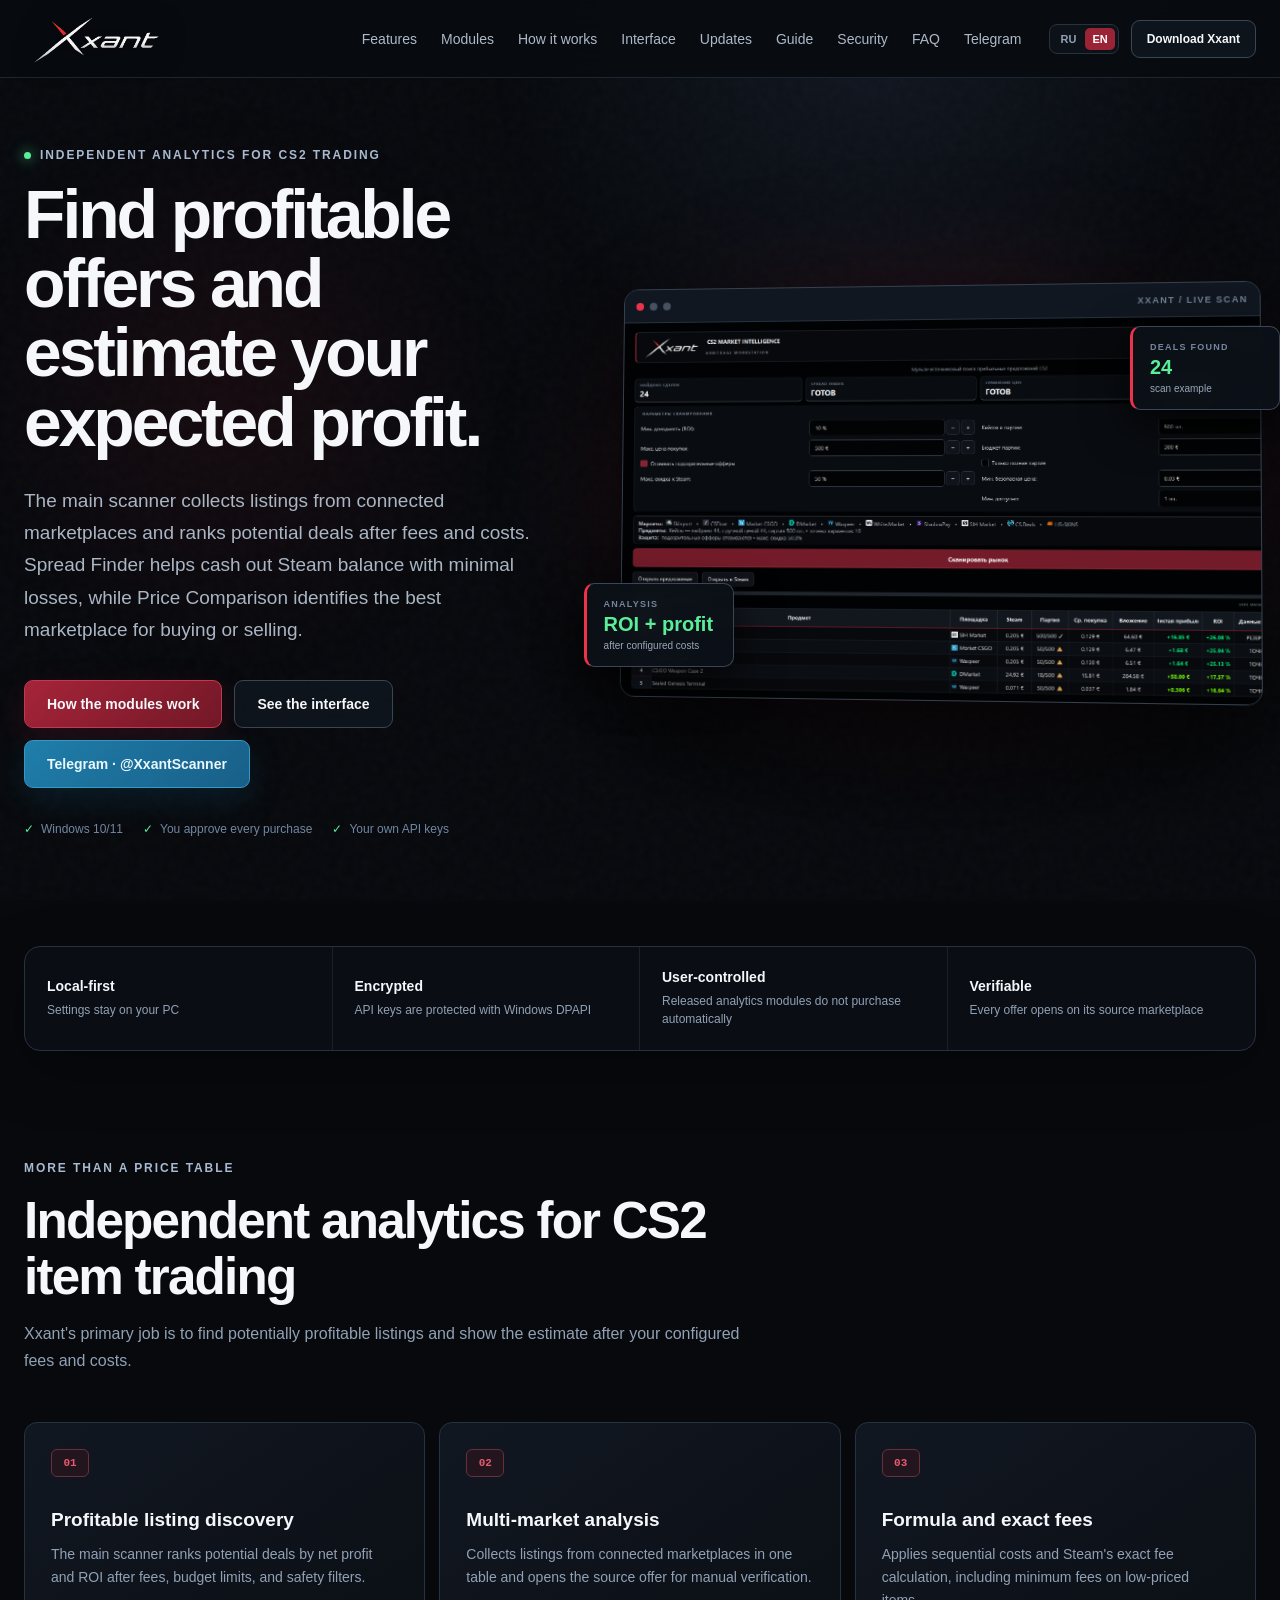
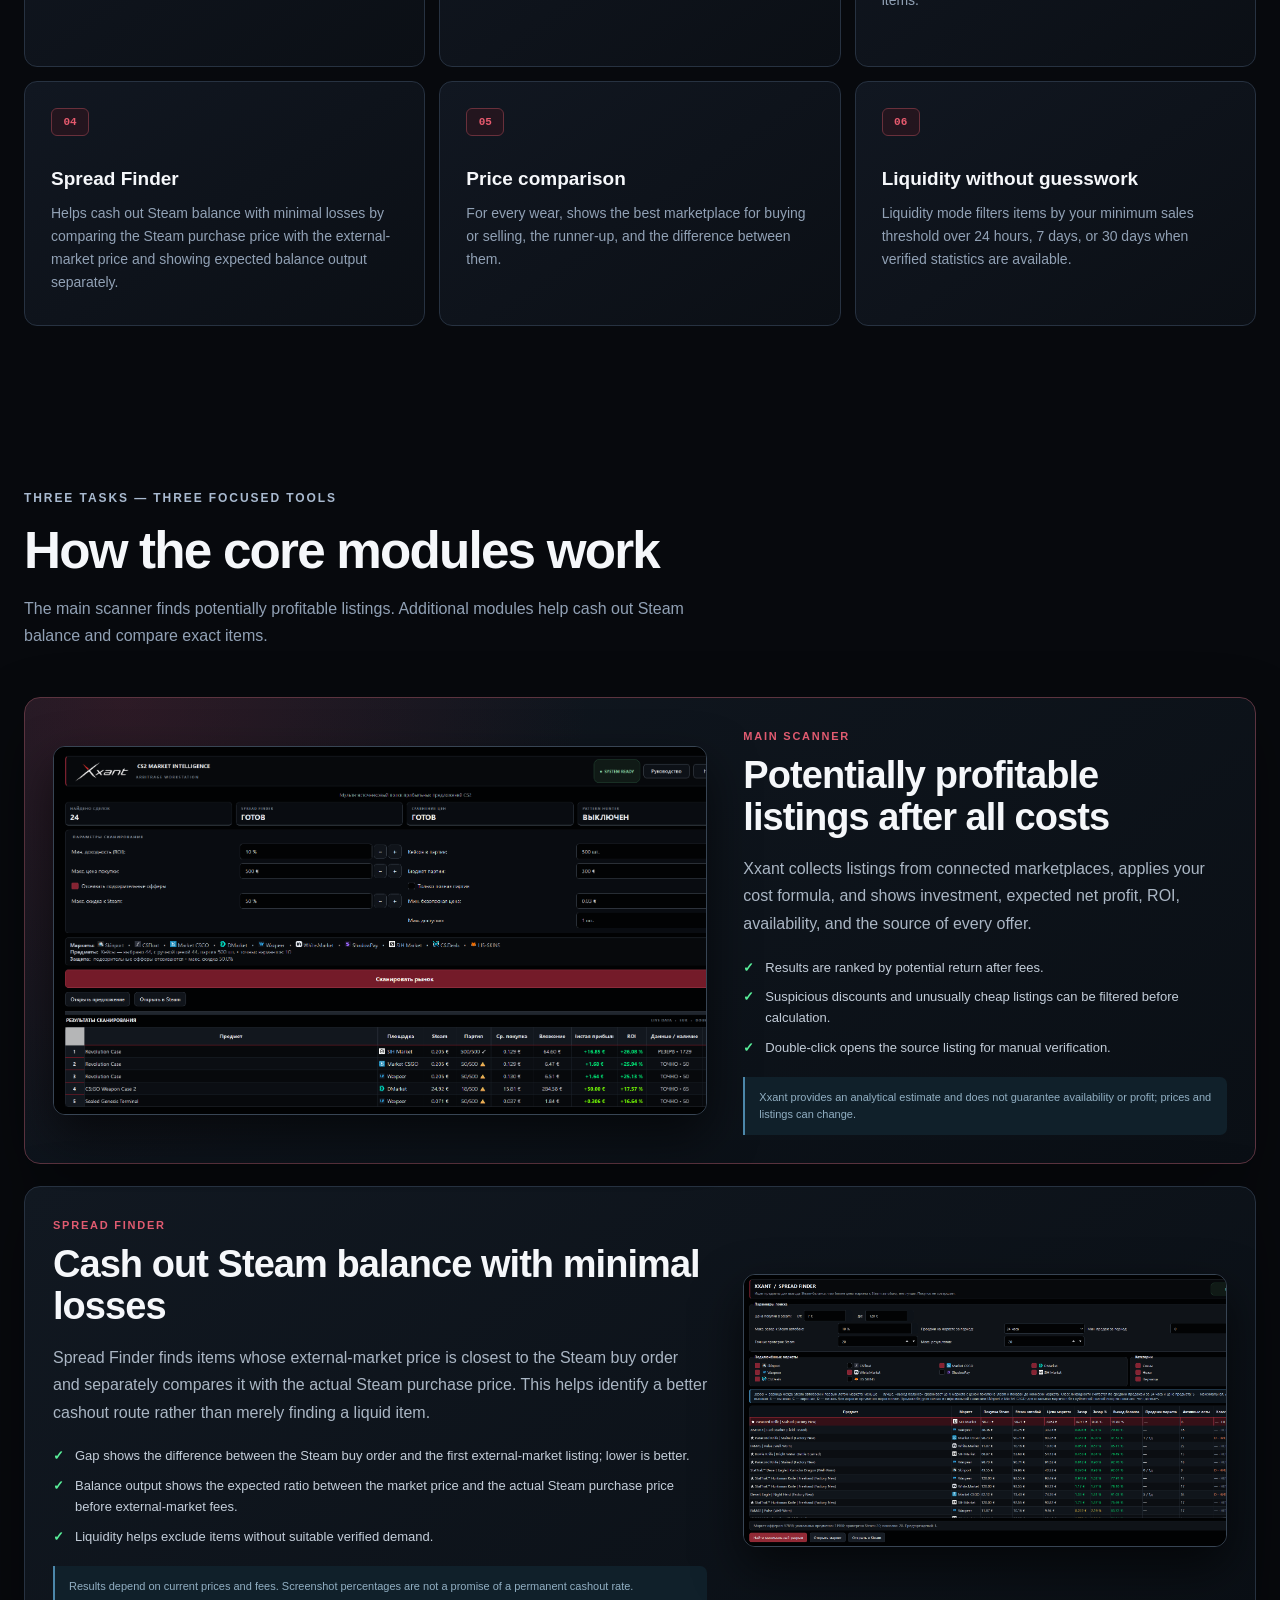
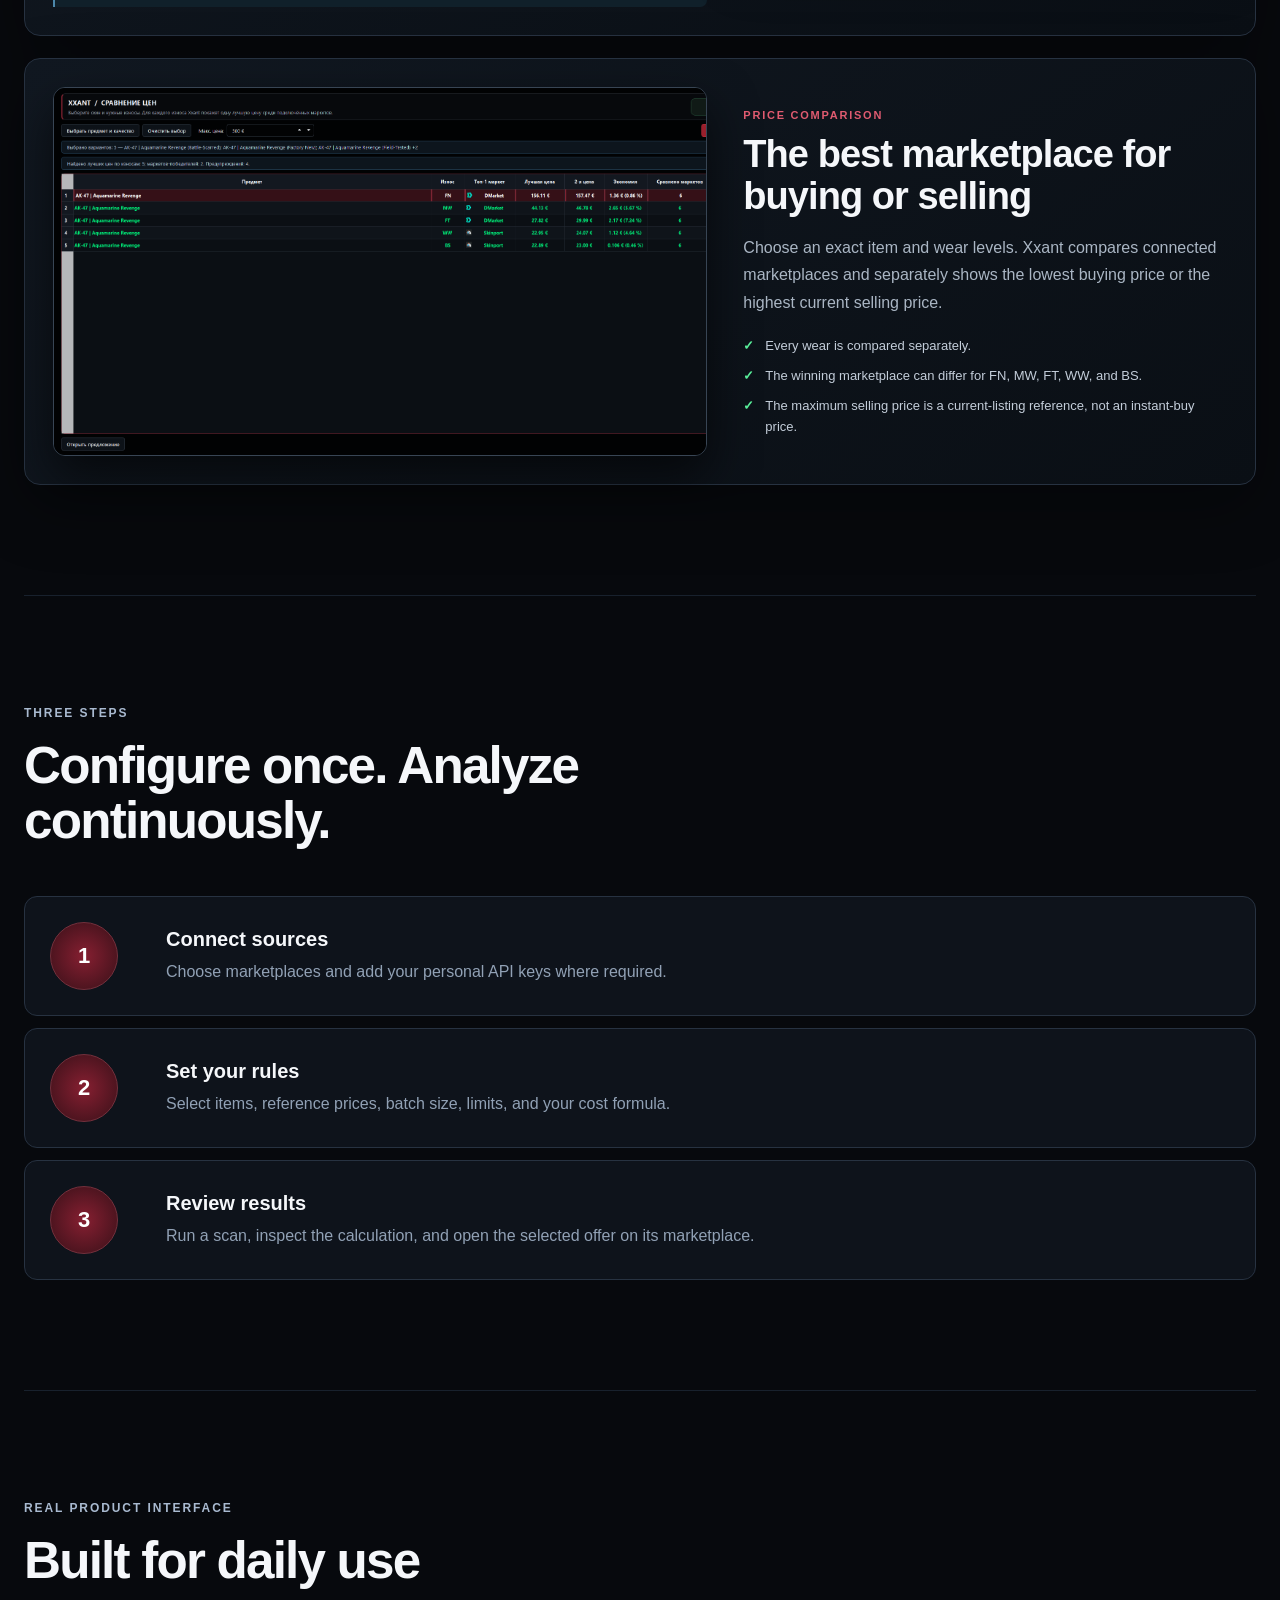
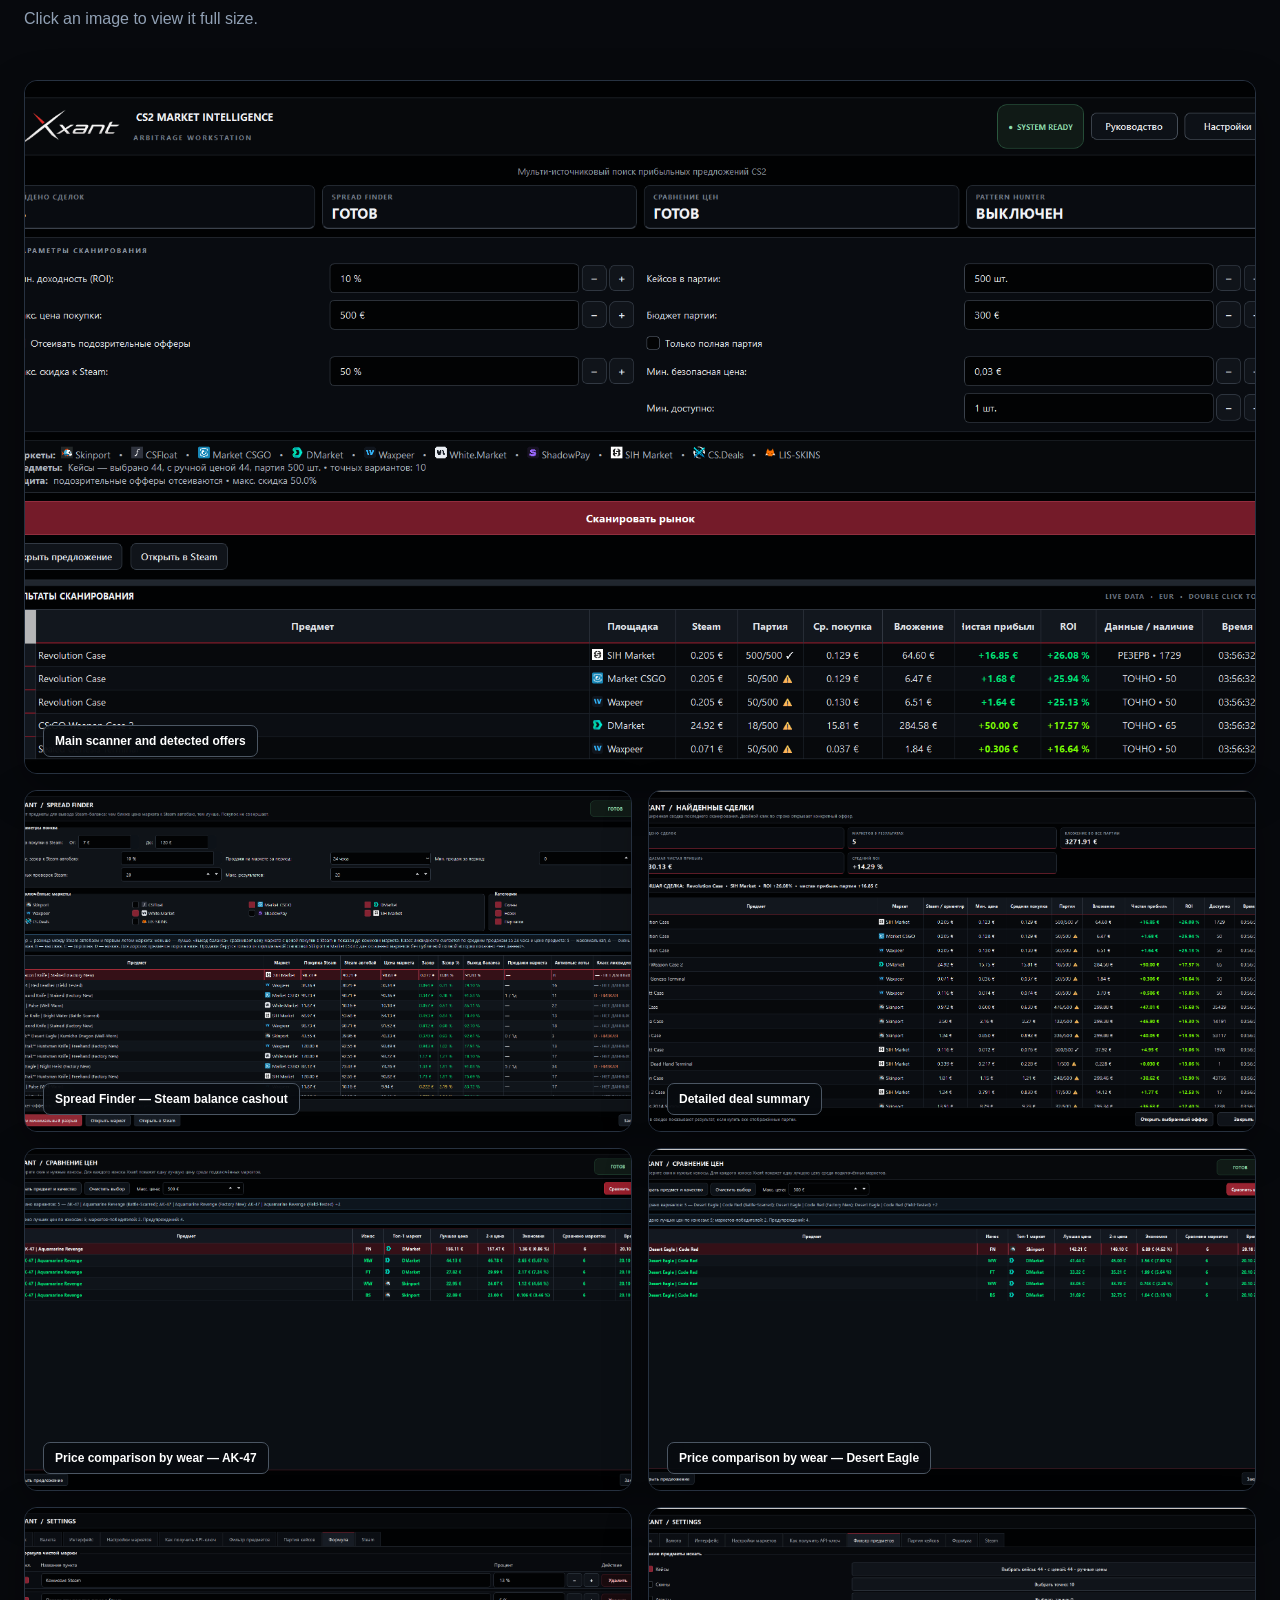
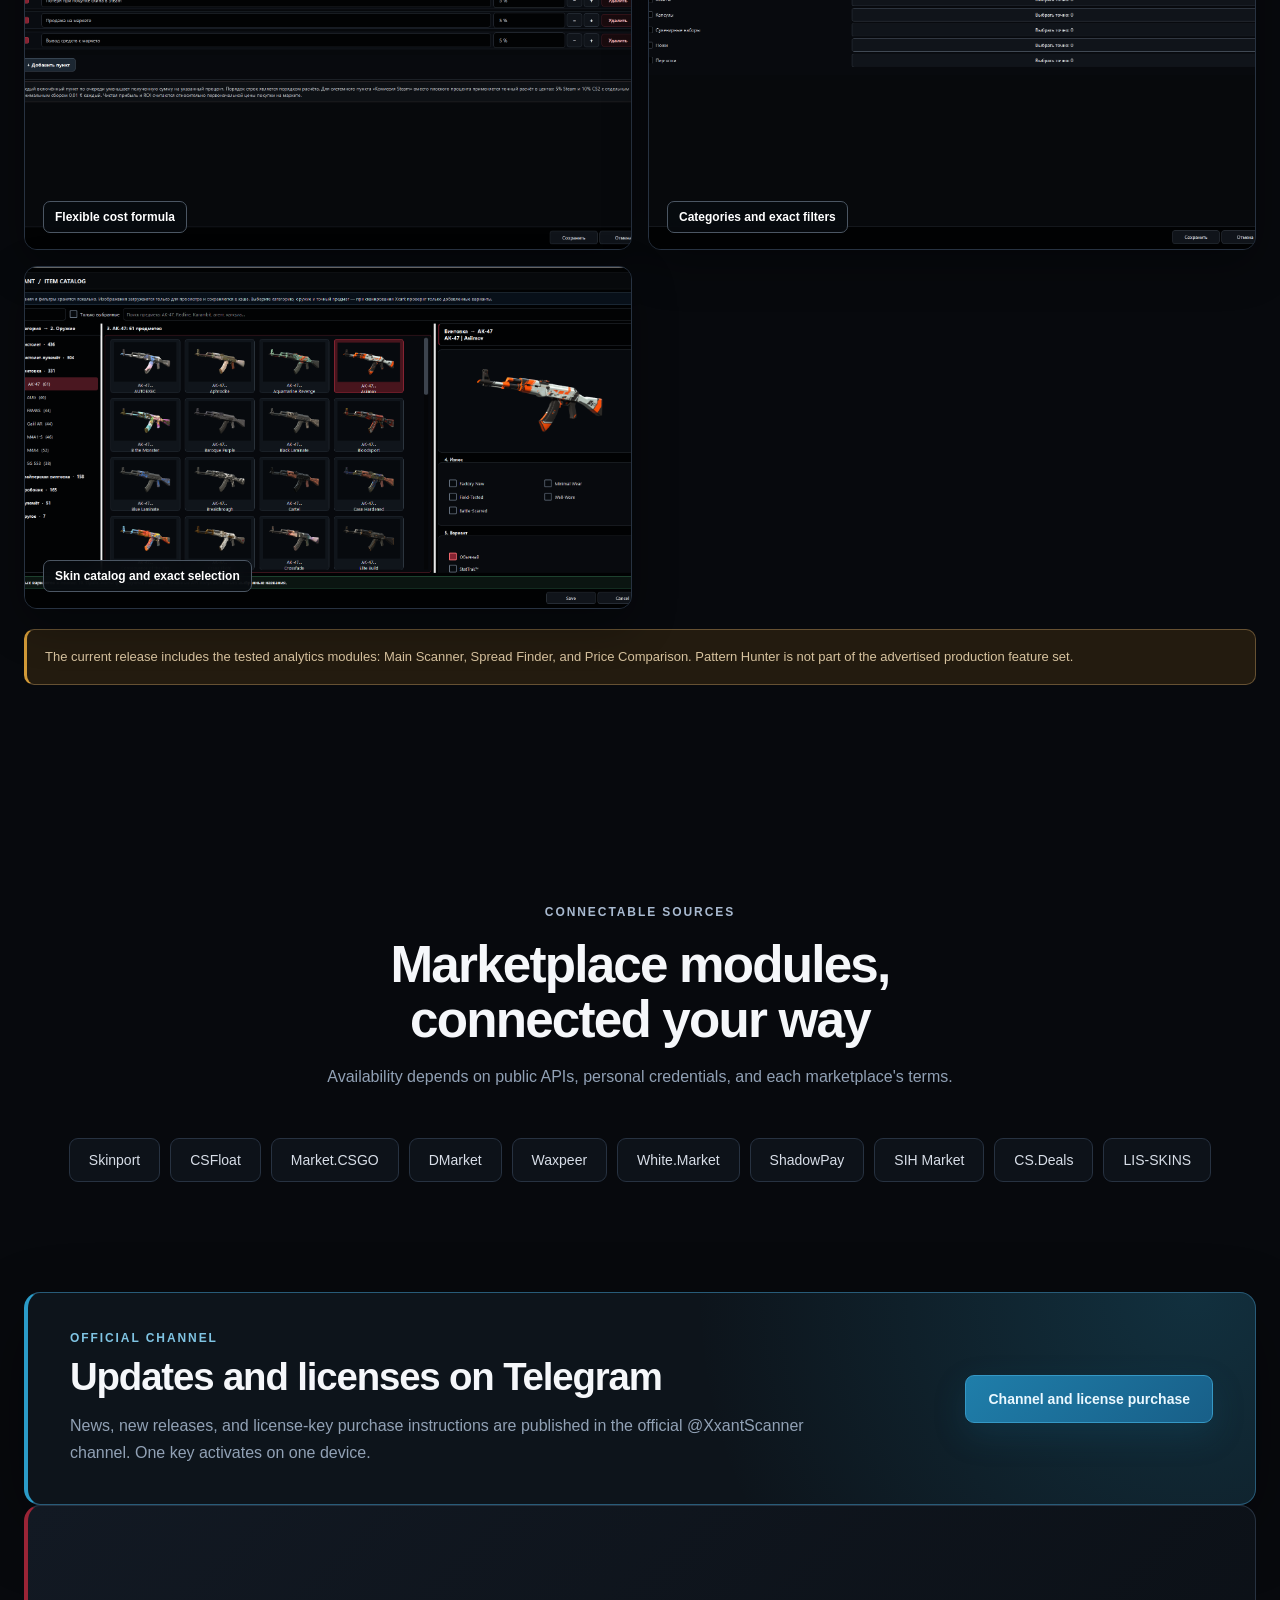
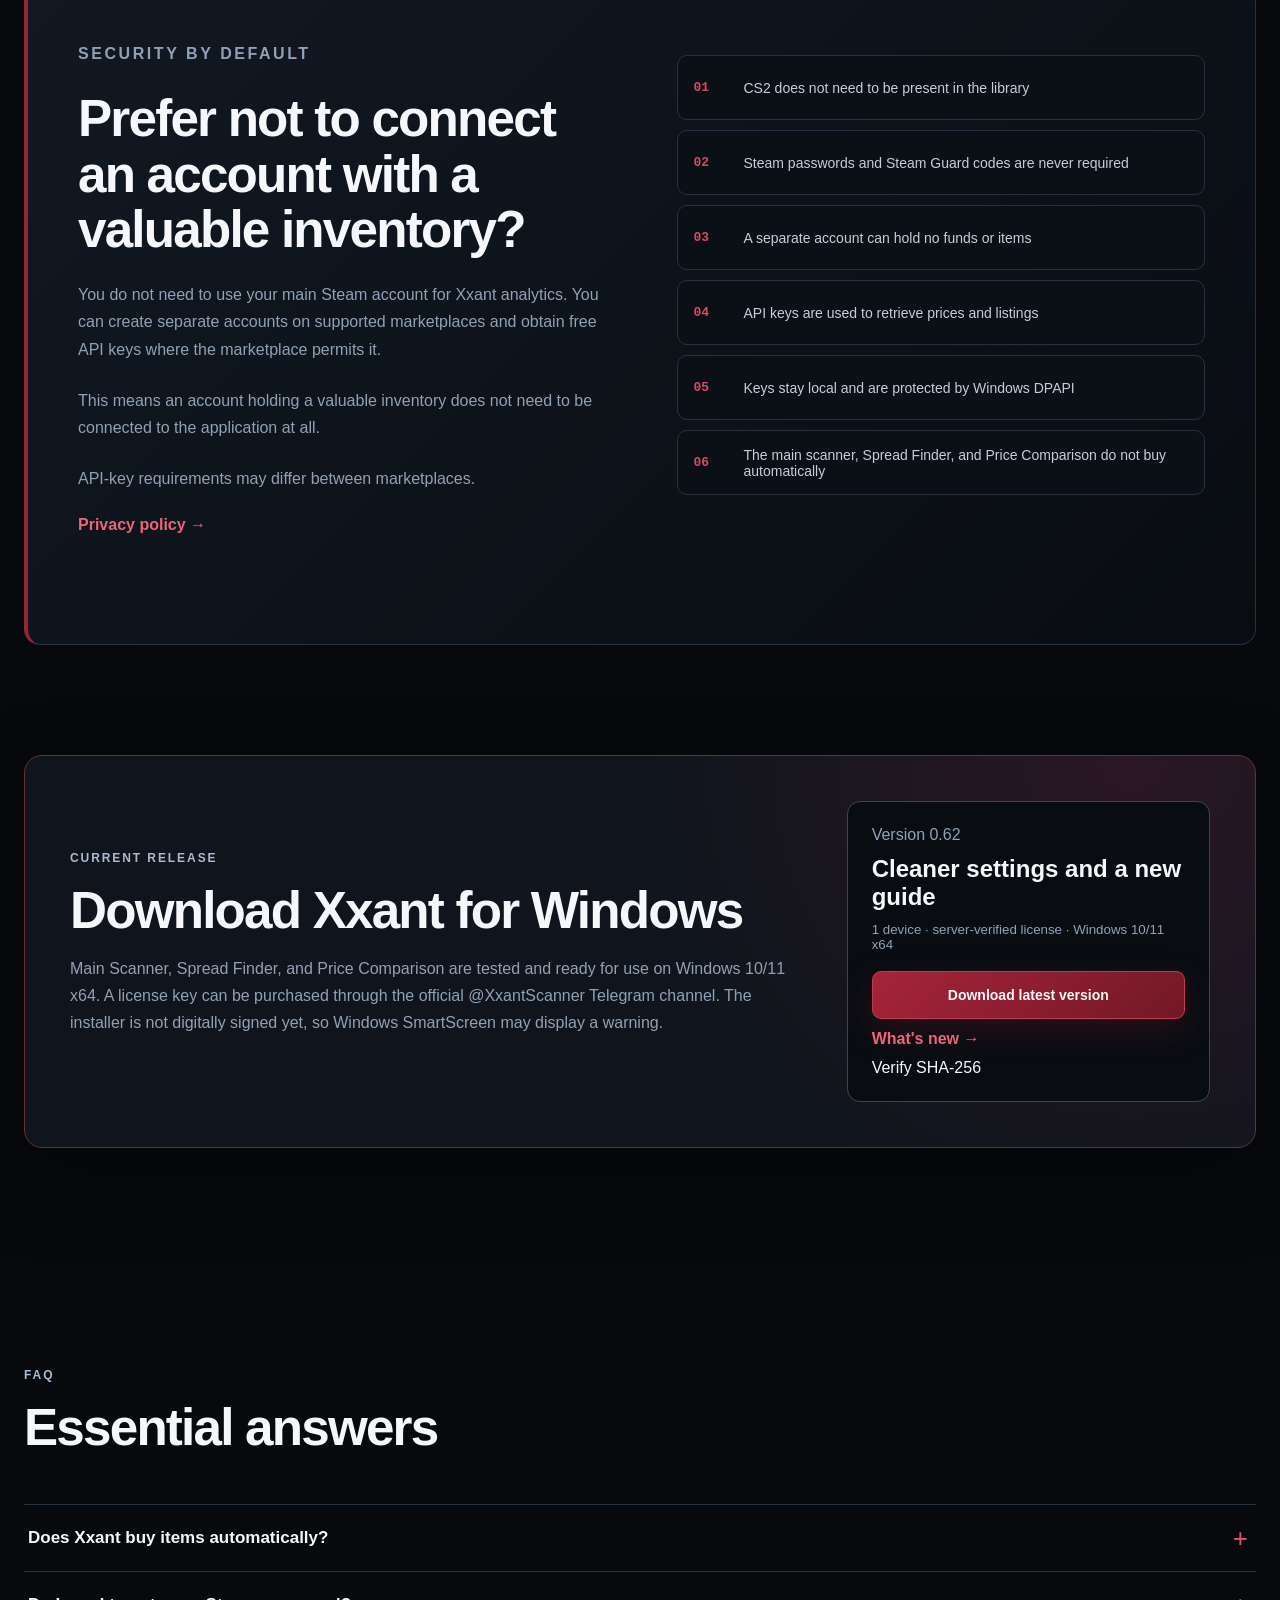
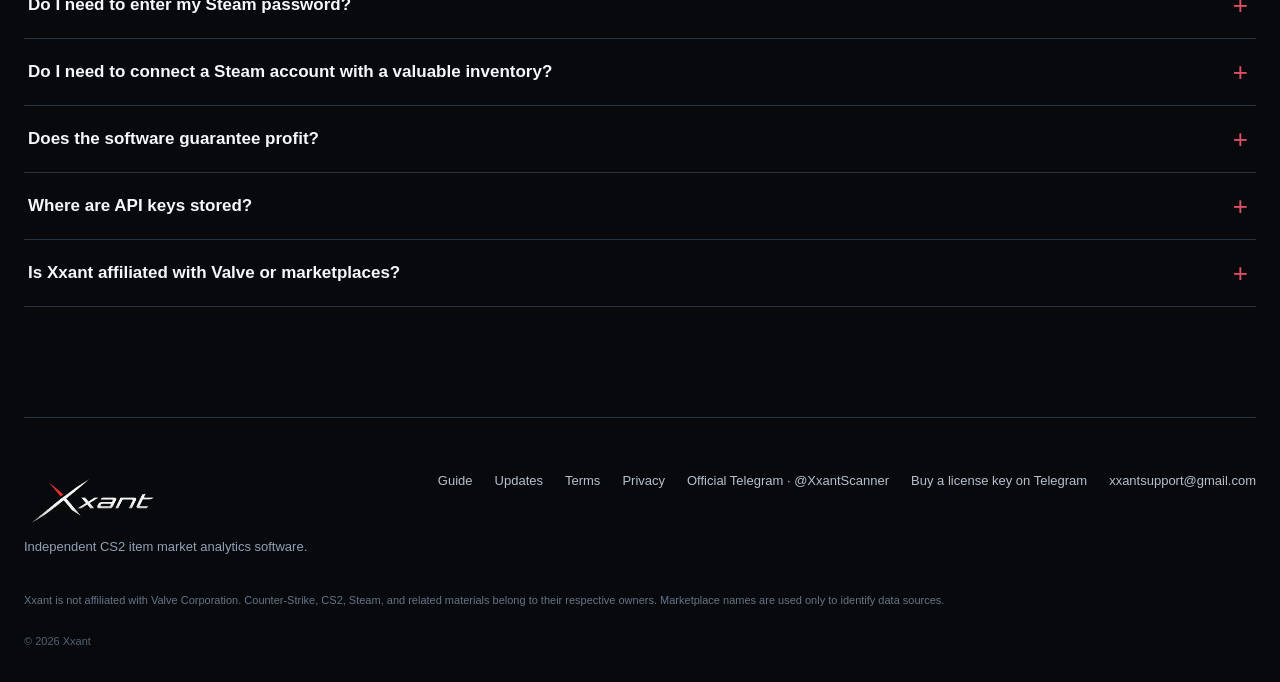
==== commit 703ec7ff: "Present Xxant as a production-ready release" ====
--- a/index.html
+++ b/index.html
@@ -77,7 +77,7 @@
     </nav>
     <div class="header-actions">
       <button class="lang-switch" type="button" aria-label="Change language"><span class="active">RU</span><span>EN</span></button>
-      <a class="button button-small button-outline" href="#access" data-ru="Ранний доступ" data-en="Early access">Ранний доступ</a>
+      <a class="button button-small button-outline" href="#access" data-ru="Скачать Xxant" data-en="Download Xxant">Скачать Xxant</a>
     </div>
   </header>
 
@@ -200,7 +200,7 @@
         <button class="shot reveal" type="button" data-image="site-assets/item-filter.png"><img src="site-assets/item-filter.png" alt="Item filters"><span data-ru="Категории и точные фильтры" data-en="Categories and exact filters">Категории и точные фильтры</span></button>
         <button class="shot reveal" type="button" data-image="site-assets/item-catalog.png"><img src="site-assets/item-catalog.png" alt="Item catalog"><span data-ru="Каталог скинов и точный выбор" data-en="Skin catalog and exact selection">Каталог скинов и точный выбор</span></button>
       </div>
-      <p class="development-note reveal" data-ru="На скриншоте главного окна видна карточка Pattern Hunter. Модуль находится в разработке и тестировании, по умолчанию работает в тестовом режиме и пока не заявляется как готовая функция автоматической покупки." data-en="The main-window screenshot includes the Pattern Hunter card. This module is still under development and testing, defaults to test mode, and is not yet presented as a production-ready automatic purchasing feature.">На скриншоте главного окна видна карточка Pattern Hunter. Модуль находится в разработке и тестировании, по умолчанию работает в тестовом режиме и пока не заявляется как готовая функция автоматической покупки.</p>
+      <p class="development-note reveal" data-ru="Текущая версия включает протестированные аналитические модули: главный сканер, Spread Finder и сравнение цен. Pattern Hunter не входит в заявленный набор готовых функций." data-en="The current release includes the tested analytics modules: Main Scanner, Spread Finder, and Price Comparison. Pattern Hunter is not part of the advertised production feature set.">Текущая версия включает протестированные аналитические модули: главный сканер, Spread Finder и сравнение цен. Pattern Hunter не входит в заявленный набор готовых функций.</p>
     </section>
 
     <section class="section markets" id="markets">
@@ -245,9 +245,9 @@
     <section class="section access" id="access">
       <div class="access-panel reveal">
         <div>
-          <p class="eyebrow" data-ru="Тестовая сборка" data-en="Test build">Тестовая сборка</p>
-          <h2 data-ru="Установщик Xxant готов к проверке" data-en="The Xxant installer is ready for testing">Установщик Xxant готов к проверке</h2>
-          <p data-ru="Скачайте версию для Windows 10/11 x64. Лицензионный ключ можно приобрести через официальный Telegram-канал @XxantScanner. Сборка пока не подписана цифровой подписью, поэтому Windows SmartScreen может показать предупреждение." data-en="Download the Windows 10/11 x64 build. A license key can be purchased through the official @XxantScanner Telegram channel. The build is not digitally signed yet, so Windows SmartScreen may display a warning.">Скачайте версию для Windows 10/11 x64. Лицензионный ключ можно приобрести через официальный Telegram-канал @XxantScanner. Сборка пока не подписана цифровой подписью, поэтому Windows SmartScreen может показать предупреждение.</p>
+          <p class="eyebrow" data-ru="Актуальная версия" data-en="Current release">Актуальная версия</p>
+          <h2 data-ru="Скачайте Xxant для Windows" data-en="Download Xxant for Windows">Скачайте Xxant для Windows</h2>
+          <p data-ru="Главный сканер, Spread Finder и сравнение цен протестированы и готовы к работе на Windows 10/11 x64. Лицензионный ключ можно приобрести через официальный Telegram-канал @XxantScanner. Установщик пока не подписан цифровой подписью, поэтому Windows SmartScreen может показать предупреждение." data-en="Main Scanner, Spread Finder, and Price Comparison are tested and ready for use on Windows 10/11 x64. A license key can be purchased through the official @XxantScanner Telegram channel. The installer is not digitally signed yet, so Windows SmartScreen may display a warning.">Главный сканер, Spread Finder и сравнение цен протестированы и готовы к работе на Windows 10/11 x64. Лицензионный ключ можно приобрести через официальный Telegram-канал @XxantScanner. Установщик пока не подписан цифровой подписью, поэтому Windows SmartScreen может показать предупреждение.</p>
         </div>
         <div class="access-card"><span data-ru="Версия 0.62" data-en="Version 0.62">Версия 0.62</span><strong data-ru="Чистые настройки и новое руководство" data-en="Cleaner settings and a new guide">Чистые настройки и новое руководство</strong><small data-ru="1 устройство · проверка лицензии сервером · Windows 10/11 x64" data-en="1 device · server-verified license · Windows 10/11 x64">1 устройство · проверка лицензии сервером · Windows 10/11 x64</small><a class="button button-primary" href="downloads/Xxant-CS2-Scanner-Setup.exe?v=0.62.0" data-ru="Скачать актуальную версию" data-en="Download latest version">Скачать актуальную версию</a><a class="text-link" href="updates.html" data-ru="Что изменилось →" data-en="What's new →">Что изменилось →</a><a href="downloads/Xxant-CS2-Scanner-Setup.exe.sha256?v=0.62.0" data-ru="Проверить SHA-256" data-en="Verify SHA-256">Проверить SHA-256</a></div>
       </div>
@@ -256,7 +256,7 @@
     <section class="section faq" id="faq">
       <div class="section-heading reveal"><p class="eyebrow">FAQ</p><h2 data-ru="Коротко о главном" data-en="Essential answers">Коротко о главном</h2></div>
       <div class="faq-list">
-        <details class="reveal"><summary data-ru="Xxant покупает предметы автоматически?" data-en="Does Xxant buy items automatically?">Xxant покупает предметы автоматически?</summary><p data-ru="Основной сканер, Spread Finder и сравнение цен ничего не покупают: они анализируют данные и открывают выбранный оффер для ручного решения. Pattern Hunter находится в разработке и тестировании, по умолчанию использует тестовый режим без buy-запросов и пока не считается готовой функцией автопокупки." data-en="The main scanner, Spread Finder, and Price Comparison never buy anything: they analyze data and open the selected listing for a manual decision. Pattern Hunter is still under development and testing, defaults to test mode without buy requests, and is not yet considered a production-ready autobuy feature.">Основной сканер, Spread Finder и сравнение цен ничего не покупают: они анализируют данные и открывают выбранный оффер для ручного решения. Pattern Hunter находится в разработке и тестировании, по умолчанию использует тестовый режим без buy-запросов и пока не считается готовой функцией автопокупки.</p></details>
+        <details class="reveal"><summary data-ru="Xxant покупает предметы автоматически?" data-en="Does Xxant buy items automatically?">Xxant покупает предметы автоматически?</summary><p data-ru="Нет. Главный сканер, Spread Finder и сравнение цен анализируют данные и открывают выбранный оффер для ручного решения пользователя." data-en="No. Main Scanner, Spread Finder, and Price Comparison analyze data and open the selected listing for the user's manual decision.">Нет. Главный сканер, Spread Finder и сравнение цен анализируют данные и открывают выбранный оффер для ручного решения пользователя.</p></details>
         <details class="reveal"><summary data-ru="Нужно ли вводить пароль Steam?" data-en="Do I need to enter my Steam password?">Нужно ли вводить пароль Steam?</summary><p data-ru="Нет. В Xxant нет поля для пароля Steam. Авторизация происходит только на официальных сайтах, открытых в вашем браузере." data-en="No. Xxant has no Steam-password field. Authentication occurs only on official sites opened in your browser.">Нет. В Xxant нет поля для пароля Steam. Авторизация происходит только на официальных сайтах, открытых в вашем браузере.</p></details>
         <details class="reveal"><summary data-ru="Нужно ли подключать Steam-аккаунт с дорогим инвентарём?" data-en="Do I need to connect a Steam account with a valuable inventory?">Нужно ли подключать Steam-аккаунт с дорогим инвентарём?</summary><p data-ru="Нет. Для получения рыночных данных можно использовать отдельные аккаунты маркетов без баланса и предметов, если правила площадки позволяют выдать им API-ключ. Наличие CS2 в библиотеке такого аккаунта для работы сканера не требуется." data-en="No. Separate marketplace accounts without funds or items can provide market data when the marketplace permits API-key access. The scanner does not require CS2 to be present in that account's library.">Нет. Для получения рыночных данных можно использовать отдельные аккаунты маркетов без баланса и предметов, если правила площадки позволяют выдать им API-ключ. Наличие CS2 в библиотеке такого аккаунта для работы сканера не требуется.</p></details>
         <details class="reveal"><summary data-ru="Гарантирует ли программа прибыль?" data-en="Does the software guarantee profit?">Гарантирует ли программа прибыль?</summary><p data-ru="Нет. Результаты являются расчётной оценкой по данным API и настройкам пользователя. Цены и наличие могут измениться." data-en="No. Results are estimates based on API data and your settings. Prices and availability can change.">Нет. Результаты являются расчётной оценкой по данным API и настройкам пользователя. Цены и наличие могут измениться.</p></details>
